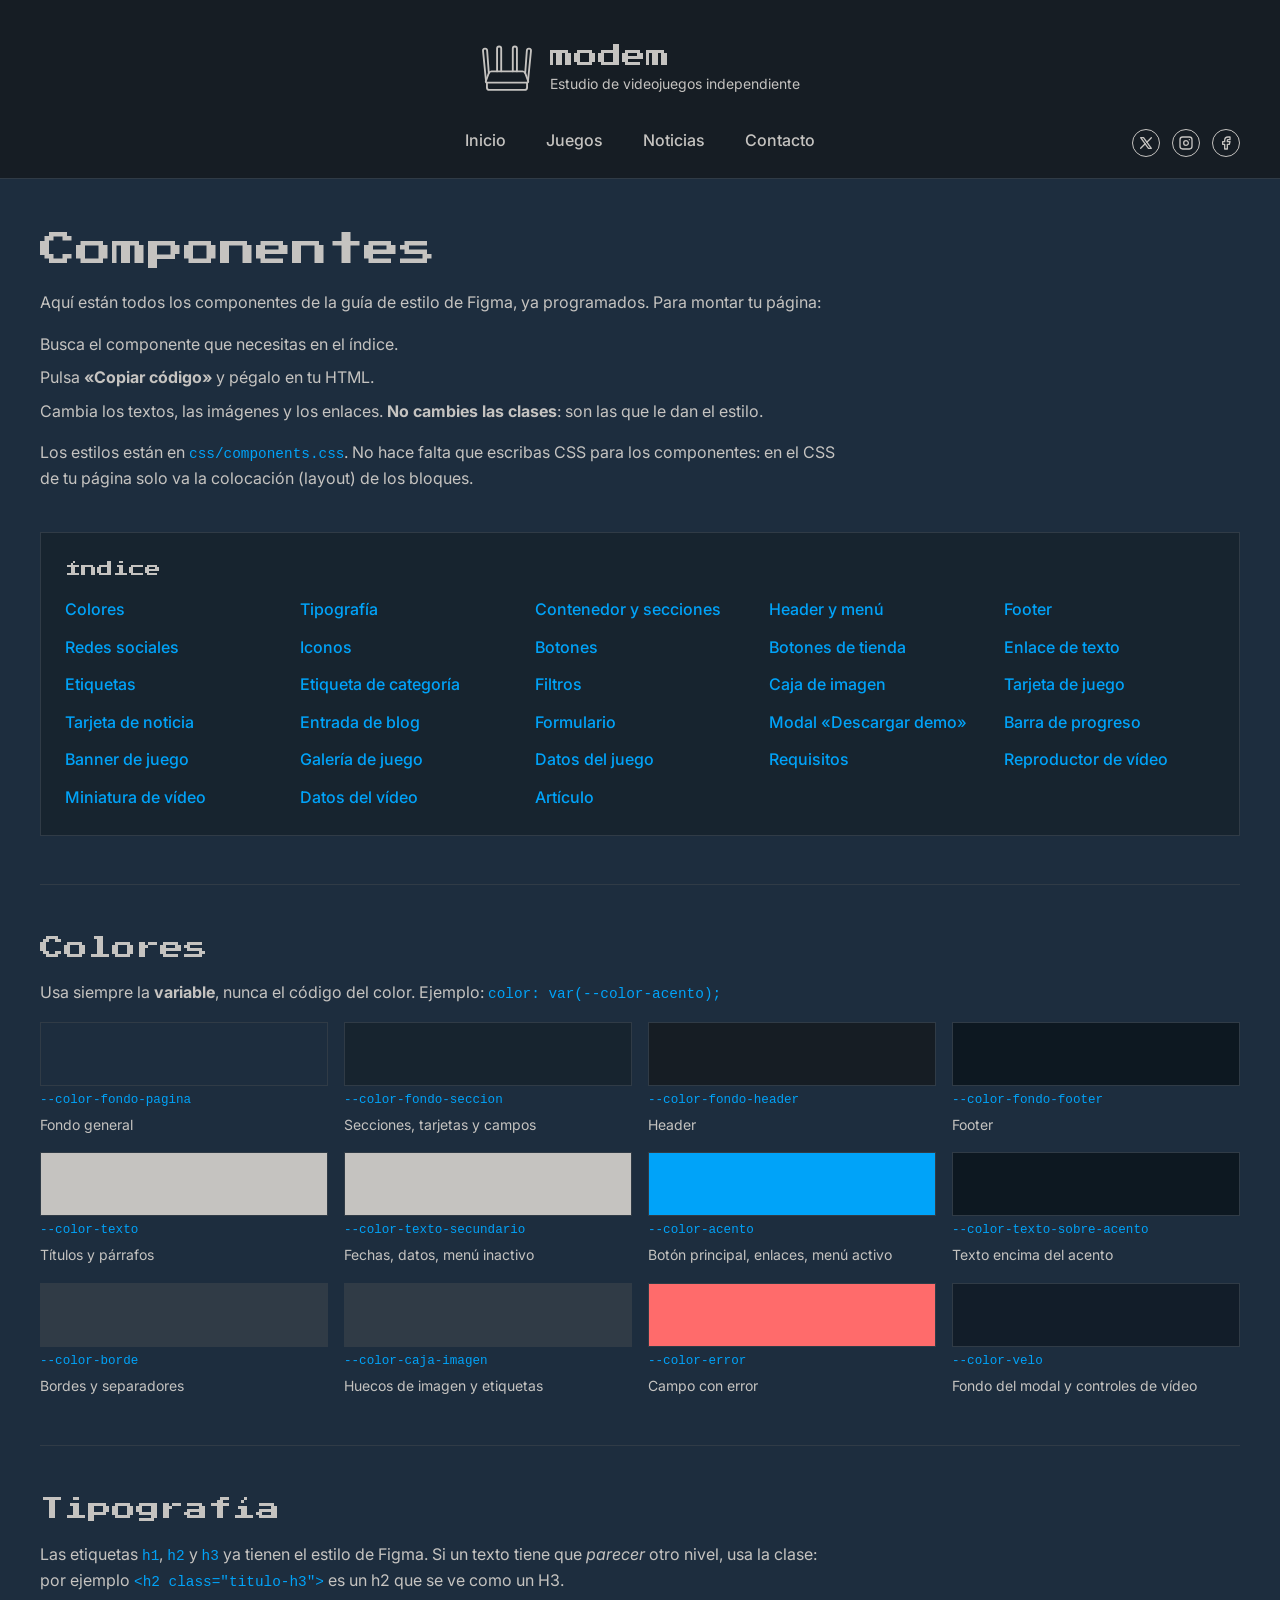
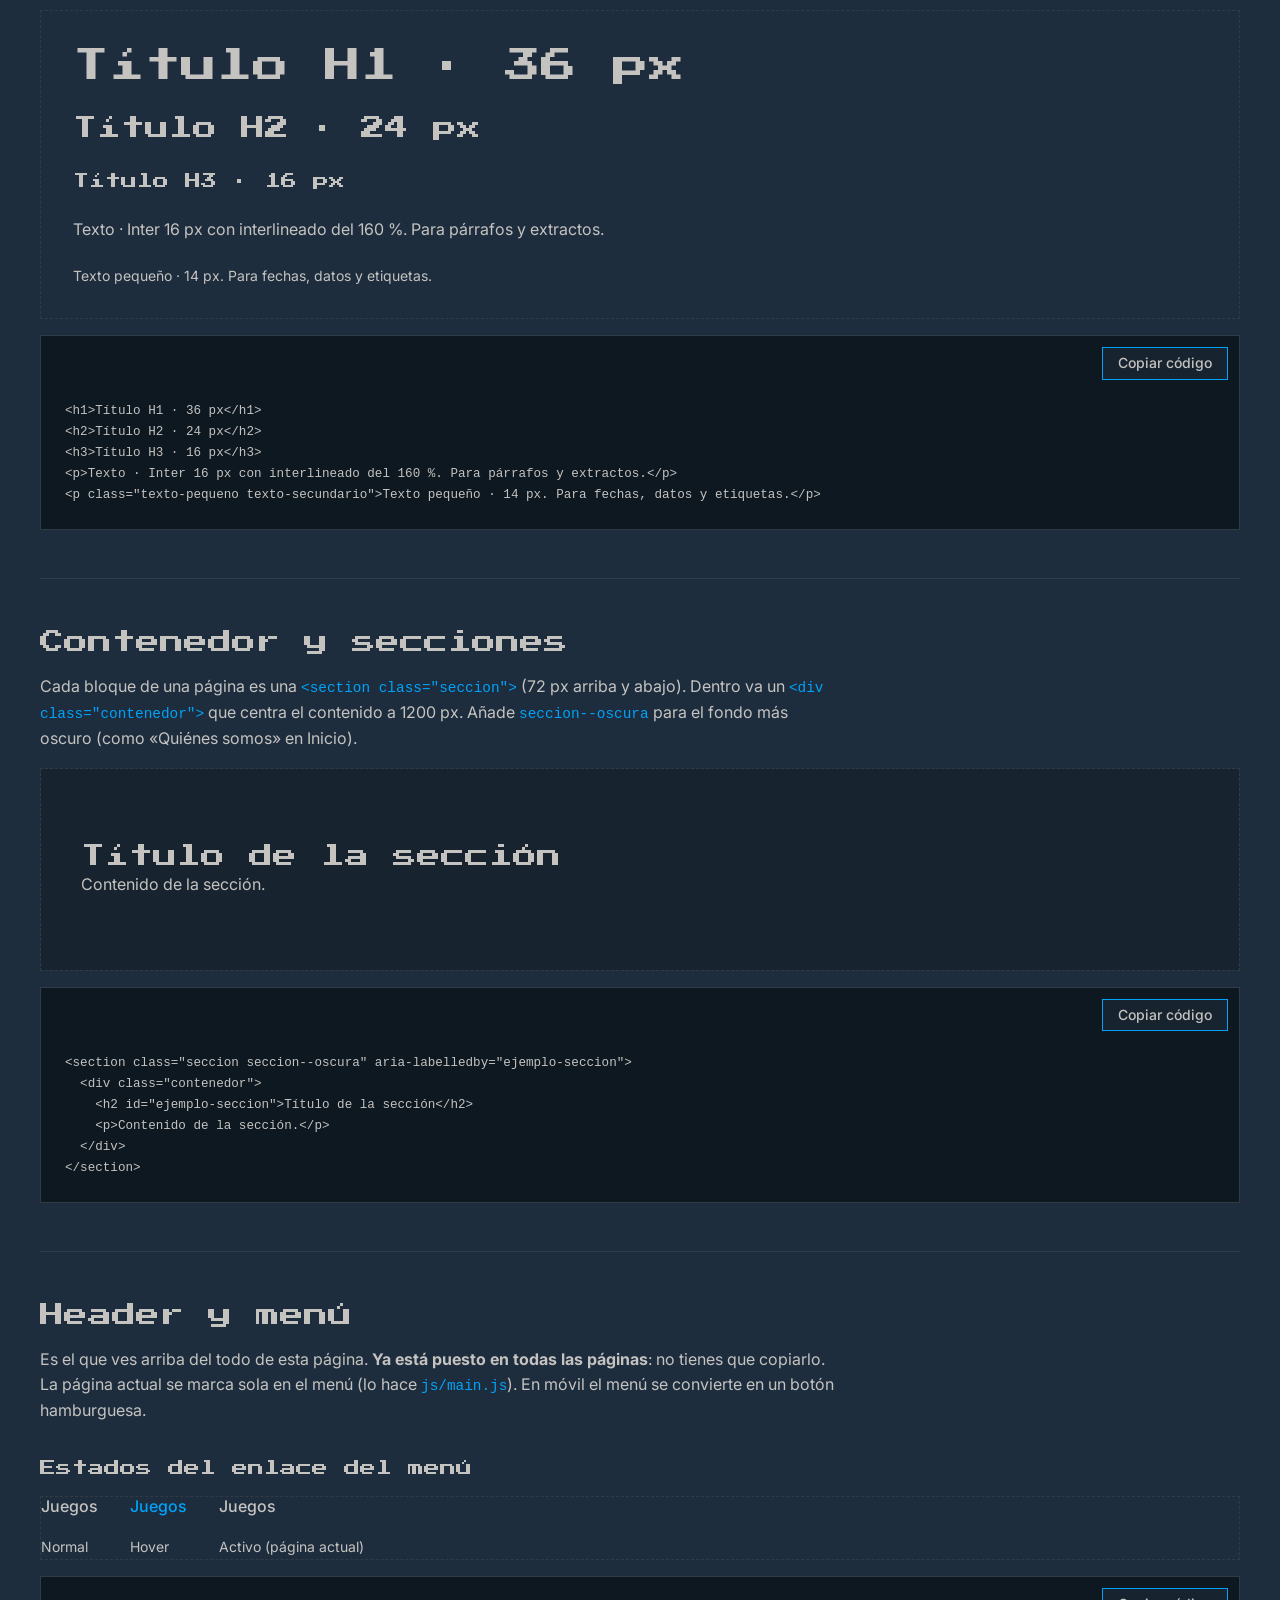
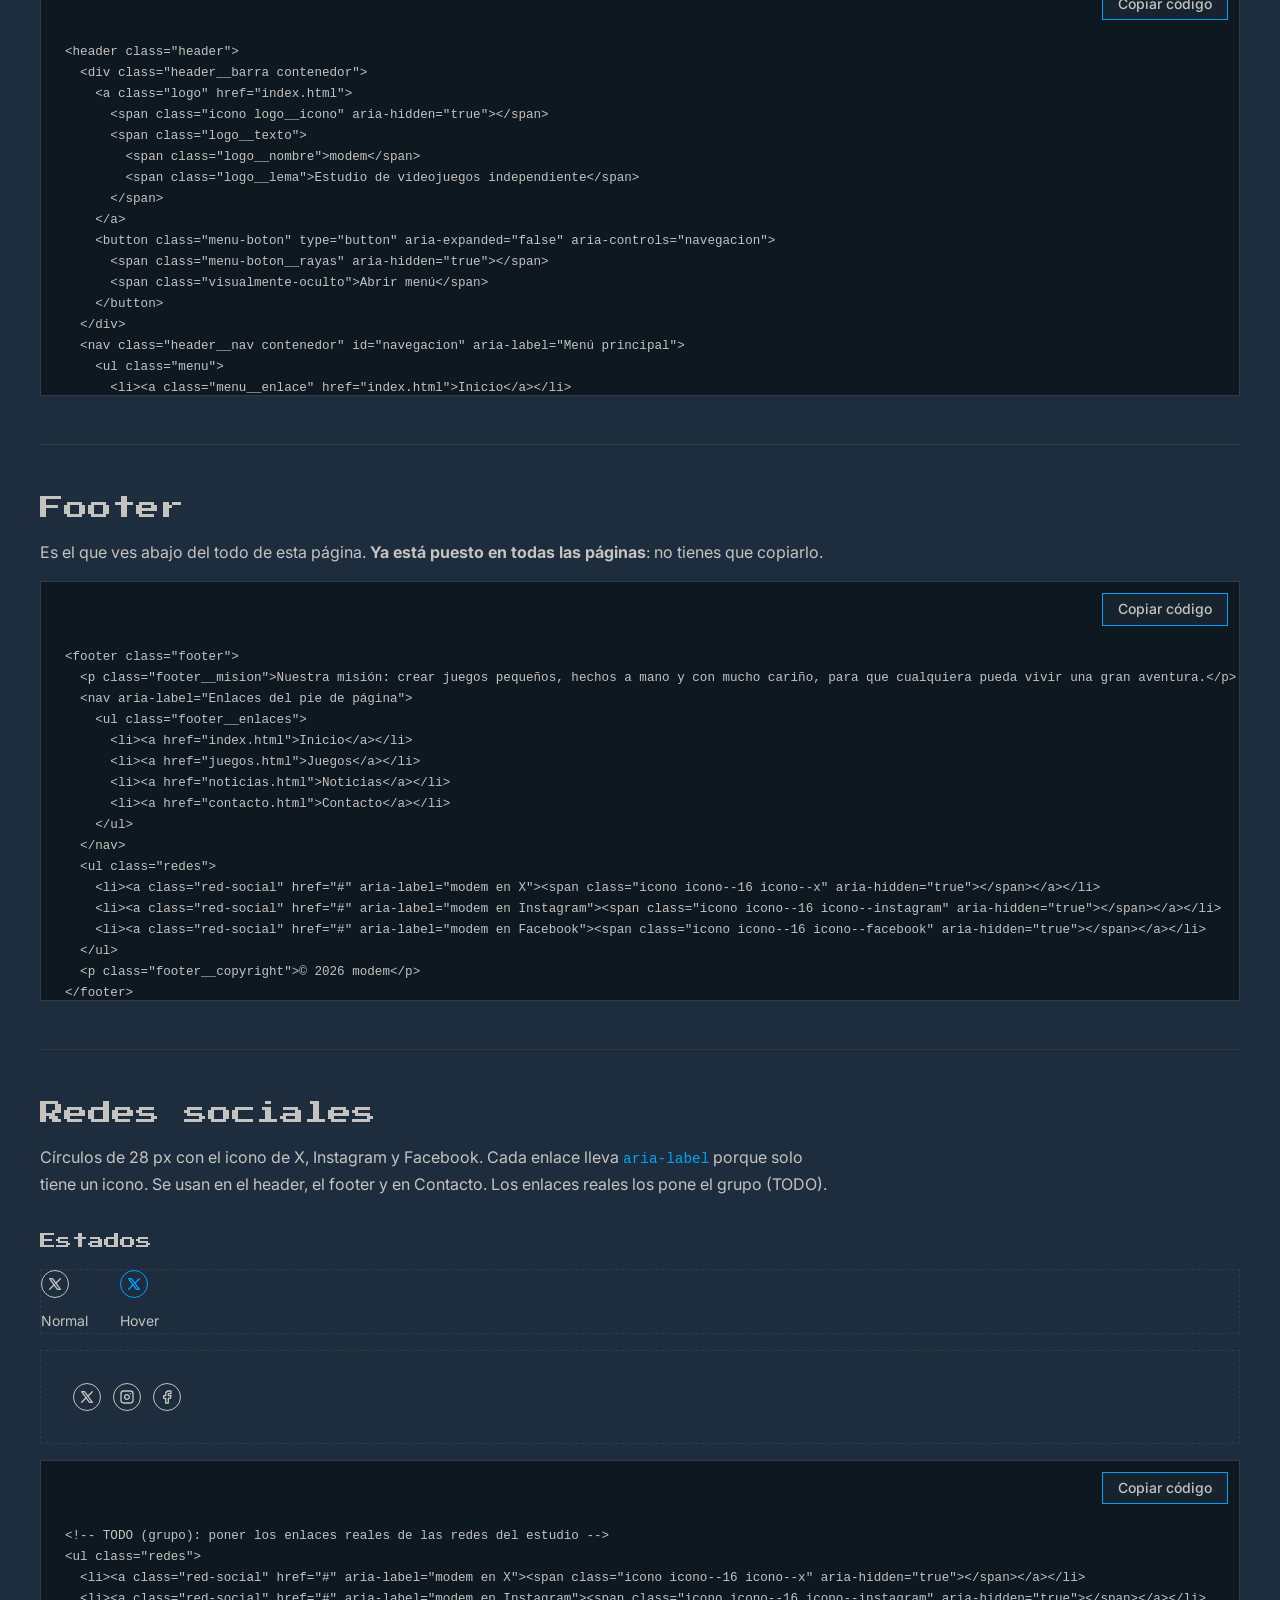
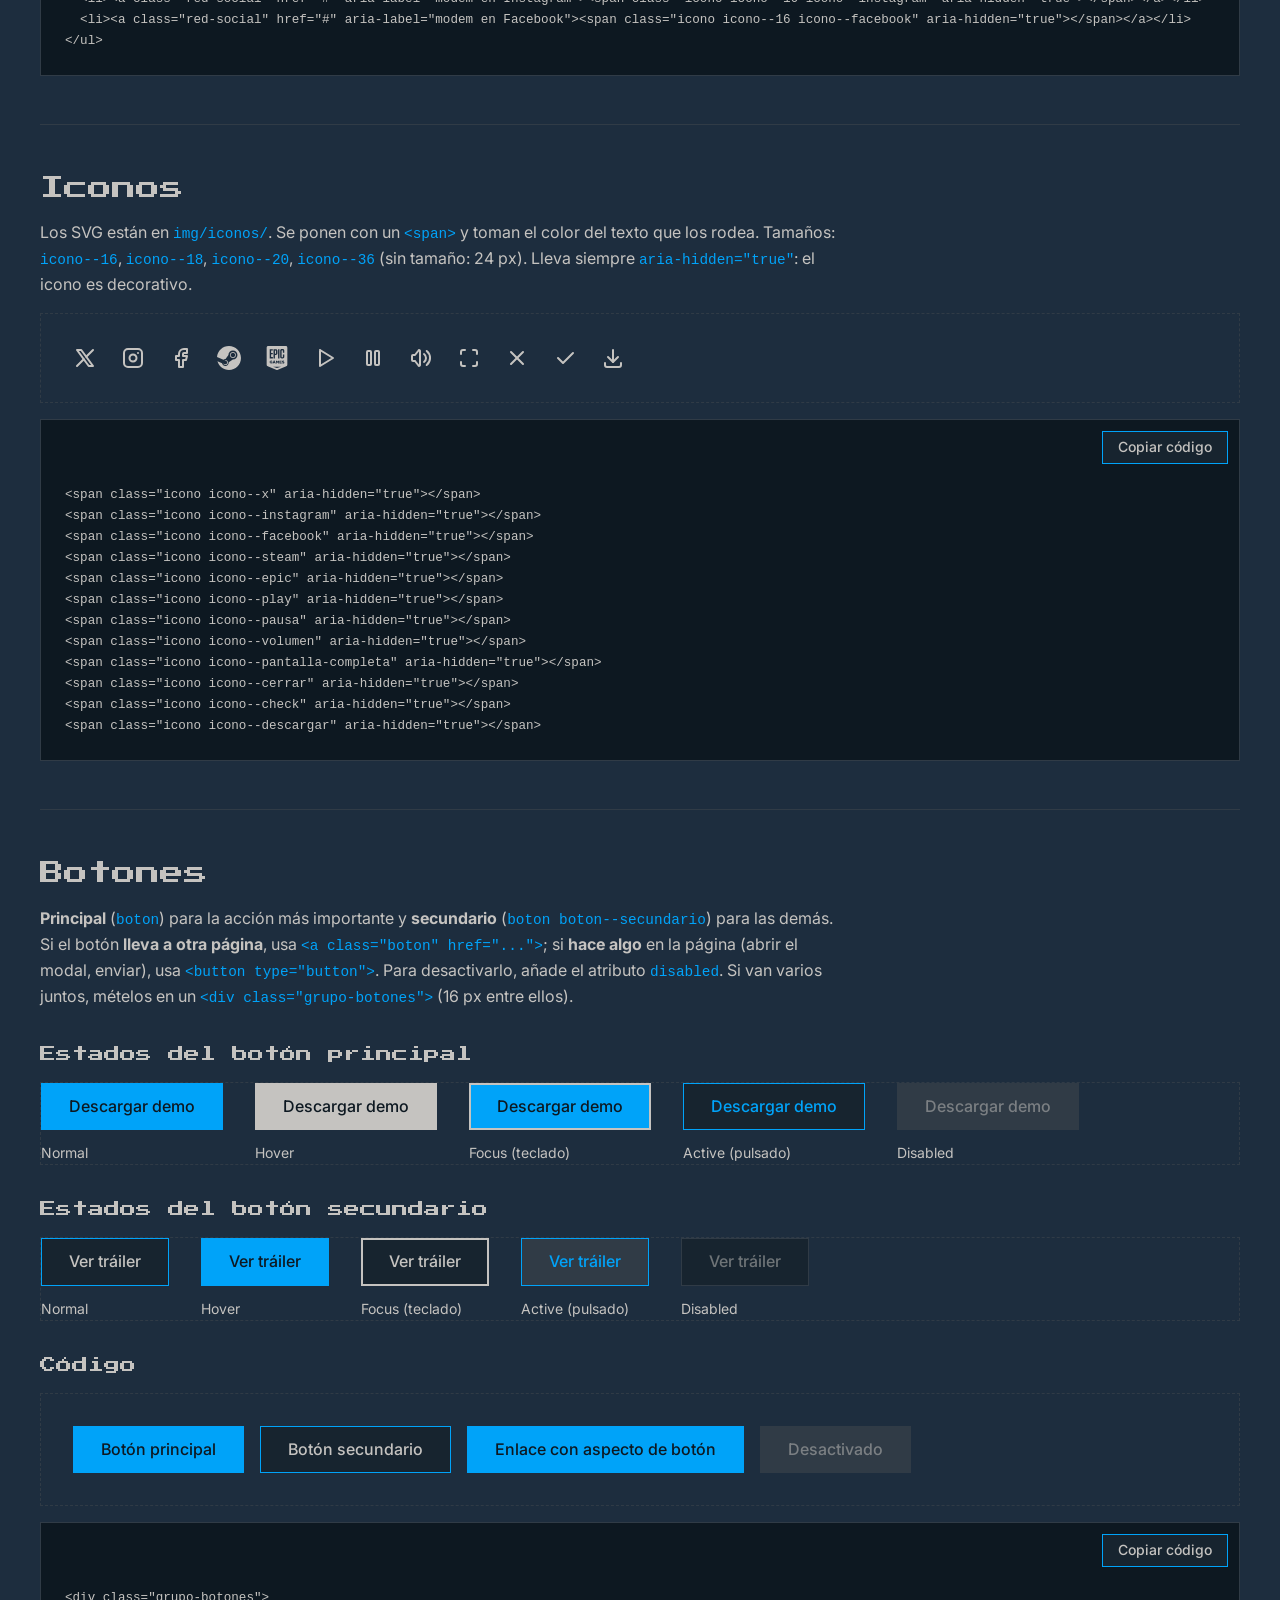
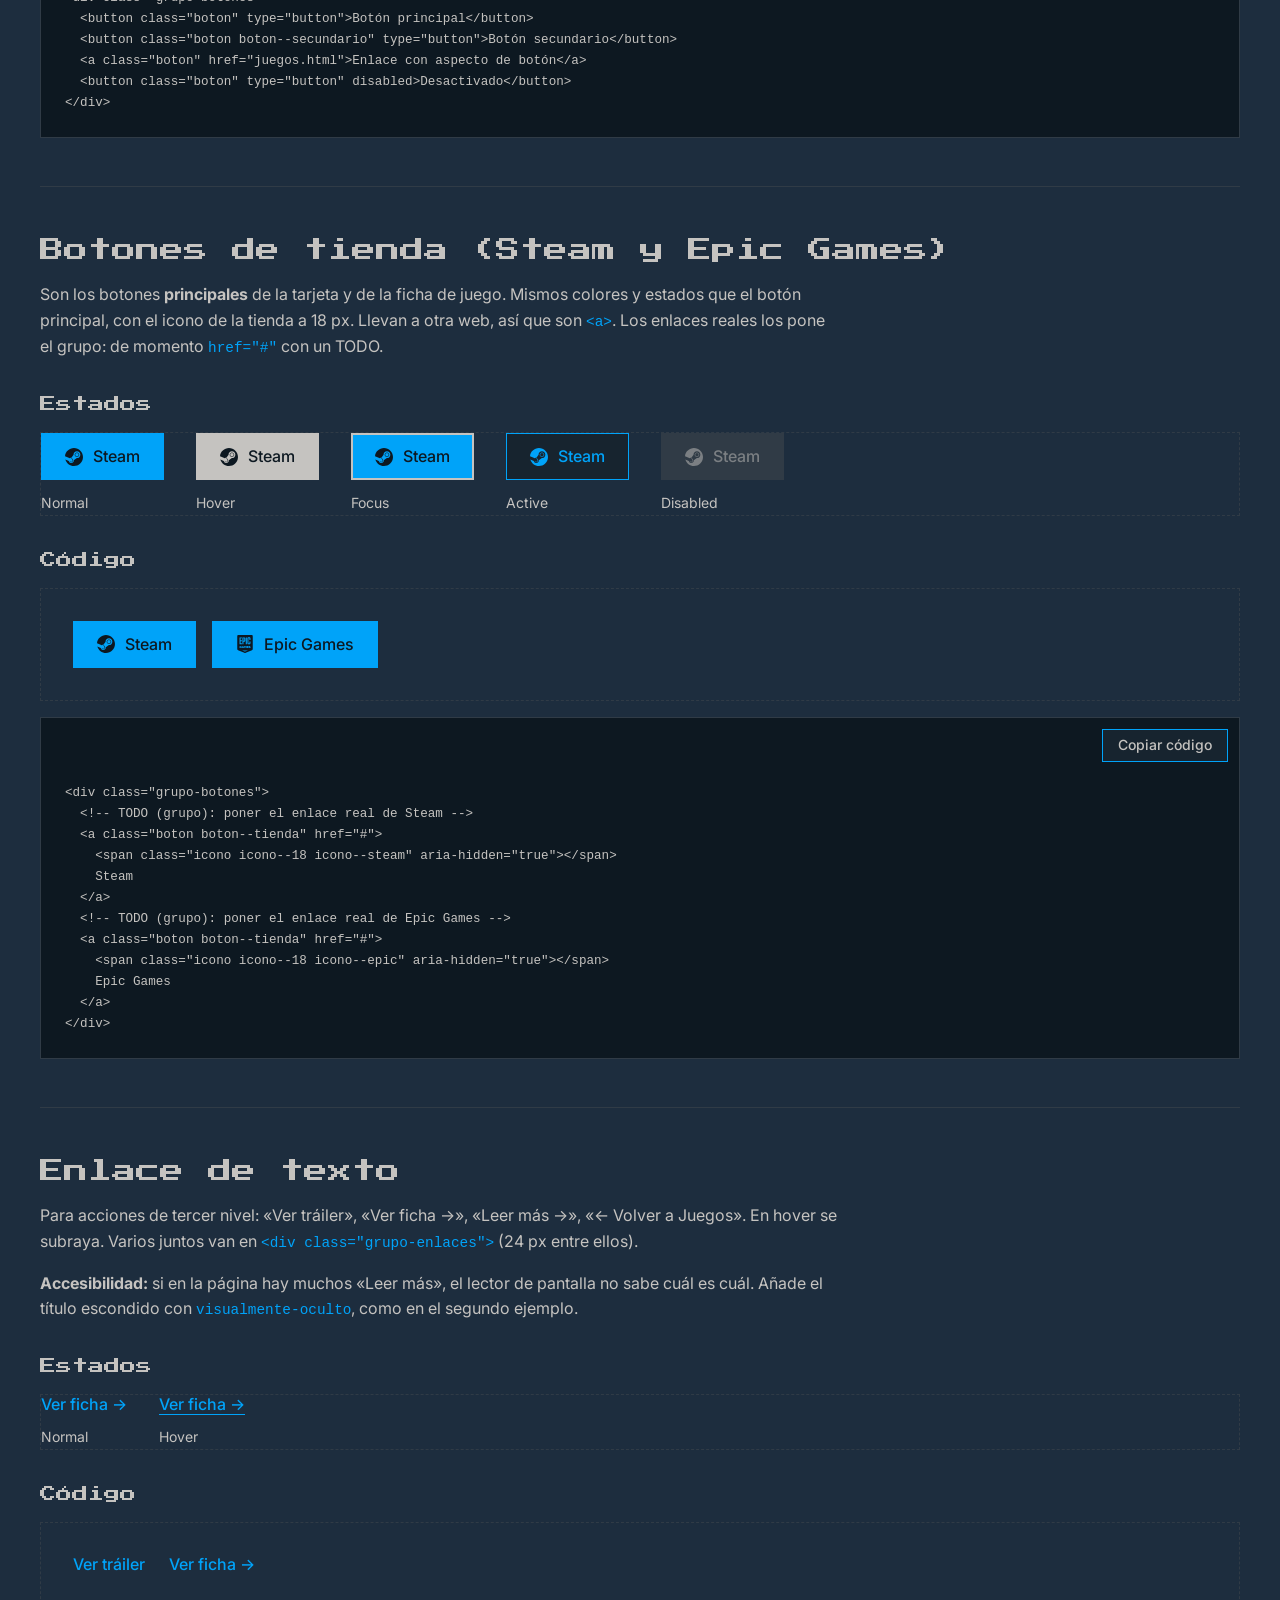
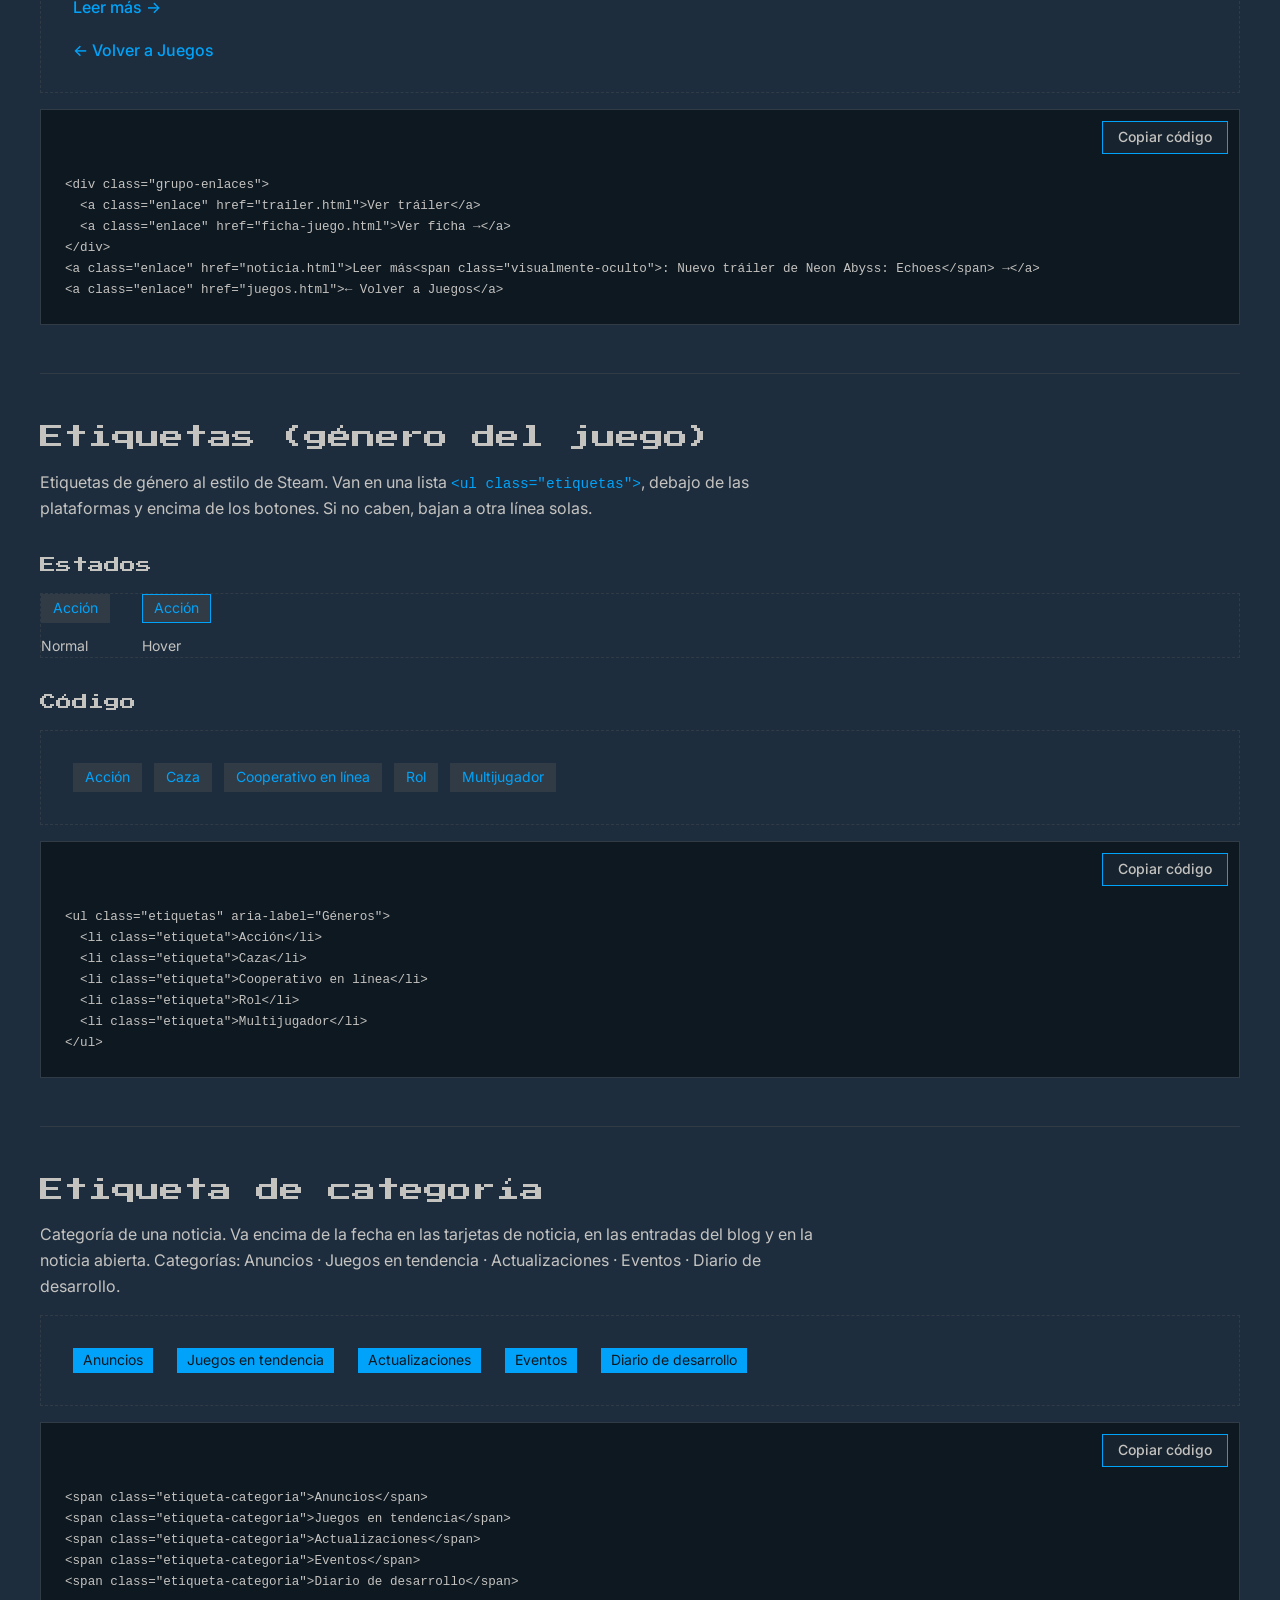
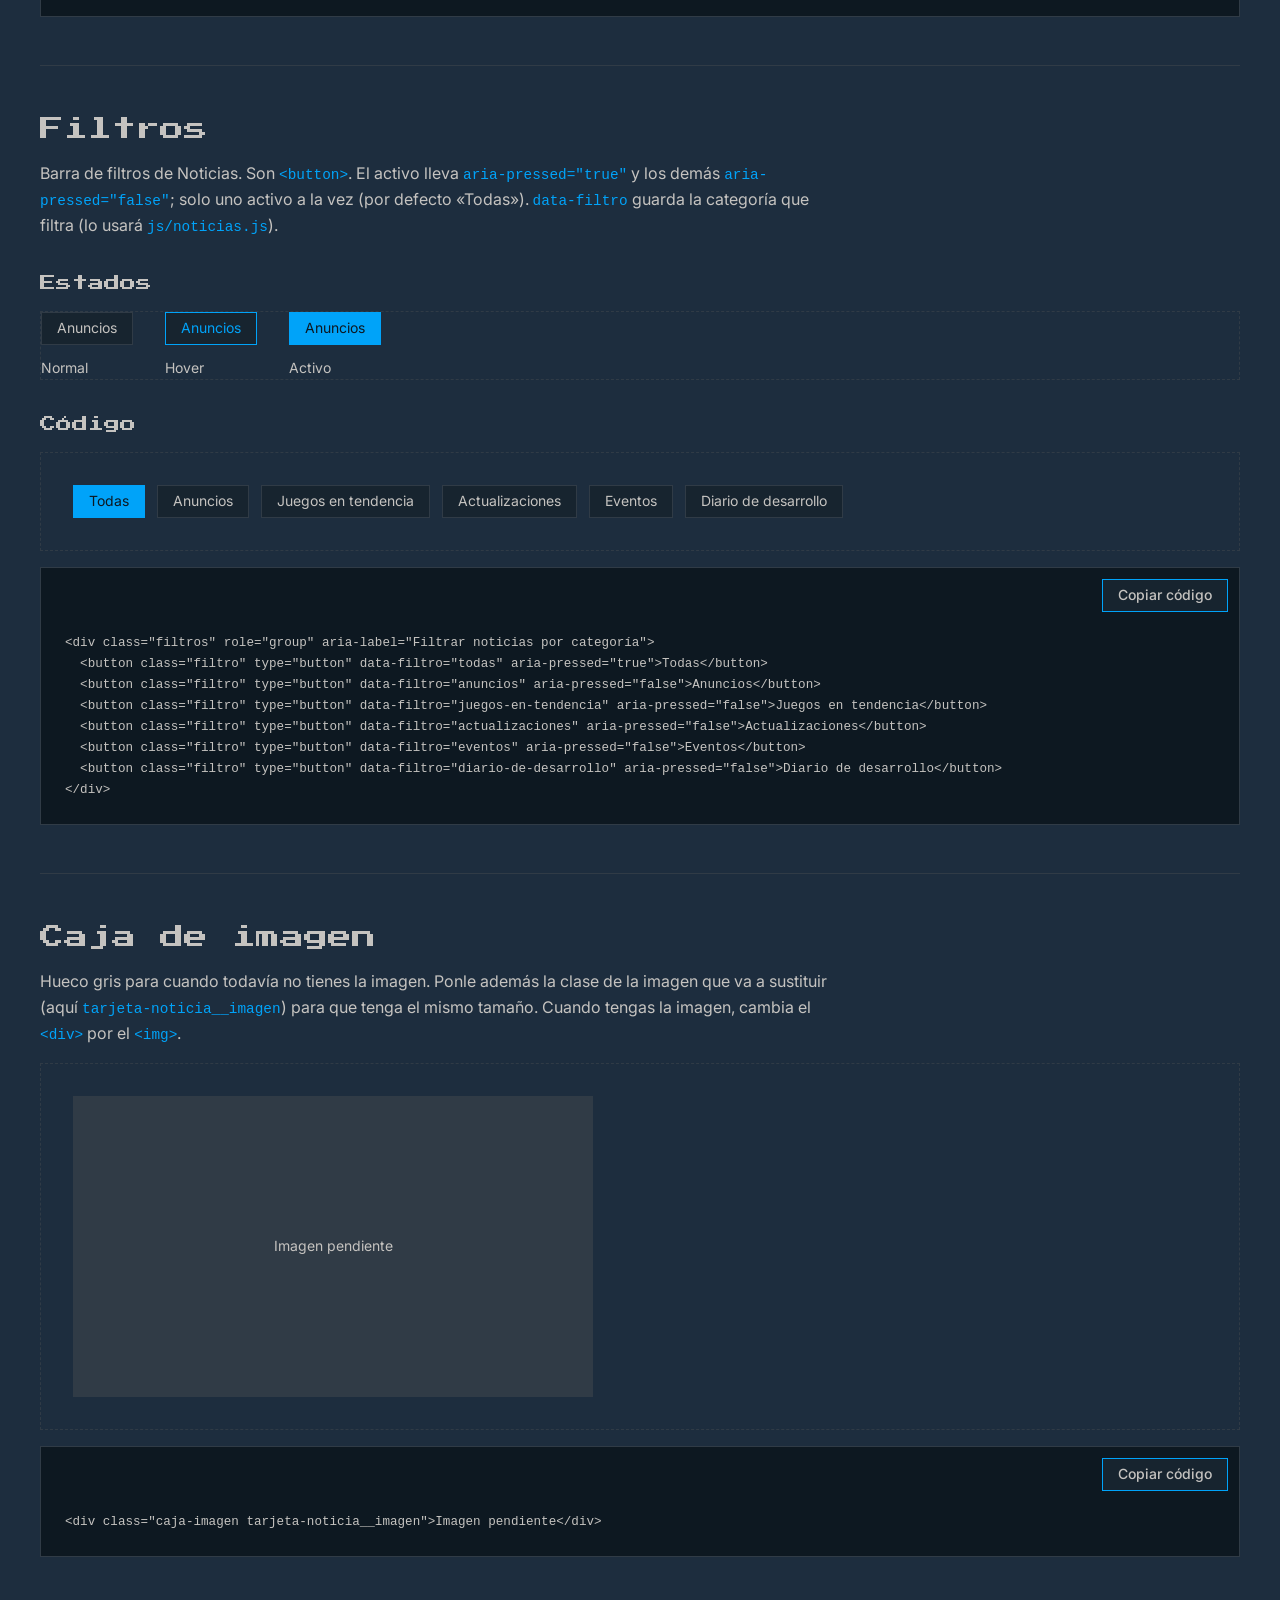
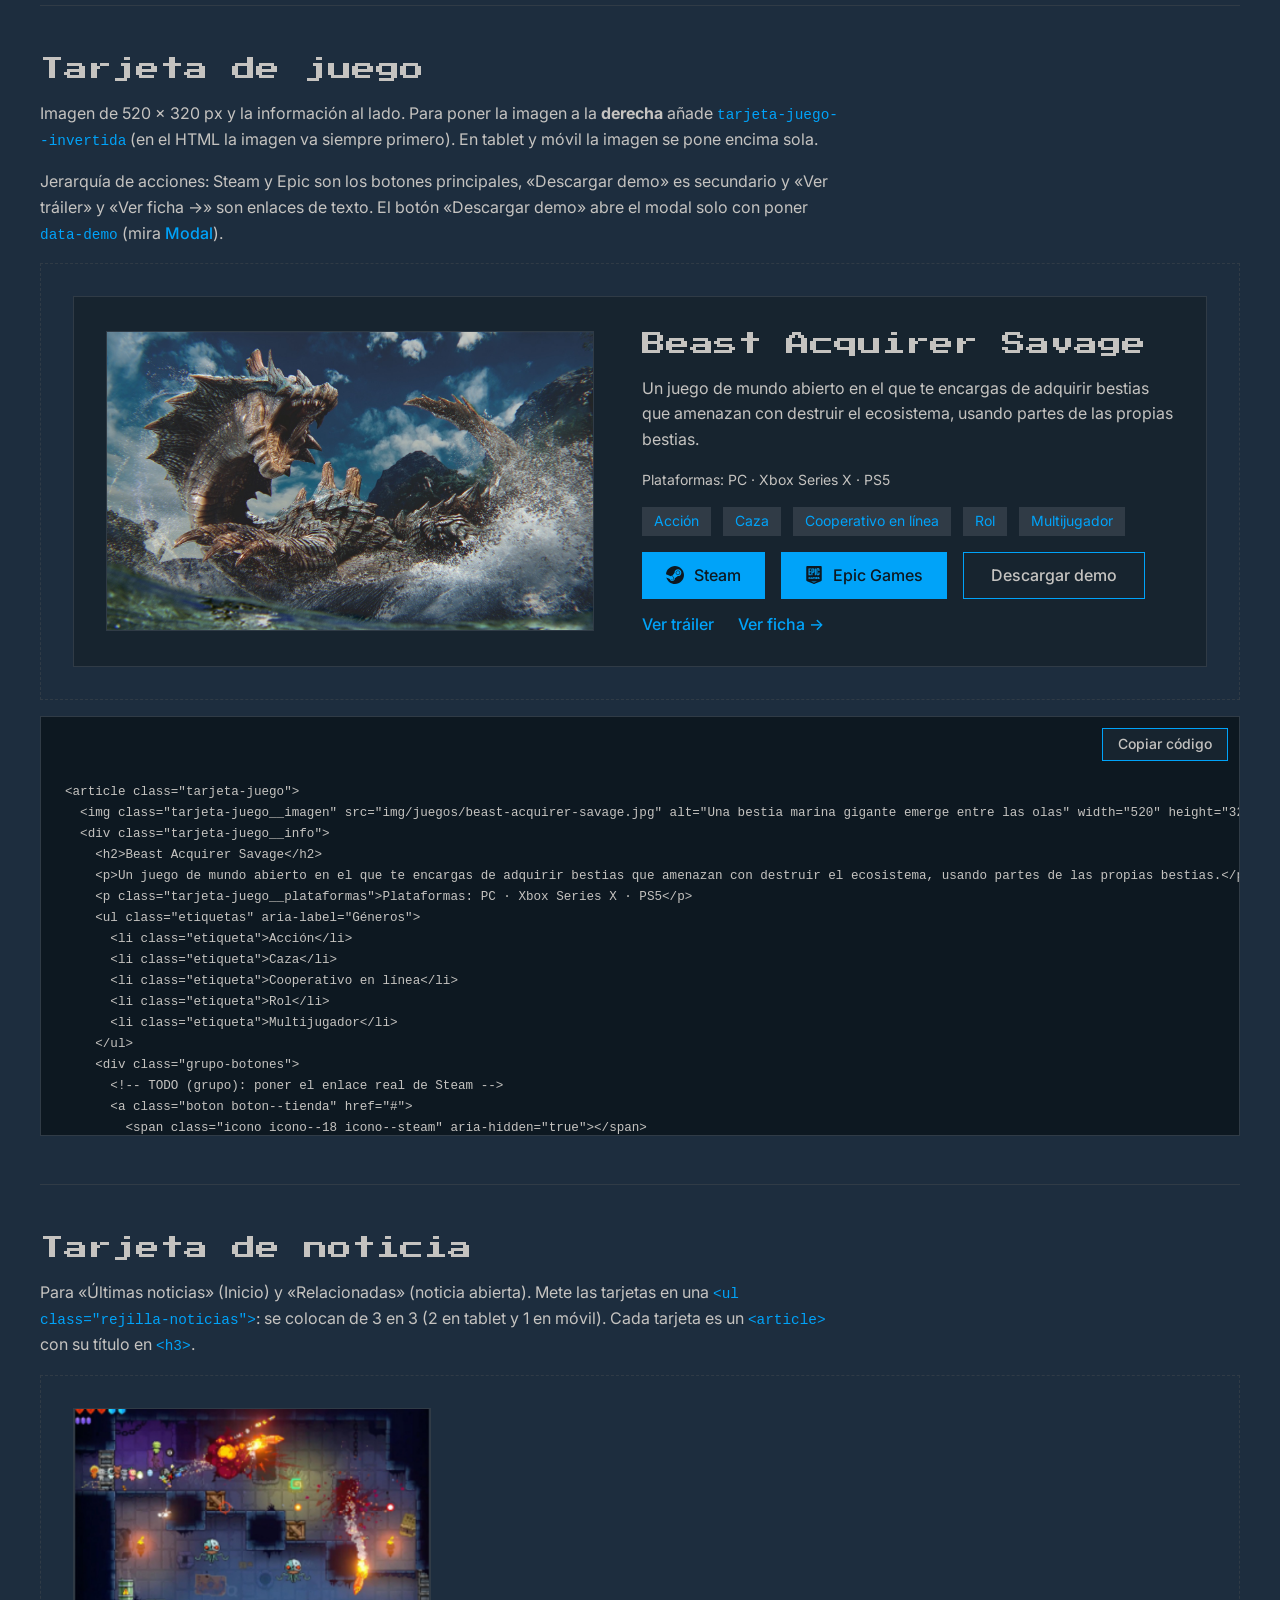
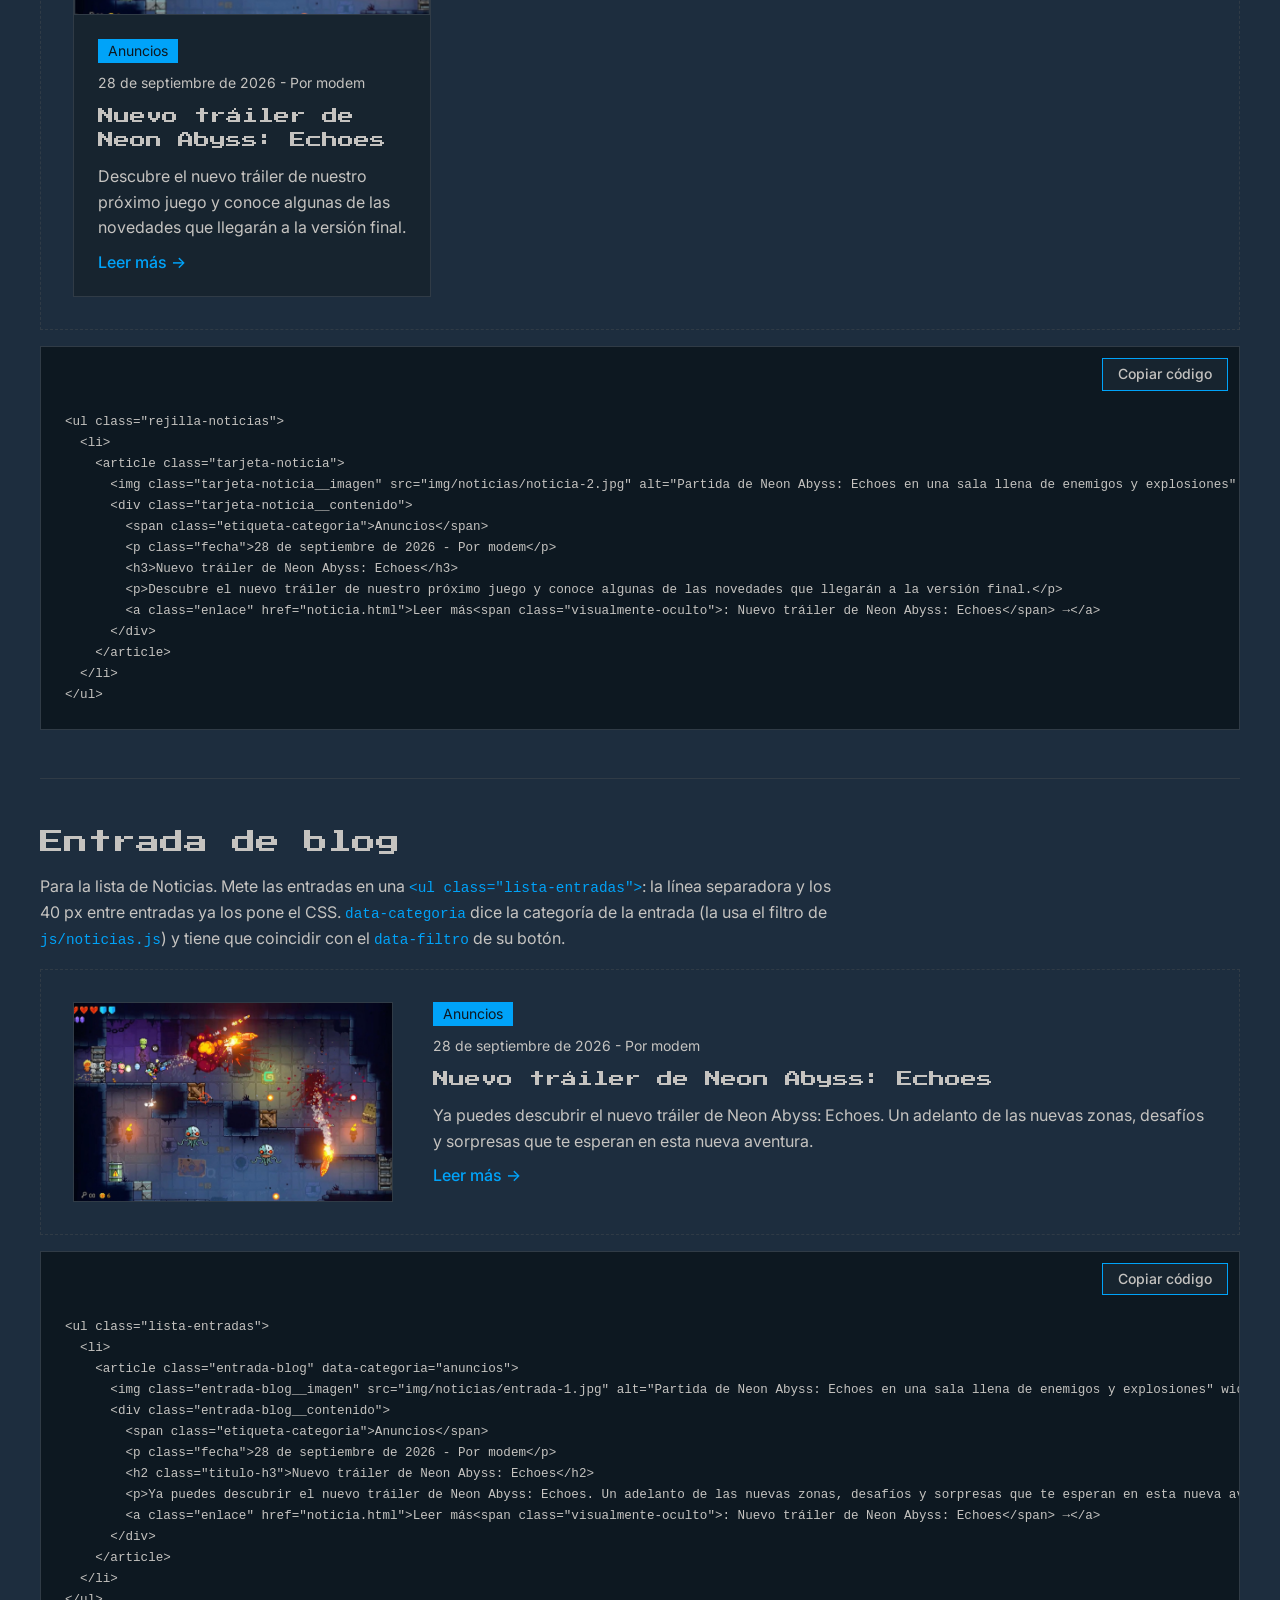
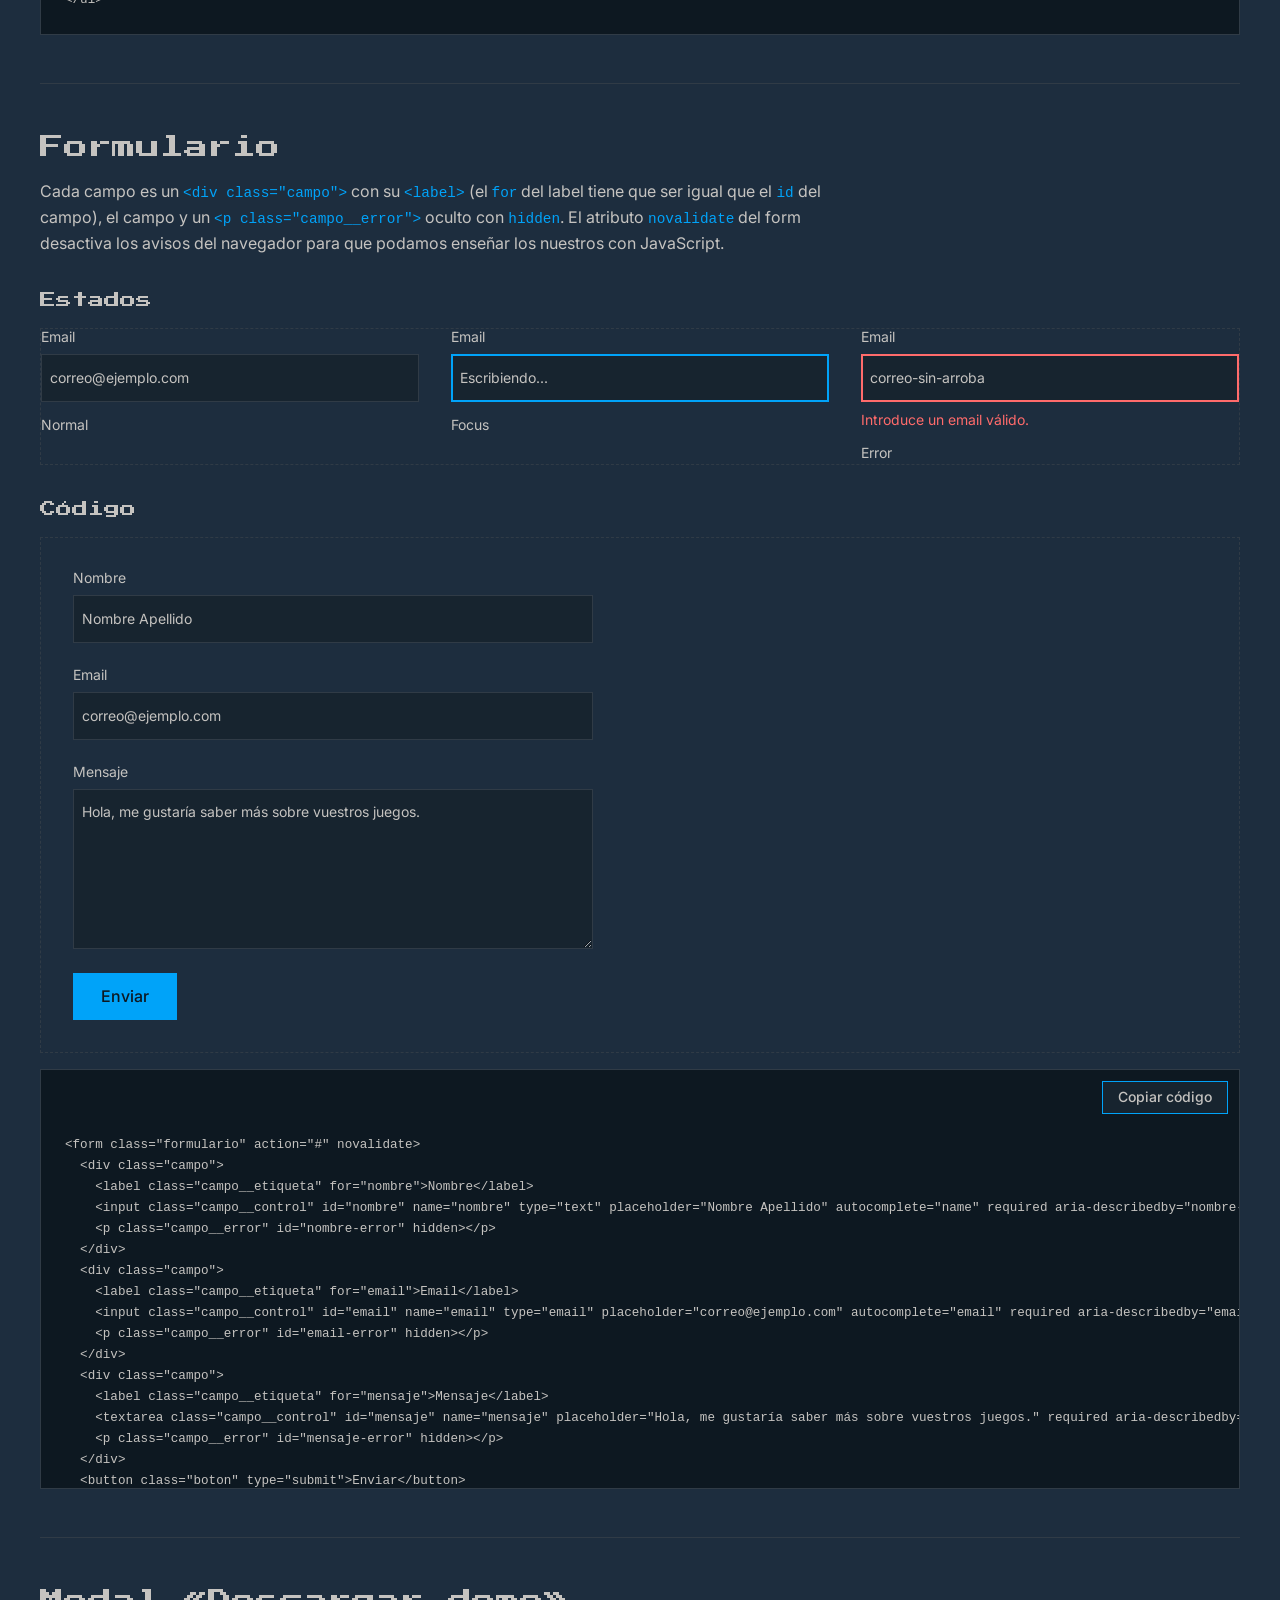
==== componentes.html @ 81826b0a "Etiquetas: «Cooperativos en línea» → «Cooperativo en línea» (nombre de la etiqueta en Steam)" ====
<!DOCTYPE html>
<html lang="es">
<head>
  <meta charset="UTF-8">
  <meta name="viewport" content="width=device-width, initial-scale=1.0">
  <title>Componentes · modem</title>
  <meta name="description" content="Catálogo de componentes de la web de modem: ejemplo visual y código HTML para copiar.">
  <link rel="icon" href="img/logo/modem-icono-negro.svg" type="image/svg+xml">

  <!-- Fuentes de Google: Press Start 2P (títulos) e Inter (texto) -->
  <link rel="preconnect" href="https://fonts.googleapis.com">
  <link rel="preconnect" href="https://fonts.gstatic.com" crossorigin>
  <link rel="stylesheet" href="https://fonts.googleapis.com/css2?family=Inter:wght@400;500&family=Press+Start+2P&display=swap">

  <!-- Estilos: primero la base, luego los componentes y al final los de esta página -->
  <link rel="stylesheet" href="css/base.css">
  <link rel="stylesheet" href="css/components.css">
  <link rel="stylesheet" href="css/componentes-catalogo.css">

  <!-- JavaScript ("defer" = se ejecuta cuando el HTML ya está cargado) -->
  <script src="js/main.js" defer></script>
  <script src="js/modal-demo.js" defer></script>
  <script src="js/catalogo.js" defer></script>
</head>
<body>
  <!-- Enlace para saltar el menú con el teclado (solo se ve al pulsar Tab) -->
  <a class="saltar-contenido" href="#contenido">Saltar al contenido</a>

  <!-- ============================== HEADER ==============================
       Igual en todas las páginas: NO lo cambies.
       La página actual se marca sola en el menú (lo hace js/main.js). -->
  <header class="header">
    <div class="header__barra contenedor">
      <a class="logo" href="index.html">
        <span class="icono logo__icono" aria-hidden="true"></span>
        <span class="logo__texto">
          <span class="logo__nombre">modem</span>
          <span class="logo__lema">Estudio de videojuegos independiente</span>
        </span>
      </a>

      <!-- Botón hamburguesa: solo se ve en móvil -->
      <button class="menu-boton" type="button" aria-expanded="false" aria-controls="navegacion">
        <span class="menu-boton__rayas" aria-hidden="true"></span>
        <span class="visualmente-oculto">Abrir menú</span>
      </button>
    </div>

    <nav class="header__nav contenedor" id="navegacion" aria-label="Menú principal">
      <ul class="menu">
        <li><a class="menu__enlace" href="index.html">Inicio</a></li>
        <li><a class="menu__enlace" href="juegos.html">Juegos</a></li>
        <li><a class="menu__enlace" href="noticias.html">Noticias</a></li>
        <li><a class="menu__enlace" href="contacto.html">Contacto</a></li>
      </ul>

      <!-- TODO (grupo): poner los enlaces reales de las redes del estudio -->
      <ul class="redes header__redes">
        <li><a class="red-social" href="#" aria-label="modem en X"><span class="icono icono--16 icono--x" aria-hidden="true"></span></a></li>
        <li><a class="red-social" href="#" aria-label="modem en Instagram"><span class="icono icono--16 icono--instagram" aria-hidden="true"></span></a></li>
        <li><a class="red-social" href="#" aria-label="modem en Facebook"><span class="icono icono--16 icono--facebook" aria-hidden="true"></span></a></li>
      </ul>
    </nav>
  </header>

  <!-- ============================== CONTENIDO ==============================
       CATÁLOGO DE COMPONENTES
       Cada componente tiene:
         - un ejemplo visual (dentro de <div class="catalogo__ejemplo">),
         - su código HTML, que js/catalogo.js copia AUTOMÁTICAMENTE del
           ejemplo. Así el código siempre coincide con lo que se ve.
       Si añades un componente nuevo, copia la estructura de una sección. -->
  <main id="contenido" class="catalogo">
    <div class="contenedor">

      <header class="catalogo__intro">
        <h1>Componentes</h1>
        <p>Aquí están todos los componentes de la guía de estilo de Figma, ya programados. Para montar tu página:</p>
        <ol class="catalogo__pasos">
          <li>Busca el componente que necesitas en el índice.</li>
          <li>Pulsa <strong>«Copiar código»</strong> y pégalo en tu HTML.</li>
          <li>Cambia los textos, las imágenes y los enlaces. <strong>No cambies las clases</strong>: son las que le dan el estilo.</li>
        </ol>
        <p>Los estilos están en <code>css/components.css</code>. No hace falta que escribas CSS para los componentes: en el CSS de tu página solo va la colocación (layout) de los bloques.</p>
      </header>

      <nav class="catalogo__indice" aria-label="Índice de componentes">
        <h2 class="titulo-h3">Índice</h2>
        <ul>
          <li><a class="enlace" href="#colores">Colores</a></li>
          <li><a class="enlace" href="#tipografia">Tipografía</a></li>
          <li><a class="enlace" href="#maquetacion">Contenedor y secciones</a></li>
          <li><a class="enlace" href="#header">Header y menú</a></li>
          <li><a class="enlace" href="#footer">Footer</a></li>
          <li><a class="enlace" href="#redes">Redes sociales</a></li>
          <li><a class="enlace" href="#iconos">Iconos</a></li>
          <li><a class="enlace" href="#botones">Botones</a></li>
          <li><a class="enlace" href="#botones-tienda">Botones de tienda</a></li>
          <li><a class="enlace" href="#enlaces">Enlace de texto</a></li>
          <li><a class="enlace" href="#etiquetas">Etiquetas</a></li>
          <li><a class="enlace" href="#etiqueta-categoria">Etiqueta de categoría</a></li>
          <li><a class="enlace" href="#filtros">Filtros</a></li>
          <li><a class="enlace" href="#caja-imagen">Caja de imagen</a></li>
          <li><a class="enlace" href="#tarjeta-juego">Tarjeta de juego</a></li>
          <li><a class="enlace" href="#tarjeta-noticia">Tarjeta de noticia</a></li>
          <li><a class="enlace" href="#entrada-blog">Entrada de blog</a></li>
          <li><a class="enlace" href="#formulario">Formulario</a></li>
          <li><a class="enlace" href="#modal">Modal «Descargar demo»</a></li>
          <li><a class="enlace" href="#barra-progreso">Barra de progreso</a></li>
          <li><a class="enlace" href="#banner-juego">Banner de juego</a></li>
          <li><a class="enlace" href="#galeria">Galería de juego</a></li>
          <li><a class="enlace" href="#datos-juego">Datos del juego</a></li>
          <li><a class="enlace" href="#requisitos">Requisitos</a></li>
          <li><a class="enlace" href="#reproductor">Reproductor de vídeo</a></li>
          <li><a class="enlace" href="#miniatura-video">Miniatura de vídeo</a></li>
          <li><a class="enlace" href="#datos-video">Datos del vídeo</a></li>
          <li><a class="enlace" href="#articulo">Artículo</a></li>
        </ul>
      </nav>


      <!-- ============================== COLORES ============================== -->
      <section class="catalogo__componente" id="colores" aria-labelledby="titulo-colores">
        <h2 id="titulo-colores">Colores</h2>
        <p>Usa siempre la <strong>variable</strong>, nunca el código del color. Ejemplo: <code>color: var(--color-acento);</code></p>
        <ul class="catalogo__colores">
          <li><span class="catalogo__color catalogo__color--fondo-pagina"></span><code>--color-fondo-pagina</code> Fondo general</li>
          <li><span class="catalogo__color catalogo__color--fondo-seccion"></span><code>--color-fondo-seccion</code> Secciones, tarjetas y campos</li>
          <li><span class="catalogo__color catalogo__color--fondo-header"></span><code>--color-fondo-header</code> Header</li>
          <li><span class="catalogo__color catalogo__color--fondo-footer"></span><code>--color-fondo-footer</code> Footer</li>
          <li><span class="catalogo__color catalogo__color--texto"></span><code>--color-texto</code> Títulos y párrafos</li>
          <li><span class="catalogo__color catalogo__color--texto-secundario"></span><code>--color-texto-secundario</code> Fechas, datos, menú inactivo</li>
          <li><span class="catalogo__color catalogo__color--acento"></span><code>--color-acento</code> Botón principal, enlaces, menú activo</li>
          <li><span class="catalogo__color catalogo__color--texto-sobre-acento"></span><code>--color-texto-sobre-acento</code> Texto encima del acento</li>
          <li><span class="catalogo__color catalogo__color--borde"></span><code>--color-borde</code> Bordes y separadores</li>
          <li><span class="catalogo__color catalogo__color--caja-imagen"></span><code>--color-caja-imagen</code> Huecos de imagen y etiquetas</li>
          <li><span class="catalogo__color catalogo__color--error"></span><code>--color-error</code> Campo con error</li>
          <li><span class="catalogo__color catalogo__color--velo"></span><code>--color-velo</code> Fondo del modal y controles de vídeo</li>
        </ul>
      </section>


      <!-- ============================== TIPOGRAFÍA ============================== -->
      <section class="catalogo__componente" id="tipografia" aria-labelledby="titulo-tipografia">
        <h2 id="titulo-tipografia">Tipografía</h2>
        <p>Las etiquetas <code>h1</code>, <code>h2</code> y <code>h3</code> ya tienen el estilo de Figma. Si un texto tiene que <em>parecer</em> otro nivel, usa la clase: por ejemplo <code>&lt;h2 class="titulo-h3"&gt;</code> es un h2 que se ve como un H3.</p>
        <div class="catalogo__ejemplo">
          <h1>Título H1 · 36 px</h1>
          <h2>Título H2 · 24 px</h2>
          <h3>Título H3 · 16 px</h3>
          <p>Texto · Inter 16 px con interlineado del 160 %. Para párrafos y extractos.</p>
          <p class="texto-pequeno texto-secundario">Texto pequeño · 14 px. Para fechas, datos y etiquetas.</p>
        </div>
        <div class="catalogo__codigo"><pre><code></code></pre></div>
      </section>


      <!-- ============================== CONTENEDOR Y SECCIONES ============================== -->
      <section class="catalogo__componente" id="maquetacion" aria-labelledby="titulo-maquetacion">
        <h2 id="titulo-maquetacion">Contenedor y secciones</h2>
        <p>Cada bloque de una página es una <code>&lt;section class="seccion"&gt;</code> (72 px arriba y abajo). Dentro va un <code>&lt;div class="contenedor"&gt;</code> que centra el contenido a 1200 px. Añade <code>seccion--oscura</code> para el fondo más oscuro (como «Quiénes somos» en Inicio).</p>
        <div class="catalogo__ejemplo catalogo__ejemplo--sin-relleno">
          <section class="seccion seccion--oscura" aria-labelledby="ejemplo-seccion">
            <div class="contenedor">
              <h2 id="ejemplo-seccion">Título de la sección</h2>
              <p>Contenido de la sección.</p>
            </div>
          </section>
        </div>
        <div class="catalogo__codigo"><pre><code></code></pre></div>
      </section>


      <!-- ============================== HEADER ============================== -->
      <section class="catalogo__componente" id="header" aria-labelledby="titulo-header">
        <h2 id="titulo-header">Header y menú</h2>
        <p>Es el que ves arriba del todo de esta página. <strong>Ya está puesto en todas las páginas</strong>: no tienes que copiarlo. La página actual se marca sola en el menú (lo hace <code>js/main.js</code>). En móvil el menú se convierte en un botón hamburguesa.</p>
        <h3>Estados del enlace del menú</h3>
        <ul class="catalogo__estados">
          <li><a class="menu__enlace" href="#header">Juegos</a><span>Normal</span></li>
          <li><a class="menu__enlace demo-hover" href="#header">Juegos</a><span>Hover</span></li>
          <li><a class="menu__enlace" href="#header" aria-current="page">Juegos</a><span>Activo (página actual)</span></li>
        </ul>
        <div class="catalogo__ejemplo" data-plantilla="plantilla-header" hidden></div>
        <div class="catalogo__codigo"><pre><code></code></pre></div>
        <template id="plantilla-header">
          <header class="header">
            <div class="header__barra contenedor">
              <a class="logo" href="index.html">
                <span class="icono logo__icono" aria-hidden="true"></span>
                <span class="logo__texto">
                  <span class="logo__nombre">modem</span>
                  <span class="logo__lema">Estudio de videojuegos independiente</span>
                </span>
              </a>
              <button class="menu-boton" type="button" aria-expanded="false" aria-controls="navegacion">
                <span class="menu-boton__rayas" aria-hidden="true"></span>
                <span class="visualmente-oculto">Abrir menú</span>
              </button>
            </div>
            <nav class="header__nav contenedor" id="navegacion" aria-label="Menú principal">
              <ul class="menu">
                <li><a class="menu__enlace" href="index.html">Inicio</a></li>
                <li><a class="menu__enlace" href="juegos.html">Juegos</a></li>
                <li><a class="menu__enlace" href="noticias.html">Noticias</a></li>
                <li><a class="menu__enlace" href="contacto.html">Contacto</a></li>
              </ul>
              <ul class="redes header__redes">
                <li><a class="red-social" href="#" aria-label="modem en X"><span class="icono icono--16 icono--x" aria-hidden="true"></span></a></li>
                <li><a class="red-social" href="#" aria-label="modem en Instagram"><span class="icono icono--16 icono--instagram" aria-hidden="true"></span></a></li>
                <li><a class="red-social" href="#" aria-label="modem en Facebook"><span class="icono icono--16 icono--facebook" aria-hidden="true"></span></a></li>
              </ul>
            </nav>
          </header>
        </template>
      </section>


      <!-- ============================== FOOTER ============================== -->
      <section class="catalogo__componente" id="footer" aria-labelledby="titulo-footer">
        <h2 id="titulo-footer">Footer</h2>
        <p>Es el que ves abajo del todo de esta página. <strong>Ya está puesto en todas las páginas</strong>: no tienes que copiarlo.</p>
        <div class="catalogo__ejemplo" data-plantilla="plantilla-footer" hidden></div>
        <div class="catalogo__codigo"><pre><code></code></pre></div>
        <template id="plantilla-footer">
          <footer class="footer">
            <p class="footer__mision">Nuestra misión: crear juegos pequeños, hechos a mano y con mucho cariño, para que cualquiera pueda vivir una gran aventura.</p>
            <nav aria-label="Enlaces del pie de página">
              <ul class="footer__enlaces">
                <li><a href="index.html">Inicio</a></li>
                <li><a href="juegos.html">Juegos</a></li>
                <li><a href="noticias.html">Noticias</a></li>
                <li><a href="contacto.html">Contacto</a></li>
              </ul>
            </nav>
            <ul class="redes">
              <li><a class="red-social" href="#" aria-label="modem en X"><span class="icono icono--16 icono--x" aria-hidden="true"></span></a></li>
              <li><a class="red-social" href="#" aria-label="modem en Instagram"><span class="icono icono--16 icono--instagram" aria-hidden="true"></span></a></li>
              <li><a class="red-social" href="#" aria-label="modem en Facebook"><span class="icono icono--16 icono--facebook" aria-hidden="true"></span></a></li>
            </ul>
            <p class="footer__copyright">© 2026 modem</p>
          </footer>
        </template>
      </section>


      <!-- ============================== REDES SOCIALES ============================== -->
      <section class="catalogo__componente" id="redes" aria-labelledby="titulo-redes">
        <h2 id="titulo-redes">Redes sociales</h2>
        <p>Círculos de 28 px con el icono de X, Instagram y Facebook. Cada enlace lleva <code>aria-label</code> porque solo tiene un icono. Se usan en el header, el footer y en Contacto. Los enlaces reales los pone el grupo (TODO).</p>
        <h3>Estados</h3>
        <ul class="catalogo__estados">
          <li><a class="red-social" href="#redes" aria-label="Ejemplo normal"><span class="icono icono--16 icono--x" aria-hidden="true"></span></a><span>Normal</span></li>
          <li><a class="red-social demo-hover" href="#redes" aria-label="Ejemplo hover"><span class="icono icono--16 icono--x" aria-hidden="true"></span></a><span>Hover</span></li>
        </ul>
        <div class="catalogo__ejemplo">
          <!-- TODO (grupo): poner los enlaces reales de las redes del estudio -->
          <ul class="redes">
            <li><a class="red-social" href="#" aria-label="modem en X"><span class="icono icono--16 icono--x" aria-hidden="true"></span></a></li>
            <li><a class="red-social" href="#" aria-label="modem en Instagram"><span class="icono icono--16 icono--instagram" aria-hidden="true"></span></a></li>
            <li><a class="red-social" href="#" aria-label="modem en Facebook"><span class="icono icono--16 icono--facebook" aria-hidden="true"></span></a></li>
          </ul>
        </div>
        <div class="catalogo__codigo"><pre><code></code></pre></div>
      </section>


      <!-- ============================== ICONOS ============================== -->
      <section class="catalogo__componente" id="iconos" aria-labelledby="titulo-iconos">
        <h2 id="titulo-iconos">Iconos</h2>
        <p>Los SVG están en <code>img/iconos/</code>. Se ponen con un <code>&lt;span&gt;</code> y toman el color del texto que los rodea. Tamaños: <code>icono--16</code>, <code>icono--18</code>, <code>icono--20</code>, <code>icono--36</code> (sin tamaño: 24 px). Lleva siempre <code>aria-hidden="true"</code>: el icono es decorativo.</p>
        <div class="catalogo__ejemplo catalogo__ejemplo--fila">
          <span class="icono icono--x" aria-hidden="true"></span>
          <span class="icono icono--instagram" aria-hidden="true"></span>
          <span class="icono icono--facebook" aria-hidden="true"></span>
          <span class="icono icono--steam" aria-hidden="true"></span>
          <span class="icono icono--epic" aria-hidden="true"></span>
          <span class="icono icono--play" aria-hidden="true"></span>
          <span class="icono icono--pausa" aria-hidden="true"></span>
          <span class="icono icono--volumen" aria-hidden="true"></span>
          <span class="icono icono--pantalla-completa" aria-hidden="true"></span>
          <span class="icono icono--cerrar" aria-hidden="true"></span>
          <span class="icono icono--check" aria-hidden="true"></span>
          <span class="icono icono--descargar" aria-hidden="true"></span>
        </div>
        <div class="catalogo__codigo"><pre><code></code></pre></div>
      </section>


      <!-- ============================== BOTONES ============================== -->
      <section class="catalogo__componente" id="botones" aria-labelledby="titulo-botones">
        <h2 id="titulo-botones">Botones</h2>
        <p><strong>Principal</strong> (<code>boton</code>) para la acción más importante y <strong>secundario</strong> (<code>boton boton--secundario</code>) para las demás. Si el botón <strong>lleva a otra página</strong>, usa <code>&lt;a class="boton" href="..."&gt;</code>; si <strong>hace algo</strong> en la página (abrir el modal, enviar), usa <code>&lt;button type="button"&gt;</code>. Para desactivarlo, añade el atributo <code>disabled</code>. Si van varios juntos, mételos en un <code>&lt;div class="grupo-botones"&gt;</code> (16 px entre ellos).</p>

        <h3>Estados del botón principal</h3>
        <ul class="catalogo__estados">
          <li><button class="boton" type="button">Descargar demo</button><span>Normal</span></li>
          <li><button class="boton demo-hover" type="button">Descargar demo</button><span>Hover</span></li>
          <li><button class="boton demo-foco" type="button">Descargar demo</button><span>Focus (teclado)</span></li>
          <li><button class="boton demo-pulsado" type="button">Descargar demo</button><span>Active (pulsado)</span></li>
          <li><button class="boton" type="button" disabled>Descargar demo</button><span>Disabled</span></li>
        </ul>

        <h3>Estados del botón secundario</h3>
        <ul class="catalogo__estados">
          <li><button class="boton boton--secundario" type="button">Ver tráiler</button><span>Normal</span></li>
          <li><button class="boton boton--secundario demo-hover" type="button">Ver tráiler</button><span>Hover</span></li>
          <li><button class="boton boton--secundario demo-foco" type="button">Ver tráiler</button><span>Focus (teclado)</span></li>
          <li><button class="boton boton--secundario demo-pulsado" type="button">Ver tráiler</button><span>Active (pulsado)</span></li>
          <li><button class="boton boton--secundario" type="button" disabled>Ver tráiler</button><span>Disabled</span></li>
        </ul>

        <h3>Código</h3>
        <div class="catalogo__ejemplo">
          <div class="grupo-botones">
            <button class="boton" type="button">Botón principal</button>
            <button class="boton boton--secundario" type="button">Botón secundario</button>
            <a class="boton" href="juegos.html">Enlace con aspecto de botón</a>
            <button class="boton" type="button" disabled>Desactivado</button>
          </div>
        </div>
        <div class="catalogo__codigo"><pre><code></code></pre></div>
      </section>


      <!-- ============================== BOTONES DE TIENDA ============================== -->
      <section class="catalogo__componente" id="botones-tienda" aria-labelledby="titulo-botones-tienda">
        <h2 id="titulo-botones-tienda">Botones de tienda (Steam y Epic Games)</h2>
        <p>Son los botones <strong>principales</strong> de la tarjeta y de la ficha de juego. Mismos colores y estados que el botón principal, con el icono de la tienda a 18 px. Llevan a otra web, así que son <code>&lt;a&gt;</code>. Los enlaces reales los pone el grupo: de momento <code>href="#"</code> con un TODO.</p>
        <h3>Estados</h3>
        <ul class="catalogo__estados">
          <li><a class="boton boton--tienda" href="#botones-tienda"><span class="icono icono--18 icono--steam" aria-hidden="true"></span>Steam</a><span>Normal</span></li>
          <li><a class="boton boton--tienda demo-hover" href="#botones-tienda"><span class="icono icono--18 icono--steam" aria-hidden="true"></span>Steam</a><span>Hover</span></li>
          <li><a class="boton boton--tienda demo-foco" href="#botones-tienda"><span class="icono icono--18 icono--steam" aria-hidden="true"></span>Steam</a><span>Focus</span></li>
          <li><a class="boton boton--tienda demo-pulsado" href="#botones-tienda"><span class="icono icono--18 icono--steam" aria-hidden="true"></span>Steam</a><span>Active</span></li>
          <li><a class="boton boton--tienda" aria-disabled="true"><span class="icono icono--18 icono--steam" aria-hidden="true"></span>Steam</a><span>Disabled</span></li>
        </ul>
        <h3>Código</h3>
        <div class="catalogo__ejemplo">
          <div class="grupo-botones">
            <!-- TODO (grupo): poner el enlace real de Steam -->
            <a class="boton boton--tienda" href="#">
              <span class="icono icono--18 icono--steam" aria-hidden="true"></span>
              Steam
            </a>
            <!-- TODO (grupo): poner el enlace real de Epic Games -->
            <a class="boton boton--tienda" href="#">
              <span class="icono icono--18 icono--epic" aria-hidden="true"></span>
              Epic Games
            </a>
          </div>
        </div>
        <div class="catalogo__codigo"><pre><code></code></pre></div>
      </section>


      <!-- ============================== ENLACE DE TEXTO ============================== -->
      <section class="catalogo__componente" id="enlaces" aria-labelledby="titulo-enlaces">
        <h2 id="titulo-enlaces">Enlace de texto</h2>
        <p>Para acciones de tercer nivel: «Ver tráiler», «Ver ficha →», «Leer más →», «← Volver a Juegos». En hover se subraya. Varios juntos van en <code>&lt;div class="grupo-enlaces"&gt;</code> (24 px entre ellos).</p>
        <p><strong>Accesibilidad:</strong> si en la página hay muchos «Leer más», el lector de pantalla no sabe cuál es cuál. Añade el título escondido con <code>visualmente-oculto</code>, como en el segundo ejemplo.</p>
        <h3>Estados</h3>
        <ul class="catalogo__estados">
          <li><a class="enlace" href="#enlaces">Ver ficha →</a><span>Normal</span></li>
          <li><a class="enlace demo-hover" href="#enlaces">Ver ficha →</a><span>Hover</span></li>
        </ul>
        <h3>Código</h3>
        <div class="catalogo__ejemplo">
          <div class="grupo-enlaces">
            <a class="enlace" href="trailer.html">Ver tráiler</a>
            <a class="enlace" href="ficha-juego.html">Ver ficha →</a>
          </div>
          <a class="enlace" href="noticia.html">Leer más<span class="visualmente-oculto">: Nuevo tráiler de Neon Abyss: Echoes</span> →</a>
          <a class="enlace" href="juegos.html">← Volver a Juegos</a>
        </div>
        <div class="catalogo__codigo"><pre><code></code></pre></div>
      </section>


      <!-- ============================== ETIQUETAS ============================== -->
      <section class="catalogo__componente" id="etiquetas" aria-labelledby="titulo-etiquetas">
        <h2 id="titulo-etiquetas">Etiquetas (género del juego)</h2>
        <p>Etiquetas de género al estilo de Steam. Van en una lista <code>&lt;ul class="etiquetas"&gt;</code>, debajo de las plataformas y encima de los botones. Si no caben, bajan a otra línea solas.</p>
        <h3>Estados</h3>
        <ul class="catalogo__estados">
          <li><span class="etiqueta">Acción</span><span>Normal</span></li>
          <li><span class="etiqueta demo-hover">Acción</span><span>Hover</span></li>
        </ul>
        <h3>Código</h3>
        <div class="catalogo__ejemplo">
          <ul class="etiquetas" aria-label="Géneros">
            <li class="etiqueta">Acción</li>
            <li class="etiqueta">Caza</li>
            <li class="etiqueta">Cooperativo en línea</li>
            <li class="etiqueta">Rol</li>
            <li class="etiqueta">Multijugador</li>
          </ul>
        </div>
        <div class="catalogo__codigo"><pre><code></code></pre></div>
      </section>


      <!-- ============================== ETIQUETA DE CATEGORÍA ============================== -->
      <section class="catalogo__componente" id="etiqueta-categoria" aria-labelledby="titulo-etiqueta-categoria">
        <h2 id="titulo-etiqueta-categoria">Etiqueta de categoría</h2>
        <p>Categoría de una noticia. Va encima de la fecha en las tarjetas de noticia, en las entradas del blog y en la noticia abierta. Categorías: Anuncios · Juegos en tendencia · Actualizaciones · Eventos · Diario de desarrollo.</p>
        <div class="catalogo__ejemplo catalogo__ejemplo--fila">
          <span class="etiqueta-categoria">Anuncios</span>
          <span class="etiqueta-categoria">Juegos en tendencia</span>
          <span class="etiqueta-categoria">Actualizaciones</span>
          <span class="etiqueta-categoria">Eventos</span>
          <span class="etiqueta-categoria">Diario de desarrollo</span>
        </div>
        <div class="catalogo__codigo"><pre><code></code></pre></div>
      </section>


      <!-- ============================== FILTROS ============================== -->
      <section class="catalogo__componente" id="filtros" aria-labelledby="titulo-filtros">
        <h2 id="titulo-filtros">Filtros</h2>
        <p>Barra de filtros de Noticias. Son <code>&lt;button&gt;</code>. El activo lleva <code>aria-pressed="true"</code> y los demás <code>aria-pressed="false"</code>; solo uno activo a la vez (por defecto «Todas»). <code>data-filtro</code> guarda la categoría que filtra (lo usará <code>js/noticias.js</code>).</p>
        <h3>Estados</h3>
        <ul class="catalogo__estados">
          <li><button class="filtro" type="button" aria-pressed="false">Anuncios</button><span>Normal</span></li>
          <li><button class="filtro demo-hover" type="button" aria-pressed="false">Anuncios</button><span>Hover</span></li>
          <li><button class="filtro" type="button" aria-pressed="true">Anuncios</button><span>Activo</span></li>
        </ul>
        <h3>Código</h3>
        <div class="catalogo__ejemplo">
          <div class="filtros" role="group" aria-label="Filtrar noticias por categoría">
            <button class="filtro" type="button" data-filtro="todas" aria-pressed="true">Todas</button>
            <button class="filtro" type="button" data-filtro="anuncios" aria-pressed="false">Anuncios</button>
            <button class="filtro" type="button" data-filtro="juegos-en-tendencia" aria-pressed="false">Juegos en tendencia</button>
            <button class="filtro" type="button" data-filtro="actualizaciones" aria-pressed="false">Actualizaciones</button>
            <button class="filtro" type="button" data-filtro="eventos" aria-pressed="false">Eventos</button>
            <button class="filtro" type="button" data-filtro="diario-de-desarrollo" aria-pressed="false">Diario de desarrollo</button>
          </div>
        </div>
        <div class="catalogo__codigo"><pre><code></code></pre></div>
      </section>


      <!-- ============================== CAJA DE IMAGEN ============================== -->
      <section class="catalogo__componente" id="caja-imagen" aria-labelledby="titulo-caja-imagen">
        <h2 id="titulo-caja-imagen">Caja de imagen</h2>
        <p>Hueco gris para cuando todavía no tienes la imagen. Ponle además la clase de la imagen que va a sustituir (aquí <code>tarjeta-noticia__imagen</code>) para que tenga el mismo tamaño. Cuando tengas la imagen, cambia el <code>&lt;div&gt;</code> por el <code>&lt;img&gt;</code>.</p>
        <div class="catalogo__ejemplo catalogo__ejemplo--estrecho">
          <div class="caja-imagen tarjeta-noticia__imagen">Imagen pendiente</div>
        </div>
        <div class="catalogo__codigo"><pre><code></code></pre></div>
      </section>


      <!-- ============================== TARJETA DE JUEGO ============================== -->
      <section class="catalogo__componente" id="tarjeta-juego" aria-labelledby="titulo-tarjeta-juego">
        <h2 id="titulo-tarjeta-juego">Tarjeta de juego</h2>
        <p>Imagen de 520 × 320 px y la información al lado. Para poner la imagen a la <strong>derecha</strong> añade <code>tarjeta-juego--invertida</code> (en el HTML la imagen va siempre primero). En tablet y móvil la imagen se pone encima sola.</p>
        <p>Jerarquía de acciones: Steam y Epic son los botones principales, «Descargar demo» es secundario y «Ver tráiler» y «Ver ficha →» son enlaces de texto. El botón «Descargar demo» abre el modal solo con poner <code>data-demo</code> (mira <a class="enlace" href="#modal">Modal</a>).</p>
        <div class="catalogo__ejemplo">
          <article class="tarjeta-juego">
            <img class="tarjeta-juego__imagen" src="img/juegos/beast-acquirer-savage.jpg" alt="Una bestia marina gigante emerge entre las olas" width="520" height="320">
            <div class="tarjeta-juego__info">
              <h2>Beast Acquirer Savage</h2>
              <p>Un juego de mundo abierto en el que te encargas de adquirir bestias que amenazan con destruir el ecosistema, usando partes de las propias bestias.</p>
              <p class="tarjeta-juego__plataformas">Plataformas: PC · Xbox Series X · PS5</p>
              <ul class="etiquetas" aria-label="Géneros">
                <li class="etiqueta">Acción</li>
                <li class="etiqueta">Caza</li>
                <li class="etiqueta">Cooperativo en línea</li>
                <li class="etiqueta">Rol</li>
                <li class="etiqueta">Multijugador</li>
              </ul>
              <div class="grupo-botones">
                <!-- TODO (grupo): poner el enlace real de Steam -->
                <a class="boton boton--tienda" href="#">
                  <span class="icono icono--18 icono--steam" aria-hidden="true"></span>
                  Steam
                </a>
                <!-- TODO (grupo): poner el enlace real de Epic Games -->
                <a class="boton boton--tienda" href="#">
                  <span class="icono icono--18 icono--epic" aria-hidden="true"></span>
                  Epic Games
                </a>
                <button class="boton boton--secundario" type="button" data-demo="Beast Acquirer Savage" data-plataformas="PC, Xbox Series X, PS5">Descargar demo</button>
              </div>
              <div class="grupo-enlaces">
                <a class="enlace" href="trailer.html">Ver tráiler</a>
                <a class="enlace" href="ficha-juego.html">Ver ficha →</a>
              </div>
            </div>
          </article>
        </div>
        <div class="catalogo__codigo"><pre><code></code></pre></div>
      </section>


      <!-- ============================== TARJETA DE NOTICIA ============================== -->
      <section class="catalogo__componente" id="tarjeta-noticia" aria-labelledby="titulo-tarjeta-noticia">
        <h2 id="titulo-tarjeta-noticia">Tarjeta de noticia</h2>
        <p>Para «Últimas noticias» (Inicio) y «Relacionadas» (noticia abierta). Mete las tarjetas en una <code>&lt;ul class="rejilla-noticias"&gt;</code>: se colocan de 3 en 3 (2 en tablet y 1 en móvil). Cada tarjeta es un <code>&lt;article&gt;</code> con su título en <code>&lt;h3&gt;</code>.</p>
        <div class="catalogo__ejemplo">
          <ul class="rejilla-noticias">
            <li>
              <article class="tarjeta-noticia">
                <img class="tarjeta-noticia__imagen" src="img/noticias/noticia-2.jpg" alt="Partida de Neon Abyss: Echoes en una sala llena de enemigos y explosiones" width="380" height="220">
                <div class="tarjeta-noticia__contenido">
                  <span class="etiqueta-categoria">Anuncios</span>
                  <p class="fecha">28 de septiembre de 2026 - Por modem</p>
                  <h3>Nuevo tráiler de Neon Abyss: Echoes</h3>
                  <p>Descubre el nuevo tráiler de nuestro próximo juego y conoce algunas de las novedades que llegarán a la versión final.</p>
                  <a class="enlace" href="noticia.html">Leer más<span class="visualmente-oculto">: Nuevo tráiler de Neon Abyss: Echoes</span> →</a>
                </div>
              </article>
            </li>
          </ul>
        </div>
        <div class="catalogo__codigo"><pre><code></code></pre></div>
      </section>


      <!-- ============================== ENTRADA DE BLOG ============================== -->
      <section class="catalogo__componente" id="entrada-blog" aria-labelledby="titulo-entrada-blog">
        <h2 id="titulo-entrada-blog">Entrada de blog</h2>
        <p>Para la lista de Noticias. Mete las entradas en una <code>&lt;ul class="lista-entradas"&gt;</code>: la línea separadora y los 40 px entre entradas ya los pone el CSS. <code>data-categoria</code> dice la categoría de la entrada (la usa el filtro de <code>js/noticias.js</code>) y tiene que coincidir con el <code>data-filtro</code> de su botón.</p>
        <div class="catalogo__ejemplo">
          <ul class="lista-entradas">
            <li>
              <article class="entrada-blog" data-categoria="anuncios">
                <img class="entrada-blog__imagen" src="img/noticias/entrada-1.jpg" alt="Partida de Neon Abyss: Echoes en una sala llena de enemigos y explosiones" width="320" height="200">
                <div class="entrada-blog__contenido">
                  <span class="etiqueta-categoria">Anuncios</span>
                  <p class="fecha">28 de septiembre de 2026 - Por modem</p>
                  <h2 class="titulo-h3">Nuevo tráiler de Neon Abyss: Echoes</h2>
                  <p>Ya puedes descubrir el nuevo tráiler de Neon Abyss: Echoes. Un adelanto de las nuevas zonas, desafíos y sorpresas que te esperan en esta nueva aventura.</p>
                  <a class="enlace" href="noticia.html">Leer más<span class="visualmente-oculto">: Nuevo tráiler de Neon Abyss: Echoes</span> →</a>
                </div>
              </article>
            </li>
          </ul>
        </div>
        <div class="catalogo__codigo"><pre><code></code></pre></div>
      </section>


      <!-- ============================== FORMULARIO ============================== -->
      <section class="catalogo__componente" id="formulario" aria-labelledby="titulo-formulario">
        <h2 id="titulo-formulario">Formulario</h2>
        <p>Cada campo es un <code>&lt;div class="campo"&gt;</code> con su <code>&lt;label&gt;</code> (el <code>for</code> del label tiene que ser igual que el <code>id</code> del campo), el campo y un <code>&lt;p class="campo__error"&gt;</code> oculto con <code>hidden</code>. El atributo <code>novalidate</code> del form desactiva los avisos del navegador para que podamos enseñar los nuestros con JavaScript.</p>
        <h3>Estados</h3>
        <ul class="catalogo__estados catalogo__estados--anchos">
          <li>
            <div class="campo">
              <label class="campo__etiqueta" for="demo-normal">Email</label>
              <input class="campo__control" id="demo-normal" type="email" placeholder="correo@ejemplo.com">
            </div>
            <span>Normal</span>
          </li>
          <li>
            <div class="campo">
              <label class="campo__etiqueta" for="demo-foco">Email</label>
              <input class="campo__control demo-foco" id="demo-foco" type="email" value="Escribiendo...">
            </div>
            <span>Focus</span>
          </li>
          <li>
            <div class="campo campo--error">
              <label class="campo__etiqueta" for="demo-error">Email</label>
              <input class="campo__control" id="demo-error" type="email" value="correo-sin-arroba" aria-invalid="true" aria-describedby="demo-error-mensaje">
              <p class="campo__error" id="demo-error-mensaje">Introduce un email válido.</p>
            </div>
            <span>Error</span>
          </li>
        </ul>
        <h3>Código</h3>
        <div class="catalogo__ejemplo catalogo__ejemplo--estrecho">
          <form class="formulario" action="#" novalidate>
            <div class="campo">
              <label class="campo__etiqueta" for="nombre">Nombre</label>
              <input class="campo__control" id="nombre" name="nombre" type="text" placeholder="Nombre Apellido" autocomplete="name" required aria-describedby="nombre-error">
              <p class="campo__error" id="nombre-error" hidden></p>
            </div>
            <div class="campo">
              <label class="campo__etiqueta" for="email">Email</label>
              <input class="campo__control" id="email" name="email" type="email" placeholder="correo@ejemplo.com" autocomplete="email" required aria-describedby="email-error">
              <p class="campo__error" id="email-error" hidden></p>
            </div>
            <div class="campo">
              <label class="campo__etiqueta" for="mensaje">Mensaje</label>
              <textarea class="campo__control" id="mensaje" name="mensaje" placeholder="Hola, me gustaría saber más sobre vuestros juegos." required aria-describedby="mensaje-error"></textarea>
              <p class="campo__error" id="mensaje-error" hidden></p>
            </div>
            <button class="boton" type="submit">Enviar</button>
          </form>
        </div>
        <div class="catalogo__codigo"><pre><code></code></pre></div>
      </section>


      <!-- ============================== MODAL ============================== -->
      <section class="catalogo__componente" id="modal" aria-labelledby="titulo-modal">
        <h2 id="titulo-modal">Modal «Descargar demo»</h2>
        <p><strong>No tienes que escribir el HTML del modal</strong>: lo crea <code>js/modal-demo.js</code>. Solo necesitas:</p>
        <ol class="catalogo__pasos">
          <li>Enlazar el script en el <code>&lt;head&gt;</code>: <code>&lt;script src="js/modal-demo.js" defer&gt;&lt;/script&gt;</code></li>
          <li>Poner en el botón <code>data-demo="Nombre del juego"</code>.</li>
          <li>Opcional: <code>data-plataformas="PC, Xbox Series X, PS5"</code> (separadas por comas; si no lo pones, sale solo «PC») y <code>data-tamano="850"</code> (megas de la descarga; si no lo pones, sale «[000 MB]» como en Figma).</li>
        </ol>
        <p>Pruébalo con este botón: elige plataforma, mira la barra, cancela, o deja que termine y se descargará un <code>.txt</code>. Se cierra con la X, con «Cerrar», con Escape o pulsando fuera.</p>
        <div class="catalogo__ejemplo">
          <button class="boton boton--secundario" type="button" data-demo="Beast Acquirer Savage" data-plataformas="PC, Xbox Series X, PS5">Descargar demo</button>
        </div>
        <div class="catalogo__codigo"><pre><code></code></pre></div>

        <h3>Los 3 pasos (solo para verlos; no copies este HTML)</h3>
        <div class="catalogo__modales" aria-hidden="true">
          <div class="modal">
            <div class="modal__paso">
              <div class="modal__cabecera">
                <p class="titulo-h3">Descargar demo</p>
                <span class="modal__cerrar"><span class="icono icono--20 icono--cerrar"></span></span>
              </div>
              <p>Beast Acquirer Savage · Demo</p>
              <div class="modal__opciones">
                <p class="modal__nota">Elige tu plataforma</p>
                <div class="modal__lista-opciones">
                  <label class="opcion-plataforma"><input class="opcion-plataforma__radio" type="radio" name="demo-estatico" tabindex="-1" checked> PC</label>
                  <label class="opcion-plataforma"><input class="opcion-plataforma__radio" type="radio" name="demo-estatico" tabindex="-1"> Xbox Series X</label>
                  <label class="opcion-plataforma"><input class="opcion-plataforma__radio" type="radio" name="demo-estatico" tabindex="-1"> PS5</label>
                </div>
              </div>
              <p class="modal__nota">Tamaño de la descarga: [000 MB]</p>
              <div class="modal__acciones"><span class="boton">Descargar</span></div>
            </div>
          </div>
          <div class="modal">
            <div class="modal__paso">
              <div class="modal__cabecera">
                <p class="titulo-h3">Descargando</p>
                <span class="modal__cerrar"><span class="icono icono--20 icono--cerrar"></span></span>
              </div>
              <p>Beast Acquirer Savage · Demo para PC</p>
              <div class="modal__progreso">
                <div class="barra-progreso"><div class="barra-progreso__relleno" style="width: 60%"></div></div>
                <div class="modal__datos-progreso">
                  <span class="modal__porcentaje">60 %</span>
                  <span class="modal__nota">[000 MB de 000 MB]</span>
                </div>
              </div>
              <div class="modal__acciones"><span class="boton boton--secundario">Cancelar</span></div>
            </div>
          </div>
          <div class="modal">
            <div class="modal__paso">
              <div class="modal__cabecera">
                <p class="titulo-h3">Completada</p>
                <span class="modal__cerrar"><span class="icono icono--20 icono--cerrar"></span></span>
              </div>
              <div class="modal__mensaje">
                <span class="modal__icono-ok"><span class="icono icono--20 icono--check"></span></span>
                <p>La demo de Beast Acquirer Savage se ha descargado correctamente.</p>
              </div>
              <div class="barra-progreso"><div class="barra-progreso__relleno" style="width: 100%"></div></div>
              <div class="modal__acciones"><span class="boton">Cerrar</span></div>
            </div>
          </div>
        </div>
      </section>


      <!-- ============================== BARRA DE PROGRESO ============================== -->
      <section class="catalogo__componente" id="barra-progreso" aria-labelledby="titulo-barra-progreso">
        <h2 id="titulo-barra-progreso">Barra de progreso</h2>
        <p>Pista gris y relleno de acento. El porcentaje es el ancho del relleno (<code>style="width: 60%"</code>): es el único sitio donde se permite <code>style</code>, porque lo cambia el JavaScript. <code>role="progressbar"</code> y los <code>aria-value…</code> hacen que el lector de pantalla diga el porcentaje.</p>
        <div class="catalogo__ejemplo catalogo__ejemplo--estrecho">
          <div class="barra-progreso" role="progressbar" aria-label="Progreso de la descarga" aria-valuemin="0" aria-valuemax="100" aria-valuenow="60">
            <div class="barra-progreso__relleno" style="width: 60%"></div>
          </div>
        </div>
        <div class="catalogo__codigo"><pre><code></code></pre></div>
      </section>


      <!-- ============================== BANNER DE JUEGO ============================== -->
      <section class="catalogo__componente" id="banner-juego" aria-labelledby="titulo-banner-juego">
        <h2 id="titulo-banner-juego">Banner de juego</h2>
        <p>Cabecera de la ficha de juego: imagen oscurecida con el velo y el nombre del juego encima. La imagen lleva <code>alt=""</code> porque es decorativa (el nombre ya está en el título).</p>
        <div class="catalogo__ejemplo">
          <div class="banner-juego">
            <img class="banner-juego__imagen" src="img/juegos/beast-acquirer-savage.jpg" alt="" width="1200" height="280">
            <h1 class="banner-juego__titulo">Beast Acquirer Savage</h1>
          </div>
        </div>
        <div class="catalogo__codigo"><pre><code></code></pre></div>
      </section>


      <!-- ============================== GALERÍA ============================== -->
      <section class="catalogo__componente" id="galeria" aria-labelledby="titulo-galeria">
        <h2 id="titulo-galeria">Galería de juego</h2>
        <p>Imagen principal y 4 miniaturas. Cada miniatura es un <code>&lt;button&gt;</code> con <code>data-imagen</code> (la imagen grande que enseña) y la elegida lleva <code>aria-pressed="true"</code>. El cambio de imagen lo hace <code>js/ficha-juego.js</code> (en esta página de catálogo no funciona).</p>
        <div class="catalogo__ejemplo catalogo__ejemplo--estrecho">
          <div class="galeria">
            <img class="galeria__principal" src="img/juegos/beast-acquirer-savage.jpg" alt="Una bestia marina gigante emerge entre las olas" width="720" height="405">
            <ul class="galeria__miniaturas">
              <li><button class="galeria__miniatura" type="button" data-imagen="img/juegos/beast-acquirer-savage.jpg" aria-pressed="true"><img src="img/juegos/beast-acquirer-savage.jpg" alt="Una bestia marina gigante emerge entre las olas" width="171" height="96"></button></li>
              <li><button class="galeria__miniatura" type="button" data-imagen="img/juegos/beast-galeria-2.jpg" aria-pressed="false"><img src="img/juegos/beast-galeria-2.jpg" alt="Una tienda con forma de criatura en un campamento del desierto" width="171" height="96"></button></li>
            </ul>
          </div>
        </div>
        <div class="catalogo__codigo"><pre><code></code></pre></div>
      </section>


      <!-- ============================== DATOS DEL JUEGO ============================== -->
      <section class="catalogo__componente" id="datos-juego" aria-labelledby="titulo-datos-juego">
        <h2 id="titulo-datos-juego">Datos del juego</h2>
        <p>Columna lateral de la ficha: descripción corta, etiquetas, datos (en una lista de definición <code>&lt;dl&gt;</code>), precio y botones de compra y demo.</p>
        <div class="catalogo__ejemplo catalogo__ejemplo--estrecho">
          <aside class="datos-juego" aria-label="Datos del juego">
            <p>Un juego de mundo abierto en el que te encargas de adquirir bestias que amenazan con destruir el ecosistema, usando partes de las propias bestias.</p>
            <ul class="etiquetas" aria-label="Géneros">
              <li class="etiqueta">Acción</li>
              <li class="etiqueta">Caza</li>
            </ul>
            <dl class="datos-juego__lista">
              <div class="dato">
                <dt>Plataformas</dt>
                <dd>PC · Xbox Series X · PS5</dd>
              </div>
              <div class="dato">
                <dt>Precio</dt>
                <dd class="datos-juego__precio">[39,99 €]</dd>
              </div>
            </dl>
            <div class="datos-juego__comprar">
              <!-- TODO (grupo): poner los enlaces reales de las tiendas -->
              <a class="boton boton--tienda" href="#"><span class="icono icono--18 icono--steam" aria-hidden="true"></span>Steam</a>
              <a class="boton boton--tienda" href="#"><span class="icono icono--18 icono--epic" aria-hidden="true"></span>Epic Games</a>
            </div>
            <button class="boton boton--secundario boton--ancho-completo" type="button" data-demo="Beast Acquirer Savage" data-plataformas="PC, Xbox Series X, PS5">Descargar demo</button>
          </aside>
        </div>
        <div class="catalogo__codigo"><pre><code></code></pre></div>
      </section>


      <!-- ============================== REQUISITOS ============================== -->
      <section class="catalogo__componente" id="requisitos" aria-labelledby="titulo-requisitos">
        <h2 id="titulo-requisitos">Requisitos</h2>
        <p>Caja de requisitos del sistema. En la ficha se usa dos veces: «Mínimos» y «Recomendados».</p>
        <div class="catalogo__ejemplo catalogo__ejemplo--estrecho">
          <div class="requisitos">
            <h3>Mínimos</h3>
            <ul>
              <li>SO: Windows 10 (requiere 64 bits) o Linux kernel 7.0</li>
              <li>Memoria: 16 GB</li>
            </ul>
          </div>
        </div>
        <div class="catalogo__codigo"><pre><code></code></pre></div>
      </section>


      <!-- ============================== REPRODUCTOR ============================== -->
      <section class="catalogo__componente" id="reproductor" aria-labelledby="titulo-reproductor">
        <h2 id="titulo-reproductor">Reproductor de vídeo</h2>
        <p>Portada 16:9 con el botón de play y la barra de controles. En <code>trailer.html</code>, al pulsar play, <code>js/trailer.js</code> cambia la portada por el vídeo de YouTube. Aquí el play es un enlace que lleva a la página del tráiler (como en la ficha de juego).</p>
        <div class="catalogo__ejemplo catalogo__ejemplo--estrecho">
          <div class="reproductor">
            <img class="reproductor__portada" src="img/juegos/beast-acquirer-savage.jpg" alt="" width="1200" height="675">
            <a class="reproductor__play" href="trailer.html">
              <span class="reproductor__circulo"><span class="icono icono--36 icono--play" aria-hidden="true"></span></span>
              <span class="visualmente-oculto">Ver el tráiler de Beast Acquirer Savage</span>
            </a>
            <div class="reproductor__controles" aria-hidden="true">
              <span class="icono icono--20 icono--play"></span>
              <span>0:00 / 0:00</span>
              <div class="barra-progreso"><div class="barra-progreso__relleno"></div></div>
              <span class="icono icono--20 icono--volumen"></span>
              <span class="icono icono--20 icono--pantalla-completa"></span>
            </div>
          </div>
        </div>
        <div class="catalogo__codigo"><pre><code></code></pre></div>
      </section>


      <!-- ============================== MINIATURA DE VÍDEO ============================== -->
      <section class="catalogo__componente" id="miniatura-video" aria-labelledby="titulo-miniatura-video">
        <h2 id="titulo-miniatura-video">Miniatura de vídeo</h2>
        <p>Miniatura de la fila «Más vídeos» de la página del tráiler. Es un <code>&lt;button&gt;</code>: al pulsarlo, <code>js/trailer.js</code> pone ese vídeo en el reproductor.</p>
        <div class="catalogo__ejemplo catalogo__ejemplo--estrecho">
          <button class="miniatura-video" type="button" data-video="1">
            <span class="miniatura-video__imagen">
              <img src="img/juegos/beast-video-1.jpg" alt="" width="384" height="216">
              <span class="miniatura-video__play"><span class="icono icono--20 icono--play" aria-hidden="true"></span></span>
            </span>
            <span class="miniatura-video__titulo">¡NUEVA BESTIA! ¡Enfrentaos a Kezu!</span>
            <span class="miniatura-video__duracion">[2:12]</span>
          </button>
        </div>
        <div class="catalogo__codigo"><pre><code></code></pre></div>
      </section>


      <!-- ============================== DATOS DEL VÍDEO ============================== -->
      <section class="catalogo__componente" id="datos-video" aria-labelledby="titulo-datos-video">
        <h2 id="titulo-datos-video">Datos del vídeo</h2>
        <p>Debajo del reproductor: nombre del juego, título del tráiler, descripción y botones.</p>
        <div class="catalogo__ejemplo">
          <div class="datos-video">
            <h1 class="titulo-h2">Beast Acquirer Savage</h1>
            <h2 class="titulo-h3">¡Echa un vistazo a la acción de Beast Acquirer Savage!</h2>
            <p class="datos-video__descripcion">Beast Acquirer Savage es la última entrega hasta la fecha de la saga Beast Acquirer.</p>
            <div class="grupo-botones">
              <!-- TODO (grupo): poner los enlaces reales de las tiendas -->
              <a class="boton boton--tienda" href="#"><span class="icono icono--18 icono--steam" aria-hidden="true"></span>Steam</a>
              <a class="boton boton--tienda" href="#"><span class="icono icono--18 icono--epic" aria-hidden="true"></span>Epic Games</a>
              <button class="boton boton--secundario" type="button" data-demo="Beast Acquirer Savage" data-plataformas="PC, Xbox Series X, PS5">Descargar demo</button>
            </div>
          </div>
        </div>
        <div class="catalogo__codigo"><pre><code></code></pre></div>
      </section>


      <!-- ============================== ARTÍCULO ============================== -->
      <section class="catalogo__componente" id="articulo" aria-labelledby="titulo-articulo">
        <h2 id="titulo-articulo">Artículo (noticia abierta)</h2>
        <p>Columna de 800 px con la cabecera (categoría, título y fecha), la imagen principal, el cuerpo (entradilla, subtítulos <code>h2.titulo-h3</code>, párrafos e imagen intermedia), un separador y «Compartir».</p>
        <div class="catalogo__ejemplo">
          <article class="articulo">
            <header class="articulo__cabecera">
              <span class="etiqueta-categoria">Anuncios</span>
              <h1 class="titulo-h2">Nuevo tráiler de Neon Abyss: Echoes</h1>
              <p class="fecha">28 de septiembre de 2026 - Por modem</p>
            </header>
            <div class="articulo__cuerpo">
              <p>Ya puedes descubrir el nuevo tráiler de Neon Abyss: Echoes.</p>
              <h2 class="titulo-h3">Presentamos el nuevo tráiler</h2>
              <p>Después de varias semanas de trabajo, nos alegra compartir por fin el primer tráiler.</p>
            </div>
            <hr class="separador">
            <div class="compartir">
              <span class="compartir__texto">Compartir:</span>
              <!-- TODO (grupo): poner los enlaces para compartir -->
              <ul class="redes">
                <li><a class="red-social" href="#" aria-label="Compartir en X"><span class="icono icono--16 icono--x" aria-hidden="true"></span></a></li>
                <li><a class="red-social" href="#" aria-label="Compartir en Instagram"><span class="icono icono--16 icono--instagram" aria-hidden="true"></span></a></li>
                <li><a class="red-social" href="#" aria-label="Compartir en Facebook"><span class="icono icono--16 icono--facebook" aria-hidden="true"></span></a></li>
              </ul>
            </div>
          </article>
        </div>
        <div class="catalogo__codigo"><pre><code></code></pre></div>
      </section>

    </div>
  </main>

  <!-- ============================== FOOTER ==============================
       Igual en todas las páginas: NO lo cambies. -->
  <footer class="footer">
    <p class="footer__mision">Nuestra misión: crear juegos pequeños, hechos a mano y con mucho cariño, para que cualquiera pueda vivir una gran aventura.</p>

    <nav aria-label="Enlaces del pie de página">
      <ul class="footer__enlaces">
        <li><a href="index.html">Inicio</a></li>
        <li><a href="juegos.html">Juegos</a></li>
        <li><a href="noticias.html">Noticias</a></li>
        <li><a href="contacto.html">Contacto</a></li>
      </ul>
    </nav>

    <!-- TODO (grupo): poner los enlaces reales de las redes del estudio -->
    <ul class="redes">
      <li><a class="red-social" href="#" aria-label="modem en X"><span class="icono icono--16 icono--x" aria-hidden="true"></span></a></li>
      <li><a class="red-social" href="#" aria-label="modem en Instagram"><span class="icono icono--16 icono--instagram" aria-hidden="true"></span></a></li>
      <li><a class="red-social" href="#" aria-label="modem en Facebook"><span class="icono icono--16 icono--facebook" aria-hidden="true"></span></a></li>
    </ul>

    <p class="footer__copyright">© 2026 modem</p>
  </footer>
</body>
</html>
---- css/base.css ----
/* ==========================================================================
   BASE.CSS — modem
   --------------------------------------------------------------------------
   Este archivo es la base de TODA la web. Contiene:
     1. Variables CSS (colores, fuentes, tamaños, espaciados...) sacadas
        de la "Guía de estilo" de Figma.
     2. Reset: quita los estilos raros que trae el navegador por defecto.
     3. Tipografía: los estilos de texto de la guía (H1, H2, H3, Texto...).
     4. Utilidades: el contenedor de 1200 px, las secciones y alguna ayuda
        de accesibilidad.

   ⚠️ NO TOQUES ESTE ARCHIVO sin hablarlo con el jefe de grupo.
      Si cambias algo aquí, cambia en TODAS las páginas.
   ========================================================================== */


/* ==========================================================================
   1. VARIABLES
   --------------------------------------------------------------------------
   Una variable CSS se declara así:   --nombre: valor;
   y se usa así:                      color: var(--nombre);

   Usad SIEMPRE estas variables en vuestro CSS. Nunca pongáis un color
   "suelto" (#00a3f9): si mañana cambia el color de acento, solo hay que
   cambiarlo aquí y se actualiza toda la web.
   ========================================================================== */

:root {
  /* ---------- Colores (página "Guía de estilo" → Colores) ---------- */
  --color-fondo-pagina: #1d2d3e;        /* Fondo página: fondo general */
  --color-fondo-seccion: #17242f;       /* Fondo secciones y tarjetas */
  --color-fondo-header: #161d24;        /* Fondo header */
  --color-fondo-footer: #0d1821;        /* Fondo footer */
  --color-texto: #c5c3c0;               /* Texto principal: títulos y párrafos */
  --color-texto-secundario: #c5c3c0;    /* Texto secundario: fechas, etiquetas, menú inactivo */
  --color-acento: #00a3f9;              /* Acento: botón principal, enlaces, menú activo */
  --color-texto-sobre-acento: #0d1821;  /* Texto encima de un fondo de acento */
  --color-borde: #303b46;               /* Bordes y separadores */
  --color-caja-imagen: #303b46;         /* Caja de imagen: huecos sin imagen */
  --color-error: #ff6b6b;               /* Error: borde y mensaje de un campo con error */
  --color-velo: rgb(13 24 33 / 70%);    /* Velo del modal: "Fondo footer" al 70 % */

  /* Texto de los botones deshabilitados: "Texto secundario" al 50 %
     (así lo indica la guía en el estado Disabled). */
  --color-texto-deshabilitado: rgb(197 195 192 / 50%);

  /* ---------- Fuentes ---------- */
  /* Press Start 2P: SOLO para títulos cortos (es poco legible en textos largos).
     Inter: para todo lo demás. */
  --fuente-titulos: "Press Start 2P", "Courier New", monospace;
  --fuente-texto: "Inter", system-ui, -apple-system, "Segoe UI", sans-serif;

  /* ---------- Tamaños de letra (estilos de texto de Figma) ----------
     Usamos rem (1rem = 16px) para que el texto crezca si el usuario
     aumenta el tamaño de letra del navegador. */
  --tamano-h1: 2.25rem;     /* 36px · Título H1: títulos de página y banner */
  --tamano-h2: 1.5rem;      /* 24px · Título H2: títulos de sección y de juego */
  --tamano-h3: 1rem;        /* 16px · Título H3: títulos de tarjeta y logo */
  --tamano-texto: 1rem;     /* 16px · Texto: párrafos y extractos */
  --tamano-pequeno: 0.875rem; /* 14px · Texto pequeño: fechas, etiquetas, footer */

  --interlineado-texto: 1.6;  /* Texto: interlineado del 160 % */
  --peso-normal: 400;
  --peso-medio: 500;          /* Inter Medium: botones, menú y enlaces */

  /* ---------- Espaciados (Guía → Espaciado y retícula → Separaciones) ---------- */
  --espacio-4: 4px;      /* Detalles pequeños (etiqueta y su texto) */
  --espacio-8: 8px;      /* Entre etiqueta de un campo y la caja */
  --espacio-12: 12px;    /* Entre iconos de redes; entre líneas de una tarjeta */
  --espacio-16: 16px;    /* Entre dos botones; entre textos de una tarjeta de juego */
  --espacio-24: 24px;    /* Título y párrafo; interior de la tarjeta de noticia; entre campos */
  --espacio-32: 32px;    /* Interior de la tarjeta de juego; enlaces del footer */
  --espacio-40: 40px;    /* Entre enlaces del menú; entre entradas del blog */
  --espacio-48: 48px;    /* Título de página y contenido; imagen y texto de un juego */
  --espacio-72: 72px;    /* Arriba y abajo de cada sección */
  --espacio-120: 120px;  /* Margen lateral de la página en escritorio (1440 px) */

  /* ---------- Retícula ---------- */
  --ancho-contenido: 1200px;  /* Ancho máximo del contenido */
  --margen-minimo: 40px;      /* Margen lateral mínimo cuando la pantalla es más estrecha */
  --espacio-seccion: var(--espacio-72); /* Relleno arriba y abajo de cada sección */

  /* ---------- Bordes y esquinas ---------- */
  --borde-fino: 1px;      /* Tarjetas, campos, cajas de imagen, línea del header */
  --borde-grueso: 2px;    /* Foco y error de los campos, foco de botones, subrayado del menú */
  --radio: 0;             /* La guía usa esquinas rectas en todo */
  --radio-circulo: 50%;   /* Solo para los iconos redondos (redes, play) */
}

/* En tablet y móvil hay menos espacio: reducimos márgenes, espaciados
   grandes y el tamaño de los títulos (Press Start 2P es muy ancha). */
@media (max-width: 1023px) {
  :root {
    --margen-minimo: 32px;
    --espacio-seccion: var(--espacio-48);
  }
}

@media (max-width: 767px) {
  :root {
    --margen-minimo: 16px;
    --espacio-seccion: var(--espacio-40);
    --tamano-h1: 1.5rem;   /* 24px */
    --tamano-h2: 1.125rem; /* 18px */
  }
}


/* ==========================================================================
   2. RESET
   --------------------------------------------------------------------------
   Cada navegador trae márgenes y estilos distintos. Aquí los igualamos.
   ========================================================================== */

/* Que el ancho de una caja incluya su relleno y su borde. */
*,
*::before,
*::after {
  box-sizing: border-box;
}

/* Quitamos los márgenes por defecto. */
body,
h1,
h2,
h3,
h4,
p,
ul,
ol,
figure,
blockquote {
  margin: 0;
}

/* Las listas que usamos para menús y rejillas no llevan viñetas. */
ul[class],
ol[class] {
  padding: 0;
  list-style: none;
}

/* Las imágenes nunca se salen de su caja. */
img,
svg,
video,
iframe {
  display: block;
  max-width: 100%;
}

/* La altura de las imágenes sale de su ancho y su proporción
   (aspect-ratio), no del atributo height del HTML. Así no se deforman ni
   se quedan con una altura fija al encoger. */
img,
video {
  height: auto;
}

/* Los botones y campos usan la fuente de la web (por defecto no lo hacen). */
button,
input,
textarea,
select {
  font: inherit;
  color: inherit;
}

button {
  cursor: pointer;
}

/* Los enlaces heredan el color; cada componente decide el suyo. */
a {
  color: inherit;
}

/* Un elemento con el atributo hidden se oculta siempre. */
[hidden] {
  display: none !important;
}

html {
  /* Al pulsar un enlace interno (#contenido) se desplaza con suavidad...
     ...salvo que el usuario haya pedido "reducir movimiento". */
  scroll-behavior: smooth;
}

@media (prefers-reduced-motion: reduce) {
  html {
    scroll-behavior: auto;
  }

  *,
  *::before,
  *::after {
    transition-duration: 0.01ms !important;
    animation-duration: 0.01ms !important;
  }
}


/* ==========================================================================
   3. TIPOGRAFÍA (estilos de texto de la guía)
   ========================================================================== */

body {
  min-height: 100vh;
  background-color: var(--color-fondo-pagina);
  color: var(--color-texto);
  font-family: var(--fuente-texto);
  font-size: var(--tamano-texto);
  font-weight: var(--peso-normal);
  line-height: var(--interlineado-texto);
  /* Letras más nítidas en Mac */
  -webkit-font-smoothing: antialiased;
}

/* Los títulos usan Press Start 2P con interlineado automático. */
h1,
h2,
h3,
.titulo-h1,
.titulo-h2,
.titulo-h3 {
  font-family: var(--fuente-titulos);
  font-weight: var(--peso-normal);
  line-height: 1.3;
  color: var(--color-texto);
  /* Las palabras largas bajan de línea en vez de salirse en móvil. */
  overflow-wrap: break-word;
}

/* Título H1 · 36px: títulos de página y banner */
h1,
.titulo-h1 {
  font-size: var(--tamano-h1);
}

/* Título H2 · 24px: títulos de sección y de juego */
h2,
.titulo-h2 {
  font-size: var(--tamano-h2);
}

/* Título H3 · 16px: títulos de tarjeta y logo */
h3,
.titulo-h3 {
  font-size: var(--tamano-h3);
  line-height: 1.5;
}

/* ¿Por qué hay clases además de etiquetas?
   La etiqueta (h1, h2, h3) dice QUÉ ES el texto (importante para Google y
   para los lectores de pantalla). La clase dice CÓMO SE VE.
   Ejemplo: "Datos de contacto" es un h2 (es un apartado de la página),
   pero en Figma se ve como un H3. Se escribe así:
       <h2 class="titulo-h3">Datos de contacto</h2>                        */

/* Texto · Inter 16px · interlineado 160 % */
.texto {
  font-family: var(--fuente-texto);
  font-size: var(--tamano-texto);
  line-height: var(--interlineado-texto);
}

/* Texto pequeño · Inter 14px: fechas, etiquetas, footer */
.texto-pequeno {
  font-family: var(--fuente-texto);
  font-size: var(--tamano-pequeno);
  line-height: 1.4;
}

/* Texto secundario (fechas, datos...). Hoy tiene el mismo color que el
   principal, pero lo separamos por si el grupo decide cambiarlo. */
.texto-secundario {
  color: var(--color-texto-secundario);
}

/* Botón · Inter Medium 16px: botones, menú y enlaces */
.texto-boton {
  font-family: var(--fuente-texto);
  font-size: var(--tamano-texto);
  font-weight: var(--peso-medio);
  line-height: 1.2;
}


/* ==========================================================================
   4. UTILIDADES DE MAQUETACIÓN
   ========================================================================== */

/* CONTENEDOR: centra el contenido y lo limita a 1200 px.
   En una pantalla de 1440 px deja 120 px a cada lado, como en Figma.
   En pantallas más estrechas deja al menos --margen-minimo a cada lado.
   Úsalo dentro de cada sección:
       <section class="seccion">
         <div class="contenedor"> ...contenido... </div>
       </section>                                                          */
.contenedor {
  width: min(var(--ancho-contenido), 100% - 2 * var(--margen-minimo));
  margin-inline: auto;
}

/* SECCIÓN: deja 72 px arriba y abajo (menos en tablet y móvil). */
.seccion {
  padding-block: var(--espacio-seccion);
}

/* Variante con el fondo de "secciones y tarjetas" (más oscuro). */
.seccion--oscura {
  background-color: var(--color-fondo-seccion);
}


/* ==========================================================================
   5. ACCESIBILIDAD
   ========================================================================== */

/* FOCO VISIBLE: cuando navegas con el teclado (tecla Tab), el elemento
   enfocado lleva un contorno claro de 2 px, como indica la guía.
   ⚠️ Nunca pongáis "outline: none" sin poner otro estilo de foco. */
:focus-visible {
  outline: var(--borde-grueso) solid var(--color-texto);
  outline-offset: 2px;
}

/* VISUALMENTE OCULTO: el texto no se ve, pero los lectores de pantalla
   sí lo leen. Útil para dar más contexto a enlaces como "Leer más". */
.visualmente-oculto {
  position: absolute !important;
  width: 1px !important;
  height: 1px !important;
  padding: 0 !important;
  margin: -1px !important;
  overflow: hidden !important;
  clip: rect(0, 0, 0, 0) !important;
  white-space: nowrap !important;
  border: 0 !important;
}

/* SALTAR AL CONTENIDO: primer enlace de cada página. Solo aparece al
   pulsar Tab y permite saltarse el menú e ir directo al <main>. */
.saltar-contenido {
  position: absolute;
  top: var(--espacio-8);
  left: var(--espacio-8);
  z-index: 100;
  padding: var(--espacio-8) var(--espacio-16);
  background-color: var(--color-acento);
  color: var(--color-texto-sobre-acento);
  font-weight: var(--peso-medio);
  text-decoration: none;
  transform: translateY(-200%);
}

.saltar-contenido:focus {
  transform: translateY(0);
}
---- css/components.css ----
/* ==========================================================================
   COMPONENTS.CSS — modem
   --------------------------------------------------------------------------
   Aquí están TODOS los componentes de la guía de estilo de Figma, con todos
   sus estados (normal, hover, foco, pulsado, desactivado, error...).

   ¿Cómo se usan?  NO hace falta leer este archivo entero:
     1. Abre componentes.html en el navegador.
     2. Busca el componente que necesitas.
     3. Copia su código HTML y pégalo en tu página.
   Los estilos ya están aquí, así que se verá igual que en Figma.

   ⚠️ NO TOQUES ESTE ARCHIVO. Si necesitas algo distinto en tu página,
      escríbelo en tu css/pages/<tu-pagina>.css o habla con el jefe de grupo.

   Nombres de clases: usamos BEM en español.
     .bloque              → el componente      (ej: .tarjeta-juego)
     .bloque__elemento    → una parte de él    (ej: .tarjeta-juego__titulo)
     .bloque--modificador → una variante       (ej: .boton--secundario)

   Clases .demo-hover, .demo-foco y .demo-pulsado:
     SOLO sirven para enseñar los estados en componentes.html (ahí no se
     puede pasar el ratón por todos los botones a la vez). No las uséis en
     vuestras páginas: el navegador ya aplica :hover, :focus y :active.

   Índice:
     1.  Iconos
     2.  Logo
     3.  Header y menú (con menú hamburguesa en móvil)
     4.  Footer
     5.  Redes sociales
     6.  Botones (principal, secundario y de tienda: Steam y Epic Games)
     7.  Enlace de texto
     8.  Etiqueta (género de un juego)
     9.  Etiqueta de categoría (noticias)
     10. Filtros
     11. Caja de imagen (hueco sin imagen)
     12. Tarjeta de juego
     13. Tarjeta de noticia + rejilla de noticias
     14. Entrada de blog + lista de entradas
     15. Formulario: campos con estado de error
     16. Barra de progreso
     17. Modal (Descargar demo) + opción de plataforma
     18. Banner de juego
     19. Galería de juego
     20. Datos del juego
     21. Requisitos
     22. Reproductor de vídeo
     23. Miniatura de vídeo
     24. Datos del vídeo
     25. Artículo: cabecera, cuerpo, separador y compartir
   ========================================================================== */


/* ==========================================================================
   1. ICONOS
   --------------------------------------------------------------------------
   Los iconos son los SVG de img/iconos/. Los pintamos con una "máscara":
   el SVG decide la FORMA y el color lo pone "currentColor", que es el color
   del texto del elemento. Así el icono cambia de color solo cuando el botón
   cambia de estado (hover, pulsado...).

   Uso:  <span class="icono icono--steam" aria-hidden="true"></span>
   (aria-hidden="true" porque el icono es decorativo: el texto o el
    aria-label del botón ya dicen lo que hace).
   ========================================================================== */

.icono {
  display: inline-block;
  flex-shrink: 0;
  width: 24px;
  height: 24px;
  background-color: currentColor;
  -webkit-mask-position: center;
  mask-position: center;
  -webkit-mask-size: contain;
  mask-size: contain;
  -webkit-mask-repeat: no-repeat;
  mask-repeat: no-repeat;
}

/* Tamaños de la guía */
.icono--16 { width: 16px; height: 16px; }
.icono--18 { width: 18px; height: 18px; }
.icono--20 { width: 20px; height: 20px; }
.icono--36 { width: 36px; height: 36px; }

/* Un modificador por cada SVG de img/iconos/ */
.icono--x {
  -webkit-mask-image: url("../img/iconos/brand-x.svg");
  mask-image: url("../img/iconos/brand-x.svg");
}
.icono--instagram {
  -webkit-mask-image: url("../img/iconos/brand-instagram.svg");
  mask-image: url("../img/iconos/brand-instagram.svg");
}
.icono--facebook {
  -webkit-mask-image: url("../img/iconos/brand-facebook.svg");
  mask-image: url("../img/iconos/brand-facebook.svg");
}
.icono--steam {
  -webkit-mask-image: url("../img/iconos/tienda-steam.svg");
  mask-image: url("../img/iconos/tienda-steam.svg");
}
.icono--epic {
  -webkit-mask-image: url("../img/iconos/tienda-epicgames.svg");
  mask-image: url("../img/iconos/tienda-epicgames.svg");
}
.icono--play {
  -webkit-mask-image: url("../img/iconos/player-play.svg");
  mask-image: url("../img/iconos/player-play.svg");
}
.icono--pausa {
  -webkit-mask-image: url("../img/iconos/player-pause.svg");
  mask-image: url("../img/iconos/player-pause.svg");
}
.icono--volumen {
  -webkit-mask-image: url("../img/iconos/volume.svg");
  mask-image: url("../img/iconos/volume.svg");
}
.icono--pantalla-completa {
  -webkit-mask-image: url("../img/iconos/maximize.svg");
  mask-image: url("../img/iconos/maximize.svg");
}
.icono--cerrar {
  -webkit-mask-image: url("../img/iconos/x.svg");
  mask-image: url("../img/iconos/x.svg");
}
.icono--check {
  -webkit-mask-image: url("../img/iconos/check.svg");
  mask-image: url("../img/iconos/check.svg");
}
.icono--descargar {
  -webkit-mask-image: url("../img/iconos/download.svg");
  mask-image: url("../img/iconos/download.svg");
}


/* ==========================================================================
   2. LOGO
   --------------------------------------------------------------------------
   Icono del router + "modem" en Press Start 2P + el lema.
   El nombre NO va dentro de la imagen: es texto (así lo pide la guía).
   ========================================================================== */

.logo {
  display: inline-flex;
  align-items: center;
  gap: var(--espacio-16);
  color: var(--color-texto);
  text-decoration: none;
}

.logo__icono {
  width: 54px;
  height: 48px;
  -webkit-mask-image: url("../img/logo/modem-icono-blanco.svg");
  mask-image: url("../img/logo/modem-icono-blanco.svg");
}

.logo__texto {
  display: flex;
  flex-direction: column;
  gap: var(--espacio-8);
}

.logo__nombre {
  font-family: var(--fuente-titulos);
  font-size: var(--tamano-h2);
  line-height: 1;
}

.logo__lema {
  color: var(--color-texto-secundario);
  font-size: var(--tamano-pequeno);
  line-height: 1.2;
}

@media (max-width: 767px) {
  .logo {
    gap: var(--espacio-12);
  }

  .logo__icono {
    width: 40px;
    height: 36px;
  }

  .logo__nombre {
    font-size: 1.125rem; /* 18px */
  }

  .logo__lema {
    font-size: 0.75rem; /* 12px: solo en móvil, para que quepa en una línea */
  }
}


/* ==========================================================================
   3. HEADER Y MENÚ
   --------------------------------------------------------------------------
   Escritorio y tablet: logo centrado arriba; debajo, el menú centrado y las
   redes a la derecha.
   Móvil (< 768 px): logo a la izquierda y botón hamburguesa a la derecha.
   Al pulsarlo, js/main.js añade la clase .esta-abierto al <nav> y el menú
   aparece debajo, en columna.

   La página actual se marca con aria-current="page" en su enlace. Lo hace
   js/main.js automáticamente: no tenéis que ponerlo a mano.
   ========================================================================== */

.header {
  display: flex;
  flex-direction: column;
  align-items: center;
  gap: var(--espacio-24);
  padding-top: var(--espacio-32);
  padding-bottom: 20px;
  background-color: var(--color-fondo-header);
  border-bottom: var(--borde-fino) solid var(--color-borde);
}

.header__barra {
  display: flex;
  justify-content: center;
  align-items: center;
  min-height: 72px;
}

/* Fila de navegación: [hueco] [menú centrado] [redes a la derecha].
   El hueco de la izquierda mide lo mismo que las redes para que el menú
   quede centrado de verdad (en Figma es el "Espaciador" de 108 px). */
.header__nav {
  display: grid;
  grid-template-columns: 1fr auto 1fr;
  align-items: center;
}

.menu {
  grid-column: 2;
  display: flex;
  gap: var(--espacio-40);
}

.header__redes {
  grid-column: 3;
  justify-self: end;
}

/* Enlace del menú. Normal: texto secundario.
   El subrayado de 2 px es un borde inferior transparente que se colorea. */
.menu__enlace {
  display: inline-block;
  padding-bottom: 6px;
  border-bottom: var(--borde-grueso) solid transparent;
  color: var(--color-texto-secundario);
  font-weight: var(--peso-medio);
  line-height: 1.2;
  text-decoration: none;
  transition: color 0.15s;
}

/* Hover: cambia al color de acento */
.menu__enlace:hover,
.menu__enlace.demo-hover {
  color: var(--color-acento);
}

/* Activo (página actual): acento + subrayado de 2 px */
.menu__enlace[aria-current="page"] {
  color: var(--color-acento);
  border-bottom-color: var(--color-acento);
}

/* Botón hamburguesa: oculto en escritorio y tablet */
.menu-boton {
  display: none;
}

@media (max-width: 767px) {
  .header {
    align-items: stretch;
    gap: 0;
    padding-top: var(--espacio-16);
    padding-bottom: var(--espacio-16);
  }

  .header__barra {
    justify-content: space-between;
    min-height: 0;
  }

  /* Botón hamburguesa: 44 × 44 px (tamaño mínimo cómodo para el dedo) */
  .menu-boton {
    display: grid;
    place-items: center;
    width: 44px;
    height: 44px;
    padding: 0;
    background-color: transparent;
    border: var(--borde-fino) solid var(--color-borde);
    color: var(--color-texto);
  }

  .menu-boton:hover {
    border-color: var(--color-acento);
    color: var(--color-acento);
  }

  /* Las tres rayas: una es el span y las otras dos sus ::before y ::after */
  .menu-boton__rayas,
  .menu-boton__rayas::before,
  .menu-boton__rayas::after {
    display: block;
    width: 22px;
    height: 2px;
    background-color: currentColor;
    transition: transform 0.2s;
  }

  .menu-boton__rayas {
    position: relative;
  }

  .menu-boton__rayas::before,
  .menu-boton__rayas::after {
    content: "";
    position: absolute;
    left: 0;
  }

  .menu-boton__rayas::before { top: -7px; }
  .menu-boton__rayas::after  { top: 7px; }

  /* Menú abierto: las rayas forman una X */
  .menu-boton[aria-expanded="true"] .menu-boton__rayas {
    background-color: transparent;
  }
  .menu-boton[aria-expanded="true"] .menu-boton__rayas::before {
    transform: translateY(7px) rotate(45deg);
  }
  .menu-boton[aria-expanded="true"] .menu-boton__rayas::after {
    transform: translateY(-7px) rotate(-45deg);
  }

  /* El menú está oculto hasta que se abre */
  .header__nav {
    display: none;
  }

  .header__nav.esta-abierto {
    display: flex;
    flex-direction: column;
    align-items: flex-start;
    gap: var(--espacio-24);
    padding-top: var(--espacio-16);
  }

  .menu {
    flex-direction: column;
    gap: var(--espacio-8);
    width: 100%;
  }

  .menu__enlace {
    padding-block: var(--espacio-8) 6px;
  }
}


/* ==========================================================================
   4. FOOTER
   --------------------------------------------------------------------------
   Misión del estudio, enlaces, redes y copyright, todo centrado.
   ========================================================================== */

.footer {
  display: flex;
  flex-direction: column;
  align-items: center;
  gap: 28px;
  padding: 56px var(--margen-minimo);
  background-color: var(--color-fondo-footer);
  text-align: center;
}

.footer__mision {
  max-width: 720px;
}

.footer__enlaces {
  display: flex;
  flex-wrap: wrap;
  justify-content: center;
  gap: var(--espacio-12) var(--espacio-32);
  font-size: var(--tamano-pequeno);
}

.footer__enlaces a {
  text-decoration: none;
  transition: color 0.15s;
}

.footer__enlaces a:hover {
  color: var(--color-acento);
}

.footer__copyright {
  color: var(--color-texto-secundario);
  font-size: var(--tamano-pequeno);
}


/* ==========================================================================
   5. REDES SOCIALES
   --------------------------------------------------------------------------
   Círculo de 28 px con borde de 1,5 px e icono de 16 px. Separación 12 px.
   Hover: borde e icono en acento.
   Cada enlace lleva aria-label ("modem en X") porque solo tiene un icono.
   ========================================================================== */

.redes {
  display: flex;
  gap: var(--espacio-12);
}

.red-social {
  display: grid;
  place-items: center;
  width: 28px;
  height: 28px;
  border: 1.5px solid currentColor;
  border-radius: var(--radio-circulo);
  color: var(--color-texto);
  transition: color 0.15s;
}

.red-social:hover,
.red-social.demo-hover {
  color: var(--color-acento);
}


/* ==========================================================================
   6. BOTONES
   --------------------------------------------------------------------------
   Relleno de 14 px arriba/abajo y 28 px a los lados; esquinas rectas.
   Todos los botones tienen un borde de 1 px (a veces del mismo color que el
   fondo) para que no "salten" de tamaño al cambiar de estado.

   ¿<button> o <a>?
     - Si LLEVA A OTRA PÁGINA o web (Steam, Epic) → <a class="boton" href="...">
     - Si HACE ALGO en la página (abrir el modal) → <button type="button" class="boton">

   Estados de la guía:
     Normal · Hover · Focus (contorno claro de 2 px) · Active (pulsado) ·
     Disabled (atributo disabled; texto al 50 %)
   ========================================================================== */

/* ---------- Botón principal ---------- */
.boton {
  display: inline-flex;
  align-items: center;
  justify-content: center;
  gap: 10px;
  padding: 13px 27px; /* 14 y 28 px de la guía menos el borde de 1 px */
  background-color: var(--color-acento);
  border: var(--borde-fino) solid var(--color-acento);
  border-radius: var(--radio);
  color: var(--color-texto-sobre-acento);
  font-family: var(--fuente-texto);
  font-size: var(--tamano-texto);
  font-weight: var(--peso-medio);
  line-height: 1.2;
  text-align: center;
  text-decoration: none;
  cursor: pointer;
  transition: background-color 0.15s, border-color 0.15s, color 0.15s;
}

/* Hover: fondo claro */
.boton:hover,
.boton.demo-hover {
  background-color: var(--color-texto);
  border-color: var(--color-texto);
  color: var(--color-texto-sobre-acento);
}

/* Focus: contorno claro de 2 px por dentro del botón */
.boton:focus-visible,
.boton.demo-foco {
  outline: var(--borde-grueso) solid var(--color-texto);
  outline-offset: calc(-1 * var(--borde-grueso));
}

/* Active: mientras se pulsa → fondo oscuro, borde y texto de acento */
.boton:active,
.boton.demo-pulsado {
  background-color: var(--color-fondo-seccion);
  border-color: var(--color-acento);
  color: var(--color-acento);
}

/* ---------- Botón secundario ---------- */
.boton--secundario {
  background-color: var(--color-fondo-seccion);
  border-color: var(--color-acento);
  color: var(--color-texto);
}

.boton--secundario:hover,
.boton--secundario.demo-hover {
  background-color: var(--color-acento);
  border-color: var(--color-acento);
  color: var(--color-texto-sobre-acento);
}

.boton--secundario:active,
.boton--secundario.demo-pulsado {
  background-color: var(--color-caja-imagen);
  border-color: var(--color-acento);
  color: var(--color-acento);
}

/* ---------- Botón de tienda (Steam / Epic Games) ----------
   Mismos colores que el botón principal, con icono de 18 px.
   Uso: <a class="boton boton--tienda" href="#">
          <span class="icono icono--18 icono--steam" aria-hidden="true"></span>
          Steam
        </a>                                                              */
.boton--tienda {
  padding-inline: 23px; /* 24 px de la guía menos el borde */
}

/* ---------- Disabled (va al final para ganar a hover y active) ---------- */
.boton:disabled,
.boton[aria-disabled="true"] {
  background-color: var(--color-caja-imagen);
  border-color: var(--color-caja-imagen);
  color: var(--color-texto-deshabilitado);
  cursor: not-allowed;
}

.boton--secundario:disabled,
.boton--secundario[aria-disabled="true"] {
  background-color: var(--color-fondo-seccion);
  border-color: var(--color-borde);
}

/* Botón que ocupa todo el ancho de su caja (p. ej. en la ficha de juego) */
.boton--ancho-completo {
  width: 100%;
}

/* Fila de botones separados 16 px (bajan de línea si no caben) */
.grupo-botones {
  display: flex;
  flex-wrap: wrap;
  gap: var(--espacio-16);
}


/* ==========================================================================
   7. ENLACE DE TEXTO
   --------------------------------------------------------------------------
   Para acciones de tercer nivel: "Ver ficha →", "Ver tráiler",
   "Leer más →", "← Volver a Juegos". En hover aparece el subrayado.
   ========================================================================== */

.enlace {
  display: inline-block;
  color: var(--color-acento);
  font-weight: var(--peso-medio);
  line-height: 1.2;
  text-decoration: underline;
  text-decoration-color: transparent;
  text-decoration-thickness: 1px;
  text-underline-offset: 4px;
  transition: text-decoration-color 0.15s;
}

.enlace:hover,
.enlace.demo-hover {
  text-decoration-color: currentColor;
}

/* Fila de enlaces separados 24 px ("Ver tráiler   Ver ficha →") */
.grupo-enlaces {
  display: flex;
  flex-wrap: wrap;
  gap: var(--espacio-12) var(--espacio-24);
}


/* ==========================================================================
   8. ETIQUETA (género de un juego, al estilo de Steam)
   --------------------------------------------------------------------------
   Texto pequeño en acento sobre "Caja de imagen". Hover: borde de acento.
   Van en una lista .etiquetas, separadas 12 px.
   ========================================================================== */

.etiquetas {
  display: flex;
  flex-wrap: wrap;
  gap: var(--espacio-12);
}

.etiqueta {
  display: inline-block;
  padding: 5px 11px; /* 6 y 12 px menos el borde */
  background-color: var(--color-caja-imagen);
  border: var(--borde-fino) solid var(--color-caja-imagen);
  color: var(--color-acento);
  font-size: var(--tamano-pequeno);
  line-height: 1.2;
  transition: border-color 0.15s;
}

.etiqueta:hover,
.etiqueta.demo-hover {
  border-color: var(--color-acento);
}


/* ==========================================================================
   9. ETIQUETA DE CATEGORÍA (noticias)
   --------------------------------------------------------------------------
   Relleno de acento para no confundirla con las etiquetas de género.
   Va encima de la fecha en tarjetas, entradas y en la noticia abierta.
   Categorías: Anuncios · Juegos en tendencia · Actualizaciones · Eventos ·
   Diario de desarrollo.
   ========================================================================== */

.etiqueta-categoria {
  display: inline-block;
  padding: var(--espacio-4) 10px;
  background-color: var(--color-acento);
  color: var(--color-texto-sobre-acento);
  font-size: var(--tamano-pequeno);
  line-height: 1.2;
}


/* ==========================================================================
   10. FILTROS (barra de categorías de Noticias)
   --------------------------------------------------------------------------
   Estados: Normal · Hover · Activo. Solo uno activo a la vez (por defecto
   "Todas"). El activo se marca con aria-pressed="true" (así el lector de
   pantalla también sabe cuál está pulsado).
   ========================================================================== */

.filtros {
  display: flex;
  flex-wrap: wrap;
  gap: var(--espacio-12);
}

.filtro {
  padding: 7px 15px; /* 8 y 16 px menos el borde */
  background-color: var(--color-fondo-seccion);
  border: var(--borde-fino) solid var(--color-borde);
  border-radius: var(--radio);
  color: var(--color-texto);
  font-size: var(--tamano-pequeno);
  line-height: 1.2;
  transition: border-color 0.15s, color 0.15s, background-color 0.15s;
}

.filtro:hover,
.filtro.demo-hover {
  border-color: var(--color-acento);
  color: var(--color-acento);
}

.filtro[aria-pressed="true"] {
  background-color: var(--color-acento);
  border-color: var(--color-acento);
  color: var(--color-texto-sobre-acento);
}


/* ==========================================================================
   11. CAJA DE IMAGEN (hueco gris donde todavía no hay imagen)
   --------------------------------------------------------------------------
   Úsala mientras no tengas la imagen definitiva. Dale el tamaño con la
   clase del sitio donde va (p. ej. .tarjeta-noticia__imagen).
   ========================================================================== */

.caja-imagen {
  display: grid;
  place-items: center;
  background-color: var(--color-caja-imagen);
  border: var(--borde-fino) solid var(--color-borde);
  color: var(--color-texto-secundario);
  font-size: var(--tamano-pequeno);
}


/* ==========================================================================
   12. TARJETA DE JUEGO
   --------------------------------------------------------------------------
   Imagen de 520 × 320 px y la información al lado, separadas 48 px;
   relleno interior de 32 px.
   .tarjeta-juego--invertida pone la imagen a la DERECHA (en Juegos se
   alternan: 1.ª normal, 2.ª invertida, 3.ª normal). En el HTML la imagen
   va SIEMPRE primero; el CSS se encarga de darle la vuelta.
   En tablet y móvil la imagen se pone encima del texto.
   ========================================================================== */

.tarjeta-juego {
  display: flex;
  align-items: center;
  gap: var(--espacio-48);
  padding: var(--espacio-32);
  background-color: var(--color-fondo-seccion);
  border: var(--borde-fino) solid var(--color-borde);
}

.tarjeta-juego--invertida {
  flex-direction: row-reverse;
}

.tarjeta-juego__imagen {
  /* Imagen y texto se reparten el ancho como en Figma (520 : 568).
     En 1440 px la imagen mide 520 px; en pantallas algo más estrechas
     encoge un poco en vez de aplastar el texto. */
  flex: 520 1 520px;
  min-width: 0;
  aspect-ratio: 520 / 320;
  object-fit: cover;
  border: var(--borde-fino) solid var(--color-borde);
}

.tarjeta-juego__info {
  display: flex;
  flex-direction: column;
  align-items: flex-start;
  gap: var(--espacio-16);
  flex: 568 1 568px;
  min-width: 0; /* deja que el texto baje de línea en vez de desbordar */
}

.tarjeta-juego__plataformas {
  color: var(--color-texto-secundario);
  font-size: var(--tamano-pequeno);
}

@media (max-width: 1023px) {
  .tarjeta-juego,
  .tarjeta-juego--invertida {
    flex-direction: column;
    align-items: stretch;
    gap: var(--espacio-24);
  }

  .tarjeta-juego__imagen,
  .tarjeta-juego__info {
    flex-basis: auto;
  }

  .tarjeta-juego__imagen {
    width: 100%;
  }
}

@media (max-width: 767px) {
  .tarjeta-juego {
    padding: var(--espacio-16);
  }
}


/* ==========================================================================
   13. TARJETA DE NOTICIA + REJILLA DE NOTICIAS
   --------------------------------------------------------------------------
   Imagen de 220 px de alto y debajo: categoría, fecha, título, extracto y
   "Leer más →". Relleno interior de 24 px y 12 px entre líneas.
   .rejilla-noticias las coloca de 3 en 3 (2 en tablet, 1 en móvil), con
   30 px de separación como en Figma.
   ========================================================================== */

.rejilla-noticias {
  display: grid;
  grid-template-columns: repeat(3, 1fr);
  align-items: start;
  gap: 30px;
}

.tarjeta-noticia {
  display: flex;
  flex-direction: column;
  height: 100%;
  background-color: var(--color-fondo-seccion);
  border: var(--borde-fino) solid var(--color-borde);
}

.tarjeta-noticia__imagen {
  width: 100%;
  aspect-ratio: 380 / 220;
  object-fit: cover;
  border-bottom: var(--borde-fino) solid var(--color-borde);
}

.tarjeta-noticia__contenido {
  display: flex;
  flex-direction: column;
  align-items: flex-start;
  gap: var(--espacio-12);
  padding: var(--espacio-24);
}

/* Fecha y autor (también se usa en la entrada de blog y en el artículo) */
.fecha {
  color: var(--color-texto-secundario);
  font-size: var(--tamano-pequeno);
  line-height: 1.2;
}

@media (max-width: 1023px) {
  .rejilla-noticias {
    grid-template-columns: repeat(2, 1fr);
    gap: var(--espacio-24);
  }
}

@media (max-width: 767px) {
  .rejilla-noticias {
    grid-template-columns: 1fr;
  }
}


/* ==========================================================================
   14. ENTRADA DE BLOG + LISTA DE ENTRADAS (página Noticias)
   --------------------------------------------------------------------------
   Miniatura de 320 × 200 px a la izquierda y el contenido a la derecha,
   separados 40 px. Entre entradas: 40 px y una línea separadora.
   En móvil la miniatura se pone encima.
   ========================================================================== */

.lista-entradas {
  display: flex;
  flex-direction: column;
  gap: var(--espacio-40);
}

/* Línea separadora entre una entrada y la siguiente.
   Se pone en cada entrada visible que tenga otra entrada visible antes:
   así, si el filtro de Noticias oculta alguna (atributo hidden), no
   quedan líneas sueltas. */
.lista-entradas > li:not([hidden]) ~ li:not([hidden]) {
  padding-top: var(--espacio-40);
  border-top: var(--borde-fino) solid var(--color-borde);
}

.entrada-blog {
  display: flex;
  align-items: flex-start;
  gap: var(--espacio-40);
}

.entrada-blog__imagen {
  flex: 0 0 320px;
  width: 320px;
  aspect-ratio: 320 / 200;
  object-fit: cover;
  border: var(--borde-fino) solid var(--color-borde);
}

.entrada-blog__contenido {
  display: flex;
  flex-direction: column;
  align-items: flex-start;
  gap: var(--espacio-12);
  flex: 1;
  min-width: 0;
}

@media (max-width: 1023px) {
  .entrada-blog {
    gap: var(--espacio-24);
  }

  .entrada-blog__imagen {
    flex-basis: 260px;
    width: 260px;
  }
}

@media (max-width: 767px) {
  .entrada-blog {
    flex-direction: column;
  }

  .entrada-blog__imagen {
    flex-basis: auto;
    width: 100%;
  }
}


/* ==========================================================================
   15. FORMULARIO: CAMPOS CON ESTADO DE ERROR
   --------------------------------------------------------------------------
   Estados de la guía:
     Normal: borde de 1 px.
     Focus:  borde de acento de 2 px.
     Error:  borde de 2 px en "Error" + mensaje debajo en "Error".
   Para marcar un campo con error (lo hará contacto.js):
     - añade la clase .campo--error al <div class="campo">,
     - pon aria-invalid="true" en el <input>,
     - escribe el mensaje en su <p class="campo__error"> y quítale hidden.
   ========================================================================== */

.formulario {
  display: flex;
  flex-direction: column;
  align-items: flex-start;
  gap: var(--espacio-24);
}

.campo {
  display: flex;
  flex-direction: column;
  gap: var(--espacio-8);
  width: 100%;
}

.campo__etiqueta {
  font-size: var(--tamano-pequeno);
  line-height: 1.2;
}

.campo__control {
  width: 100%;
  min-height: 48px;
  padding: 12px var(--espacio-8);
  background-color: var(--color-fondo-seccion);
  border: var(--borde-fino) solid var(--color-borde);
  border-radius: var(--radio);
  color: var(--color-texto);
  font-size: var(--tamano-pequeno);
  line-height: 1.4;
}

/* Área de texto: 160 px de alto; el usuario puede hacerla más alta */
textarea.campo__control {
  min-height: 160px;
  resize: vertical;
}

.campo__control::placeholder {
  color: var(--color-texto-secundario);
}

/* Focus: borde de acento de 2 px (el contorno se dibuja por dentro) */
.campo__control:focus,
.campo__control.demo-foco {
  outline: var(--borde-grueso) solid var(--color-acento);
  outline-offset: calc(-1 * var(--borde-grueso));
}

/* Error: borde de 2 px en rojo, también con el foco dentro */
.campo--error .campo__control,
.campo--error .campo__control:focus {
  outline: var(--borde-grueso) solid var(--color-error);
  outline-offset: calc(-1 * var(--borde-grueso));
}

.campo__error {
  color: var(--color-error);
  font-size: var(--tamano-pequeno);
  line-height: 1.4;
}


/* ==========================================================================
   16. BARRA DE PROGRESO
   --------------------------------------------------------------------------
   Pista en "Bordes y separadores" y relleno en "Acento". Se estira al
   ancho que haga falta. El % se cambia con el ancho del relleno:
       <div class="barra-progreso__relleno" style="width: 60%"></div>
   (es el único caso en que se permite style="": lo cambia el JavaScript)
   ========================================================================== */

.barra-progreso {
  width: 100%;
  height: 8px;
  overflow: hidden;
  background-color: var(--color-borde);
}

.barra-progreso__relleno {
  width: 0;
  height: 100%;
  background-color: var(--color-acento);
}


/* ==========================================================================
   17. MODAL "DESCARGAR DEMO" + OPCIÓN DE PLATAFORMA
   --------------------------------------------------------------------------
   No hace falta escribir el HTML del modal: js/modal-demo.js lo crea solo.
   Basta con poner data-demo="Nombre del juego" en el botón (ver
   componentes.html). Usa la etiqueta <dialog> de HTML, que ya sabe
   ponerse encima de todo, cerrarse con Escape y no dejar el foco salir.
   ========================================================================== */

.modal {
  width: min(520px, 100% - 2 * var(--espacio-16));
  padding: var(--espacio-32);
  background-color: var(--color-fondo-seccion);
  border: var(--borde-fino) solid var(--color-borde);
  border-radius: var(--radio);
  color: var(--color-texto);
}

/* El velo oscuro detrás del modal ("Velo del modal").
   El segundo valor es por si algún navegador antiguo no lee la variable. */
.modal::backdrop {
  background-color: var(--color-velo, rgb(13 24 33 / 70%));
}

/* Cada paso del modal es una columna con 24 px entre bloques */
.modal__paso {
  display: flex;
  flex-direction: column;
  gap: var(--espacio-24);
}

.modal__cabecera {
  display: flex;
  justify-content: space-between;
  align-items: center;
  gap: var(--espacio-16);
}

/* Botón X para cerrar */
.modal__cerrar {
  display: grid;
  place-items: center;
  width: 32px;
  height: 32px;
  margin: -6px;
  padding: 0;
  background-color: transparent;
  border: 0;
  color: var(--color-texto);
  transition: color 0.15s;
}

.modal__cerrar:hover {
  color: var(--color-acento);
}

.modal__nota {
  color: var(--color-texto-secundario);
  font-size: var(--tamano-pequeno);
  line-height: 1.4;
}

.modal__acciones {
  display: flex;
  justify-content: flex-end;
  gap: var(--espacio-16);
}

/* Paso 1: las opciones van dentro de un <fieldset> con su <legend> */
.modal__opciones {
  margin: 0;
  padding: 0;
  border: 0;
}

.modal__opciones legend {
  margin-bottom: var(--espacio-8);
  padding: 0;
  color: var(--color-texto-secundario);
  font-size: var(--tamano-pequeno);
}

.modal__lista-opciones {
  display: flex;
  flex-direction: column;
  gap: var(--espacio-8);
}

/* Paso 2: barra + porcentaje + megas */
.modal__progreso {
  display: flex;
  flex-direction: column;
  gap: var(--espacio-8);
}

.modal__datos-progreso {
  display: flex;
  justify-content: space-between;
  align-items: baseline;
  gap: var(--espacio-16);
}

.modal__porcentaje {
  font-weight: var(--peso-medio);
}

/* Paso 3: icono de check en un círculo + mensaje */
.modal__mensaje {
  display: flex;
  align-items: center;
  gap: var(--espacio-16);
}

.modal__icono-ok {
  display: grid;
  place-items: center;
  flex-shrink: 0;
  width: 40px;
  height: 40px;
  border: 1.5px solid currentColor;
  border-radius: var(--radio-circulo);
  color: var(--color-acento);
}

/* ---------- Opción de plataforma ----------
   Es un radio de verdad (<input type="radio">) dentro de un <label>, así
   funciona con el teclado (flechas) y con lectores de pantalla.
   Seleccionada: borde de acento. */
.opcion-plataforma {
  display: flex;
  align-items: center;
  gap: var(--espacio-12);
  padding: 11px 15px; /* 12 y 16 px menos el borde */
  background-color: var(--color-fondo-pagina);
  border: var(--borde-fino) solid var(--color-borde);
  cursor: pointer;
  transition: border-color 0.15s;
}

.opcion-plataforma:has(:checked) {
  border-color: var(--color-acento);
}

/* El círculo del radio dibujado a mano (18 px, borde de 1,5 px) */
.opcion-plataforma__radio {
  appearance: none;
  flex-shrink: 0;
  width: 18px;
  height: 18px;
  margin: 0;
  border: 1.5px solid var(--color-texto);
  border-radius: var(--radio-circulo);
  cursor: pointer;
}

.opcion-plataforma__radio:checked {
  border-color: var(--color-acento);
  /* Punto interior de acento */
  background: radial-gradient(circle, var(--color-acento) 0 4px, transparent 4.5px);
}


/* ==========================================================================
   18. BANNER DE JUEGO (ficha de juego)
   --------------------------------------------------------------------------
   Imagen del juego oscurecida con el velo y el nombre encima, abajo a la
   izquierda. 280 px de alto.
   ========================================================================== */

.banner-juego {
  position: relative;
  display: flex;
  align-items: flex-end;
  min-height: 280px;
  padding: var(--espacio-32);
  overflow: hidden;
  border: var(--borde-fino) solid var(--color-borde);
}

.banner-juego__imagen {
  position: absolute;
  inset: 0;
  width: 100%;
  height: 100%;
  object-fit: cover;
}

/* Velo encima de la imagen para que el título se lea bien */
.banner-juego::after {
  content: "";
  position: absolute;
  inset: 0;
  background-color: var(--color-velo);
}

.banner-juego__titulo {
  position: relative;
  z-index: 1; /* por encima del velo */
}

@media (max-width: 767px) {
  .banner-juego {
    min-height: 180px;
    padding: var(--espacio-16);
  }
}


/* ==========================================================================
   19. GALERÍA DE JUEGO (ficha de juego)
   --------------------------------------------------------------------------
   Imagen principal 16:9 y una fila de 4 miniaturas. La miniatura elegida
   lleva borde de acento de 2 px (aria-pressed="true").
   El cambio de imagen lo hace js/ficha-juego.js.
   ========================================================================== */

.galeria {
  display: flex;
  flex-direction: column;
  gap: var(--espacio-12);
}

.galeria__principal {
  width: 100%;
  aspect-ratio: 16 / 9;
  object-fit: cover;
  border: var(--borde-fino) solid var(--color-borde);
}

.galeria__miniaturas {
  display: grid;
  grid-template-columns: repeat(4, 1fr);
  gap: var(--espacio-12);
}

.galeria__miniatura {
  display: block;
  width: 100%;
  aspect-ratio: 171 / 96;
  padding: 0;
  overflow: hidden;
  background-color: var(--color-caja-imagen);
  border: var(--borde-fino) solid var(--color-borde);
  transition: border-color 0.15s;
}

.galeria__miniatura:hover {
  border-color: var(--color-acento);
}

.galeria__miniatura[aria-pressed="true"] {
  border: var(--borde-grueso) solid var(--color-acento);
}

.galeria__miniatura img {
  width: 100%;
  height: 100%;
  object-fit: cover;
}


/* ==========================================================================
   20. DATOS DEL JUEGO (columna lateral de la ficha)
   --------------------------------------------------------------------------
   Descripción corta, etiquetas, datos (lista <dl>), precio y botones.
   ========================================================================== */

.datos-juego {
  display: flex;
  flex-direction: column;
  gap: 20px;
  padding: var(--espacio-24);
  background-color: var(--color-fondo-seccion);
  border: var(--borde-fino) solid var(--color-borde);
}

/* Lista de datos: <dl> con parejas <dt> (nombre) y <dd> (valor) */
.datos-juego__lista {
  display: flex;
  flex-direction: column;
  gap: 20px;
}

.dato {
  display: flex;
  flex-direction: column;
  gap: var(--espacio-4);
}

.dato dt {
  color: var(--color-texto-secundario);
  font-size: var(--tamano-pequeno);
  line-height: 1.2;
}

.dato dd {
  margin: 0;
}

/* El precio va en Press Start 2P */
.datos-juego__precio {
  font-family: var(--fuente-titulos);
  font-size: var(--tamano-h3);
}

/* Steam y Epic, a partes iguales */
.datos-juego__comprar {
  display: flex;
  flex-wrap: wrap; /* si no caben (móvil), uno debajo del otro */
  gap: var(--espacio-12);
}

.datos-juego__comprar .boton {
  flex: 1 1 140px;
  padding-inline: var(--espacio-12);
}


/* ==========================================================================
   21. REQUISITOS (ficha de juego)
   --------------------------------------------------------------------------
   Caja con título ("Mínimos" / "Recomendados") y una lista de requisitos.
   ========================================================================== */

.requisitos {
  display: flex;
  flex-direction: column;
  gap: var(--espacio-16);
  padding: var(--espacio-24);
  background-color: var(--color-fondo-seccion);
  border: var(--borde-fino) solid var(--color-borde);
}

/* La lista de requisitos va sin viñetas, como en Figma */
.requisitos ul {
  padding: 0;
  list-style: none;
}


/* ==========================================================================
   22. REPRODUCTOR DE VÍDEO
   --------------------------------------------------------------------------
   Caja 16:9 con la portada, un botón de play grande en el centro y la
   barra de controles abajo (tiempo, barra, volumen, pantalla completa).
   Al pulsar play, js/trailer.js cambia la portada por el vídeo de YouTube.
   ========================================================================== */

.reproductor {
  position: relative;
  width: 100%;
  aspect-ratio: 16 / 9;
  overflow: hidden;
  background-color: var(--color-fondo-footer);
  border: var(--borde-fino) solid var(--color-borde);
}

.reproductor__portada {
  position: absolute;
  inset: 0;
  width: 100%;
  height: 100%;
  object-fit: cover;
}

/* El botón de play ocupa toda la portada: se puede pulsar en cualquier sitio */
.reproductor__play {
  position: absolute;
  inset: 0;
  display: grid;
  place-items: center;
  width: 100%;
  padding: 0;
  background-color: transparent;
  border: 0;
  color: var(--color-texto);
  text-decoration: none;
}

/* Círculo de 88 px con el velo y borde de 2 px */
.reproductor__circulo {
  display: grid;
  place-items: center;
  width: 88px;
  height: 88px;
  background-color: var(--color-velo);
  border: var(--borde-grueso) solid currentColor;
  border-radius: var(--radio-circulo);
  transition: color 0.15s;
}

.reproductor__play:hover .reproductor__circulo {
  color: var(--color-acento);
}

/* El foco se marca en el círculo, que es lo que se ve como "botón" */
.reproductor__play:focus-visible {
  outline: none;
}

.reproductor__play:focus-visible .reproductor__circulo {
  outline: var(--borde-grueso) solid var(--color-texto);
  outline-offset: 4px;
}

/* Barra de controles (decorativa hasta que se carga el vídeo) */
.reproductor__controles {
  position: absolute;
  right: 0;
  bottom: 0;
  left: 0;
  display: flex;
  align-items: center;
  gap: var(--espacio-16);
  padding: 12px 20px;
  background-color: var(--color-velo);
  font-size: var(--tamano-pequeno);
  pointer-events: none; /* el clic pasa al botón de play */
}

.reproductor__controles .barra-progreso {
  flex: 1;
}

/* El vídeo de YouTube ocupa toda la caja */
.reproductor__video {
  position: absolute;
  inset: 0;
  width: 100%;
  height: 100%;
  border: 0;
}

/* Aviso "Vídeo no disponible" */
.reproductor__aviso {
  position: absolute;
  inset: 0;
  display: grid;
  place-items: center;
  padding: var(--espacio-24);
  background-color: var(--color-velo);
  text-align: center;
}

@media (max-width: 767px) {
  .reproductor__circulo {
    width: 56px;
    height: 56px;
  }

  .reproductor__circulo .icono {
    width: 24px;
    height: 24px;
  }

  .reproductor__controles {
    gap: var(--espacio-12);
    padding: var(--espacio-8) var(--espacio-12);
  }
}


/* ==========================================================================
   23. MINIATURA DE VÍDEO (fila "Más vídeos")
   --------------------------------------------------------------------------
   Imagen con un play pequeño (48 px), título y duración debajo.
   Es un <button>: al pulsarlo, trailer.js lo pone en el reproductor.
   ========================================================================== */

.miniatura-video {
  display: flex;
  flex-direction: column;
  align-items: flex-start;
  gap: var(--espacio-12);
  width: 100%;
  padding: 0;
  background-color: transparent;
  border: 0;
  color: var(--color-texto);
  text-align: left;
}

.miniatura-video__imagen {
  position: relative;
  display: grid;
  place-items: center;
  width: 100%;
  aspect-ratio: 16 / 9;
  overflow: hidden;
  border: var(--borde-fino) solid var(--color-borde);
}

.miniatura-video__imagen img {
  position: absolute;
  inset: 0;
  width: 100%;
  height: 100%;
  object-fit: cover;
}

.miniatura-video__play {
  position: relative; /* encima de la imagen */
  display: grid;
  place-items: center;
  width: 48px;
  height: 48px;
  background-color: var(--color-velo);
  border: 1.5px solid currentColor;
  border-radius: var(--radio-circulo);
  transition: color 0.15s;
}

.miniatura-video:hover .miniatura-video__play {
  color: var(--color-acento);
}

.miniatura-video__titulo {
  font-weight: var(--peso-medio);
  line-height: 1.3;
}

.miniatura-video__duracion {
  color: var(--color-texto-secundario);
  font-size: var(--tamano-pequeno);
}


/* ==========================================================================
   24. DATOS DEL VÍDEO (debajo del reproductor)
   --------------------------------------------------------------------------
   Nombre del juego, título del tráiler, descripción y botones.
   ========================================================================== */

.datos-video {
  display: flex;
  flex-direction: column;
  align-items: flex-start;
  gap: var(--espacio-16);
}

.datos-video__descripcion {
  max-width: 800px;
}


/* ==========================================================================
   25. ARTÍCULO (noticia abierta)
   --------------------------------------------------------------------------
   Columna de 800 px centrada con: cabecera (categoría, título y fecha),
   imagen principal, cuerpo (entradilla, subtítulos, párrafos, imagen
   intermedia), separador y "Compartir".
   ========================================================================== */

.articulo {
  display: flex;
  flex-direction: column;
  gap: var(--espacio-32);
  max-width: 800px;
  margin-inline: auto;
}

.articulo__cabecera {
  display: flex;
  flex-direction: column;
  align-items: flex-start;
  gap: var(--espacio-16);
}

.articulo__imagen {
  width: 100%;
  aspect-ratio: 16 / 9;
  object-fit: cover;
  border: var(--borde-fino) solid var(--color-borde);
}

.articulo__cuerpo {
  display: flex;
  flex-direction: column;
  gap: var(--espacio-24);
}

/* Imagen intermedia: 360 px de alto en la columna de 800 px */
.articulo__imagen-intermedia {
  width: 100%;
  aspect-ratio: 800 / 360;
  object-fit: cover;
  border: var(--borde-fino) solid var(--color-borde);
}

/* Línea separadora de 1 px */
.separador {
  width: 100%;
  margin: 0;
  border: 0;
  border-top: var(--borde-fino) solid var(--color-borde);
}

/* Compartir: "Compartir:" + iconos de redes */
.compartir {
  display: flex;
  align-items: center;
  gap: var(--espacio-16);
}

.compartir__texto {
  color: var(--color-texto-secundario);
  font-size: var(--tamano-pequeno);
}
---- css/componentes-catalogo.css ----
/* ==========================================================================
   COMPONENTES-CATALOGO.CSS — solo para componentes.html
   --------------------------------------------------------------------------
   Estilos del catálogo en sí (los paneles, los bloques de código, el
   índice...). Los componentes NO están aquí: están en components.css.
   ========================================================================== */

.catalogo {
  padding-block: var(--espacio-48) var(--espacio-72);
}

/* ---------- Introducción ---------- */
.catalogo__intro {
  display: flex;
  flex-direction: column;
  gap: var(--espacio-16);
  max-width: 800px;
  margin-bottom: var(--espacio-40);
}

.catalogo__pasos {
  display: flex;
  flex-direction: column;
  gap: var(--espacio-8);
  padding-left: var(--espacio-24);
  list-style: decimal;
}

/* Código dentro de un párrafo */
.catalogo code {
  font-family: "Courier New", monospace;
  font-size: 0.9em;
  color: var(--color-acento);
}

/* ---------- Índice ---------- */
.catalogo__indice {
  margin-bottom: var(--espacio-48);
  padding: var(--espacio-24);
  background-color: var(--color-fondo-seccion);
  border: var(--borde-fino) solid var(--color-borde);
}

.catalogo__indice ul {
  display: grid;
  grid-template-columns: repeat(auto-fill, minmax(200px, 1fr));
  gap: var(--espacio-12) var(--espacio-24);
  margin-top: var(--espacio-16);
  padding: 0;
  list-style: none;
}

/* ---------- Cada componente ---------- */
.catalogo__componente {
  display: flex;
  flex-direction: column;
  gap: var(--espacio-16);
  padding-block: var(--espacio-48);
  border-top: var(--borde-fino) solid var(--color-borde);
  /* Para que al saltar desde el índice el título no quede pegado arriba */
  scroll-margin-top: var(--espacio-24);
}

.catalogo__componente > p {
  max-width: 800px;
}

.catalogo__componente > h3 {
  margin-top: var(--espacio-16);
  color: var(--color-texto-secundario);
}

/* Caja del ejemplo: fondo de página con borde discontinuo (como en Figma) */
.catalogo__ejemplo {
  display: flex;
  flex-direction: column;
  align-items: flex-start;
  gap: var(--espacio-24);
  padding: var(--espacio-32);
  border: var(--borde-fino) dashed var(--color-borde);
}

/* Algunos ejemplos tienen que ocupar todo el ancho */
.catalogo__ejemplo > .rejilla-noticias,
.catalogo__ejemplo > .lista-entradas,
.catalogo__ejemplo > .tarjeta-juego,
.catalogo__ejemplo > .banner-juego,
.catalogo__ejemplo > .articulo,
.catalogo__ejemplo > .formulario,
.catalogo__ejemplo > .galeria,
.catalogo__ejemplo > .datos-juego,
.catalogo__ejemplo > .requisitos,
.catalogo__ejemplo > .reproductor,
.catalogo__ejemplo > .miniatura-video,
.catalogo__ejemplo > .barra-progreso,
.catalogo__ejemplo > .caja-imagen,
.catalogo__ejemplo > .seccion {
  align-self: stretch;
}

.catalogo__ejemplo--fila {
  flex-direction: row;
  flex-wrap: wrap;
  align-items: center;
}

.catalogo__ejemplo--estrecho > * {
  max-width: 520px;
}

.catalogo__ejemplo--sin-relleno {
  padding: 0;
}

/* ---------- Bloque de código ---------- */
.catalogo__codigo {
  position: relative;
}

.catalogo__codigo pre {
  max-height: 420px;
  margin: 0;
  padding: var(--espacio-24);
  padding-top: 64px; /* sitio para el botón de copiar */
  overflow: auto;
  background-color: var(--color-fondo-footer);
  border: var(--borde-fino) solid var(--color-borde);
  font-size: var(--tamano-pequeno);
  line-height: 1.5;
  tab-size: 2;
}

.catalogo__codigo pre code {
  color: var(--color-texto);
}

.catalogo__copiar {
  position: absolute;
  top: var(--espacio-12);
  right: var(--espacio-12);
  padding: 7px 15px;
  font-size: var(--tamano-pequeno);
}

/* ---------- Fila de estados (Normal, Hover, Focus...) ---------- */
.catalogo__estados {
  display: flex;
  flex-wrap: wrap;
  align-items: flex-start;
  gap: var(--espacio-32);
  padding: var(--espacio-24);
  border: var(--borde-fino) dashed var(--color-borde);
  list-style: none;
}

.catalogo__estados li {
  display: flex;
  flex-direction: column;
  align-items: flex-start;
  gap: var(--espacio-12);
}

.catalogo__estados li > span:last-child {
  color: var(--color-texto-secundario);
  font-size: var(--tamano-pequeno);
}

.catalogo__estados--anchos li {
  flex: 1 1 240px;
}

/* ---------- Muestras de color ---------- */
.catalogo__colores {
  display: grid;
  grid-template-columns: repeat(auto-fill, minmax(260px, 1fr));
  gap: var(--espacio-16);
  padding: 0;
  list-style: none;
  font-size: var(--tamano-pequeno);
}

.catalogo__colores li {
  display: flex;
  flex-direction: column;
  gap: var(--espacio-4);
}

.catalogo__color {
  height: 64px;
  border: var(--borde-fino) solid var(--color-borde);
}

.catalogo__color--fondo-pagina { background-color: var(--color-fondo-pagina); }
.catalogo__color--fondo-seccion { background-color: var(--color-fondo-seccion); }
.catalogo__color--fondo-header { background-color: var(--color-fondo-header); }
.catalogo__color--fondo-footer { background-color: var(--color-fondo-footer); }
.catalogo__color--texto { background-color: var(--color-texto); }
.catalogo__color--texto-secundario { background-color: var(--color-texto-secundario); }
.catalogo__color--acento { background-color: var(--color-acento); }
.catalogo__color--texto-sobre-acento { background-color: var(--color-texto-sobre-acento); }
.catalogo__color--borde { background-color: var(--color-borde); }
.catalogo__color--caja-imagen { background-color: var(--color-caja-imagen); }
.catalogo__color--error { background-color: var(--color-error); }
.catalogo__color--velo { background-color: var(--color-velo); }

/* ---------- Los 3 pasos del modal, uno al lado del otro ---------- */
.catalogo__modales {
  display: flex;
  flex-wrap: wrap;
  align-items: flex-start;
  gap: var(--espacio-24);
}

@media (max-width: 767px) {
  .catalogo__ejemplo {
    padding: var(--espacio-16);
  }

  .catalogo__componente {
    padding-block: var(--espacio-32);
  }
}
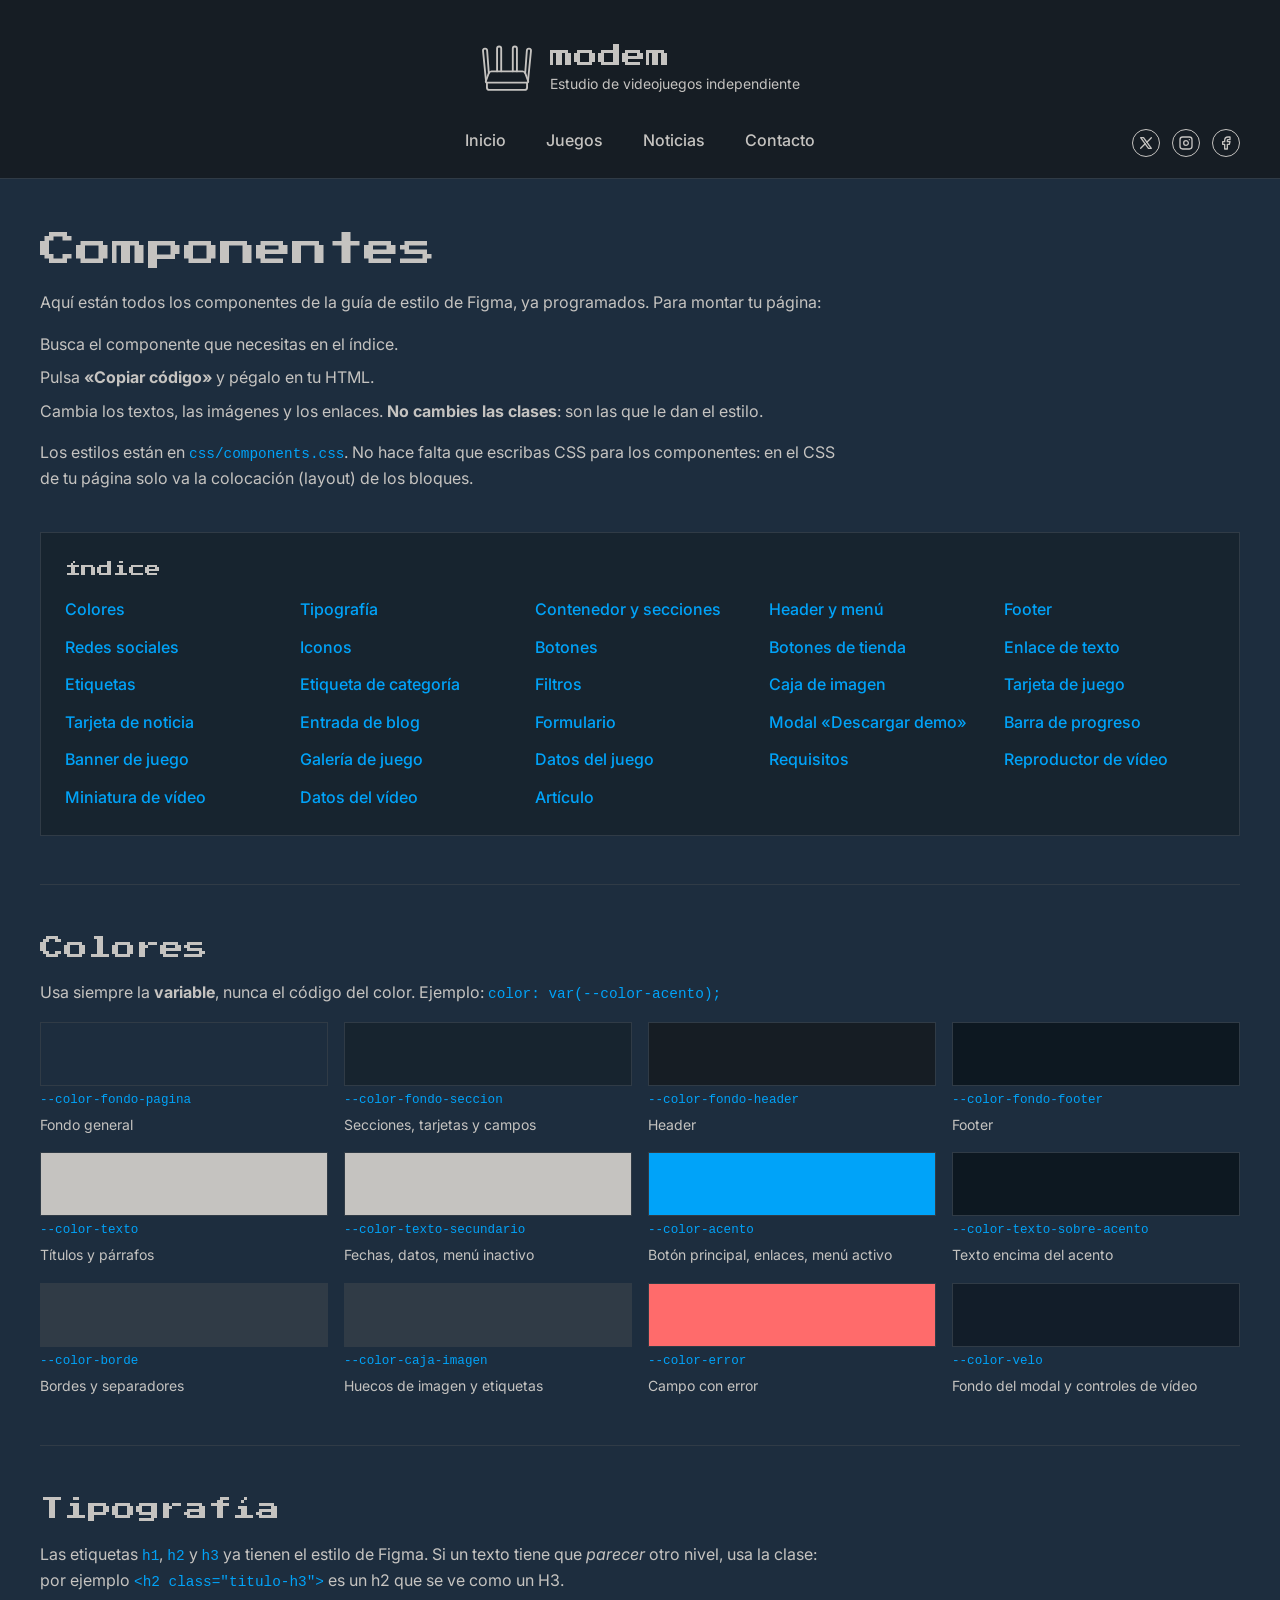
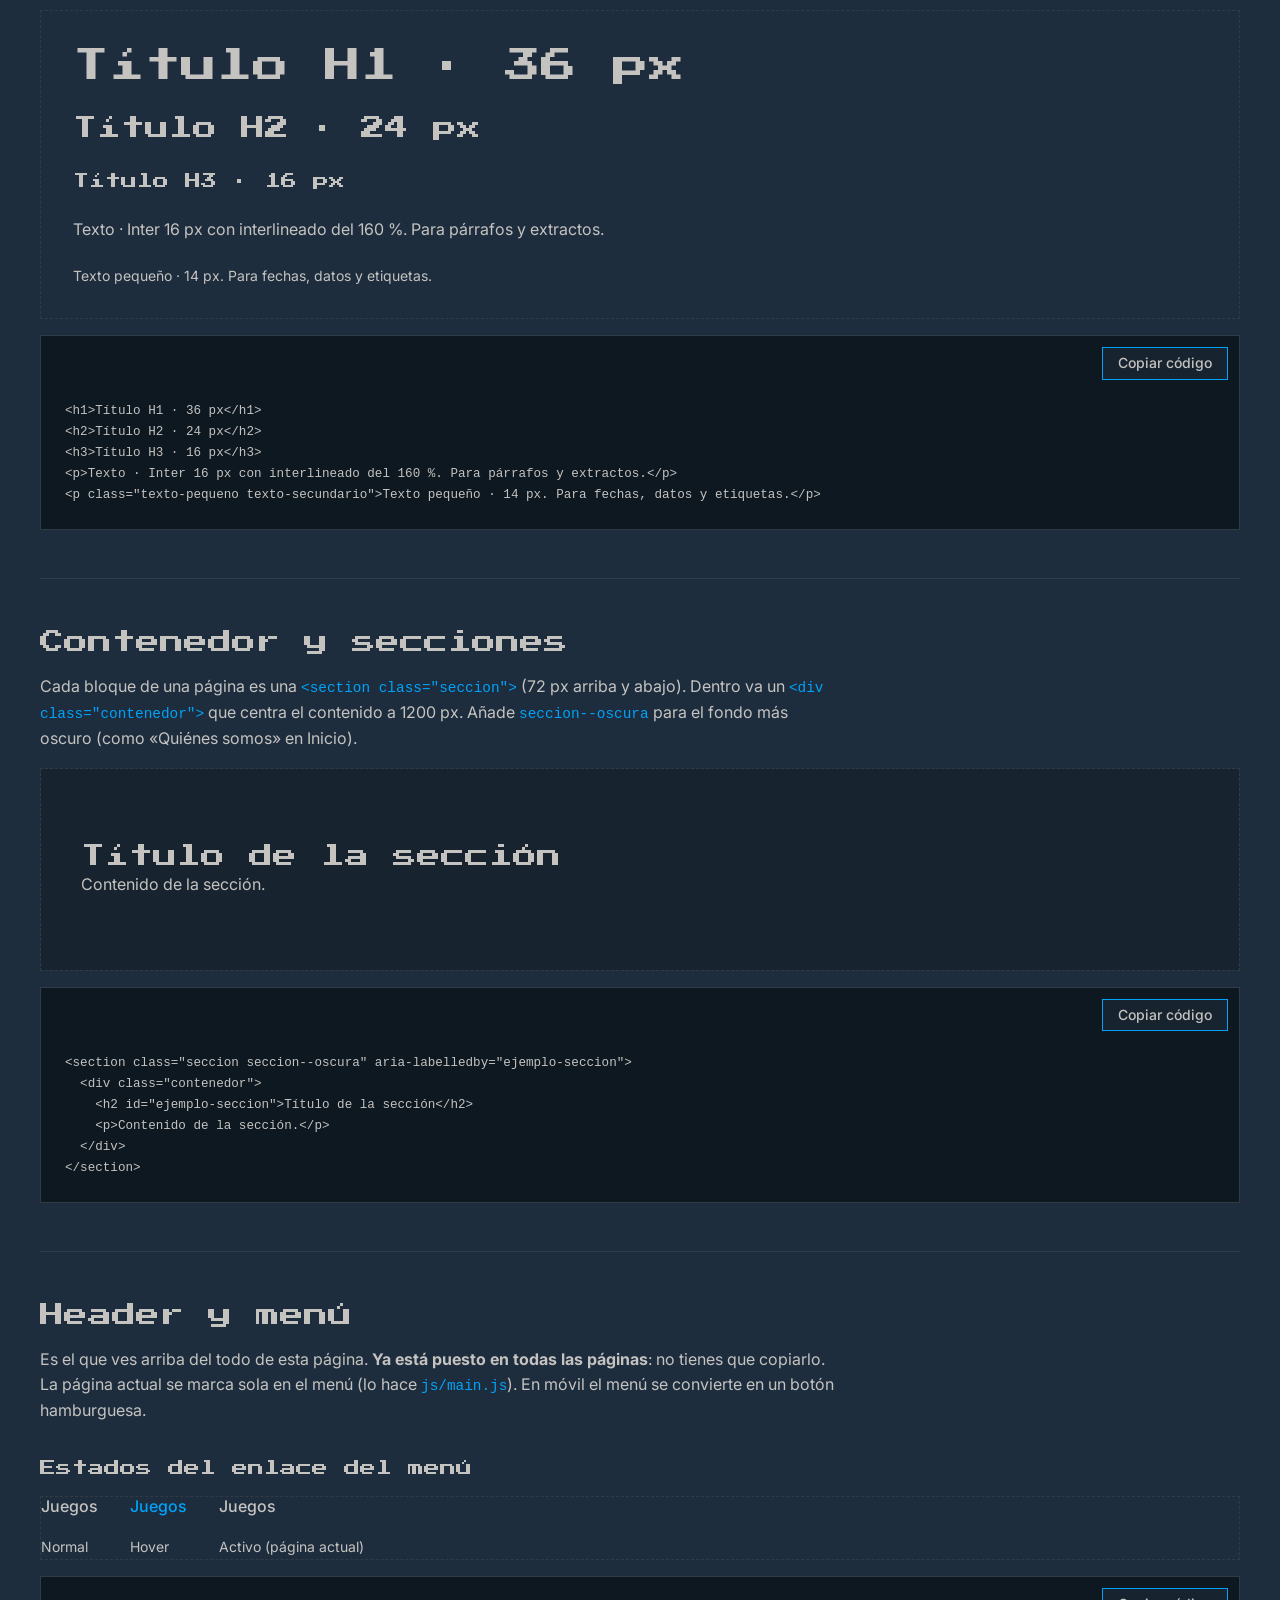
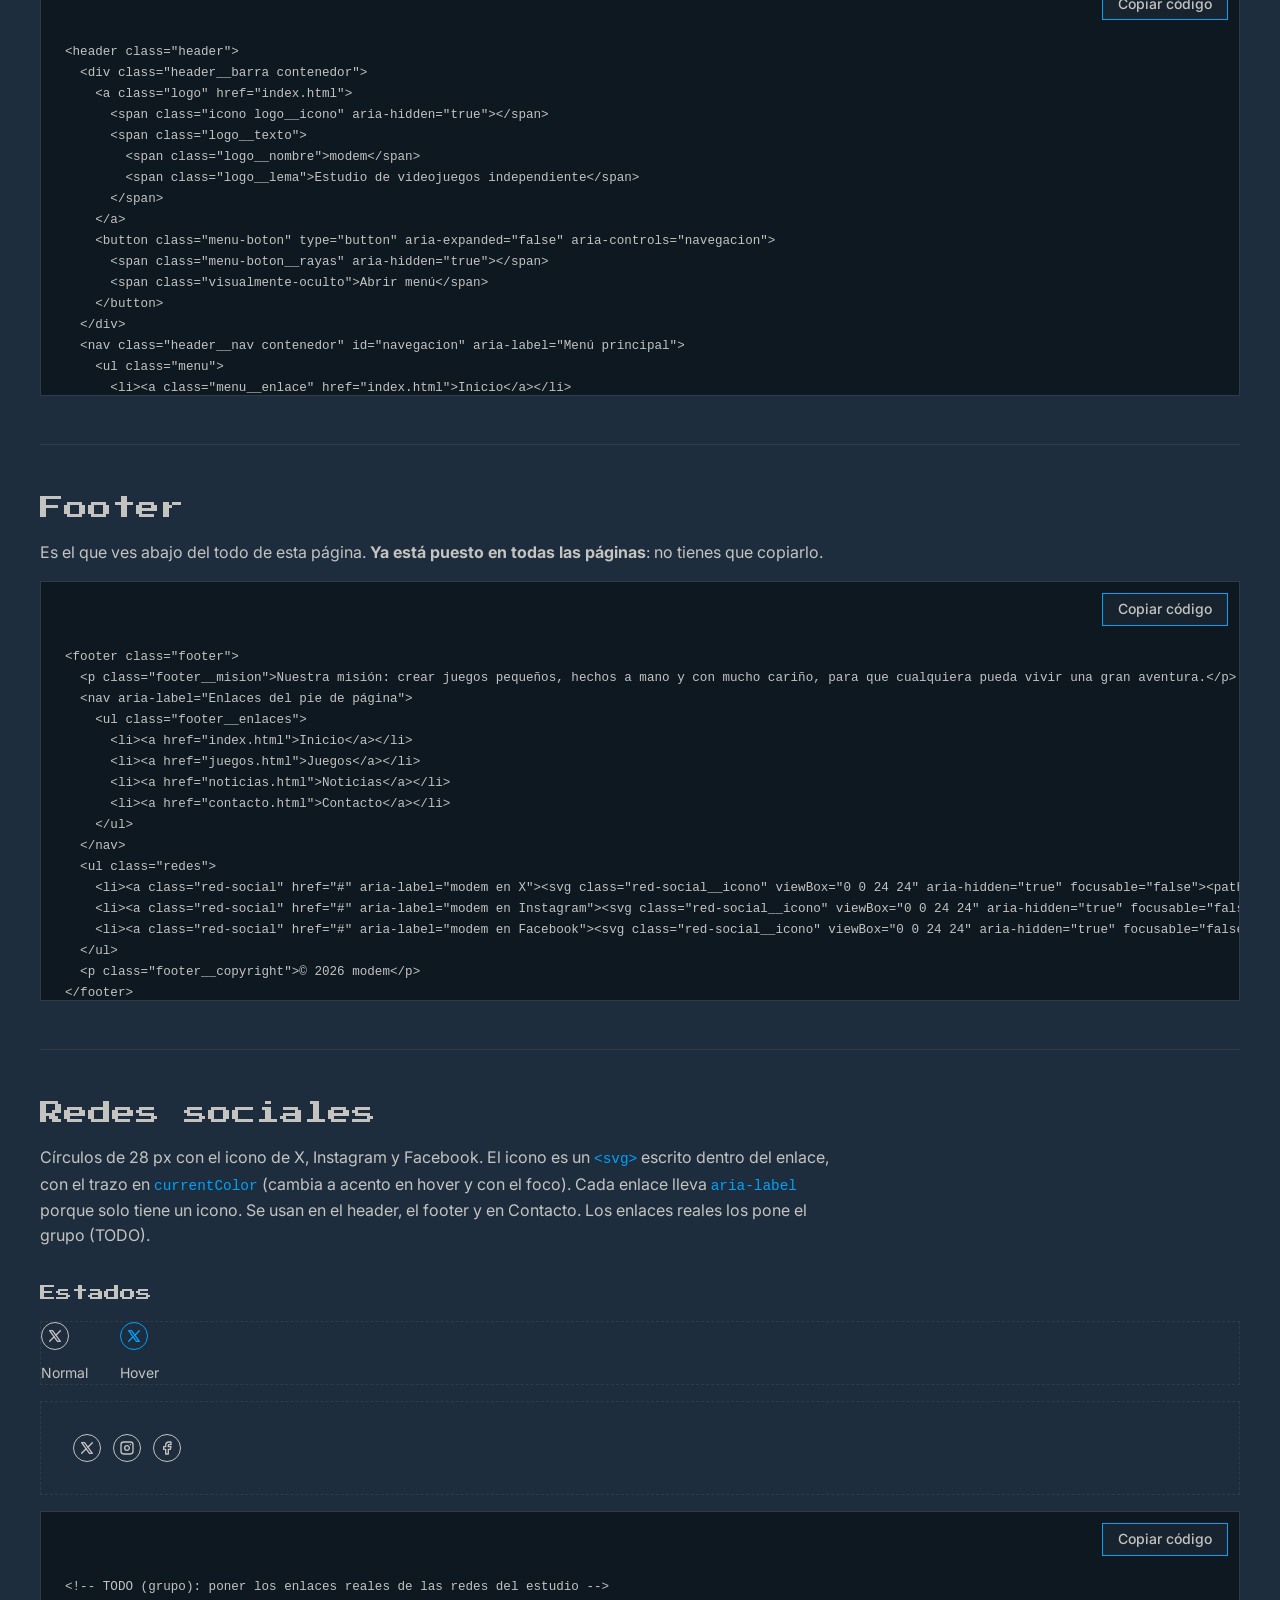
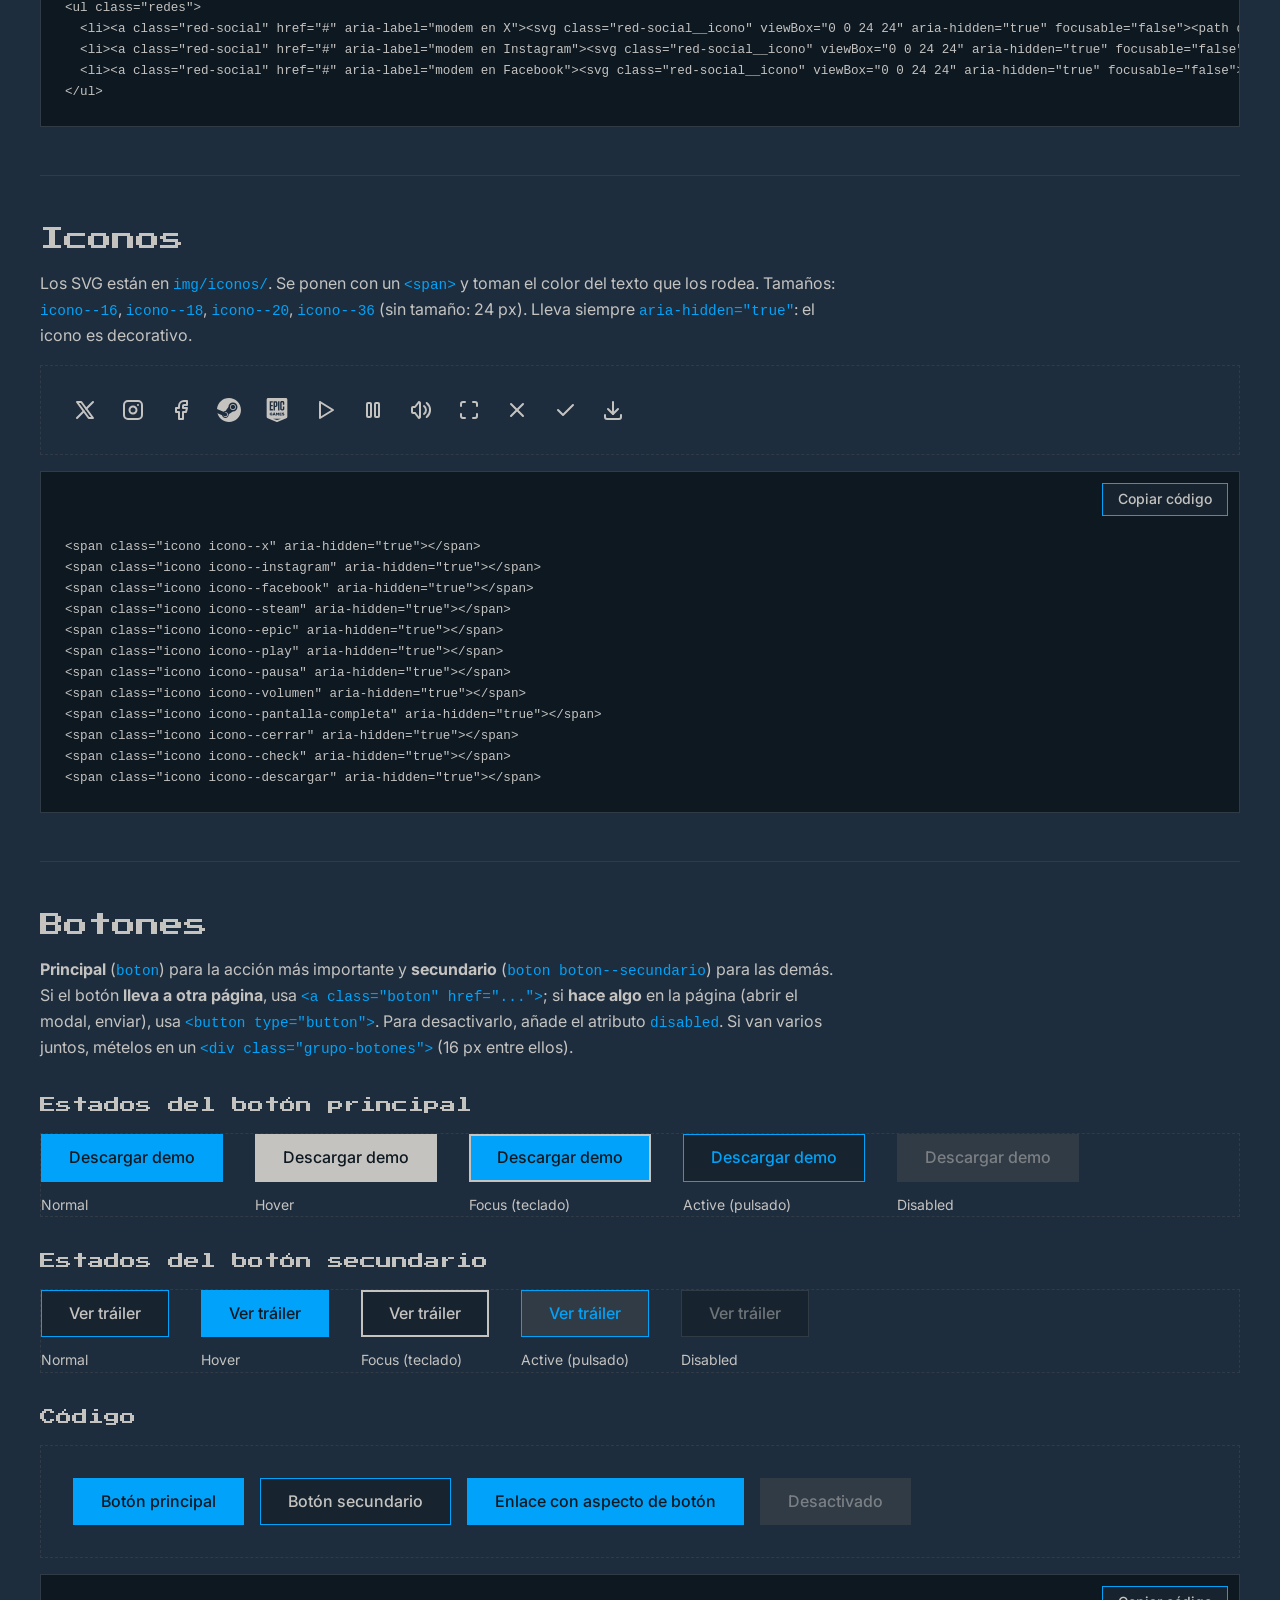
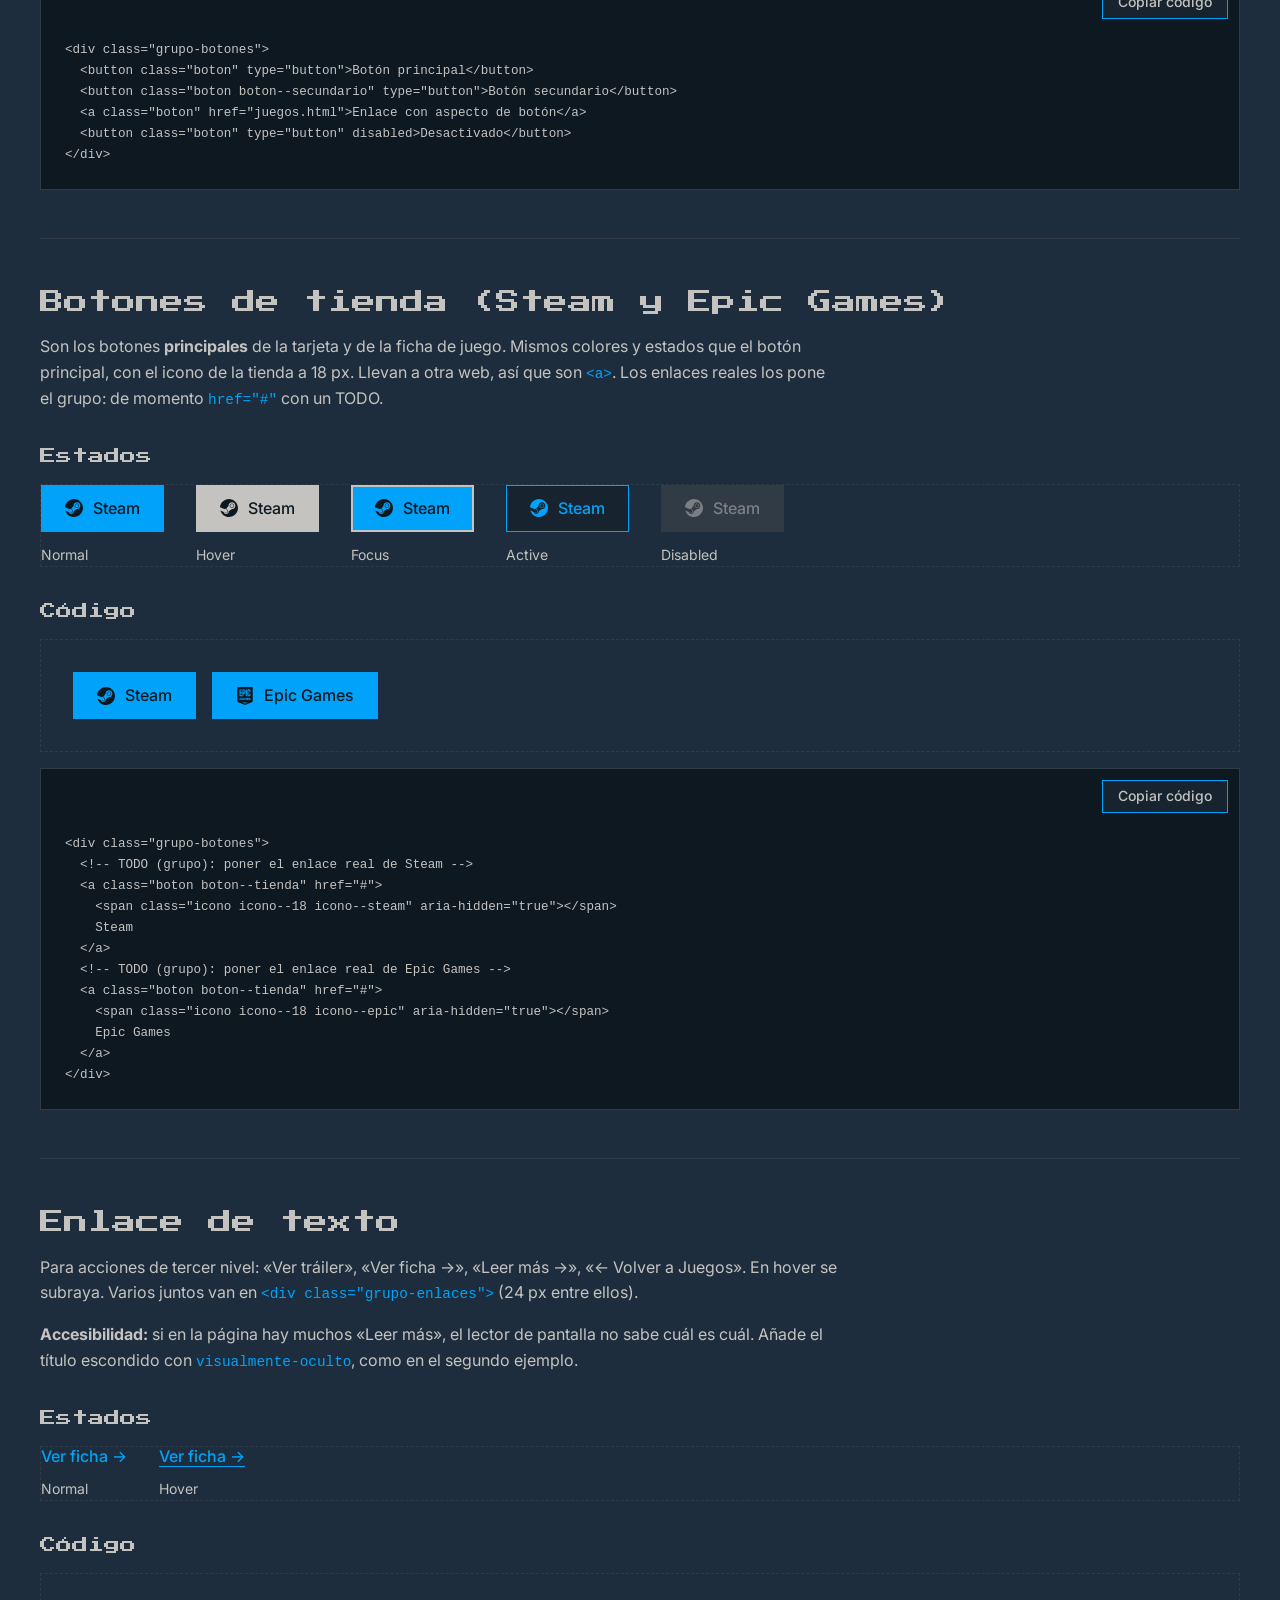
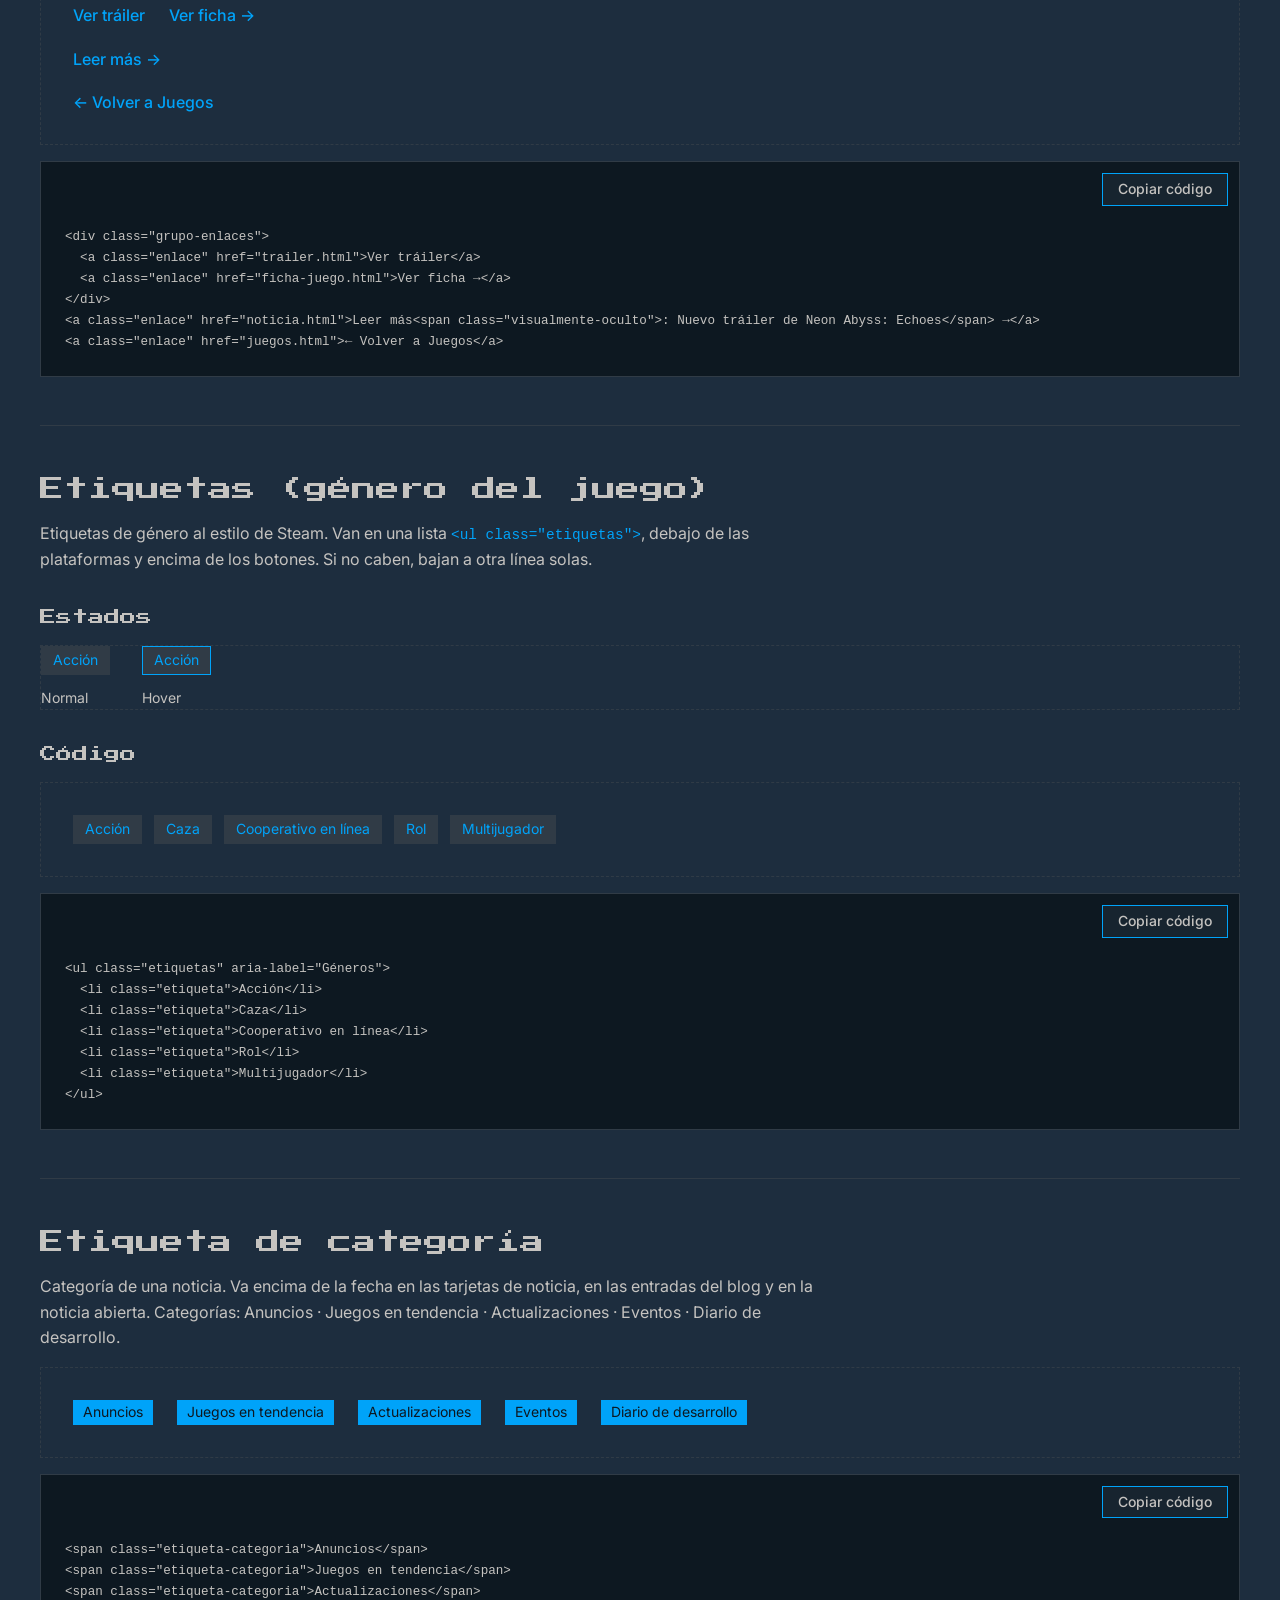
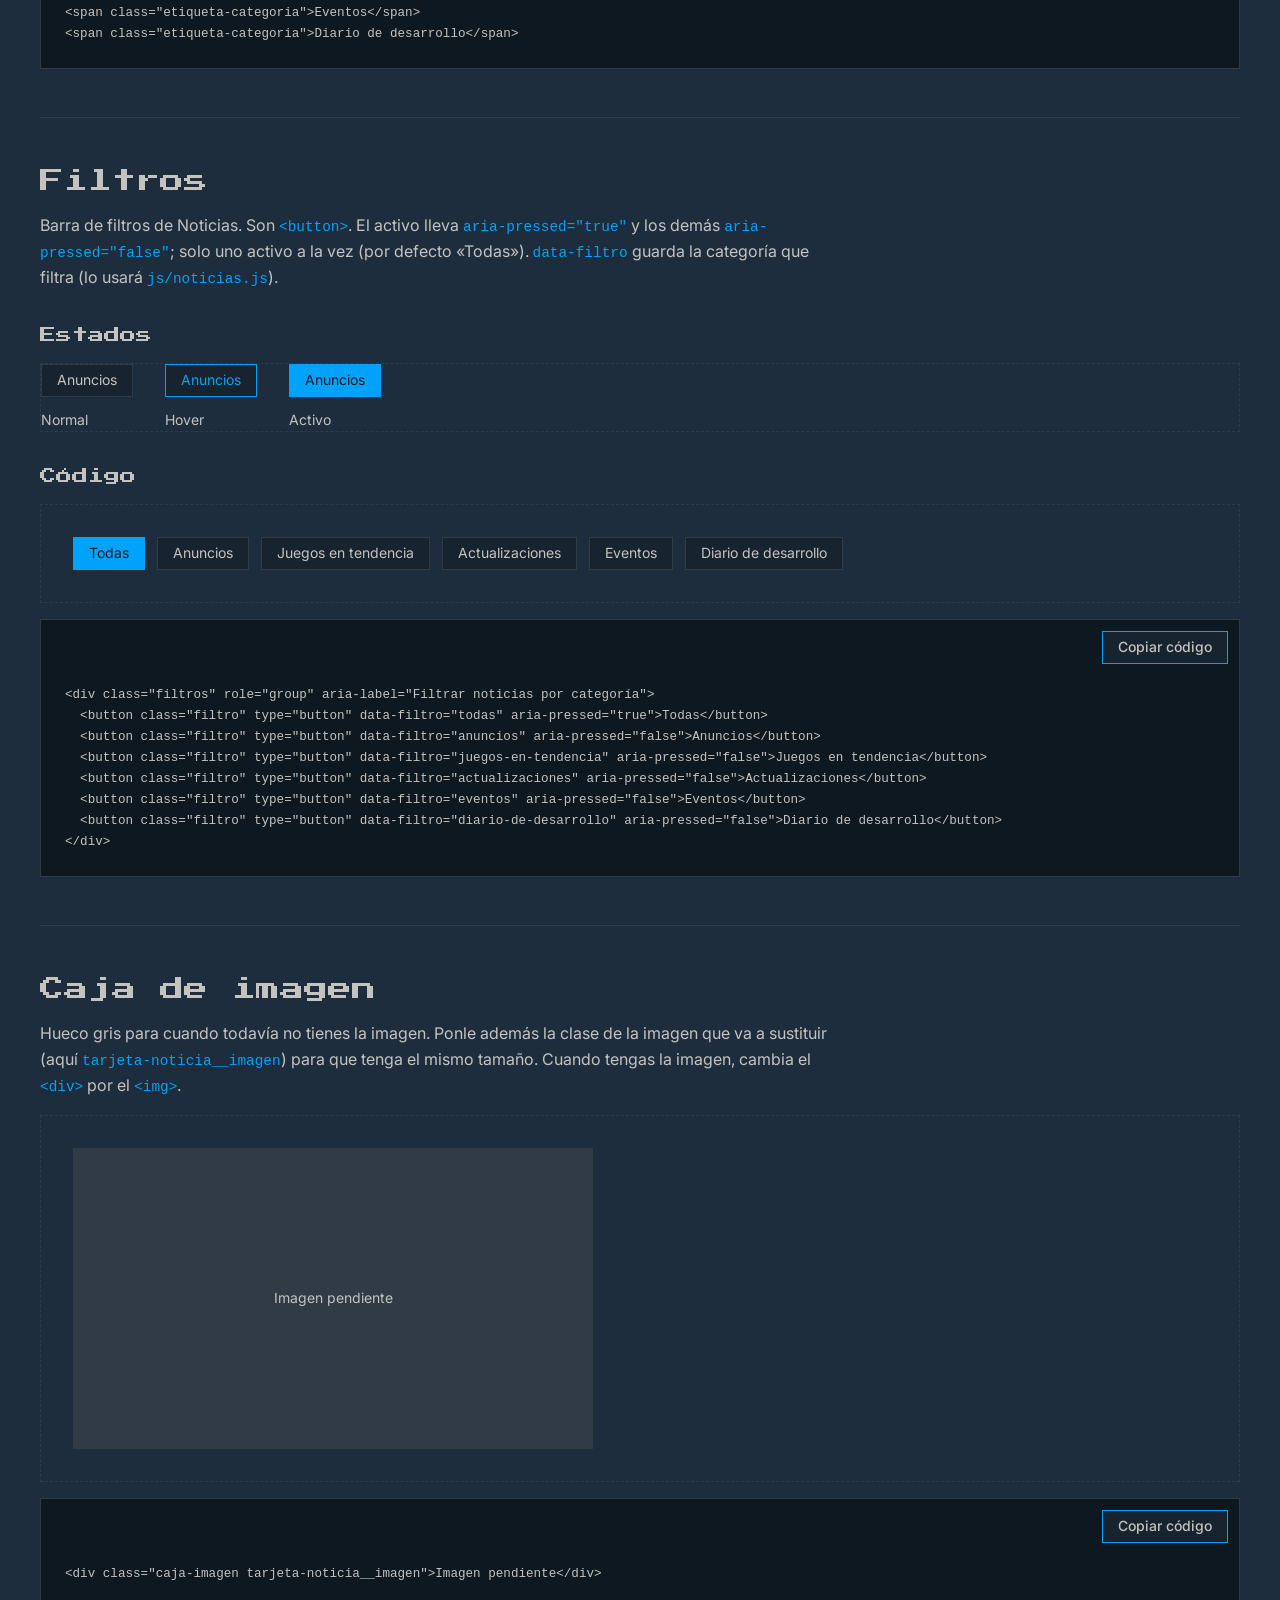
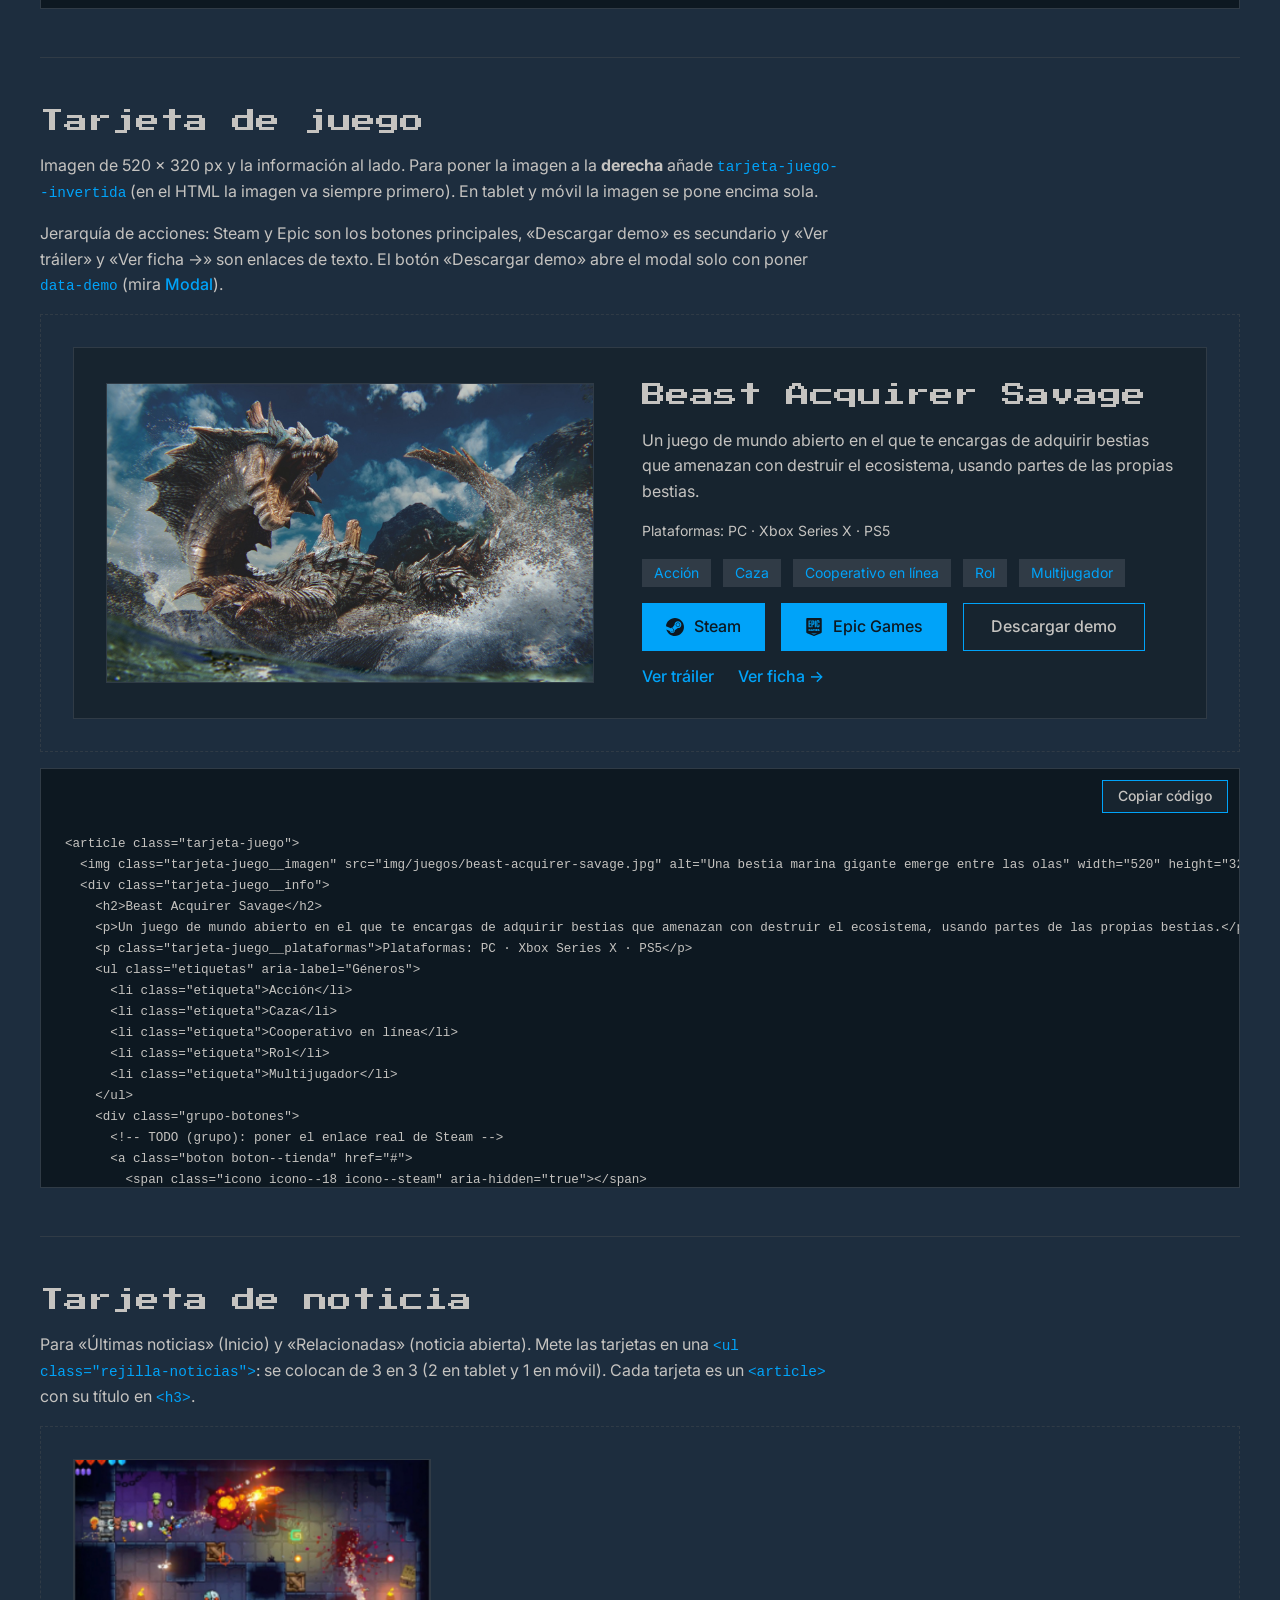
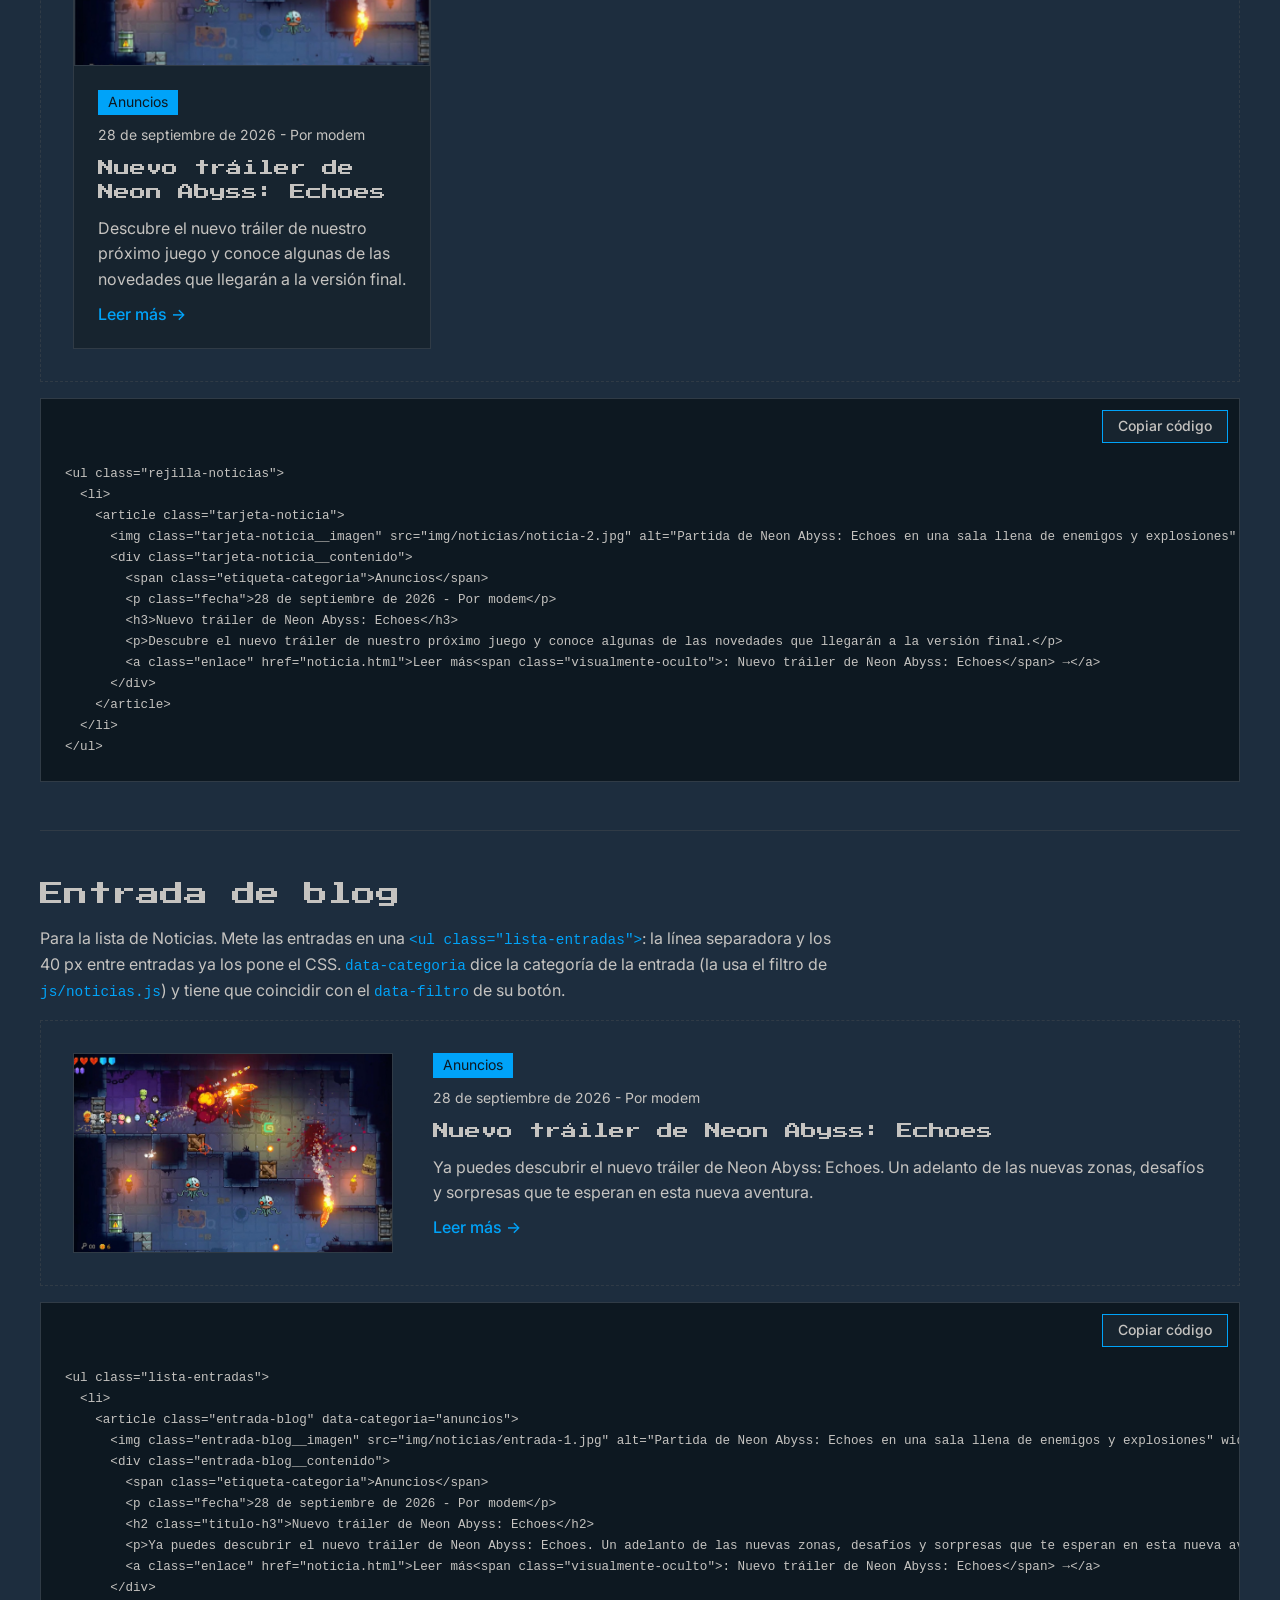
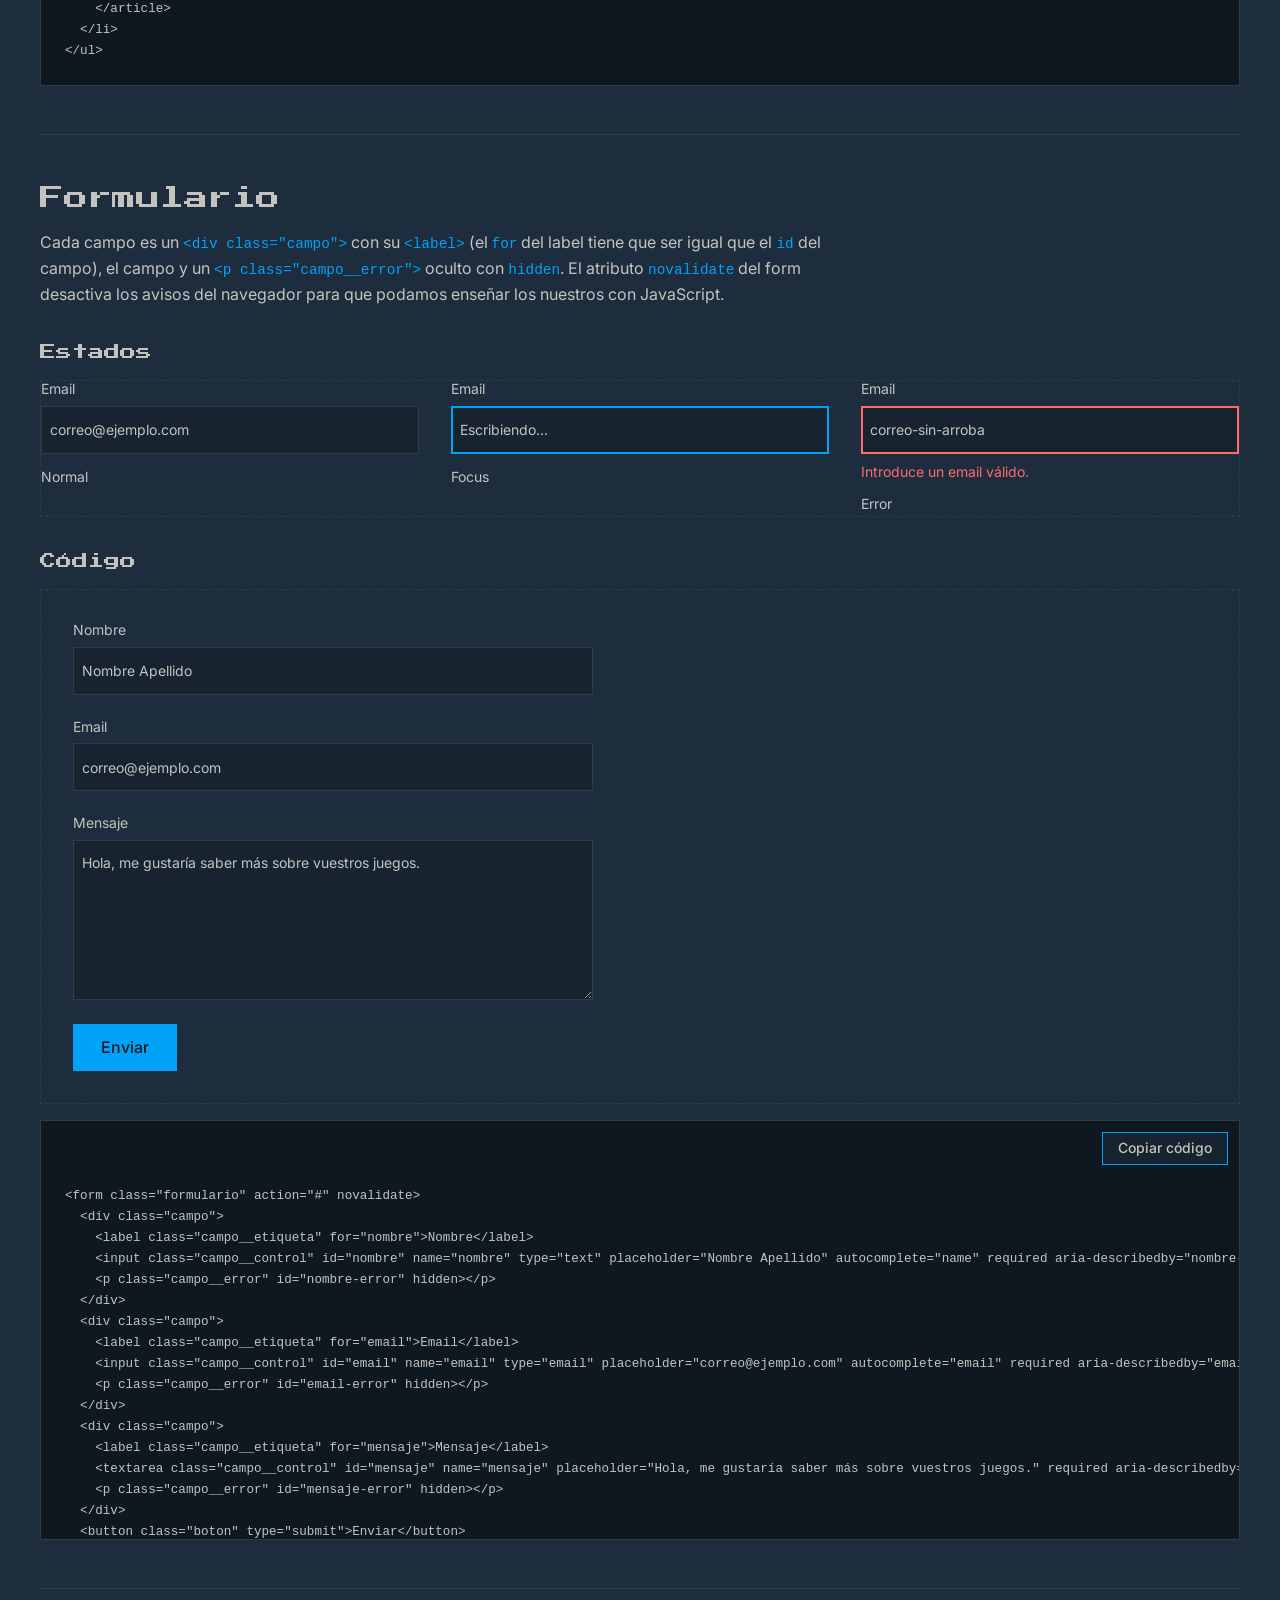
==== commit b0ae7472: "Redes sociales: iconos en SVG inline con currentColor y foco en acento Los iconos de X, Instagram y " ====
--- a/componentes.html
+++ b/componentes.html
@@ -56,9 +56,9 @@
 
       <!-- TODO (grupo): poner los enlaces reales de las redes del estudio -->
       <ul class="redes header__redes">
-        <li><a class="red-social" href="#" aria-label="modem en X"><span class="icono icono--16 icono--x" aria-hidden="true"></span></a></li>
-        <li><a class="red-social" href="#" aria-label="modem en Instagram"><span class="icono icono--16 icono--instagram" aria-hidden="true"></span></a></li>
-        <li><a class="red-social" href="#" aria-label="modem en Facebook"><span class="icono icono--16 icono--facebook" aria-hidden="true"></span></a></li>
+        <li><a class="red-social" href="#" aria-label="modem en X"><svg class="red-social__icono" viewBox="0 0 24 24" aria-hidden="true" focusable="false"><path d="M4 4l11.733 16h4.267l-11.733 -16l-4.267 0"/><path d="M4 20l6.768 -6.768m2.46 -2.46l6.772 -6.772"/></svg></a></li>
+        <li><a class="red-social" href="#" aria-label="modem en Instagram"><svg class="red-social__icono" viewBox="0 0 24 24" aria-hidden="true" focusable="false"><path d="M3 7a4 4 0 0 1 4 -4h10a4 4 0 0 1 4 4v10a4 4 0 0 1 -4 4h-10a4 4 0 0 1 -4 -4l0 -10"/><path d="M8.5 12a3.5 3.5 0 1 0 7 0a3.5 3.5 0 0 0 -7 0"/><path d="M17 7v.01"/></svg></a></li>
+        <li><a class="red-social" href="#" aria-label="modem en Facebook"><svg class="red-social__icono" viewBox="0 0 24 24" aria-hidden="true" focusable="false"><path d="M7 10v4h3v7h4v-7h3l1 -4h-4v-2a1 1 0 0 1 1 -1h3v-4h-3a5 5 0 0 0 -5 5v2h-3"/></svg></a></li>
       </ul>
     </nav>
   </header>
@@ -206,9 +206,9 @@
                 <li><a class="menu__enlace" href="contacto.html">Contacto</a></li>
               </ul>
               <ul class="redes header__redes">
-                <li><a class="red-social" href="#" aria-label="modem en X"><span class="icono icono--16 icono--x" aria-hidden="true"></span></a></li>
-                <li><a class="red-social" href="#" aria-label="modem en Instagram"><span class="icono icono--16 icono--instagram" aria-hidden="true"></span></a></li>
-                <li><a class="red-social" href="#" aria-label="modem en Facebook"><span class="icono icono--16 icono--facebook" aria-hidden="true"></span></a></li>
+                <li><a class="red-social" href="#" aria-label="modem en X"><svg class="red-social__icono" viewBox="0 0 24 24" aria-hidden="true" focusable="false"><path d="M4 4l11.733 16h4.267l-11.733 -16l-4.267 0"/><path d="M4 20l6.768 -6.768m2.46 -2.46l6.772 -6.772"/></svg></a></li>
+                <li><a class="red-social" href="#" aria-label="modem en Instagram"><svg class="red-social__icono" viewBox="0 0 24 24" aria-hidden="true" focusable="false"><path d="M3 7a4 4 0 0 1 4 -4h10a4 4 0 0 1 4 4v10a4 4 0 0 1 -4 4h-10a4 4 0 0 1 -4 -4l0 -10"/><path d="M8.5 12a3.5 3.5 0 1 0 7 0a3.5 3.5 0 0 0 -7 0"/><path d="M17 7v.01"/></svg></a></li>
+                <li><a class="red-social" href="#" aria-label="modem en Facebook"><svg class="red-social__icono" viewBox="0 0 24 24" aria-hidden="true" focusable="false"><path d="M7 10v4h3v7h4v-7h3l1 -4h-4v-2a1 1 0 0 1 1 -1h3v-4h-3a5 5 0 0 0 -5 5v2h-3"/></svg></a></li>
               </ul>
             </nav>
           </header>
@@ -234,9 +234,9 @@
               </ul>
             </nav>
             <ul class="redes">
-              <li><a class="red-social" href="#" aria-label="modem en X"><span class="icono icono--16 icono--x" aria-hidden="true"></span></a></li>
-              <li><a class="red-social" href="#" aria-label="modem en Instagram"><span class="icono icono--16 icono--instagram" aria-hidden="true"></span></a></li>
-              <li><a class="red-social" href="#" aria-label="modem en Facebook"><span class="icono icono--16 icono--facebook" aria-hidden="true"></span></a></li>
+              <li><a class="red-social" href="#" aria-label="modem en X"><svg class="red-social__icono" viewBox="0 0 24 24" aria-hidden="true" focusable="false"><path d="M4 4l11.733 16h4.267l-11.733 -16l-4.267 0"/><path d="M4 20l6.768 -6.768m2.46 -2.46l6.772 -6.772"/></svg></a></li>
+              <li><a class="red-social" href="#" aria-label="modem en Instagram"><svg class="red-social__icono" viewBox="0 0 24 24" aria-hidden="true" focusable="false"><path d="M3 7a4 4 0 0 1 4 -4h10a4 4 0 0 1 4 4v10a4 4 0 0 1 -4 4h-10a4 4 0 0 1 -4 -4l0 -10"/><path d="M8.5 12a3.5 3.5 0 1 0 7 0a3.5 3.5 0 0 0 -7 0"/><path d="M17 7v.01"/></svg></a></li>
+              <li><a class="red-social" href="#" aria-label="modem en Facebook"><svg class="red-social__icono" viewBox="0 0 24 24" aria-hidden="true" focusable="false"><path d="M7 10v4h3v7h4v-7h3l1 -4h-4v-2a1 1 0 0 1 1 -1h3v-4h-3a5 5 0 0 0 -5 5v2h-3"/></svg></a></li>
             </ul>
             <p class="footer__copyright">© 2026 modem</p>
           </footer>
@@ -247,18 +247,18 @@
       <!-- ============================== REDES SOCIALES ============================== -->
       <section class="catalogo__componente" id="redes" aria-labelledby="titulo-redes">
         <h2 id="titulo-redes">Redes sociales</h2>
-        <p>Círculos de 28 px con el icono de X, Instagram y Facebook. Cada enlace lleva <code>aria-label</code> porque solo tiene un icono. Se usan en el header, el footer y en Contacto. Los enlaces reales los pone el grupo (TODO).</p>
+        <p>Círculos de 28 px con el icono de X, Instagram y Facebook. El icono es un <code>&lt;svg&gt;</code> escrito dentro del enlace, con el trazo en <code>currentColor</code> (cambia a acento en hover y con el foco). Cada enlace lleva <code>aria-label</code> porque solo tiene un icono. Se usan en el header, el footer y en Contacto. Los enlaces reales los pone el grupo (TODO).</p>
         <h3>Estados</h3>
         <ul class="catalogo__estados">
-          <li><a class="red-social" href="#redes" aria-label="Ejemplo normal"><span class="icono icono--16 icono--x" aria-hidden="true"></span></a><span>Normal</span></li>
-          <li><a class="red-social demo-hover" href="#redes" aria-label="Ejemplo hover"><span class="icono icono--16 icono--x" aria-hidden="true"></span></a><span>Hover</span></li>
+          <li><a class="red-social" href="#redes" aria-label="Ejemplo normal"><svg class="red-social__icono" viewBox="0 0 24 24" aria-hidden="true" focusable="false"><path d="M4 4l11.733 16h4.267l-11.733 -16l-4.267 0"/><path d="M4 20l6.768 -6.768m2.46 -2.46l6.772 -6.772"/></svg></a><span>Normal</span></li>
+          <li><a class="red-social demo-hover" href="#redes" aria-label="Ejemplo hover"><svg class="red-social__icono" viewBox="0 0 24 24" aria-hidden="true" focusable="false"><path d="M4 4l11.733 16h4.267l-11.733 -16l-4.267 0"/><path d="M4 20l6.768 -6.768m2.46 -2.46l6.772 -6.772"/></svg></a><span>Hover</span></li>
         </ul>
         <div class="catalogo__ejemplo">
           <!-- TODO (grupo): poner los enlaces reales de las redes del estudio -->
           <ul class="redes">
-            <li><a class="red-social" href="#" aria-label="modem en X"><span class="icono icono--16 icono--x" aria-hidden="true"></span></a></li>
-            <li><a class="red-social" href="#" aria-label="modem en Instagram"><span class="icono icono--16 icono--instagram" aria-hidden="true"></span></a></li>
-            <li><a class="red-social" href="#" aria-label="modem en Facebook"><span class="icono icono--16 icono--facebook" aria-hidden="true"></span></a></li>
+            <li><a class="red-social" href="#" aria-label="modem en X"><svg class="red-social__icono" viewBox="0 0 24 24" aria-hidden="true" focusable="false"><path d="M4 4l11.733 16h4.267l-11.733 -16l-4.267 0"/><path d="M4 20l6.768 -6.768m2.46 -2.46l6.772 -6.772"/></svg></a></li>
+            <li><a class="red-social" href="#" aria-label="modem en Instagram"><svg class="red-social__icono" viewBox="0 0 24 24" aria-hidden="true" focusable="false"><path d="M3 7a4 4 0 0 1 4 -4h10a4 4 0 0 1 4 4v10a4 4 0 0 1 -4 4h-10a4 4 0 0 1 -4 -4l0 -10"/><path d="M8.5 12a3.5 3.5 0 1 0 7 0a3.5 3.5 0 0 0 -7 0"/><path d="M17 7v.01"/></svg></a></li>
+            <li><a class="red-social" href="#" aria-label="modem en Facebook"><svg class="red-social__icono" viewBox="0 0 24 24" aria-hidden="true" focusable="false"><path d="M7 10v4h3v7h4v-7h3l1 -4h-4v-2a1 1 0 0 1 1 -1h3v-4h-3a5 5 0 0 0 -5 5v2h-3"/></svg></a></li>
           </ul>
         </div>
         <div class="catalogo__codigo"><pre><code></code></pre></div>
@@ -845,9 +845,9 @@
               <span class="compartir__texto">Compartir:</span>
               <!-- TODO (grupo): poner los enlaces para compartir -->
               <ul class="redes">
-                <li><a class="red-social" href="#" aria-label="Compartir en X"><span class="icono icono--16 icono--x" aria-hidden="true"></span></a></li>
-                <li><a class="red-social" href="#" aria-label="Compartir en Instagram"><span class="icono icono--16 icono--instagram" aria-hidden="true"></span></a></li>
-                <li><a class="red-social" href="#" aria-label="Compartir en Facebook"><span class="icono icono--16 icono--facebook" aria-hidden="true"></span></a></li>
+                <li><a class="red-social" href="#" aria-label="Compartir en X"><svg class="red-social__icono" viewBox="0 0 24 24" aria-hidden="true" focusable="false"><path d="M4 4l11.733 16h4.267l-11.733 -16l-4.267 0"/><path d="M4 20l6.768 -6.768m2.46 -2.46l6.772 -6.772"/></svg></a></li>
+                <li><a class="red-social" href="#" aria-label="Compartir en Instagram"><svg class="red-social__icono" viewBox="0 0 24 24" aria-hidden="true" focusable="false"><path d="M3 7a4 4 0 0 1 4 -4h10a4 4 0 0 1 4 4v10a4 4 0 0 1 -4 4h-10a4 4 0 0 1 -4 -4l0 -10"/><path d="M8.5 12a3.5 3.5 0 1 0 7 0a3.5 3.5 0 0 0 -7 0"/><path d="M17 7v.01"/></svg></a></li>
+                <li><a class="red-social" href="#" aria-label="Compartir en Facebook"><svg class="red-social__icono" viewBox="0 0 24 24" aria-hidden="true" focusable="false"><path d="M7 10v4h3v7h4v-7h3l1 -4h-4v-2a1 1 0 0 1 1 -1h3v-4h-3a5 5 0 0 0 -5 5v2h-3"/></svg></a></li>
               </ul>
             </div>
           </article>
@@ -874,9 +874,9 @@
 
     <!-- TODO (grupo): poner los enlaces reales de las redes del estudio -->
     <ul class="redes">
-      <li><a class="red-social" href="#" aria-label="modem en X"><span class="icono icono--16 icono--x" aria-hidden="true"></span></a></li>
-      <li><a class="red-social" href="#" aria-label="modem en Instagram"><span class="icono icono--16 icono--instagram" aria-hidden="true"></span></a></li>
-      <li><a class="red-social" href="#" aria-label="modem en Facebook"><span class="icono icono--16 icono--facebook" aria-hidden="true"></span></a></li>
+      <li><a class="red-social" href="#" aria-label="modem en X"><svg class="red-social__icono" viewBox="0 0 24 24" aria-hidden="true" focusable="false"><path d="M4 4l11.733 16h4.267l-11.733 -16l-4.267 0"/><path d="M4 20l6.768 -6.768m2.46 -2.46l6.772 -6.772"/></svg></a></li>
+      <li><a class="red-social" href="#" aria-label="modem en Instagram"><svg class="red-social__icono" viewBox="0 0 24 24" aria-hidden="true" focusable="false"><path d="M3 7a4 4 0 0 1 4 -4h10a4 4 0 0 1 4 4v10a4 4 0 0 1 -4 4h-10a4 4 0 0 1 -4 -4l0 -10"/><path d="M8.5 12a3.5 3.5 0 1 0 7 0a3.5 3.5 0 0 0 -7 0"/><path d="M17 7v.01"/></svg></a></li>
+      <li><a class="red-social" href="#" aria-label="modem en Facebook"><svg class="red-social__icono" viewBox="0 0 24 24" aria-hidden="true" focusable="false"><path d="M7 10v4h3v7h4v-7h3l1 -4h-4v-2a1 1 0 0 1 1 -1h3v-4h-3a5 5 0 0 0 -5 5v2h-3"/></svg></a></li>
     </ul>
 
     <p class="footer__copyright">© 2026 modem</p>
--- a/css/components.css
+++ b/css/components.css
@@ -415,8 +415,15 @@
    5. REDES SOCIALES
    --------------------------------------------------------------------------
    Círculo de 28 px con borde de 1,5 px e icono de 16 px. Separación 12 px.
-   Hover: borde e icono en acento.
+   Normal: borde e icono en "Texto principal". Hover y foco: en acento.
    Cada enlace lleva aria-label ("modem en X") porque solo tiene un icono.
+
+   El icono es un <svg> escrito dentro del enlace (Tabler Icons, outline).
+   Su trazo usa currentColor, así que cambia de color junto con el borde:
+     <a class="red-social" href="https://x.com" aria-label="modem en X" ...>
+       <svg class="red-social__icono" viewBox="0 0 24 24" aria-hidden="true"
+            focusable="false"><path d="..."/></svg>
+     </a>
    ========================================================================== */
 
 .redes {
@@ -436,8 +443,20 @@
 }
 
 .red-social:hover,
+.red-social:focus-visible,
 .red-social.demo-hover {
   color: var(--color-acento);
+}
+
+/* Icono de 16 px: solo trazo (outline), del color del enlace */
+.red-social__icono {
+  width: 16px;
+  height: 16px;
+  fill: none;
+  stroke: currentColor;
+  stroke-width: 2;
+  stroke-linecap: round;
+  stroke-linejoin: round;
 }
 
 
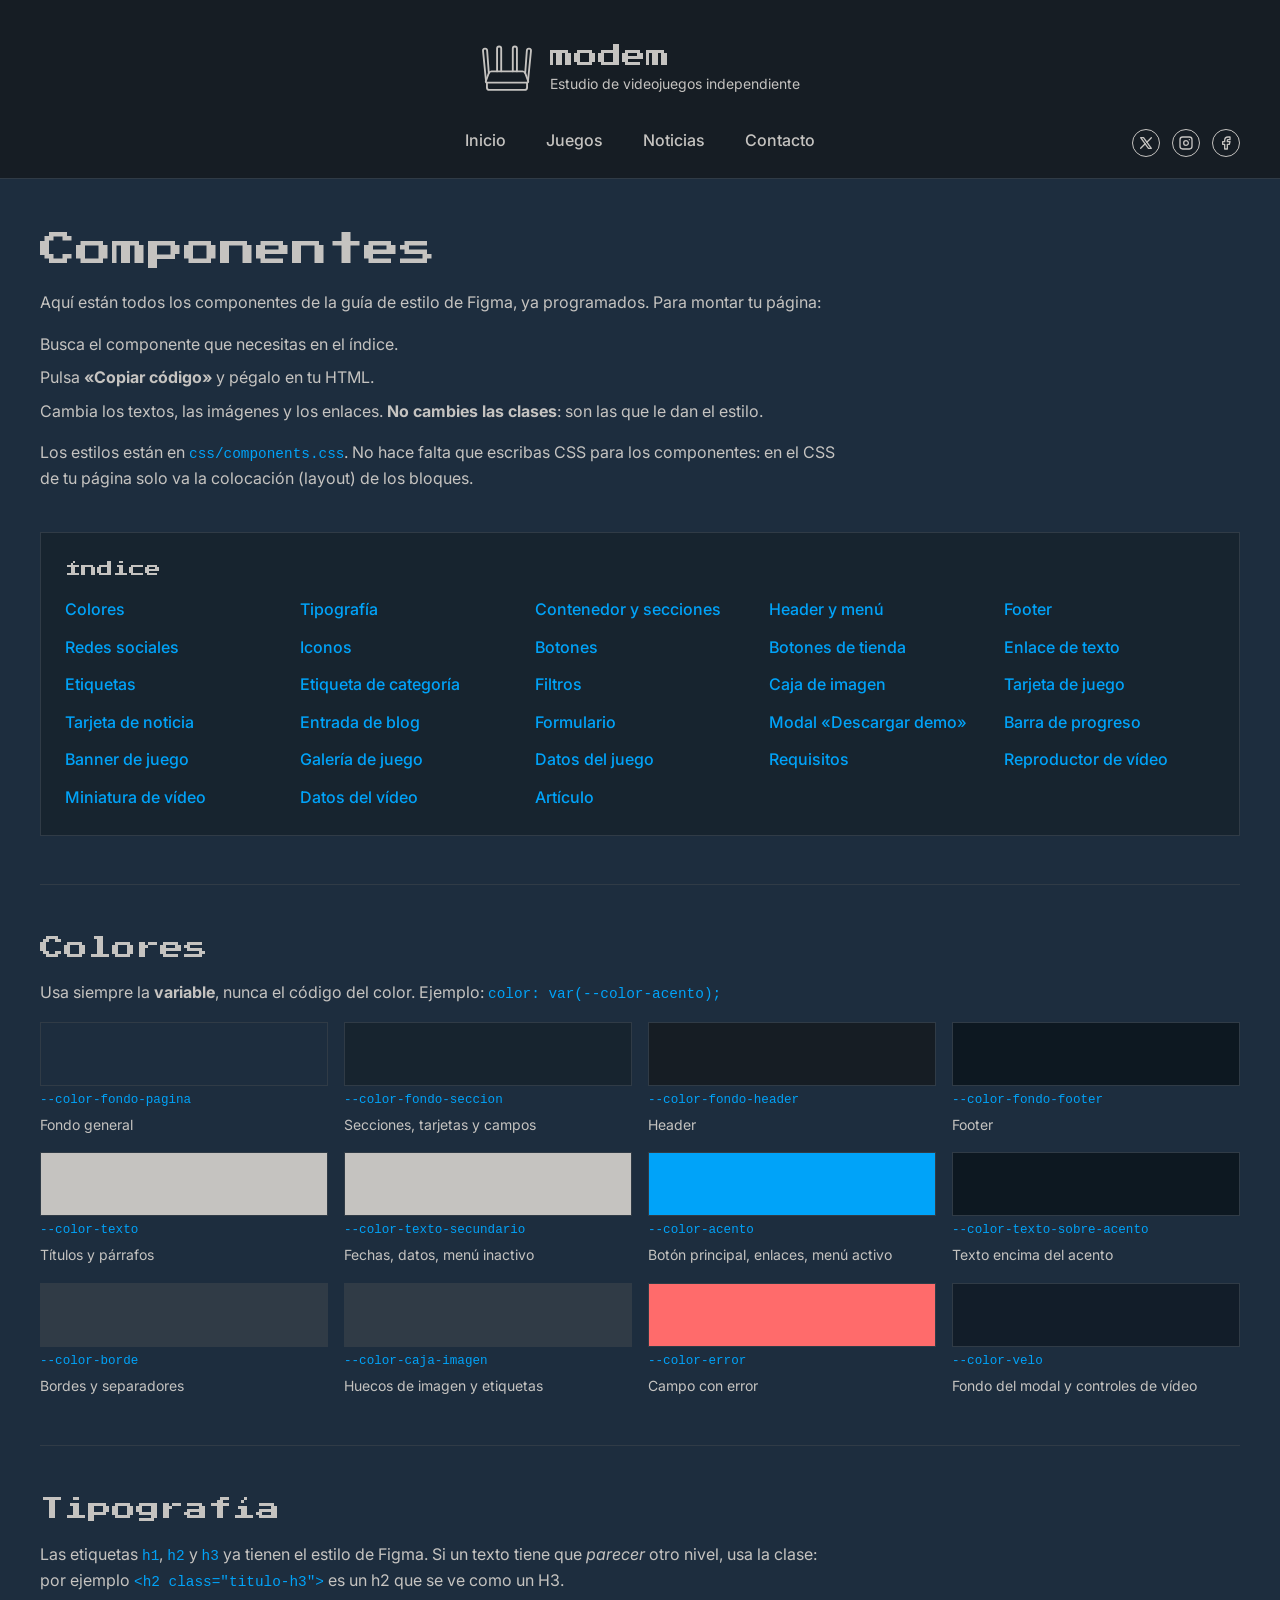
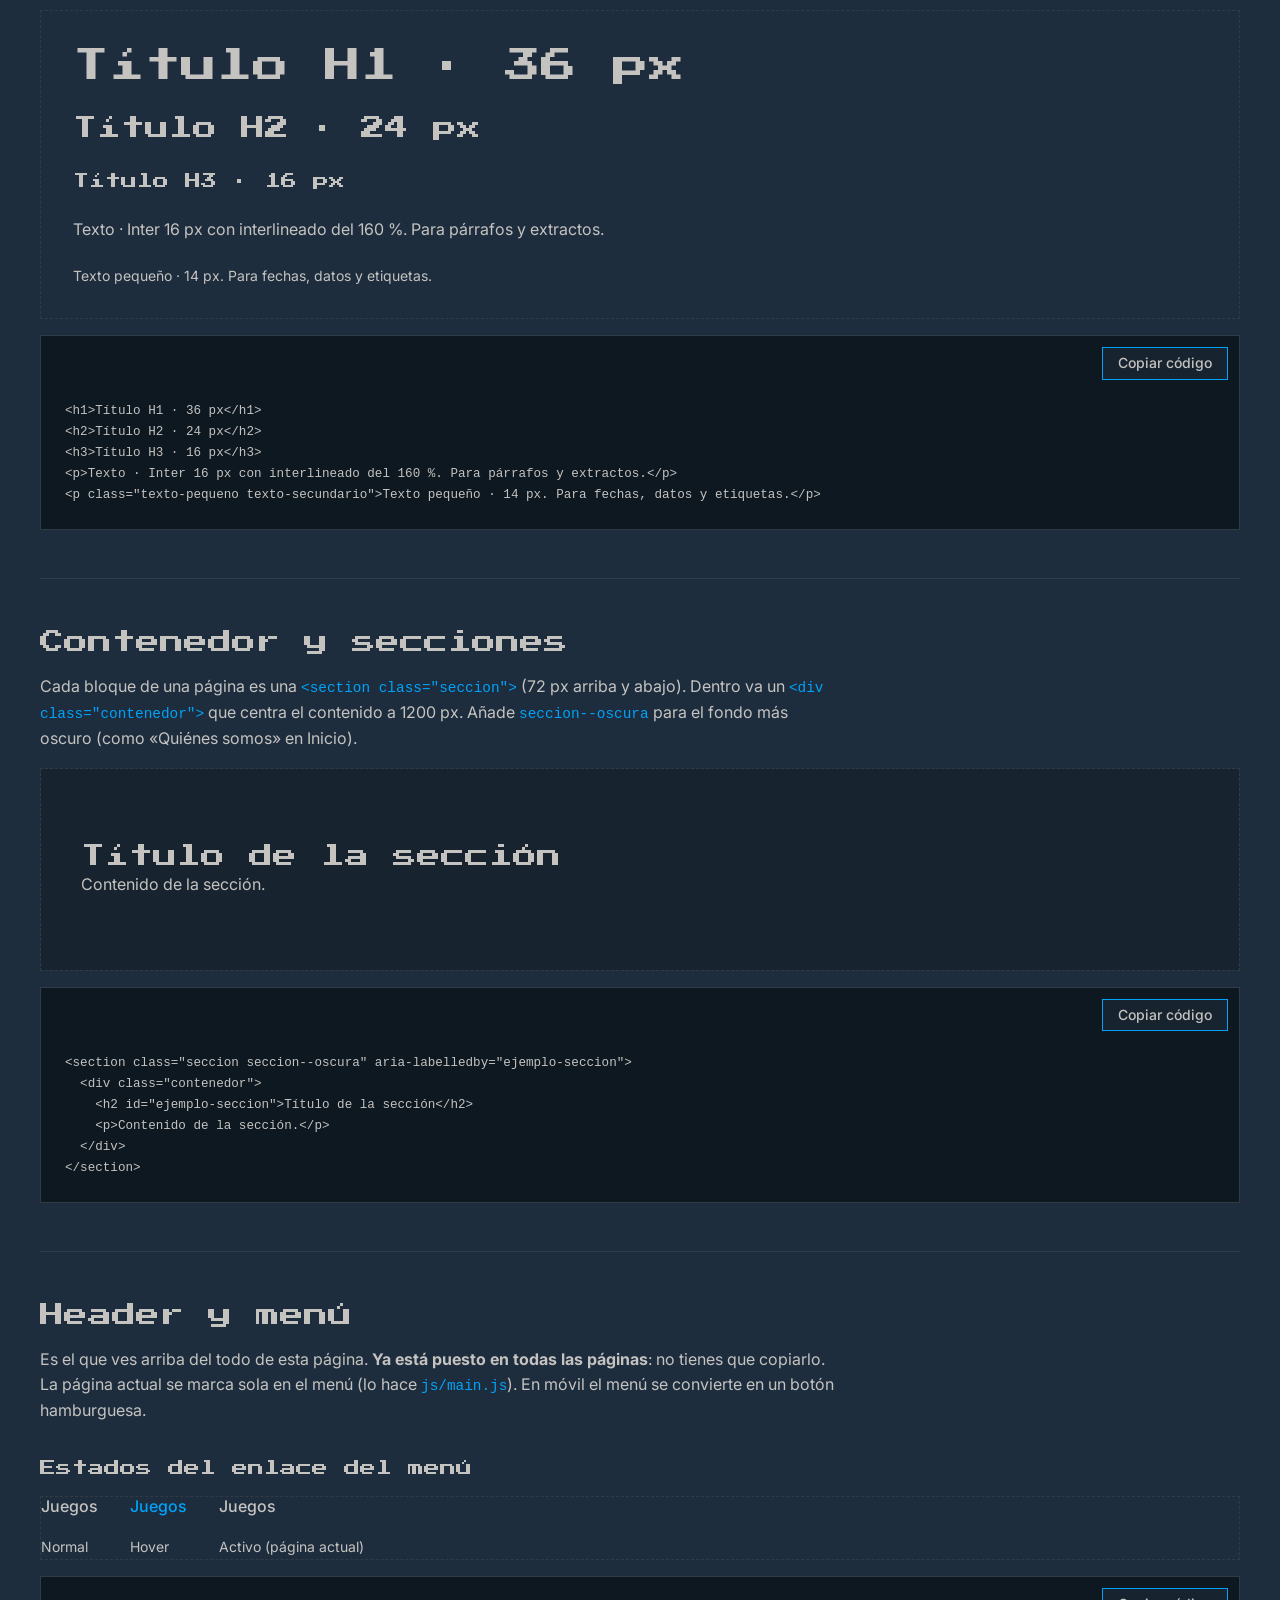
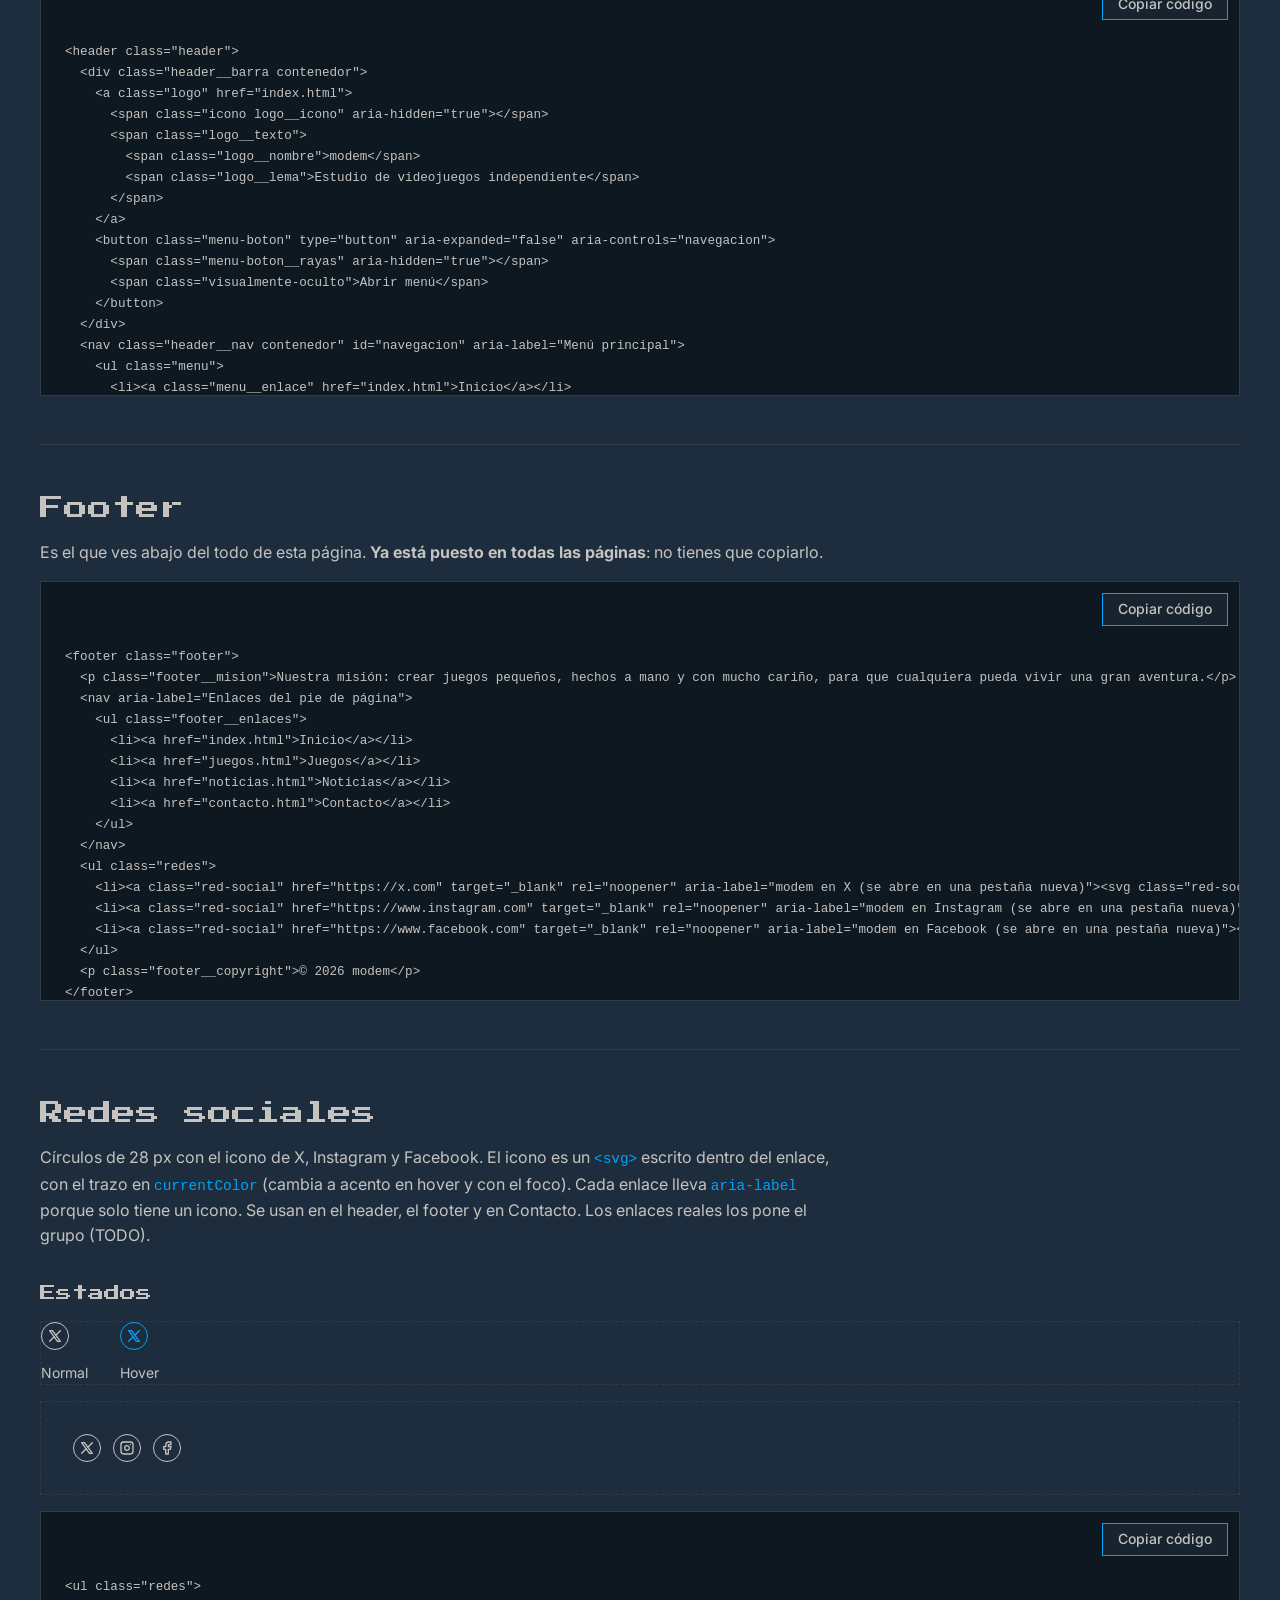
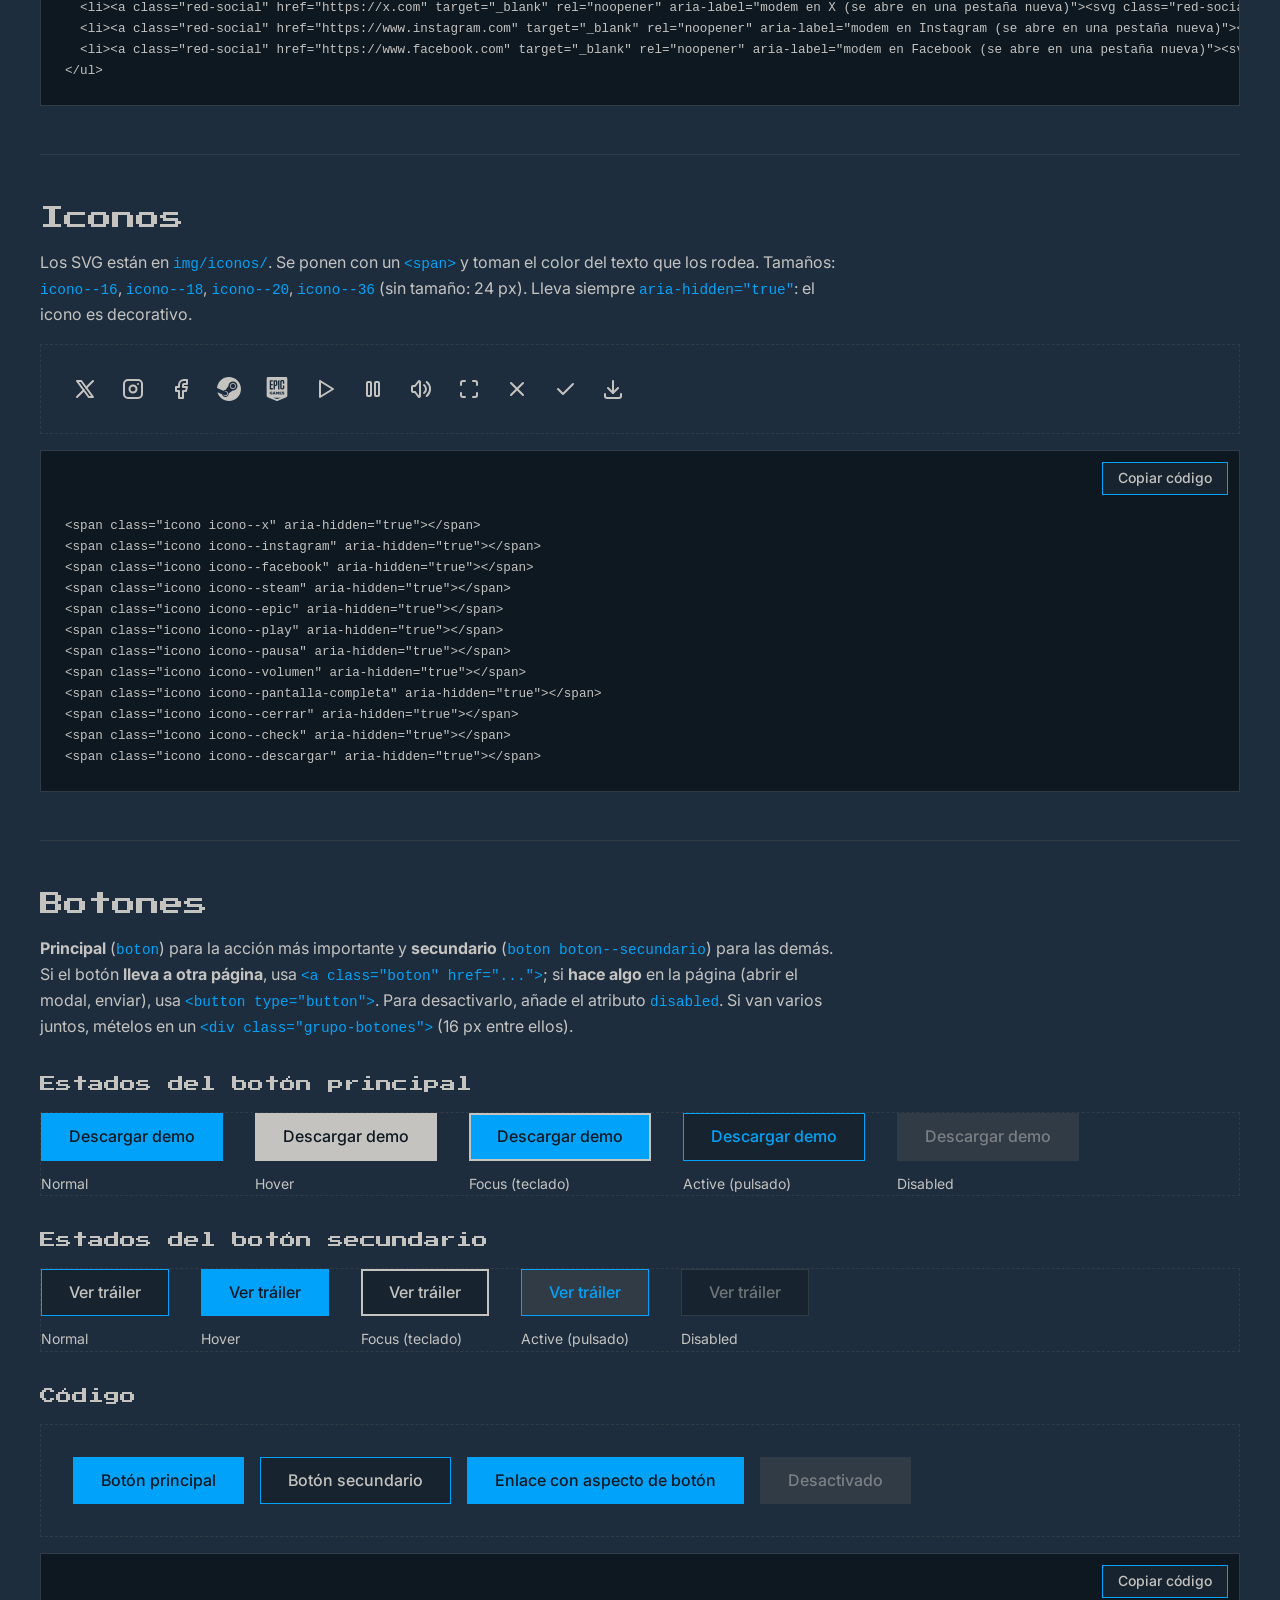
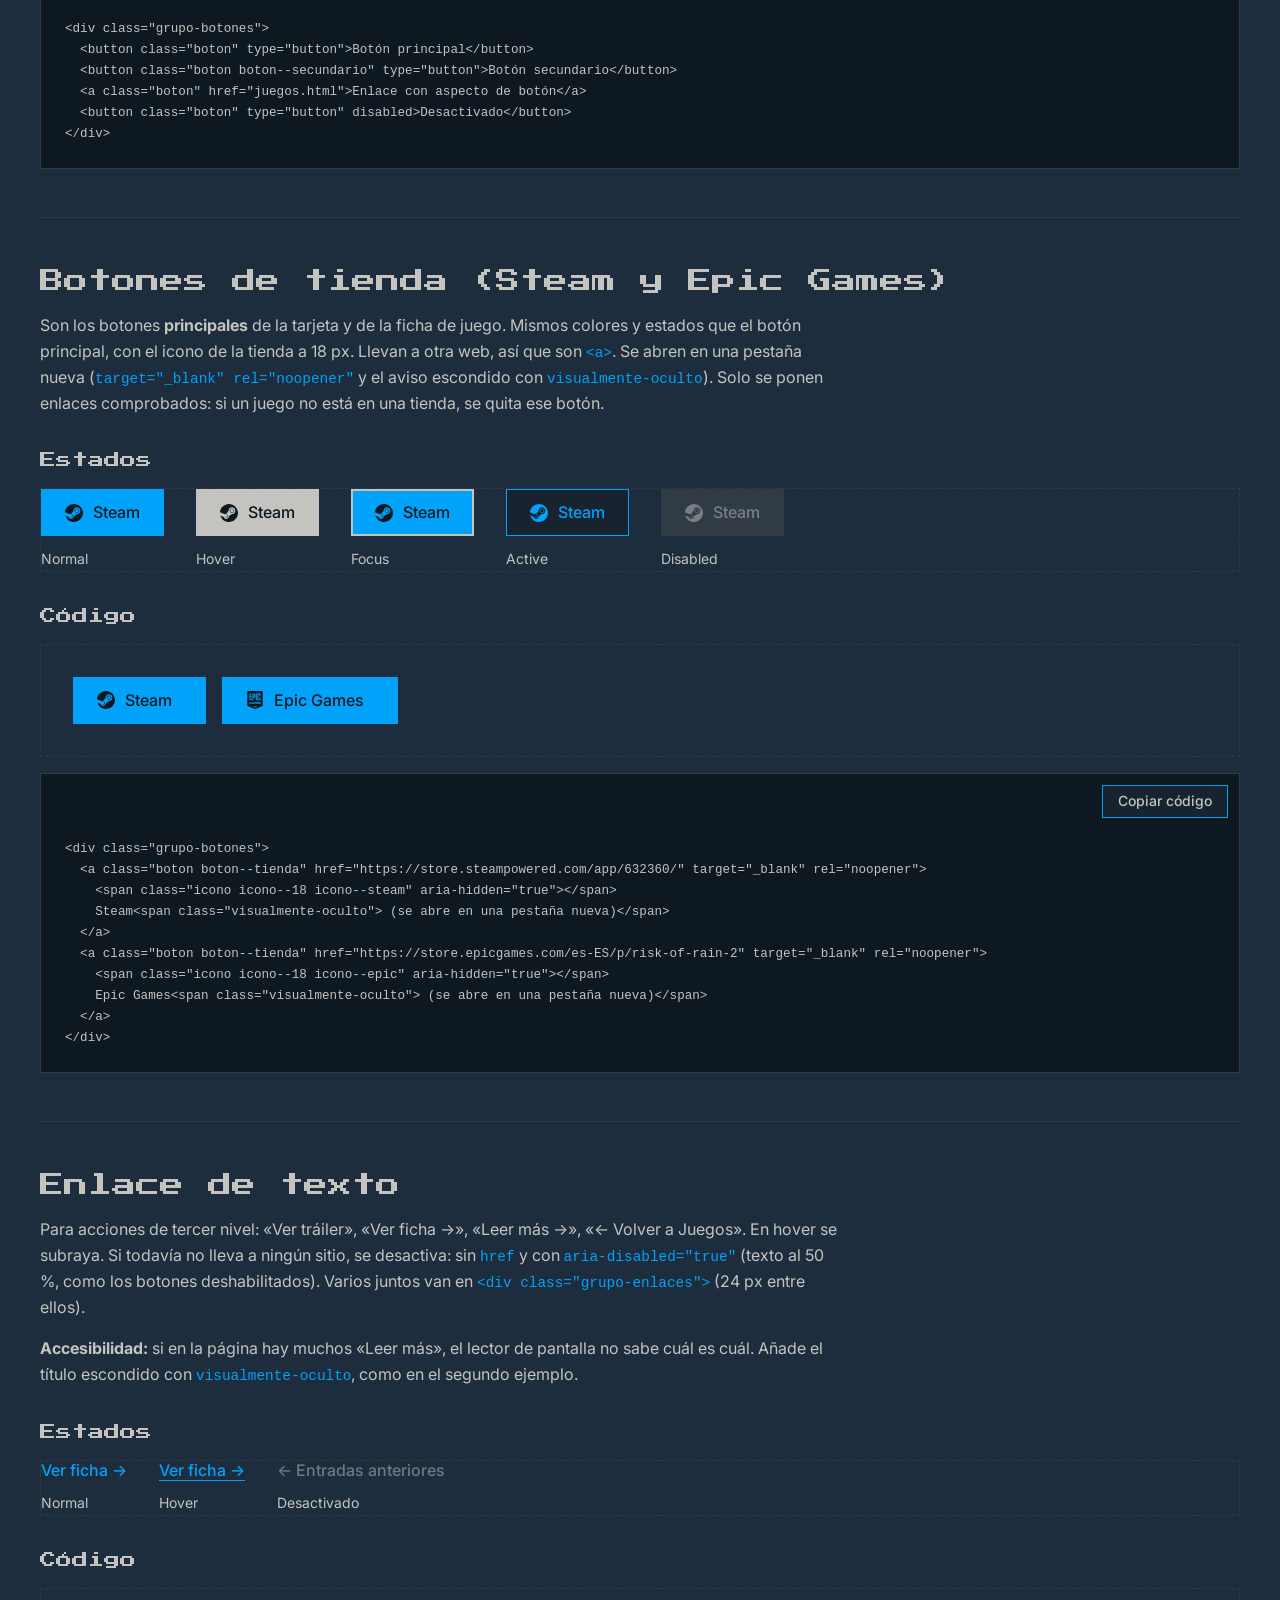
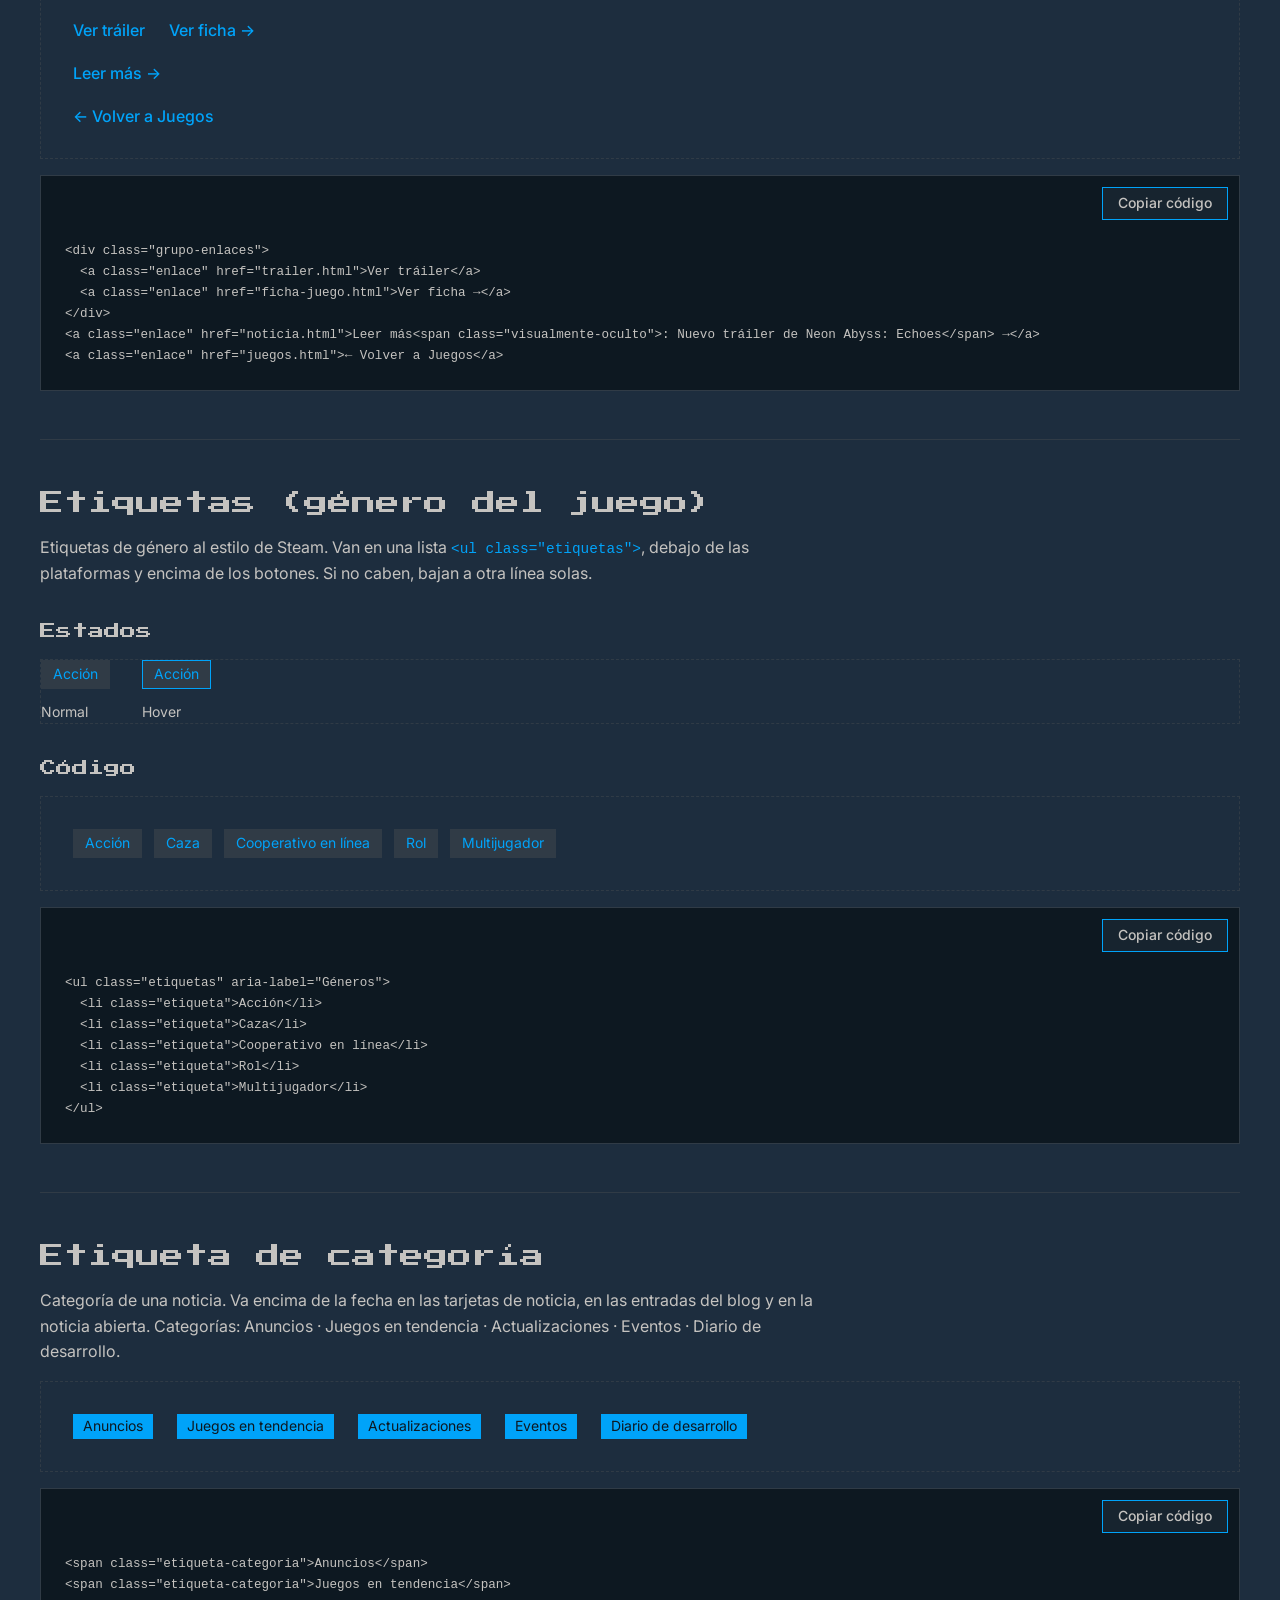
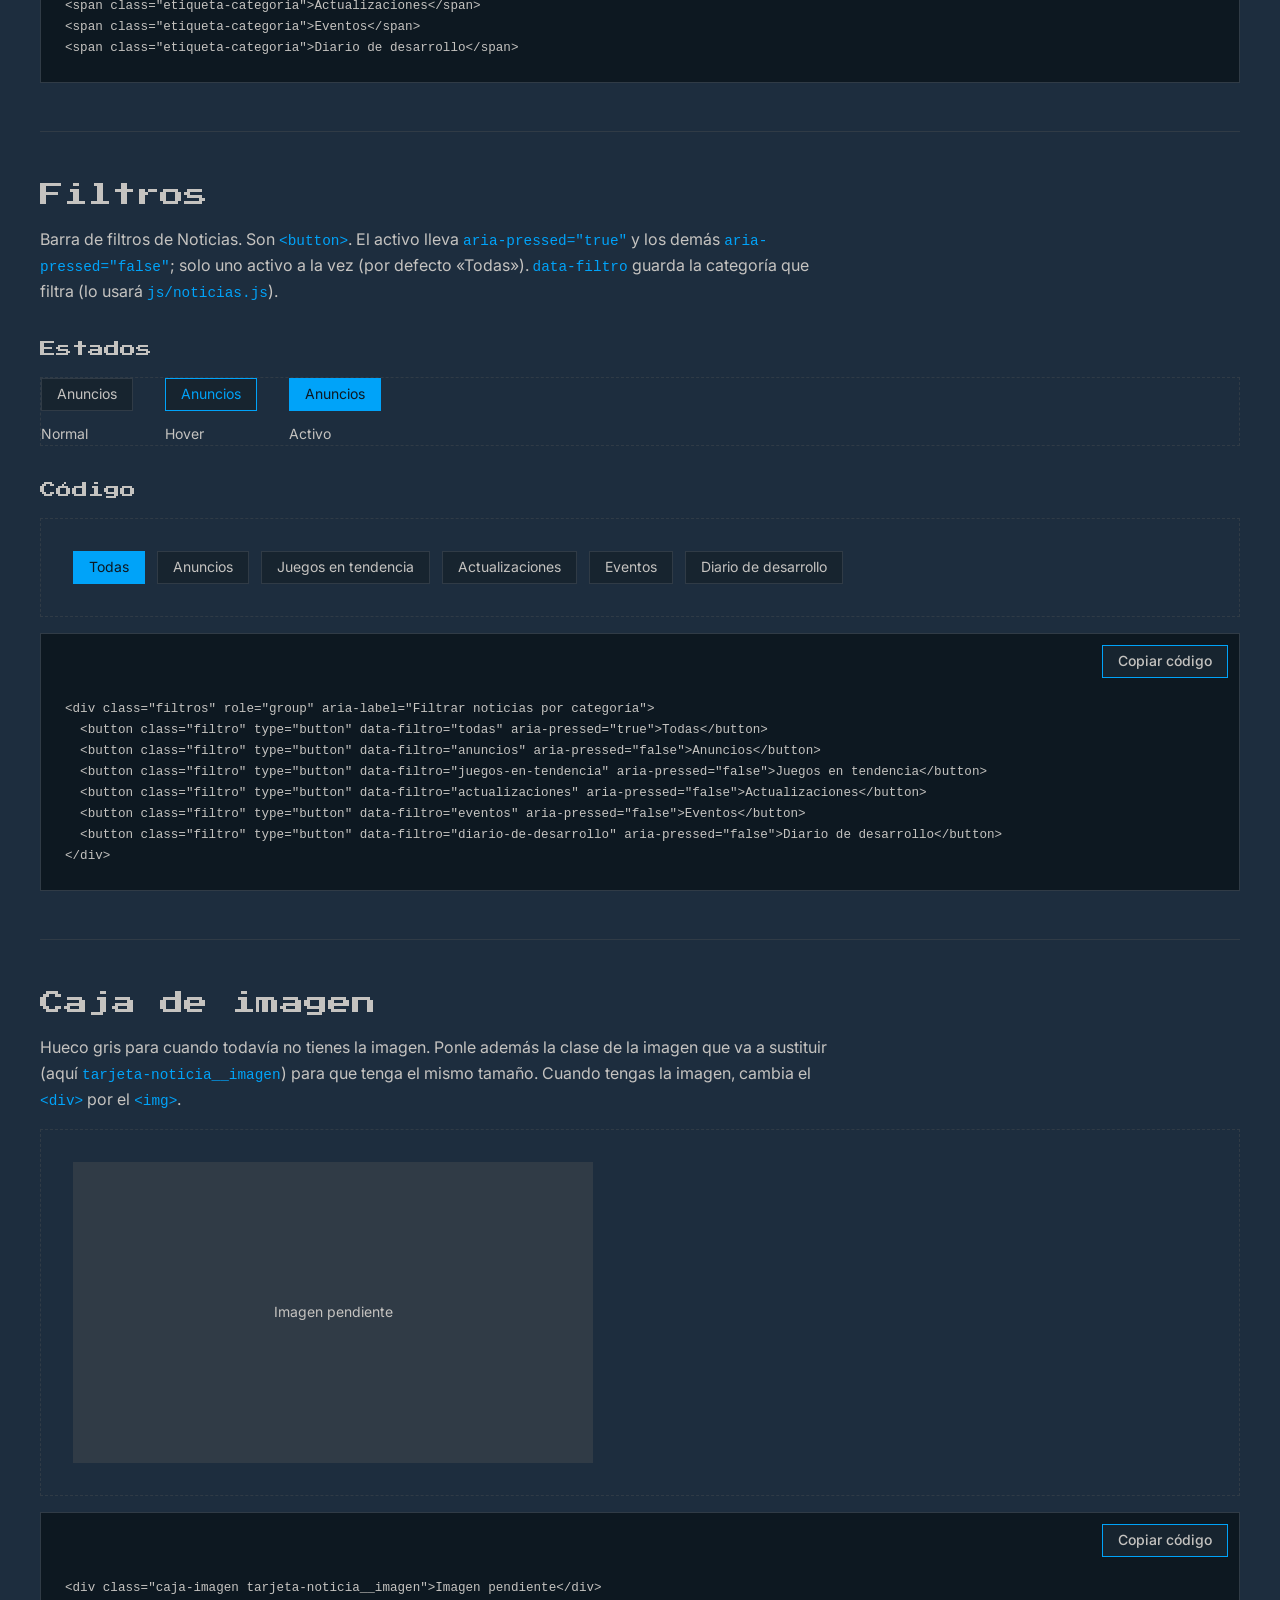
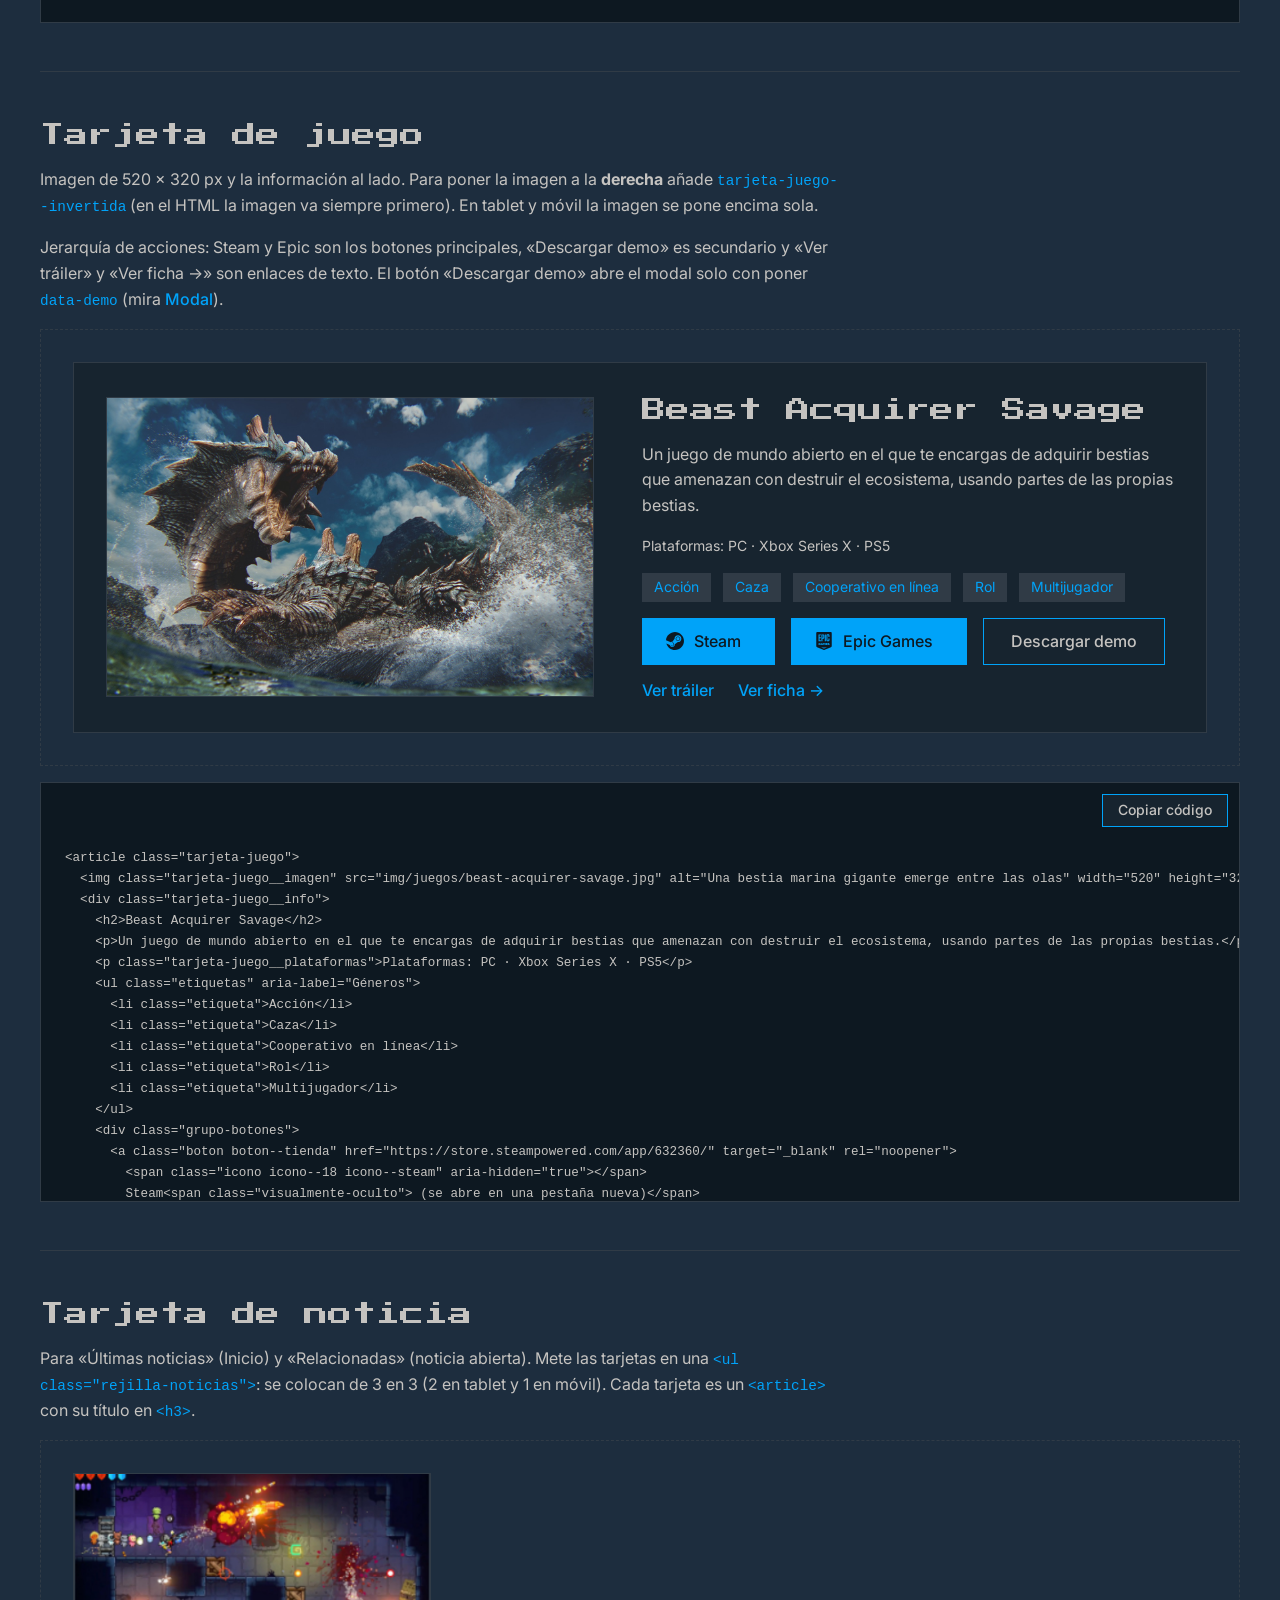
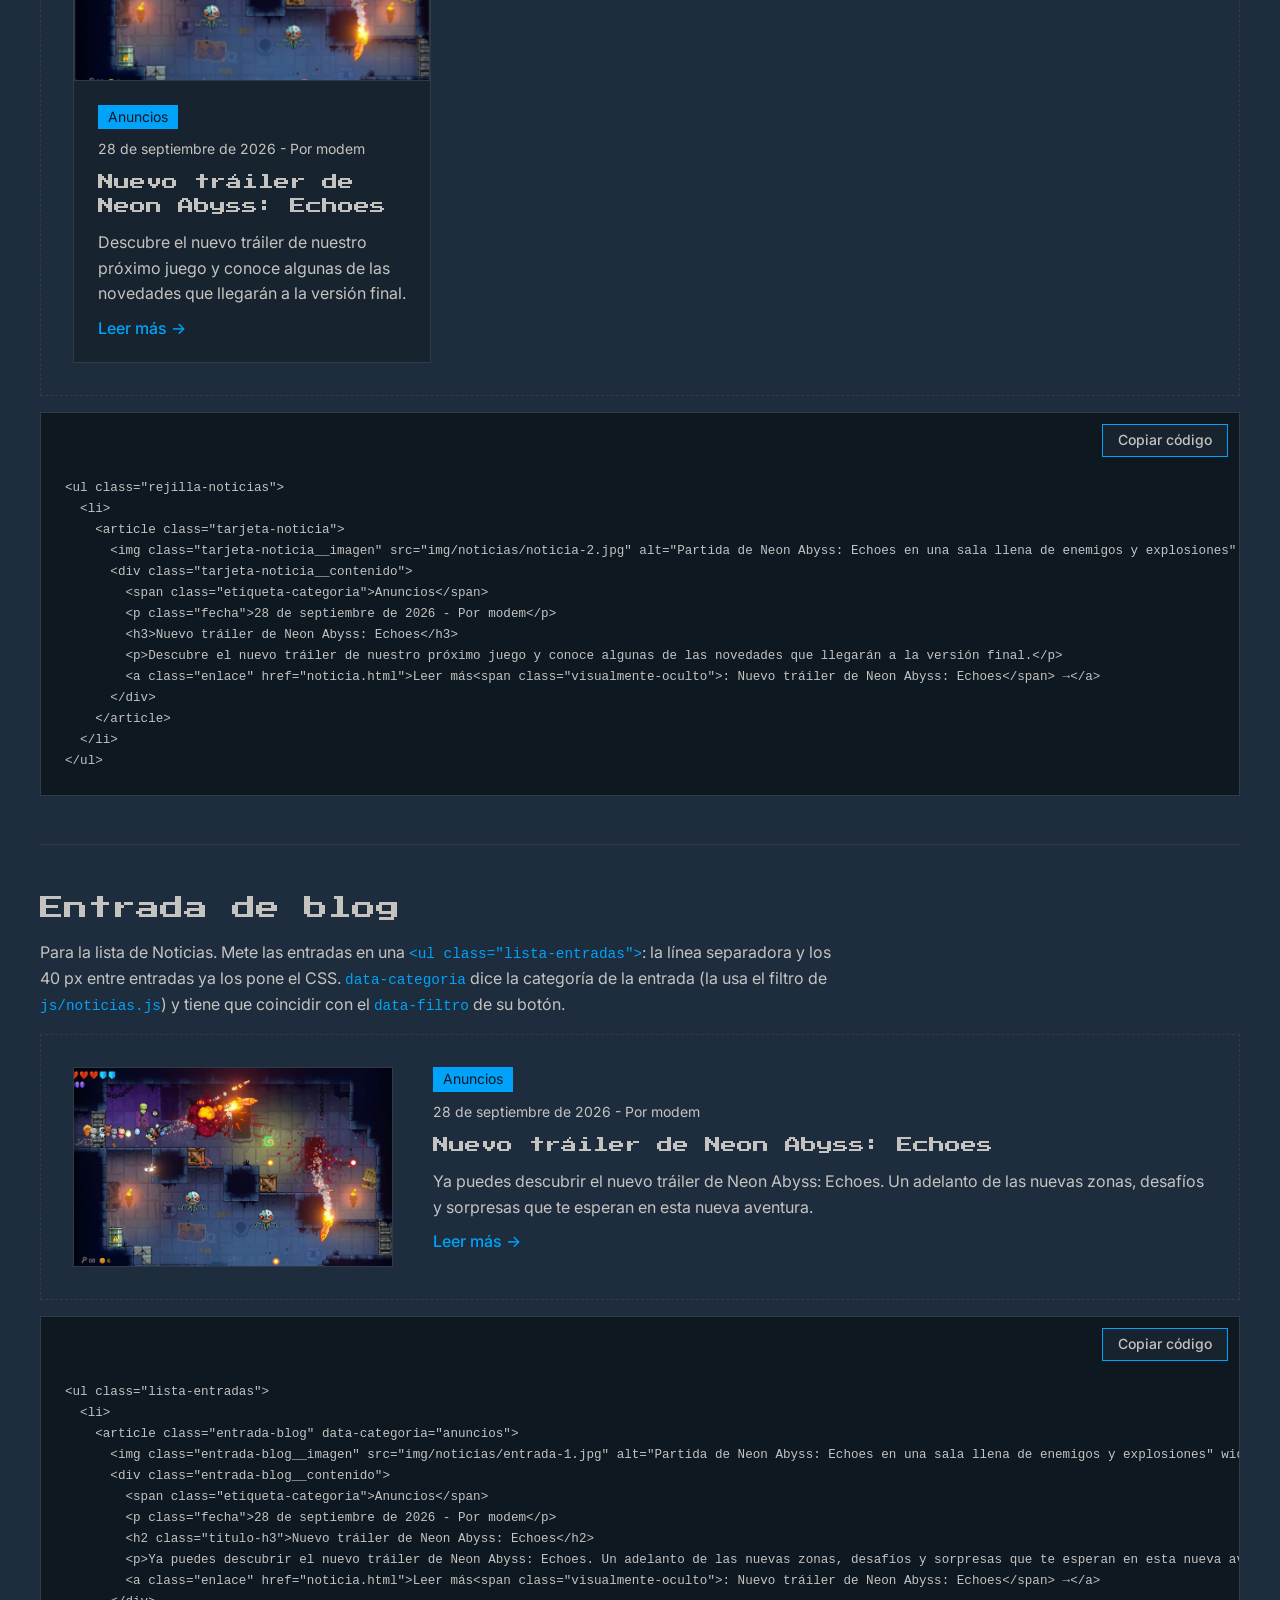
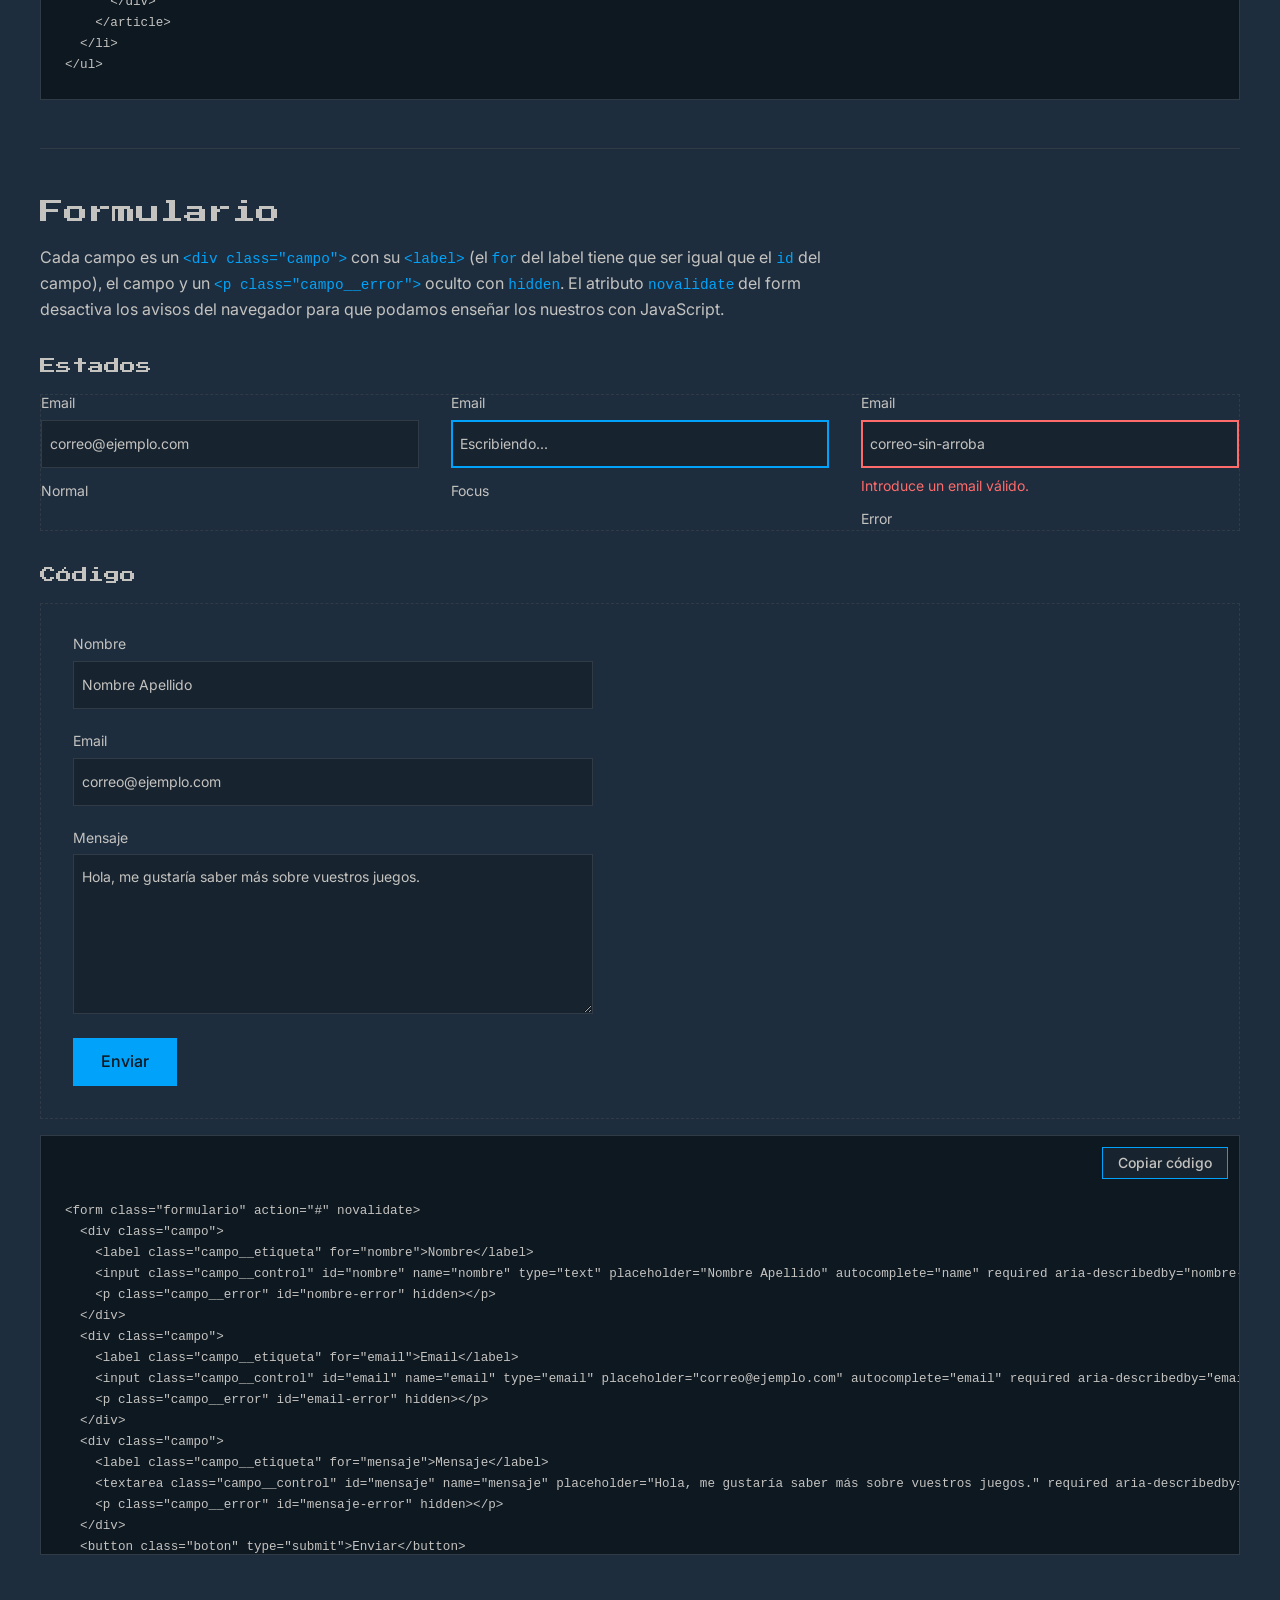
==== commit d1c63429: "Enlaces: redes del estudio, compartir noticia, quitar Epic y desactivar «Entradas anteriores» - Rede" ====
--- a/componentes.html
+++ b/componentes.html
@@ -54,11 +54,10 @@
         <li><a class="menu__enlace" href="contacto.html">Contacto</a></li>
       </ul>
 
-      <!-- TODO (grupo): poner los enlaces reales de las redes del estudio -->
       <ul class="redes header__redes">
-        <li><a class="red-social" href="#" aria-label="modem en X"><svg class="red-social__icono" viewBox="0 0 24 24" aria-hidden="true" focusable="false"><path d="M4 4l11.733 16h4.267l-11.733 -16l-4.267 0"/><path d="M4 20l6.768 -6.768m2.46 -2.46l6.772 -6.772"/></svg></a></li>
-        <li><a class="red-social" href="#" aria-label="modem en Instagram"><svg class="red-social__icono" viewBox="0 0 24 24" aria-hidden="true" focusable="false"><path d="M3 7a4 4 0 0 1 4 -4h10a4 4 0 0 1 4 4v10a4 4 0 0 1 -4 4h-10a4 4 0 0 1 -4 -4l0 -10"/><path d="M8.5 12a3.5 3.5 0 1 0 7 0a3.5 3.5 0 0 0 -7 0"/><path d="M17 7v.01"/></svg></a></li>
-        <li><a class="red-social" href="#" aria-label="modem en Facebook"><svg class="red-social__icono" viewBox="0 0 24 24" aria-hidden="true" focusable="false"><path d="M7 10v4h3v7h4v-7h3l1 -4h-4v-2a1 1 0 0 1 1 -1h3v-4h-3a5 5 0 0 0 -5 5v2h-3"/></svg></a></li>
+        <li><a class="red-social" href="https://x.com" target="_blank" rel="noopener" aria-label="modem en X (se abre en una pestaña nueva)"><svg class="red-social__icono" viewBox="0 0 24 24" aria-hidden="true" focusable="false"><path d="M4 4l11.733 16h4.267l-11.733 -16l-4.267 0"/><path d="M4 20l6.768 -6.768m2.46 -2.46l6.772 -6.772"/></svg></a></li>
+        <li><a class="red-social" href="https://www.instagram.com" target="_blank" rel="noopener" aria-label="modem en Instagram (se abre en una pestaña nueva)"><svg class="red-social__icono" viewBox="0 0 24 24" aria-hidden="true" focusable="false"><path d="M3 7a4 4 0 0 1 4 -4h10a4 4 0 0 1 4 4v10a4 4 0 0 1 -4 4h-10a4 4 0 0 1 -4 -4l0 -10"/><path d="M8.5 12a3.5 3.5 0 1 0 7 0a3.5 3.5 0 0 0 -7 0"/><path d="M17 7v.01"/></svg></a></li>
+        <li><a class="red-social" href="https://www.facebook.com" target="_blank" rel="noopener" aria-label="modem en Facebook (se abre en una pestaña nueva)"><svg class="red-social__icono" viewBox="0 0 24 24" aria-hidden="true" focusable="false"><path d="M7 10v4h3v7h4v-7h3l1 -4h-4v-2a1 1 0 0 1 1 -1h3v-4h-3a5 5 0 0 0 -5 5v2h-3"/></svg></a></li>
       </ul>
     </nav>
   </header>
@@ -206,9 +205,9 @@
                 <li><a class="menu__enlace" href="contacto.html">Contacto</a></li>
               </ul>
               <ul class="redes header__redes">
-                <li><a class="red-social" href="#" aria-label="modem en X"><svg class="red-social__icono" viewBox="0 0 24 24" aria-hidden="true" focusable="false"><path d="M4 4l11.733 16h4.267l-11.733 -16l-4.267 0"/><path d="M4 20l6.768 -6.768m2.46 -2.46l6.772 -6.772"/></svg></a></li>
-                <li><a class="red-social" href="#" aria-label="modem en Instagram"><svg class="red-social__icono" viewBox="0 0 24 24" aria-hidden="true" focusable="false"><path d="M3 7a4 4 0 0 1 4 -4h10a4 4 0 0 1 4 4v10a4 4 0 0 1 -4 4h-10a4 4 0 0 1 -4 -4l0 -10"/><path d="M8.5 12a3.5 3.5 0 1 0 7 0a3.5 3.5 0 0 0 -7 0"/><path d="M17 7v.01"/></svg></a></li>
-                <li><a class="red-social" href="#" aria-label="modem en Facebook"><svg class="red-social__icono" viewBox="0 0 24 24" aria-hidden="true" focusable="false"><path d="M7 10v4h3v7h4v-7h3l1 -4h-4v-2a1 1 0 0 1 1 -1h3v-4h-3a5 5 0 0 0 -5 5v2h-3"/></svg></a></li>
+                <li><a class="red-social" href="https://x.com" target="_blank" rel="noopener" aria-label="modem en X (se abre en una pestaña nueva)"><svg class="red-social__icono" viewBox="0 0 24 24" aria-hidden="true" focusable="false"><path d="M4 4l11.733 16h4.267l-11.733 -16l-4.267 0"/><path d="M4 20l6.768 -6.768m2.46 -2.46l6.772 -6.772"/></svg></a></li>
+                <li><a class="red-social" href="https://www.instagram.com" target="_blank" rel="noopener" aria-label="modem en Instagram (se abre en una pestaña nueva)"><svg class="red-social__icono" viewBox="0 0 24 24" aria-hidden="true" focusable="false"><path d="M3 7a4 4 0 0 1 4 -4h10a4 4 0 0 1 4 4v10a4 4 0 0 1 -4 4h-10a4 4 0 0 1 -4 -4l0 -10"/><path d="M8.5 12a3.5 3.5 0 1 0 7 0a3.5 3.5 0 0 0 -7 0"/><path d="M17 7v.01"/></svg></a></li>
+                <li><a class="red-social" href="https://www.facebook.com" target="_blank" rel="noopener" aria-label="modem en Facebook (se abre en una pestaña nueva)"><svg class="red-social__icono" viewBox="0 0 24 24" aria-hidden="true" focusable="false"><path d="M7 10v4h3v7h4v-7h3l1 -4h-4v-2a1 1 0 0 1 1 -1h3v-4h-3a5 5 0 0 0 -5 5v2h-3"/></svg></a></li>
               </ul>
             </nav>
           </header>
@@ -234,9 +233,9 @@
               </ul>
             </nav>
             <ul class="redes">
-              <li><a class="red-social" href="#" aria-label="modem en X"><svg class="red-social__icono" viewBox="0 0 24 24" aria-hidden="true" focusable="false"><path d="M4 4l11.733 16h4.267l-11.733 -16l-4.267 0"/><path d="M4 20l6.768 -6.768m2.46 -2.46l6.772 -6.772"/></svg></a></li>
-              <li><a class="red-social" href="#" aria-label="modem en Instagram"><svg class="red-social__icono" viewBox="0 0 24 24" aria-hidden="true" focusable="false"><path d="M3 7a4 4 0 0 1 4 -4h10a4 4 0 0 1 4 4v10a4 4 0 0 1 -4 4h-10a4 4 0 0 1 -4 -4l0 -10"/><path d="M8.5 12a3.5 3.5 0 1 0 7 0a3.5 3.5 0 0 0 -7 0"/><path d="M17 7v.01"/></svg></a></li>
-              <li><a class="red-social" href="#" aria-label="modem en Facebook"><svg class="red-social__icono" viewBox="0 0 24 24" aria-hidden="true" focusable="false"><path d="M7 10v4h3v7h4v-7h3l1 -4h-4v-2a1 1 0 0 1 1 -1h3v-4h-3a5 5 0 0 0 -5 5v2h-3"/></svg></a></li>
+              <li><a class="red-social" href="https://x.com" target="_blank" rel="noopener" aria-label="modem en X (se abre en una pestaña nueva)"><svg class="red-social__icono" viewBox="0 0 24 24" aria-hidden="true" focusable="false"><path d="M4 4l11.733 16h4.267l-11.733 -16l-4.267 0"/><path d="M4 20l6.768 -6.768m2.46 -2.46l6.772 -6.772"/></svg></a></li>
+              <li><a class="red-social" href="https://www.instagram.com" target="_blank" rel="noopener" aria-label="modem en Instagram (se abre en una pestaña nueva)"><svg class="red-social__icono" viewBox="0 0 24 24" aria-hidden="true" focusable="false"><path d="M3 7a4 4 0 0 1 4 -4h10a4 4 0 0 1 4 4v10a4 4 0 0 1 -4 4h-10a4 4 0 0 1 -4 -4l0 -10"/><path d="M8.5 12a3.5 3.5 0 1 0 7 0a3.5 3.5 0 0 0 -7 0"/><path d="M17 7v.01"/></svg></a></li>
+              <li><a class="red-social" href="https://www.facebook.com" target="_blank" rel="noopener" aria-label="modem en Facebook (se abre en una pestaña nueva)"><svg class="red-social__icono" viewBox="0 0 24 24" aria-hidden="true" focusable="false"><path d="M7 10v4h3v7h4v-7h3l1 -4h-4v-2a1 1 0 0 1 1 -1h3v-4h-3a5 5 0 0 0 -5 5v2h-3"/></svg></a></li>
             </ul>
             <p class="footer__copyright">© 2026 modem</p>
           </footer>
@@ -254,11 +253,10 @@
           <li><a class="red-social demo-hover" href="#redes" aria-label="Ejemplo hover"><svg class="red-social__icono" viewBox="0 0 24 24" aria-hidden="true" focusable="false"><path d="M4 4l11.733 16h4.267l-11.733 -16l-4.267 0"/><path d="M4 20l6.768 -6.768m2.46 -2.46l6.772 -6.772"/></svg></a><span>Hover</span></li>
         </ul>
         <div class="catalogo__ejemplo">
-          <!-- TODO (grupo): poner los enlaces reales de las redes del estudio -->
           <ul class="redes">
-            <li><a class="red-social" href="#" aria-label="modem en X"><svg class="red-social__icono" viewBox="0 0 24 24" aria-hidden="true" focusable="false"><path d="M4 4l11.733 16h4.267l-11.733 -16l-4.267 0"/><path d="M4 20l6.768 -6.768m2.46 -2.46l6.772 -6.772"/></svg></a></li>
-            <li><a class="red-social" href="#" aria-label="modem en Instagram"><svg class="red-social__icono" viewBox="0 0 24 24" aria-hidden="true" focusable="false"><path d="M3 7a4 4 0 0 1 4 -4h10a4 4 0 0 1 4 4v10a4 4 0 0 1 -4 4h-10a4 4 0 0 1 -4 -4l0 -10"/><path d="M8.5 12a3.5 3.5 0 1 0 7 0a3.5 3.5 0 0 0 -7 0"/><path d="M17 7v.01"/></svg></a></li>
-            <li><a class="red-social" href="#" aria-label="modem en Facebook"><svg class="red-social__icono" viewBox="0 0 24 24" aria-hidden="true" focusable="false"><path d="M7 10v4h3v7h4v-7h3l1 -4h-4v-2a1 1 0 0 1 1 -1h3v-4h-3a5 5 0 0 0 -5 5v2h-3"/></svg></a></li>
+            <li><a class="red-social" href="https://x.com" target="_blank" rel="noopener" aria-label="modem en X (se abre en una pestaña nueva)"><svg class="red-social__icono" viewBox="0 0 24 24" aria-hidden="true" focusable="false"><path d="M4 4l11.733 16h4.267l-11.733 -16l-4.267 0"/><path d="M4 20l6.768 -6.768m2.46 -2.46l6.772 -6.772"/></svg></a></li>
+            <li><a class="red-social" href="https://www.instagram.com" target="_blank" rel="noopener" aria-label="modem en Instagram (se abre en una pestaña nueva)"><svg class="red-social__icono" viewBox="0 0 24 24" aria-hidden="true" focusable="false"><path d="M3 7a4 4 0 0 1 4 -4h10a4 4 0 0 1 4 4v10a4 4 0 0 1 -4 4h-10a4 4 0 0 1 -4 -4l0 -10"/><path d="M8.5 12a3.5 3.5 0 1 0 7 0a3.5 3.5 0 0 0 -7 0"/><path d="M17 7v.01"/></svg></a></li>
+            <li><a class="red-social" href="https://www.facebook.com" target="_blank" rel="noopener" aria-label="modem en Facebook (se abre en una pestaña nueva)"><svg class="red-social__icono" viewBox="0 0 24 24" aria-hidden="true" focusable="false"><path d="M7 10v4h3v7h4v-7h3l1 -4h-4v-2a1 1 0 0 1 1 -1h3v-4h-3a5 5 0 0 0 -5 5v2h-3"/></svg></a></li>
           </ul>
         </div>
         <div class="catalogo__codigo"><pre><code></code></pre></div>
@@ -326,7 +324,7 @@
       <!-- ============================== BOTONES DE TIENDA ============================== -->
       <section class="catalogo__componente" id="botones-tienda" aria-labelledby="titulo-botones-tienda">
         <h2 id="titulo-botones-tienda">Botones de tienda (Steam y Epic Games)</h2>
-        <p>Son los botones <strong>principales</strong> de la tarjeta y de la ficha de juego. Mismos colores y estados que el botón principal, con el icono de la tienda a 18 px. Llevan a otra web, así que son <code>&lt;a&gt;</code>. Los enlaces reales los pone el grupo: de momento <code>href="#"</code> con un TODO.</p>
+        <p>Son los botones <strong>principales</strong> de la tarjeta y de la ficha de juego. Mismos colores y estados que el botón principal, con el icono de la tienda a 18 px. Llevan a otra web, así que son <code>&lt;a&gt;</code>. Se abren en una pestaña nueva (<code>target="_blank" rel="noopener"</code> y el aviso escondido con <code>visualmente-oculto</code>). Solo se ponen enlaces comprobados: si un juego no está en una tienda, se quita ese botón.</p>
         <h3>Estados</h3>
         <ul class="catalogo__estados">
           <li><a class="boton boton--tienda" href="#botones-tienda"><span class="icono icono--18 icono--steam" aria-hidden="true"></span>Steam</a><span>Normal</span></li>
@@ -338,15 +336,13 @@
         <h3>Código</h3>
         <div class="catalogo__ejemplo">
           <div class="grupo-botones">
-            <!-- TODO (grupo): poner el enlace real de Steam -->
-            <a class="boton boton--tienda" href="#">
+            <a class="boton boton--tienda" href="https://store.steampowered.com/app/632360/" target="_blank" rel="noopener">
               <span class="icono icono--18 icono--steam" aria-hidden="true"></span>
-              Steam
+              Steam<span class="visualmente-oculto"> (se abre en una pestaña nueva)</span>
             </a>
-            <!-- TODO (grupo): poner el enlace real de Epic Games -->
-            <a class="boton boton--tienda" href="#">
+            <a class="boton boton--tienda" href="https://store.epicgames.com/es-ES/p/risk-of-rain-2" target="_blank" rel="noopener">
               <span class="icono icono--18 icono--epic" aria-hidden="true"></span>
-              Epic Games
+              Epic Games<span class="visualmente-oculto"> (se abre en una pestaña nueva)</span>
             </a>
           </div>
         </div>
@@ -357,12 +353,13 @@
       <!-- ============================== ENLACE DE TEXTO ============================== -->
       <section class="catalogo__componente" id="enlaces" aria-labelledby="titulo-enlaces">
         <h2 id="titulo-enlaces">Enlace de texto</h2>
-        <p>Para acciones de tercer nivel: «Ver tráiler», «Ver ficha →», «Leer más →», «← Volver a Juegos». En hover se subraya. Varios juntos van en <code>&lt;div class="grupo-enlaces"&gt;</code> (24 px entre ellos).</p>
+        <p>Para acciones de tercer nivel: «Ver tráiler», «Ver ficha →», «Leer más →», «← Volver a Juegos». En hover se subraya. Si todavía no lleva a ningún sitio, se desactiva: sin <code>href</code> y con <code>aria-disabled="true"</code> (texto al 50 %, como los botones deshabilitados). Varios juntos van en <code>&lt;div class="grupo-enlaces"&gt;</code> (24 px entre ellos).</p>
         <p><strong>Accesibilidad:</strong> si en la página hay muchos «Leer más», el lector de pantalla no sabe cuál es cuál. Añade el título escondido con <code>visualmente-oculto</code>, como en el segundo ejemplo.</p>
         <h3>Estados</h3>
         <ul class="catalogo__estados">
           <li><a class="enlace" href="#enlaces">Ver ficha →</a><span>Normal</span></li>
           <li><a class="enlace demo-hover" href="#enlaces">Ver ficha →</a><span>Hover</span></li>
+          <li><a class="enlace" aria-disabled="true">← Entradas anteriores</a><span>Desactivado</span></li>
         </ul>
         <h3>Código</h3>
         <div class="catalogo__ejemplo">
@@ -471,15 +468,13 @@
                 <li class="etiqueta">Multijugador</li>
               </ul>
               <div class="grupo-botones">
-                <!-- TODO (grupo): poner el enlace real de Steam -->
-                <a class="boton boton--tienda" href="#">
+                <a class="boton boton--tienda" href="https://store.steampowered.com/app/632360/" target="_blank" rel="noopener">
                   <span class="icono icono--18 icono--steam" aria-hidden="true"></span>
-                  Steam
+                  Steam<span class="visualmente-oculto"> (se abre en una pestaña nueva)</span>
                 </a>
-                <!-- TODO (grupo): poner el enlace real de Epic Games -->
-                <a class="boton boton--tienda" href="#">
+                <a class="boton boton--tienda" href="https://store.epicgames.com/es-ES/p/risk-of-rain-2" target="_blank" rel="noopener">
                   <span class="icono icono--18 icono--epic" aria-hidden="true"></span>
-                  Epic Games
+                  Epic Games<span class="visualmente-oculto"> (se abre en una pestaña nueva)</span>
                 </a>
                 <button class="boton boton--secundario" type="button" data-demo="Beast Acquirer Savage" data-plataformas="PC, Xbox Series X, PS5">Descargar demo</button>
               </div>
@@ -733,9 +728,8 @@
               </div>
             </dl>
             <div class="datos-juego__comprar">
-              <!-- TODO (grupo): poner los enlaces reales de las tiendas -->
-              <a class="boton boton--tienda" href="#"><span class="icono icono--18 icono--steam" aria-hidden="true"></span>Steam</a>
-              <a class="boton boton--tienda" href="#"><span class="icono icono--18 icono--epic" aria-hidden="true"></span>Epic Games</a>
+              <a class="boton boton--tienda" href="https://store.steampowered.com/app/632360/" target="_blank" rel="noopener"><span class="icono icono--18 icono--steam" aria-hidden="true"></span>Steam<span class="visualmente-oculto"> (se abre en una pestaña nueva)</span></a>
+              <a class="boton boton--tienda" href="https://store.epicgames.com/es-ES/p/risk-of-rain-2" target="_blank" rel="noopener"><span class="icono icono--18 icono--epic" aria-hidden="true"></span>Epic Games<span class="visualmente-oculto"> (se abre en una pestaña nueva)</span></a>
             </div>
             <button class="boton boton--secundario boton--ancho-completo" type="button" data-demo="Beast Acquirer Savage" data-plataformas="PC, Xbox Series X, PS5">Descargar demo</button>
           </aside>
@@ -813,9 +807,8 @@
             <h2 class="titulo-h3">¡Echa un vistazo a la acción de Beast Acquirer Savage!</h2>
             <p class="datos-video__descripcion">Beast Acquirer Savage es la última entrega hasta la fecha de la saga Beast Acquirer.</p>
             <div class="grupo-botones">
-              <!-- TODO (grupo): poner los enlaces reales de las tiendas -->
-              <a class="boton boton--tienda" href="#"><span class="icono icono--18 icono--steam" aria-hidden="true"></span>Steam</a>
-              <a class="boton boton--tienda" href="#"><span class="icono icono--18 icono--epic" aria-hidden="true"></span>Epic Games</a>
+              <a class="boton boton--tienda" href="https://store.steampowered.com/app/632360/" target="_blank" rel="noopener"><span class="icono icono--18 icono--steam" aria-hidden="true"></span>Steam<span class="visualmente-oculto"> (se abre en una pestaña nueva)</span></a>
+              <a class="boton boton--tienda" href="https://store.epicgames.com/es-ES/p/risk-of-rain-2" target="_blank" rel="noopener"><span class="icono icono--18 icono--epic" aria-hidden="true"></span>Epic Games<span class="visualmente-oculto"> (se abre en una pestaña nueva)</span></a>
               <button class="boton boton--secundario" type="button" data-demo="Beast Acquirer Savage" data-plataformas="PC, Xbox Series X, PS5">Descargar demo</button>
             </div>
           </div>
@@ -843,11 +836,11 @@
             <hr class="separador">
             <div class="compartir">
               <span class="compartir__texto">Compartir:</span>
-              <!-- TODO (grupo): poner los enlaces para compartir -->
+              <!-- En noticia.html, js/noticia.js pone la dirección de la página actual -->
               <ul class="redes">
-                <li><a class="red-social" href="#" aria-label="Compartir en X"><svg class="red-social__icono" viewBox="0 0 24 24" aria-hidden="true" focusable="false"><path d="M4 4l11.733 16h4.267l-11.733 -16l-4.267 0"/><path d="M4 20l6.768 -6.768m2.46 -2.46l6.772 -6.772"/></svg></a></li>
-                <li><a class="red-social" href="#" aria-label="Compartir en Instagram"><svg class="red-social__icono" viewBox="0 0 24 24" aria-hidden="true" focusable="false"><path d="M3 7a4 4 0 0 1 4 -4h10a4 4 0 0 1 4 4v10a4 4 0 0 1 -4 4h-10a4 4 0 0 1 -4 -4l0 -10"/><path d="M8.5 12a3.5 3.5 0 1 0 7 0a3.5 3.5 0 0 0 -7 0"/><path d="M17 7v.01"/></svg></a></li>
-                <li><a class="red-social" href="#" aria-label="Compartir en Facebook"><svg class="red-social__icono" viewBox="0 0 24 24" aria-hidden="true" focusable="false"><path d="M7 10v4h3v7h4v-7h3l1 -4h-4v-2a1 1 0 0 1 1 -1h3v-4h-3a5 5 0 0 0 -5 5v2h-3"/></svg></a></li>
+                <li><a class="red-social" href="https://x.com/intent/post?url=https%3A%2F%2Fa26migueltv.github.io%2Fmodem-web%2Fnoticia.html" target="_blank" rel="noopener" data-compartir="x" aria-label="Compartir en X (se abre en una pestaña nueva)"><svg class="red-social__icono" viewBox="0 0 24 24" aria-hidden="true" focusable="false"><path d="M4 4l11.733 16h4.267l-11.733 -16l-4.267 0"/><path d="M4 20l6.768 -6.768m2.46 -2.46l6.772 -6.772"/></svg></a></li>
+                <li><a class="red-social" href="https://www.instagram.com" target="_blank" rel="noopener" data-compartir="instagram" aria-label="Compartir en Instagram (se abre en una pestaña nueva)"><svg class="red-social__icono" viewBox="0 0 24 24" aria-hidden="true" focusable="false"><path d="M3 7a4 4 0 0 1 4 -4h10a4 4 0 0 1 4 4v10a4 4 0 0 1 -4 4h-10a4 4 0 0 1 -4 -4l0 -10"/><path d="M8.5 12a3.5 3.5 0 1 0 7 0a3.5 3.5 0 0 0 -7 0"/><path d="M17 7v.01"/></svg></a></li>
+                <li><a class="red-social" href="https://www.facebook.com/sharer/sharer.php?u=https%3A%2F%2Fa26migueltv.github.io%2Fmodem-web%2Fnoticia.html" target="_blank" rel="noopener" data-compartir="facebook" aria-label="Compartir en Facebook (se abre en una pestaña nueva)"><svg class="red-social__icono" viewBox="0 0 24 24" aria-hidden="true" focusable="false"><path d="M7 10v4h3v7h4v-7h3l1 -4h-4v-2a1 1 0 0 1 1 -1h3v-4h-3a5 5 0 0 0 -5 5v2h-3"/></svg></a></li>
               </ul>
             </div>
           </article>
@@ -872,11 +865,10 @@
       </ul>
     </nav>
 
-    <!-- TODO (grupo): poner los enlaces reales de las redes del estudio -->
     <ul class="redes">
-      <li><a class="red-social" href="#" aria-label="modem en X"><svg class="red-social__icono" viewBox="0 0 24 24" aria-hidden="true" focusable="false"><path d="M4 4l11.733 16h4.267l-11.733 -16l-4.267 0"/><path d="M4 20l6.768 -6.768m2.46 -2.46l6.772 -6.772"/></svg></a></li>
-      <li><a class="red-social" href="#" aria-label="modem en Instagram"><svg class="red-social__icono" viewBox="0 0 24 24" aria-hidden="true" focusable="false"><path d="M3 7a4 4 0 0 1 4 -4h10a4 4 0 0 1 4 4v10a4 4 0 0 1 -4 4h-10a4 4 0 0 1 -4 -4l0 -10"/><path d="M8.5 12a3.5 3.5 0 1 0 7 0a3.5 3.5 0 0 0 -7 0"/><path d="M17 7v.01"/></svg></a></li>
-      <li><a class="red-social" href="#" aria-label="modem en Facebook"><svg class="red-social__icono" viewBox="0 0 24 24" aria-hidden="true" focusable="false"><path d="M7 10v4h3v7h4v-7h3l1 -4h-4v-2a1 1 0 0 1 1 -1h3v-4h-3a5 5 0 0 0 -5 5v2h-3"/></svg></a></li>
+      <li><a class="red-social" href="https://x.com" target="_blank" rel="noopener" aria-label="modem en X (se abre en una pestaña nueva)"><svg class="red-social__icono" viewBox="0 0 24 24" aria-hidden="true" focusable="false"><path d="M4 4l11.733 16h4.267l-11.733 -16l-4.267 0"/><path d="M4 20l6.768 -6.768m2.46 -2.46l6.772 -6.772"/></svg></a></li>
+      <li><a class="red-social" href="https://www.instagram.com" target="_blank" rel="noopener" aria-label="modem en Instagram (se abre en una pestaña nueva)"><svg class="red-social__icono" viewBox="0 0 24 24" aria-hidden="true" focusable="false"><path d="M3 7a4 4 0 0 1 4 -4h10a4 4 0 0 1 4 4v10a4 4 0 0 1 -4 4h-10a4 4 0 0 1 -4 -4l0 -10"/><path d="M8.5 12a3.5 3.5 0 1 0 7 0a3.5 3.5 0 0 0 -7 0"/><path d="M17 7v.01"/></svg></a></li>
+      <li><a class="red-social" href="https://www.facebook.com" target="_blank" rel="noopener" aria-label="modem en Facebook (se abre en una pestaña nueva)"><svg class="red-social__icono" viewBox="0 0 24 24" aria-hidden="true" focusable="false"><path d="M7 10v4h3v7h4v-7h3l1 -4h-4v-2a1 1 0 0 1 1 -1h3v-4h-3a5 5 0 0 0 -5 5v2h-3"/></svg></a></li>
     </ul>
 
     <p class="footer__copyright">© 2026 modem</p>
--- a/css/components.css
+++ b/css/components.css
@@ -603,6 +603,17 @@
   text-decoration-color: currentColor;
 }
 
+/* Desactivado (cuando todavía no lleva a ningún sitio, como "← Entradas
+   anteriores"). La guía no lo define para el enlace: copiamos el estado
+   Disabled de los botones (texto al 50 %), sin subrayado en hover.
+   Se escribe sin href y con aria-disabled="true":
+     <a class="enlace" aria-disabled="true">← Entradas anteriores</a>     */
+.enlace[aria-disabled="true"] {
+  color: var(--color-texto-deshabilitado);
+  text-decoration-color: transparent;
+  cursor: default;
+}
+
 /* Fila de enlaces separados 24 px ("Ver tráiler   Ver ficha →") */
 .grupo-enlaces {
   display: flex;
@@ -1616,6 +1627,7 @@
 /* Compartir: "Compartir:" + iconos de redes */
 .compartir {
   display: flex;
+  flex-wrap: wrap; /* el aviso de "Enlace copiado" baja si no cabe */
   align-items: center;
   gap: var(--espacio-16);
 }
@@ -1624,3 +1636,14 @@
   color: var(--color-texto-secundario);
   font-size: var(--tamano-pequeno);
 }
+
+/* Aviso "Enlace copiado" (lo escribe js/noticia.js). Mismo estilo que
+   "Compartir:"; si está vacío no ocupa sitio. */
+.compartir__aviso {
+  color: var(--color-texto-secundario);
+  font-size: var(--tamano-pequeno);
+}
+
+.compartir__aviso:empty {
+  display: none;
+}
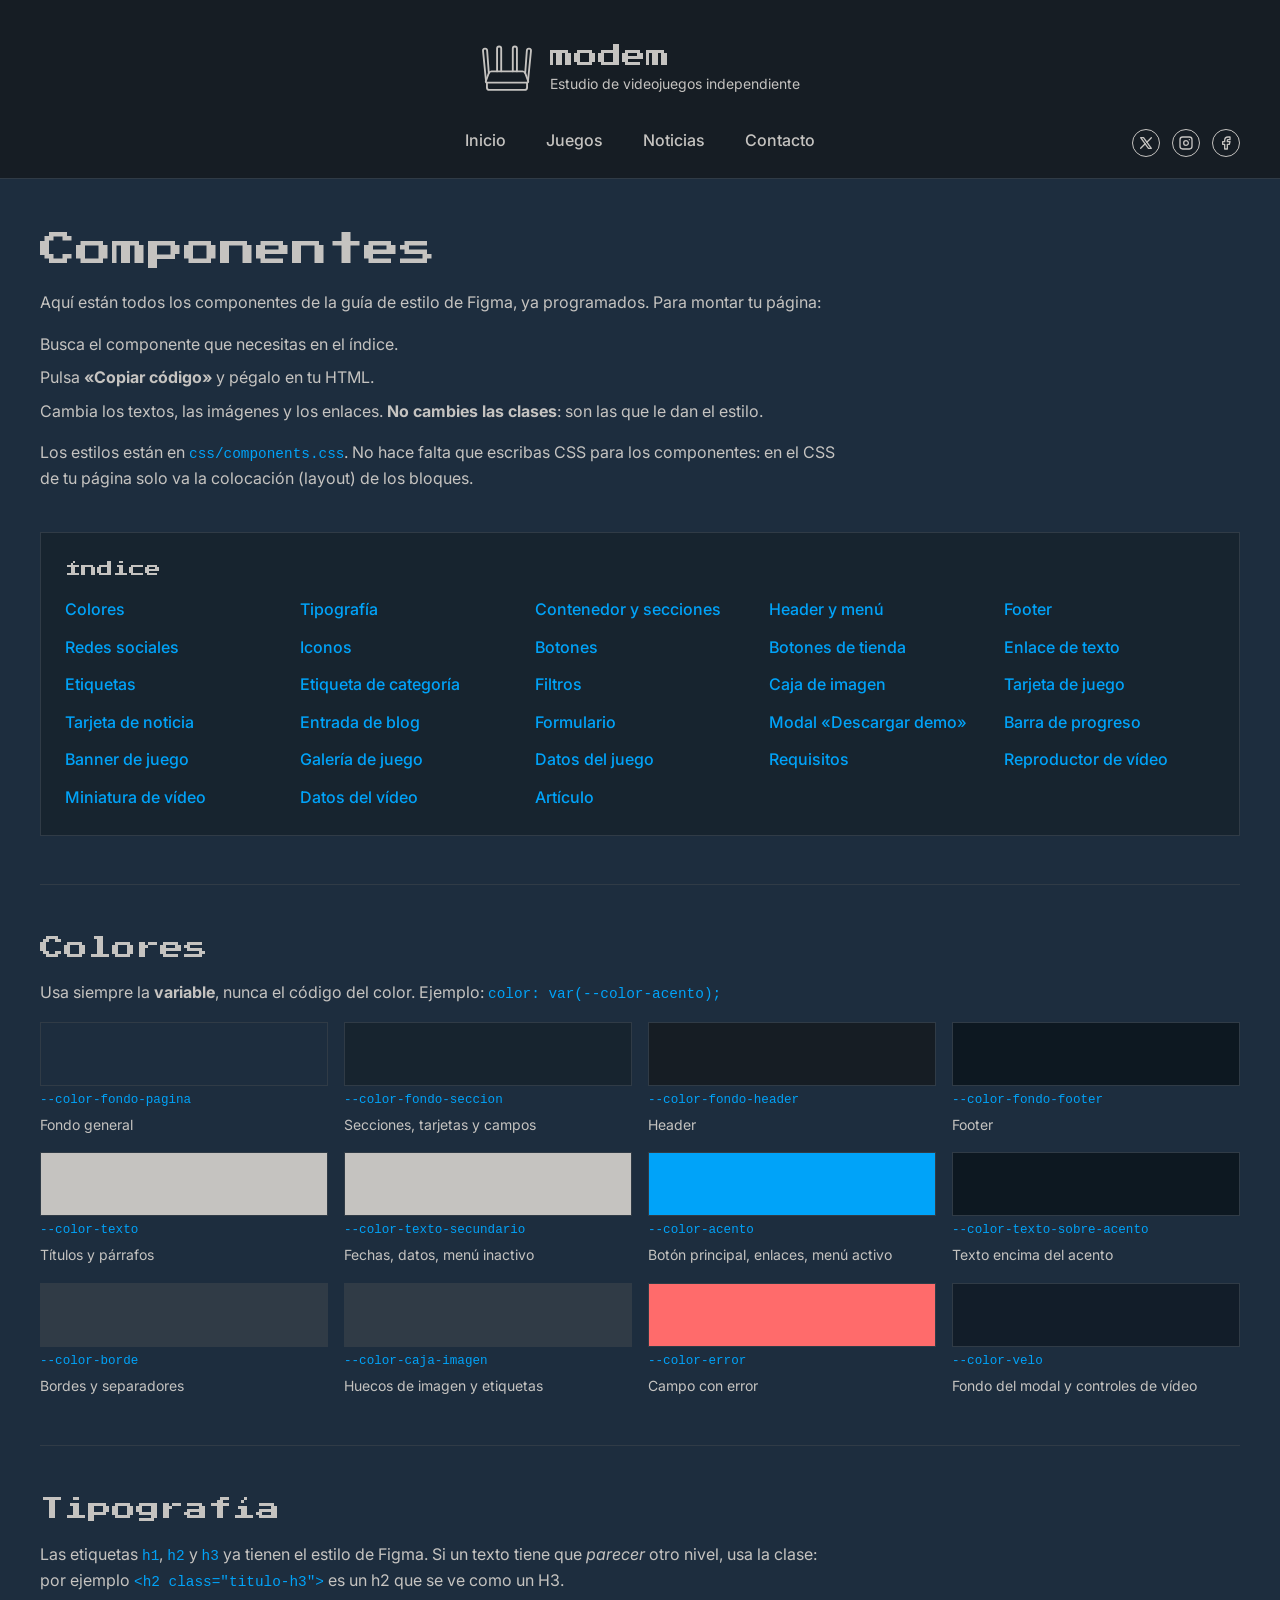
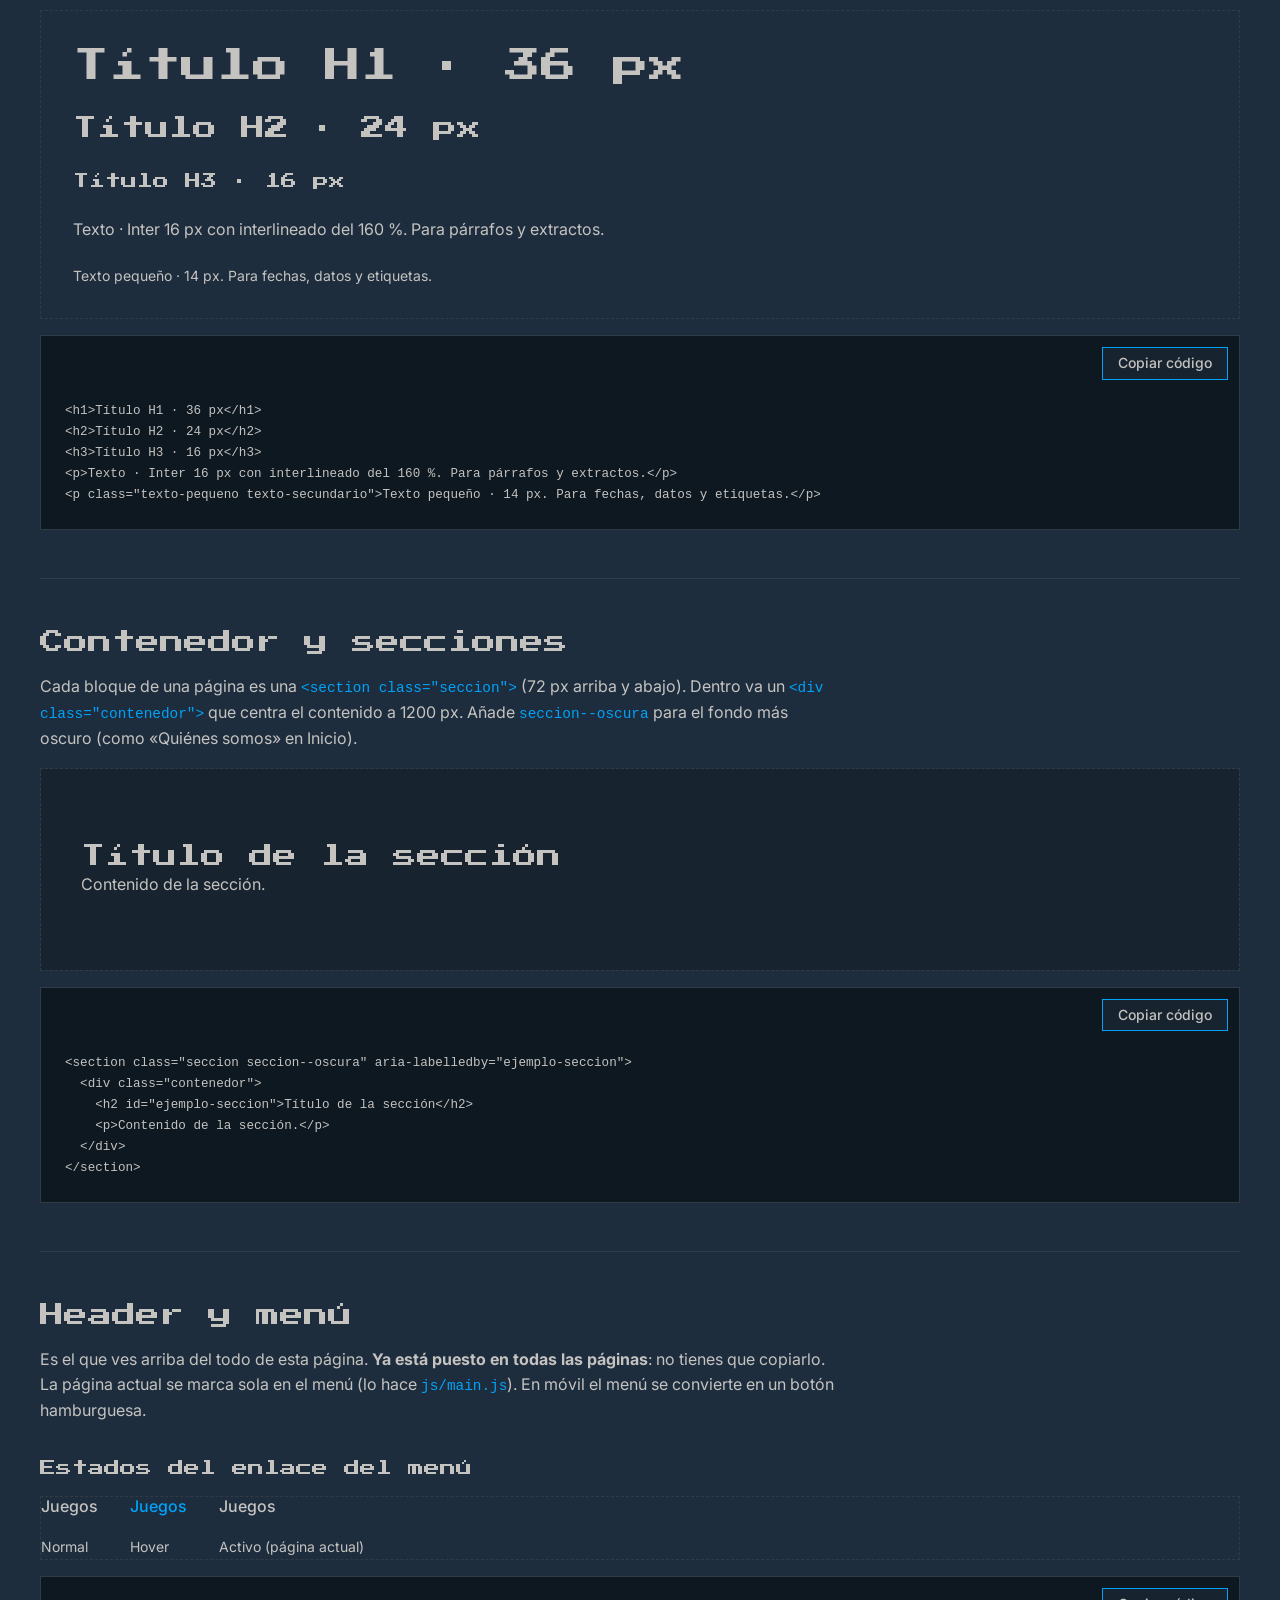
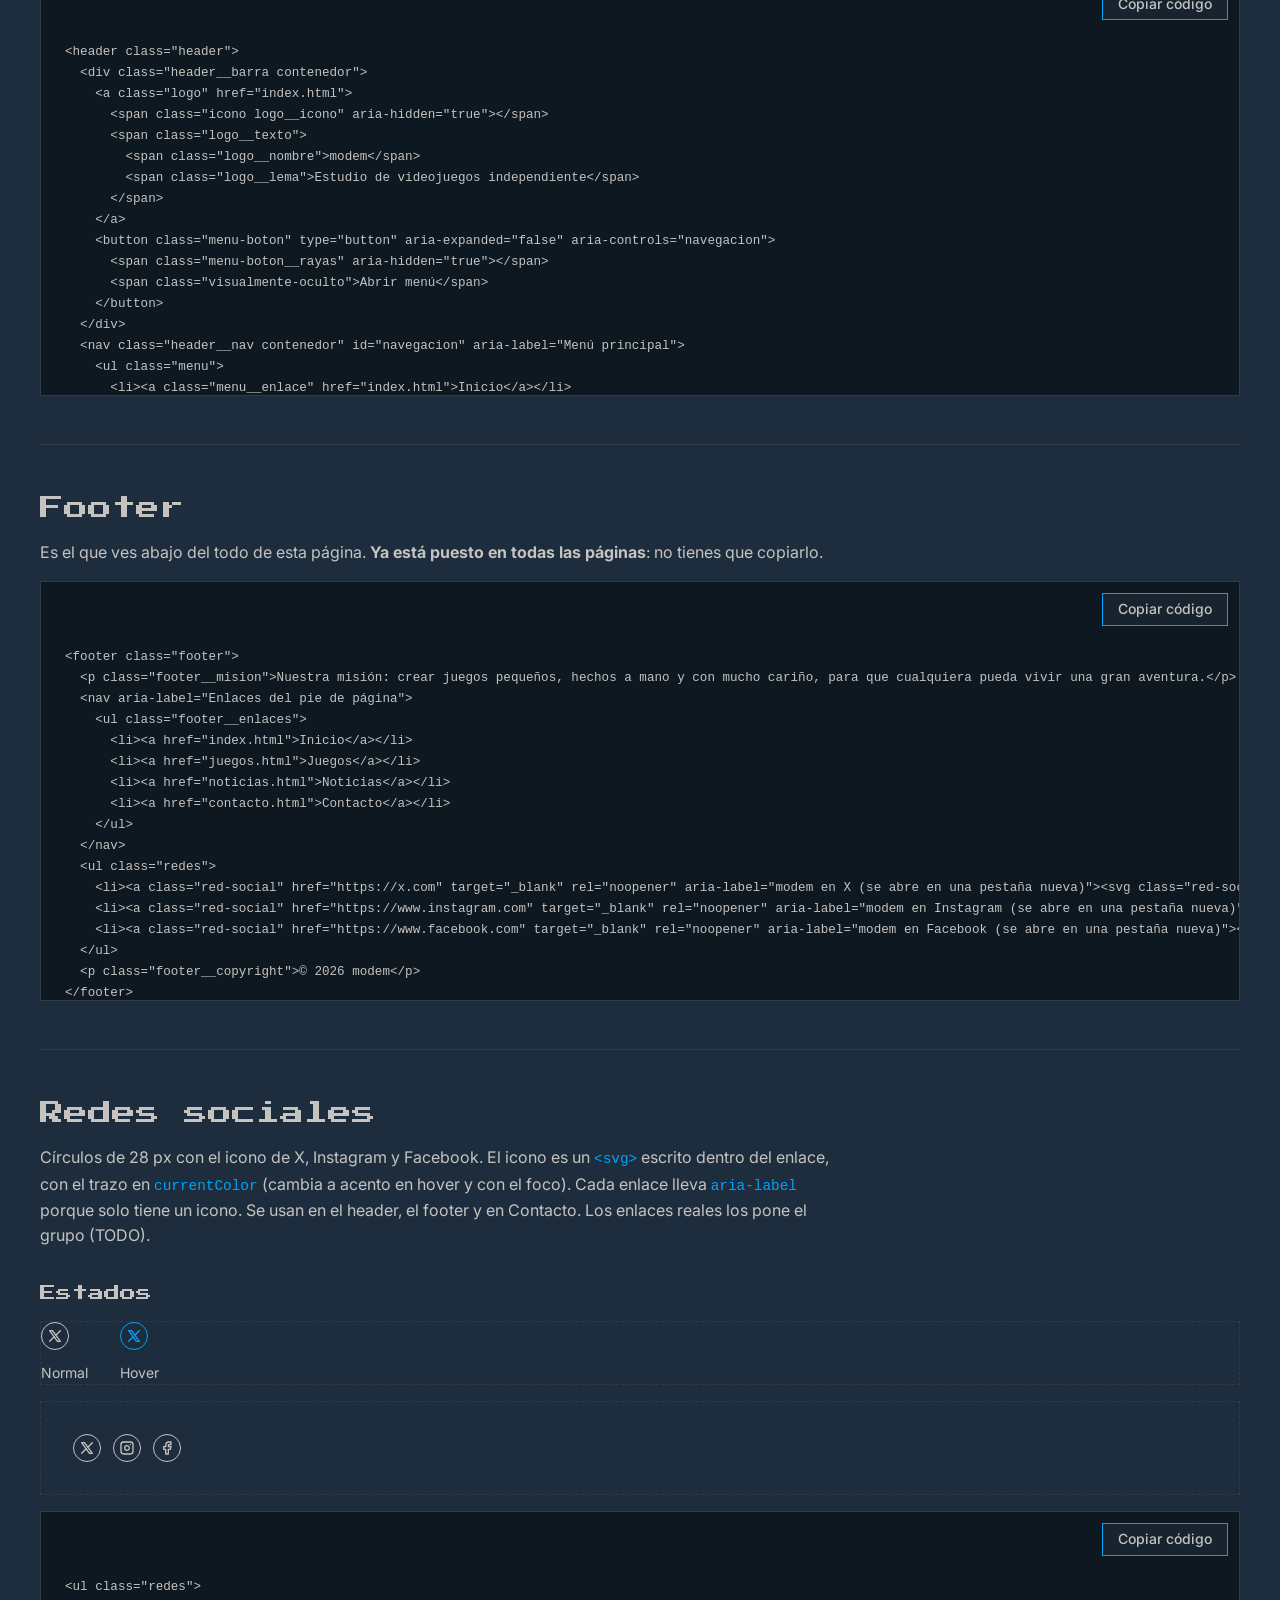
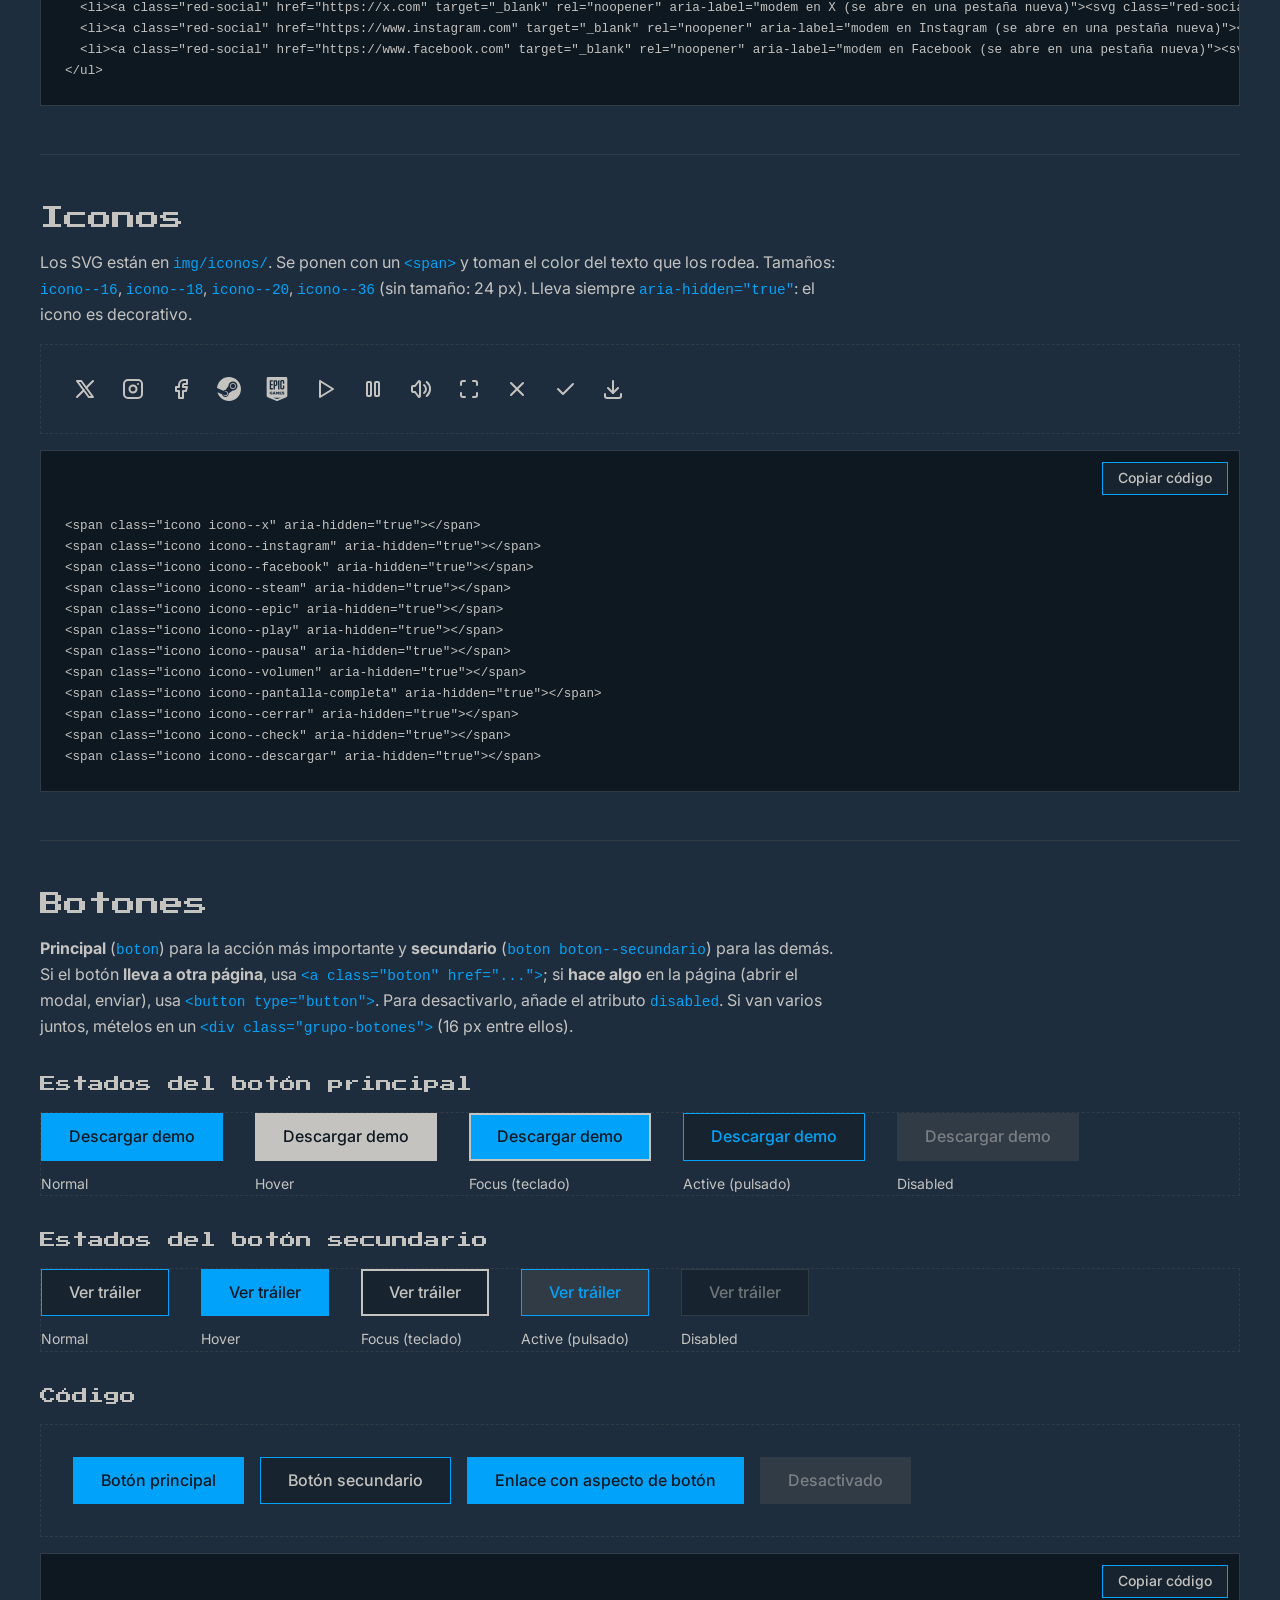
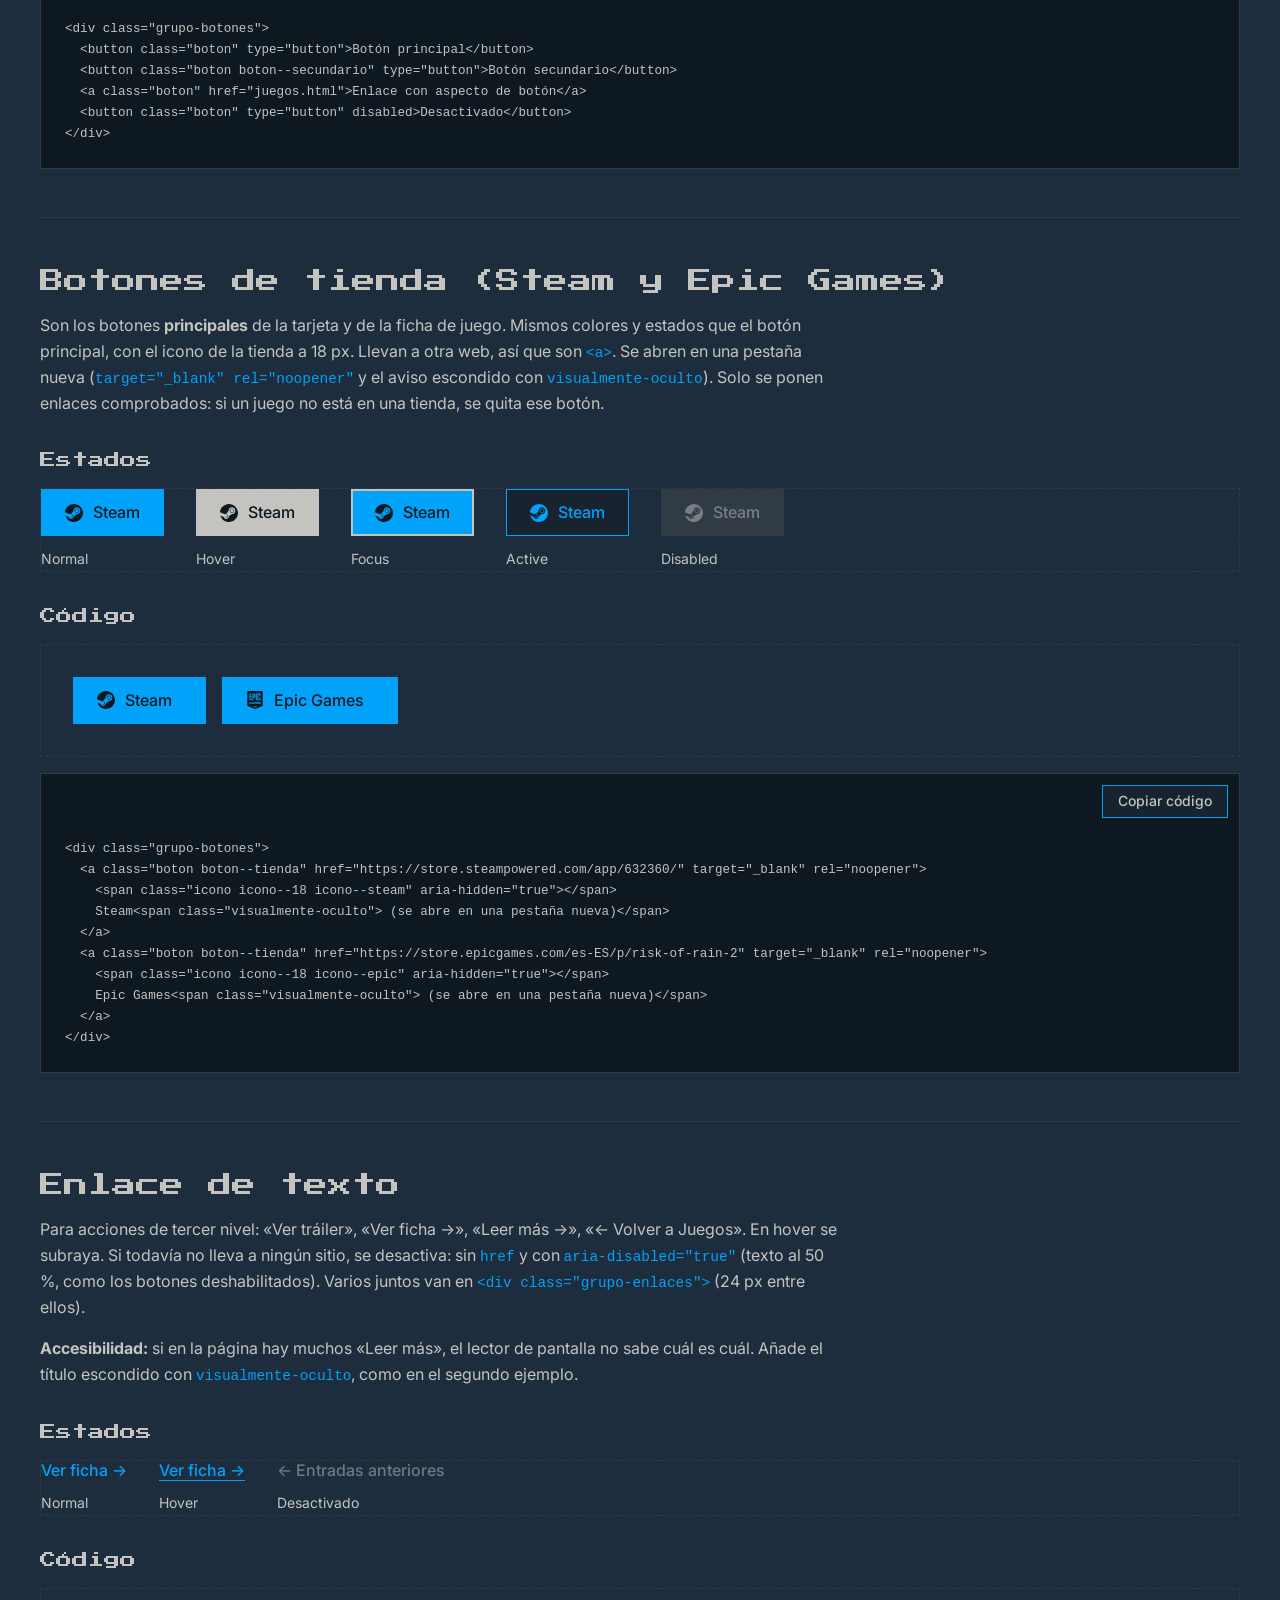
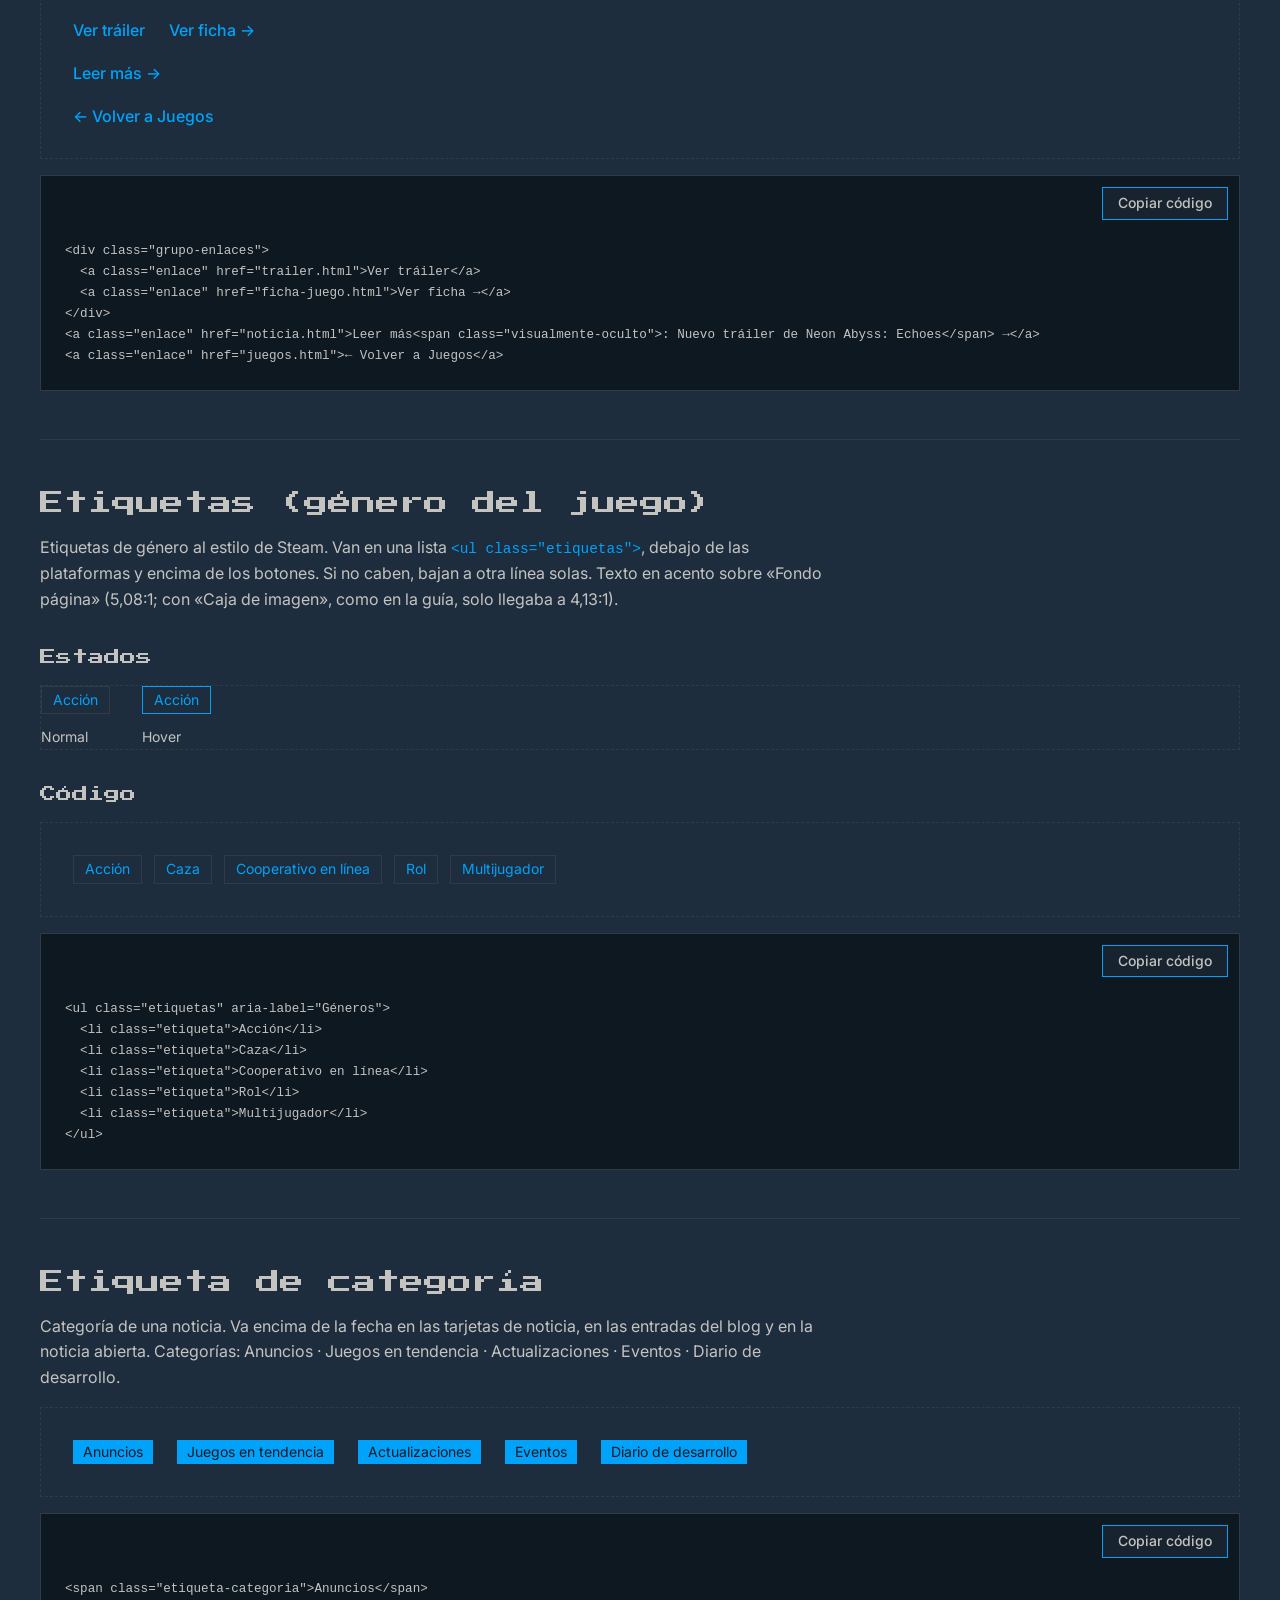
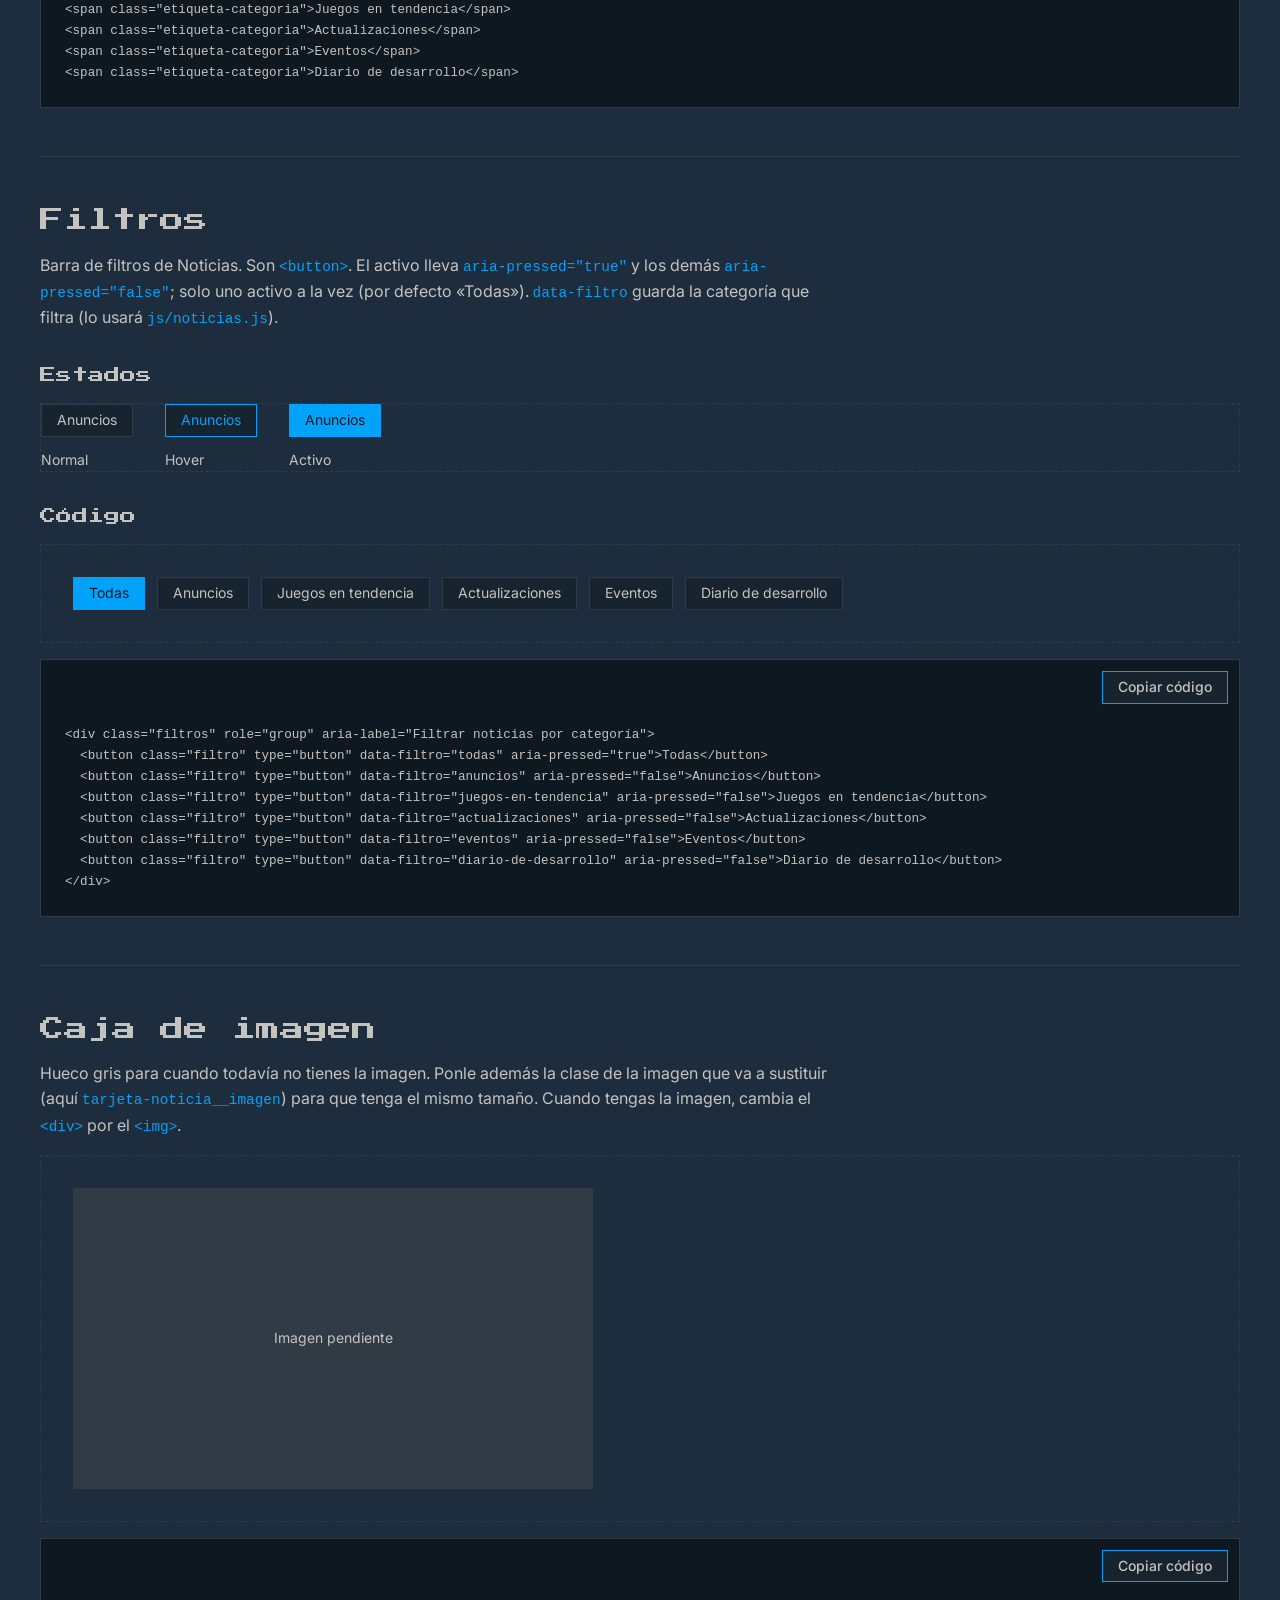
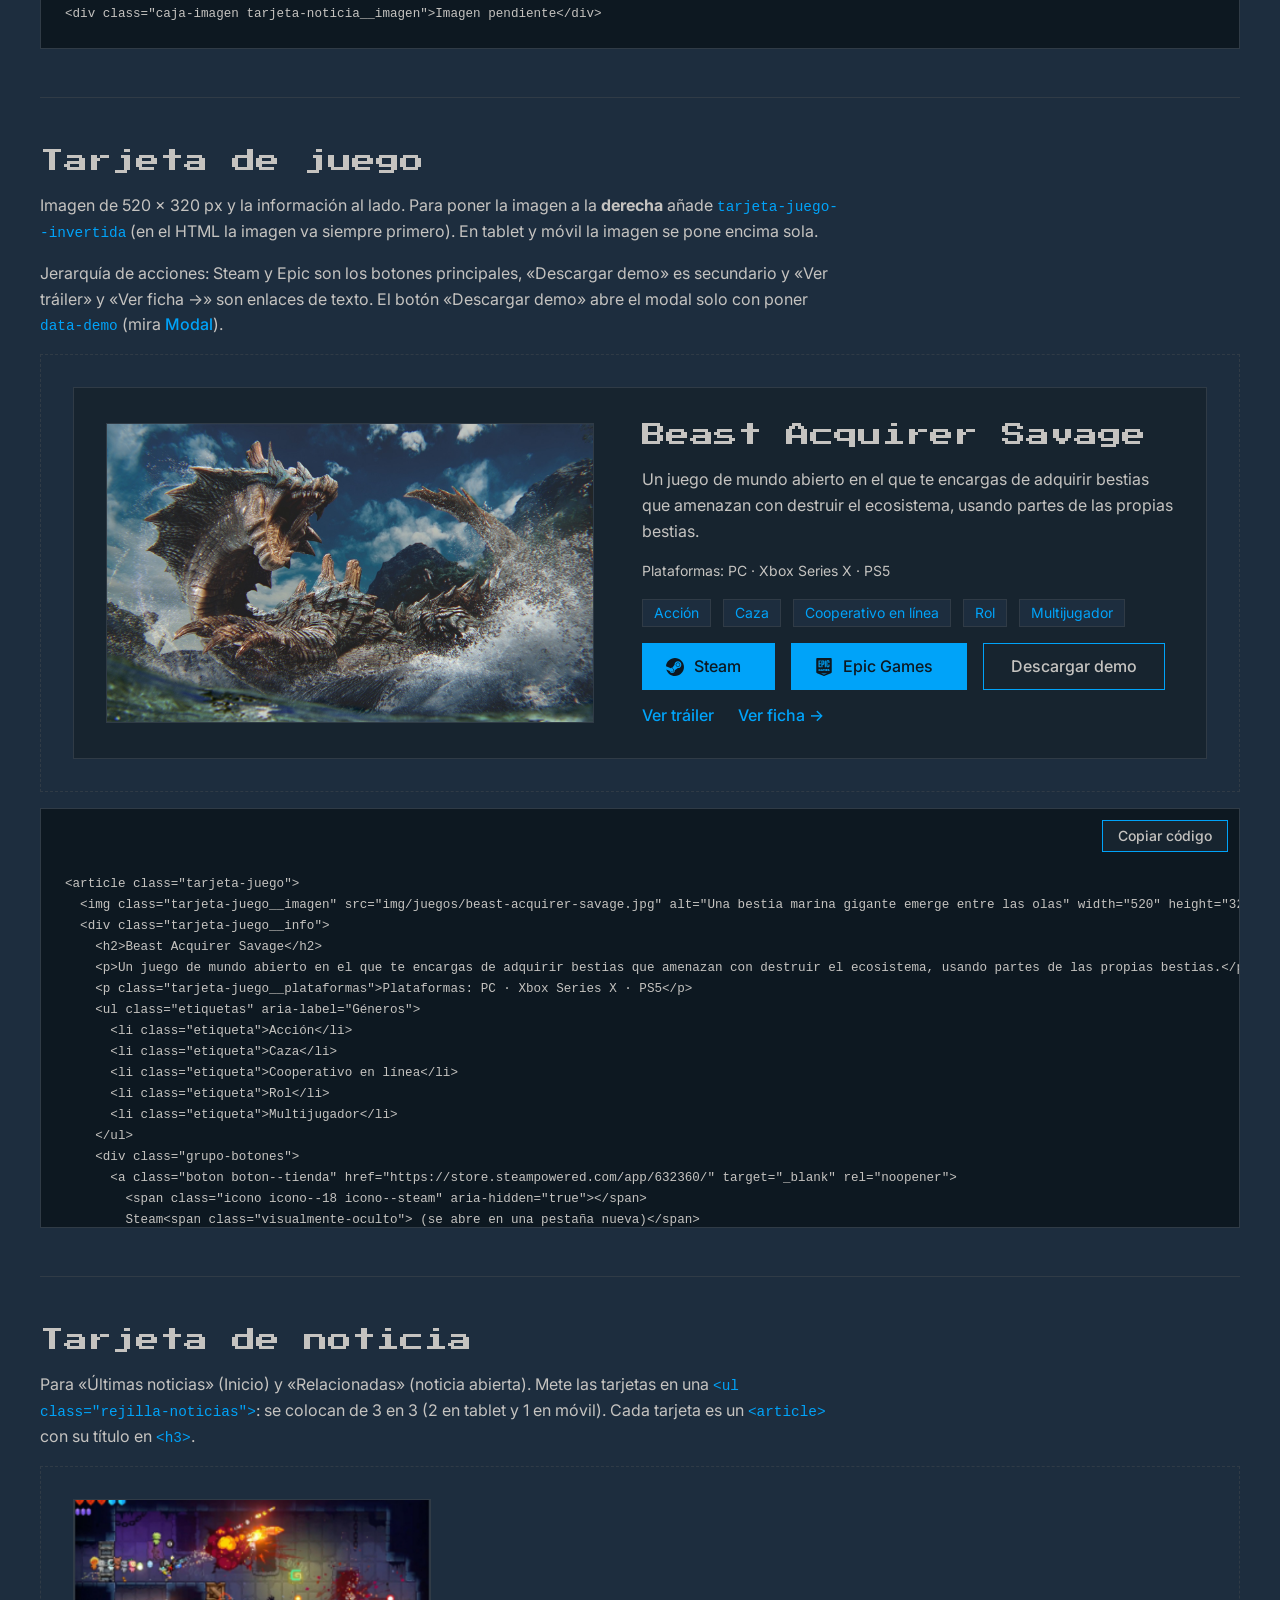
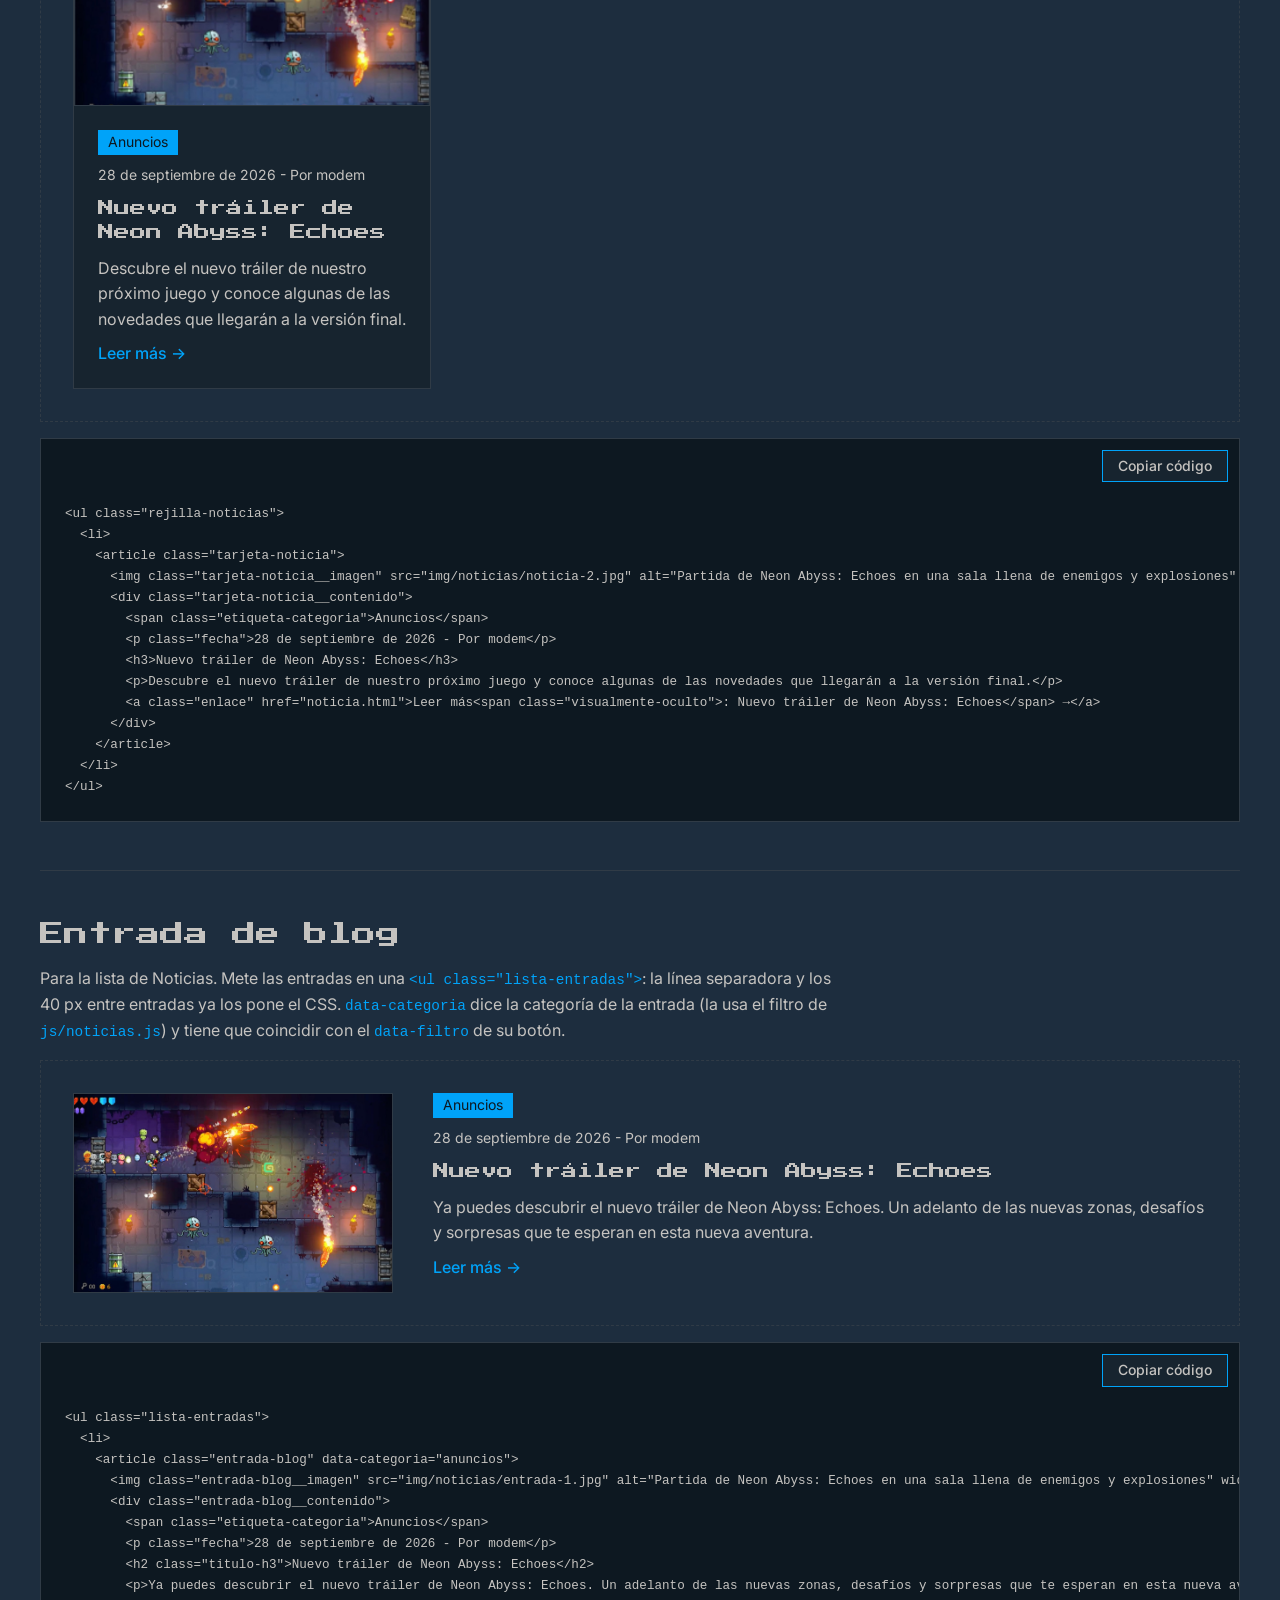
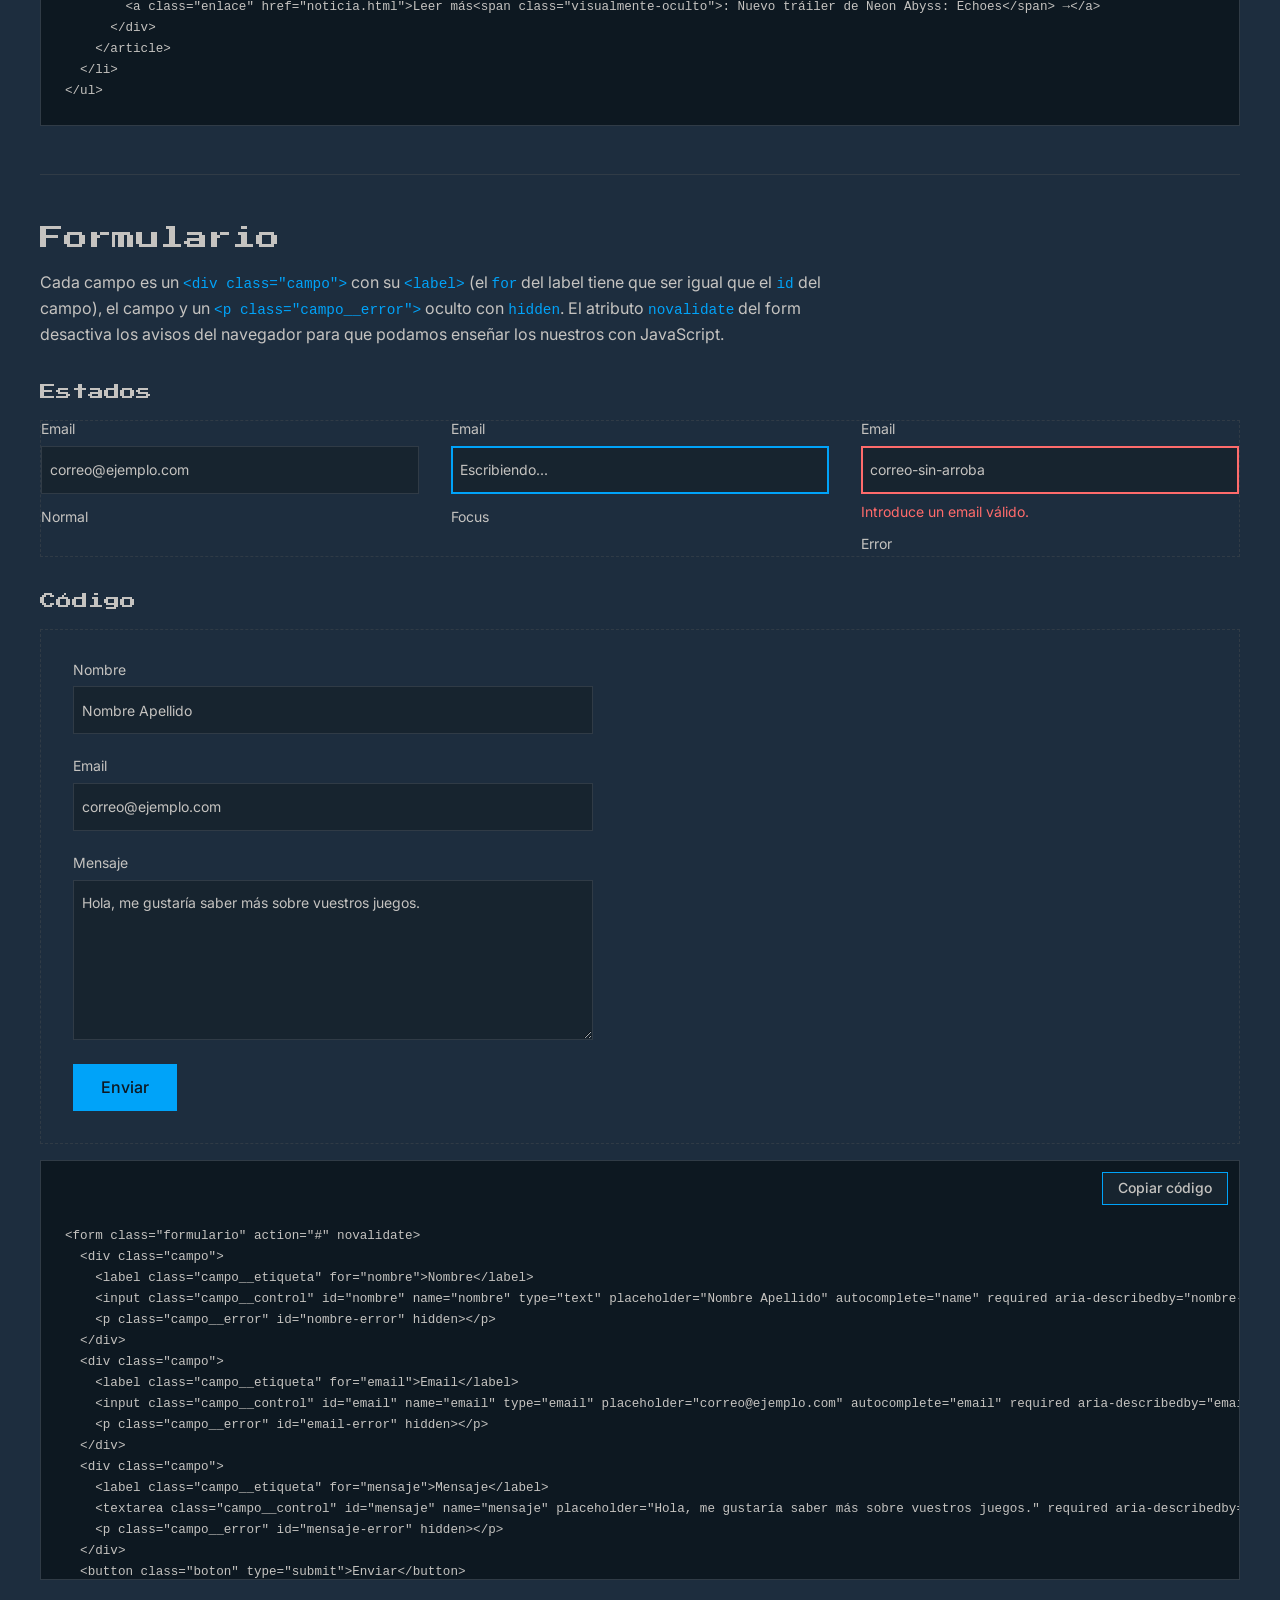
==== commit 252a8d21: "Textos y accesibilidad: rellenar corchetes, contraste de etiquetas y tel: - Fecha de lanzamiento y p" ====
--- a/componentes.html
+++ b/componentes.html
@@ -377,7 +377,7 @@
       <!-- ============================== ETIQUETAS ============================== -->
       <section class="catalogo__componente" id="etiquetas" aria-labelledby="titulo-etiquetas">
         <h2 id="titulo-etiquetas">Etiquetas (género del juego)</h2>
-        <p>Etiquetas de género al estilo de Steam. Van en una lista <code>&lt;ul class="etiquetas"&gt;</code>, debajo de las plataformas y encima de los botones. Si no caben, bajan a otra línea solas.</p>
+        <p>Etiquetas de género al estilo de Steam. Van en una lista <code>&lt;ul class="etiquetas"&gt;</code>, debajo de las plataformas y encima de los botones. Si no caben, bajan a otra línea solas. Texto en acento sobre «Fondo página» (5,08:1; con «Caja de imagen», como en la guía, solo llegaba a 4,13:1).</p>
         <h3>Estados</h3>
         <ul class="catalogo__estados">
           <li><span class="etiqueta">Acción</span><span>Normal</span></li>
@@ -476,7 +476,7 @@
                   <span class="icono icono--18 icono--epic" aria-hidden="true"></span>
                   Epic Games<span class="visualmente-oculto"> (se abre en una pestaña nueva)</span>
                 </a>
-                <button class="boton boton--secundario" type="button" data-demo="Beast Acquirer Savage" data-plataformas="PC, Xbox Series X, PS5">Descargar demo</button>
+                <button class="boton boton--secundario" type="button" data-demo="Beast Acquirer Savage" data-plataformas="PC, Xbox Series X, PS5" data-tamano="1850">Descargar demo</button>
               </div>
               <div class="grupo-enlaces">
                 <a class="enlace" href="trailer.html">Ver tráiler</a>
@@ -598,11 +598,11 @@
         <ol class="catalogo__pasos">
           <li>Enlazar el script en el <code>&lt;head&gt;</code>: <code>&lt;script src="js/modal-demo.js" defer&gt;&lt;/script&gt;</code></li>
           <li>Poner en el botón <code>data-demo="Nombre del juego"</code>.</li>
-          <li>Opcional: <code>data-plataformas="PC, Xbox Series X, PS5"</code> (separadas por comas; si no lo pones, sale solo «PC») y <code>data-tamano="850"</code> (megas de la descarga; si no lo pones, sale «[000 MB]» como en Figma).</li>
+          <li>Opcional: <code>data-plataformas="PC, Xbox Series X, PS5"</code> (separadas por comas; si no lo pones, sale solo «PC») y <code>data-tamano="1850"</code> (megas de la descarga; si no lo pones, no se enseña el tamaño).</li>
         </ol>
         <p>Pruébalo con este botón: elige plataforma, mira la barra, cancela, o deja que termine y se descargará un <code>.txt</code>. Se cierra con la X, con «Cerrar», con Escape o pulsando fuera.</p>
         <div class="catalogo__ejemplo">
-          <button class="boton boton--secundario" type="button" data-demo="Beast Acquirer Savage" data-plataformas="PC, Xbox Series X, PS5">Descargar demo</button>
+          <button class="boton boton--secundario" type="button" data-demo="Beast Acquirer Savage" data-plataformas="PC, Xbox Series X, PS5" data-tamano="1850">Descargar demo</button>
         </div>
         <div class="catalogo__codigo"><pre><code></code></pre></div>
 
@@ -623,7 +623,7 @@
                   <label class="opcion-plataforma"><input class="opcion-plataforma__radio" type="radio" name="demo-estatico" tabindex="-1"> PS5</label>
                 </div>
               </div>
-              <p class="modal__nota">Tamaño de la descarga: [000 MB]</p>
+              <p class="modal__nota">Tamaño de la descarga: 1850 MB</p>
               <div class="modal__acciones"><span class="boton">Descargar</span></div>
             </div>
           </div>
@@ -638,7 +638,7 @@
                 <div class="barra-progreso"><div class="barra-progreso__relleno" style="width: 60%"></div></div>
                 <div class="modal__datos-progreso">
                   <span class="modal__porcentaje">60 %</span>
-                  <span class="modal__nota">[000 MB de 000 MB]</span>
+                  <span class="modal__nota">1110 MB de 1850 MB</span>
                 </div>
               </div>
               <div class="modal__acciones"><span class="boton boton--secundario">Cancelar</span></div>
@@ -724,14 +724,14 @@
               </div>
               <div class="dato">
                 <dt>Precio</dt>
-                <dd class="datos-juego__precio">[39,99 €]</dd>
+                <dd class="datos-juego__precio">39,99 €</dd>
               </div>
             </dl>
             <div class="datos-juego__comprar">
               <a class="boton boton--tienda" href="https://store.steampowered.com/app/632360/" target="_blank" rel="noopener"><span class="icono icono--18 icono--steam" aria-hidden="true"></span>Steam<span class="visualmente-oculto"> (se abre en una pestaña nueva)</span></a>
               <a class="boton boton--tienda" href="https://store.epicgames.com/es-ES/p/risk-of-rain-2" target="_blank" rel="noopener"><span class="icono icono--18 icono--epic" aria-hidden="true"></span>Epic Games<span class="visualmente-oculto"> (se abre en una pestaña nueva)</span></a>
             </div>
-            <button class="boton boton--secundario boton--ancho-completo" type="button" data-demo="Beast Acquirer Savage" data-plataformas="PC, Xbox Series X, PS5">Descargar demo</button>
+            <button class="boton boton--secundario boton--ancho-completo" type="button" data-demo="Beast Acquirer Savage" data-plataformas="PC, Xbox Series X, PS5" data-tamano="1850">Descargar demo</button>
           </aside>
         </div>
         <div class="catalogo__codigo"><pre><code></code></pre></div>
@@ -790,7 +790,7 @@
               <span class="miniatura-video__play"><span class="icono icono--20 icono--play" aria-hidden="true"></span></span>
             </span>
             <span class="miniatura-video__titulo">¡NUEVA BESTIA! ¡Enfrentaos a Kezu!</span>
-            <span class="miniatura-video__duracion">[2:12]</span>
+            <span class="miniatura-video__duracion">2:12</span>
           </button>
         </div>
         <div class="catalogo__codigo"><pre><code></code></pre></div>
@@ -809,7 +809,7 @@
             <div class="grupo-botones">
               <a class="boton boton--tienda" href="https://store.steampowered.com/app/632360/" target="_blank" rel="noopener"><span class="icono icono--18 icono--steam" aria-hidden="true"></span>Steam<span class="visualmente-oculto"> (se abre en una pestaña nueva)</span></a>
               <a class="boton boton--tienda" href="https://store.epicgames.com/es-ES/p/risk-of-rain-2" target="_blank" rel="noopener"><span class="icono icono--18 icono--epic" aria-hidden="true"></span>Epic Games<span class="visualmente-oculto"> (se abre en una pestaña nueva)</span></a>
-              <button class="boton boton--secundario" type="button" data-demo="Beast Acquirer Savage" data-plataformas="PC, Xbox Series X, PS5">Descargar demo</button>
+              <button class="boton boton--secundario" type="button" data-demo="Beast Acquirer Savage" data-plataformas="PC, Xbox Series X, PS5" data-tamano="1850">Descargar demo</button>
             </div>
           </div>
         </div>
--- a/css/components.css
+++ b/css/components.css
@@ -635,11 +635,16 @@
   gap: var(--espacio-12);
 }
 
+/* Contraste: en la guía el fondo era "Caja de imagen" (#303b46) y el texto
+   en acento solo llegaba a 4,13:1. Para pasar del 4,5:1 sin salir de la
+   paleta, el fondo es "Fondo página" (#1d2d3e): 5,08:1. El borde se queda
+   en "Bordes y separadores" para que la caja se siga viendo sobre las
+   tarjetas. */
 .etiqueta {
   display: inline-block;
   padding: 5px 11px; /* 6 y 12 px menos el borde */
-  background-color: var(--color-caja-imagen);
-  border: var(--borde-fino) solid var(--color-caja-imagen);
+  background-color: var(--color-fondo-pagina);
+  border: var(--borde-fino) solid var(--color-borde);
   color: var(--color-acento);
   font-size: var(--tamano-pequeno);
   line-height: 1.2;
@@ -1460,12 +1465,18 @@
   border: 0;
 }
 
-/* Aviso "Vídeo no disponible" */
+/* Aviso "Vídeo no disponible" (cuando el vídeo no tiene ID de YouTube).
+   La guía no tiene este estado; lo decidimos en grupo: la portada sigue
+   detrás con el "Velo del modal", un título H3 y una línea de texto
+   pequeño. No hay botón de play ni controles, así que no se carga nada. */
 .reproductor__aviso {
   position: absolute;
   inset: 0;
-  display: grid;
-  place-items: center;
+  display: flex;
+  flex-direction: column;
+  align-items: center;
+  justify-content: center;
+  gap: var(--espacio-12);
   padding: var(--espacio-24);
   background-color: var(--color-velo);
   text-align: center;
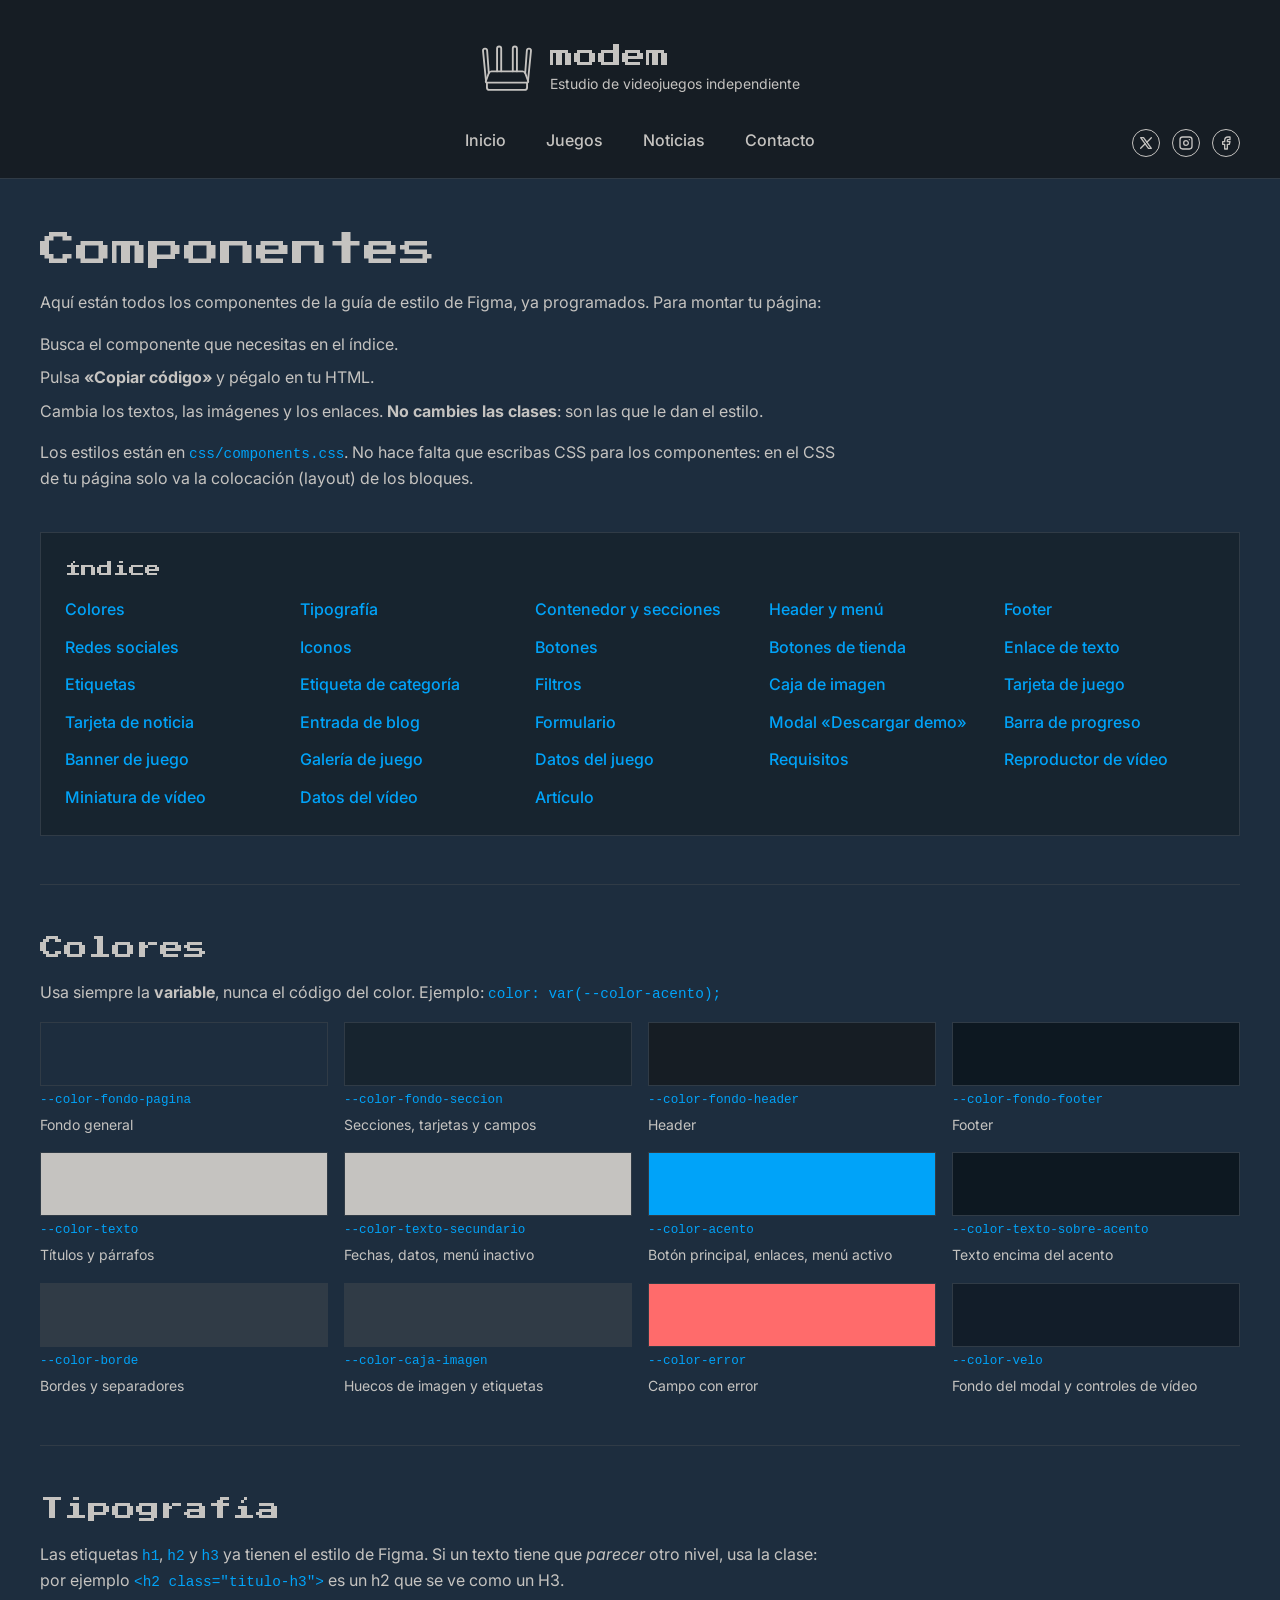
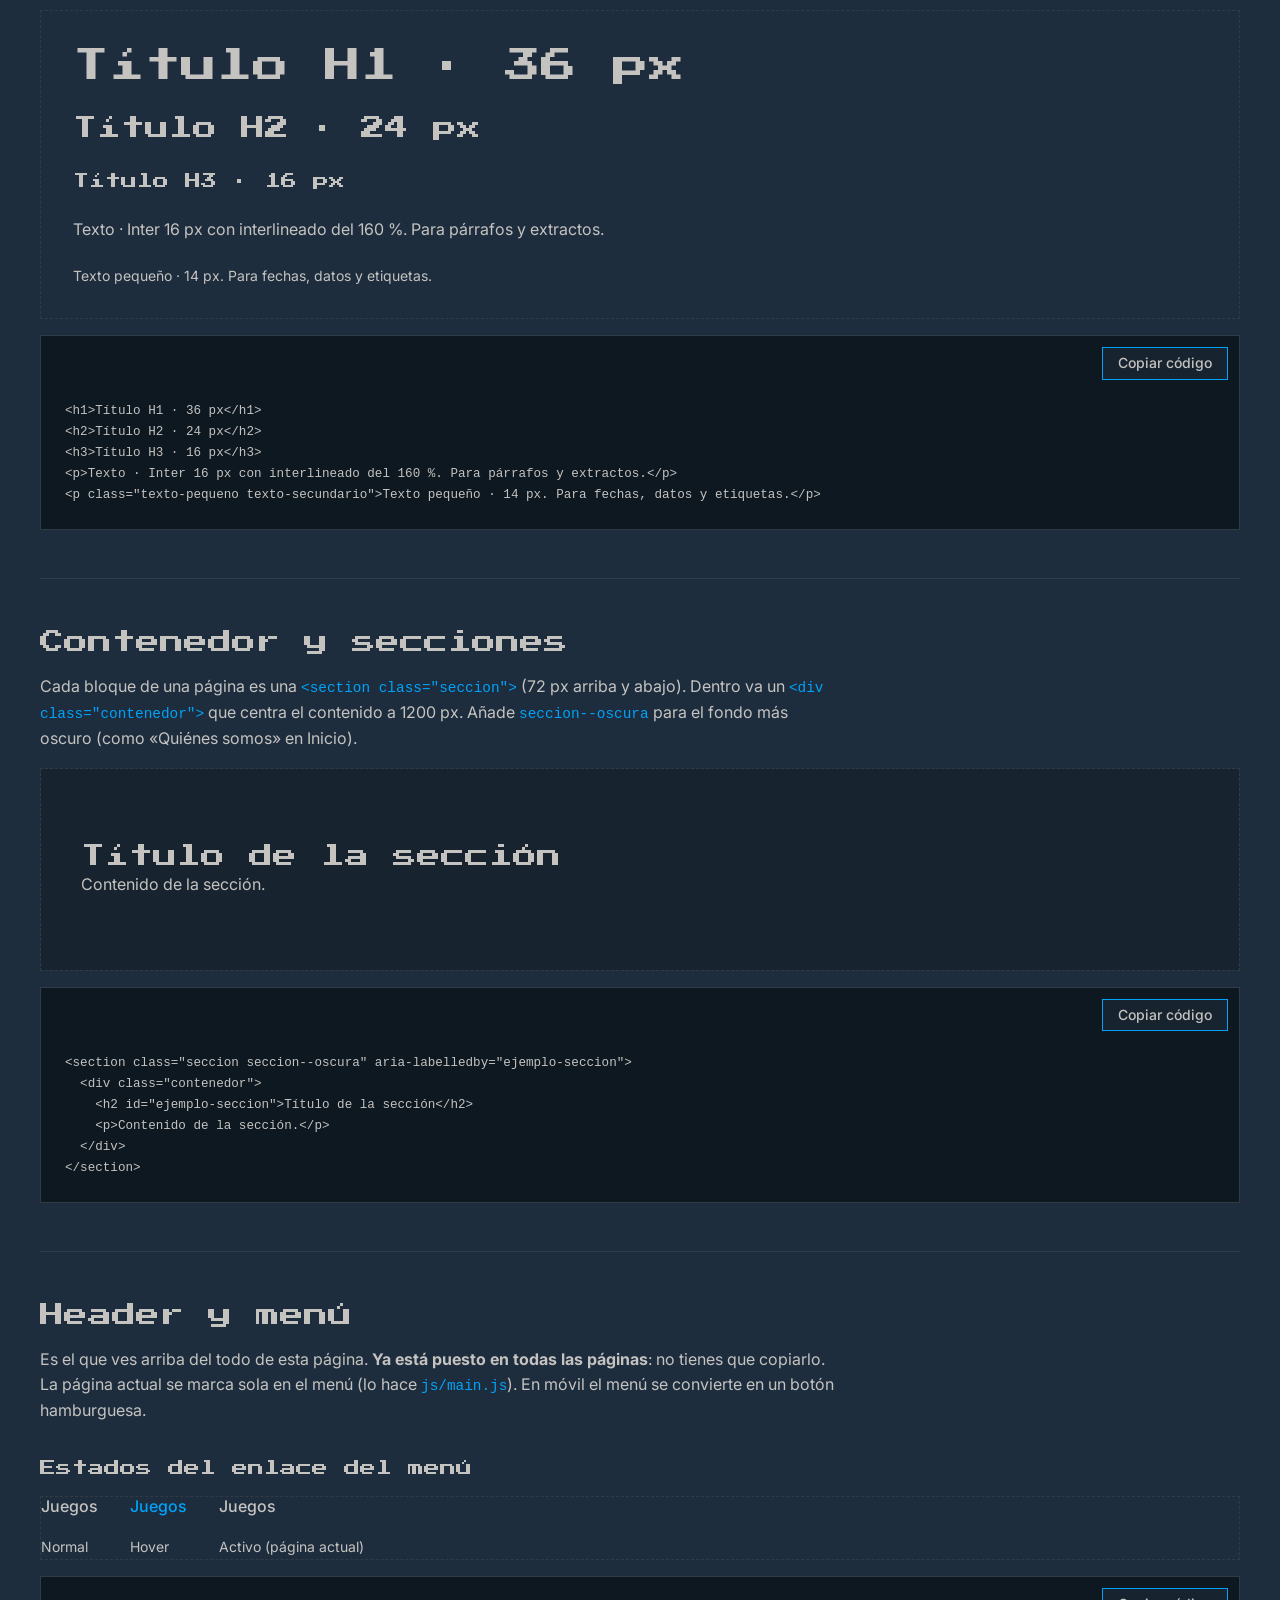
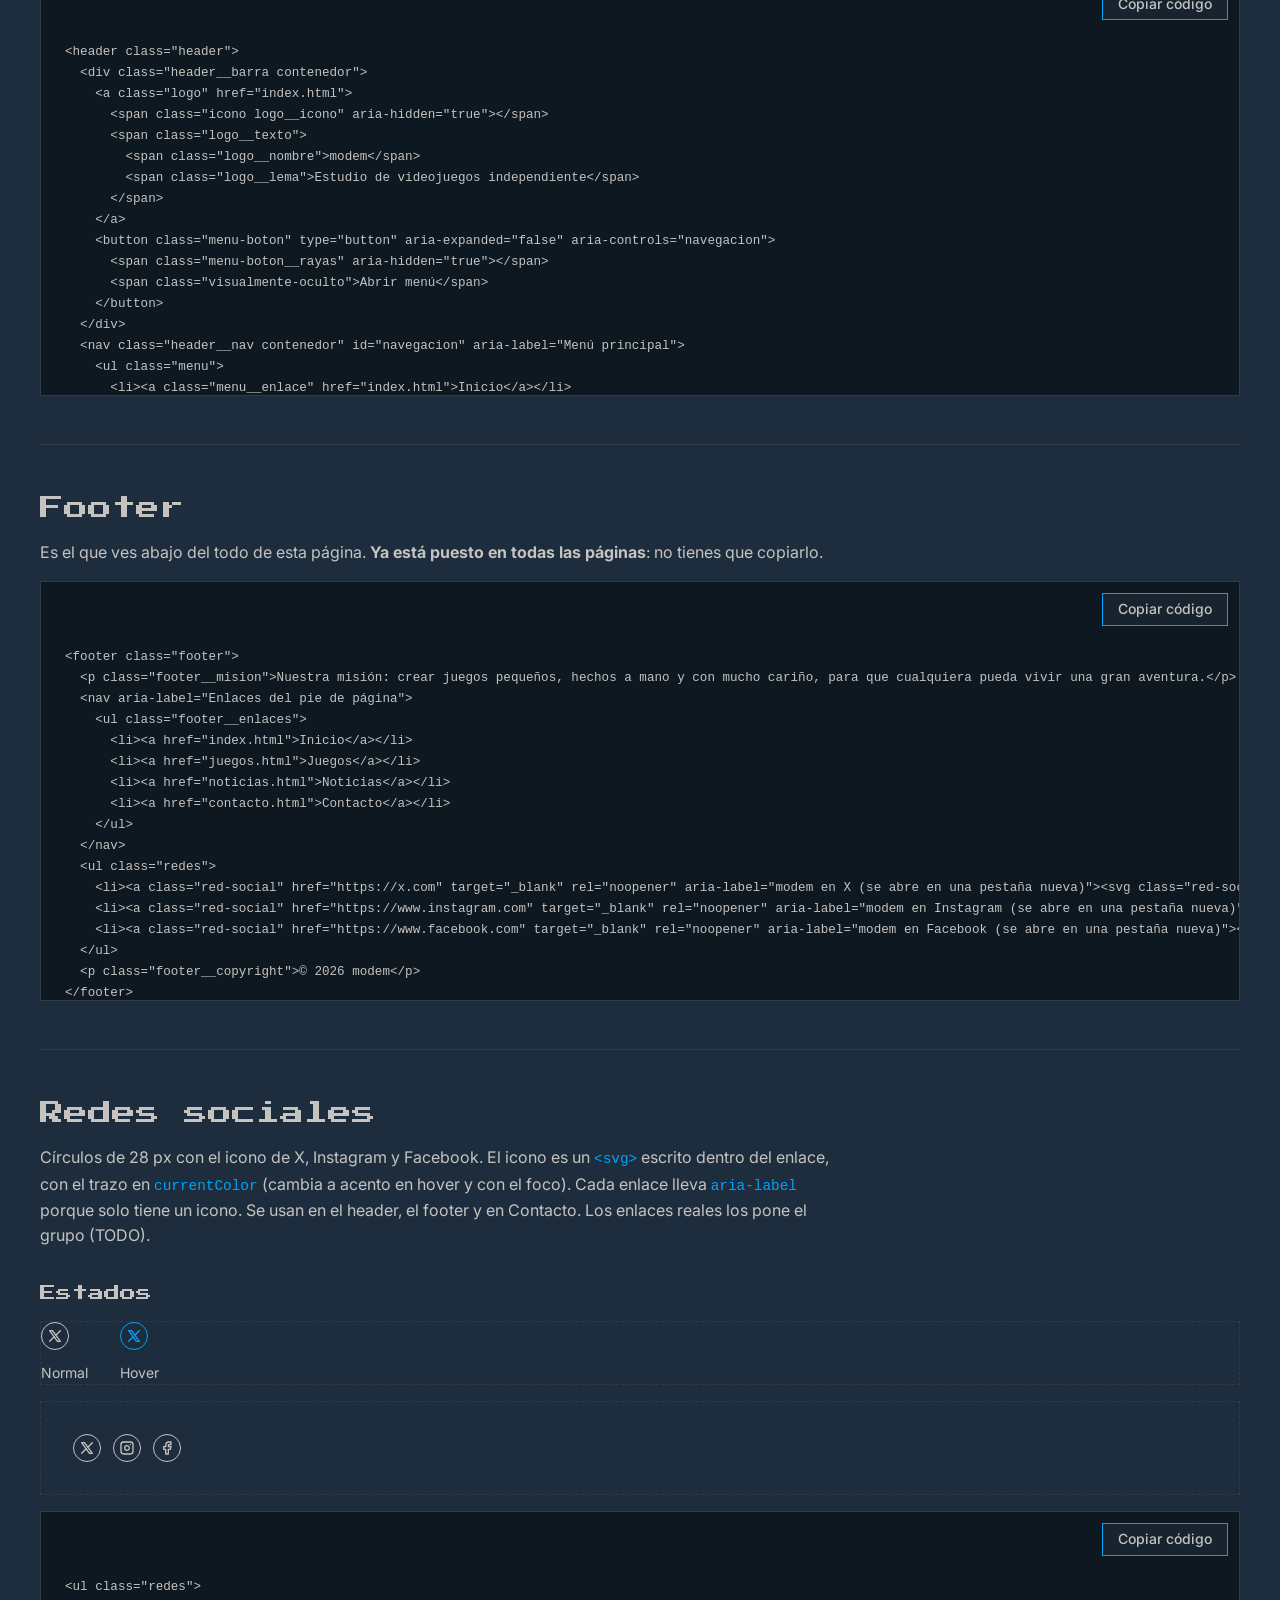
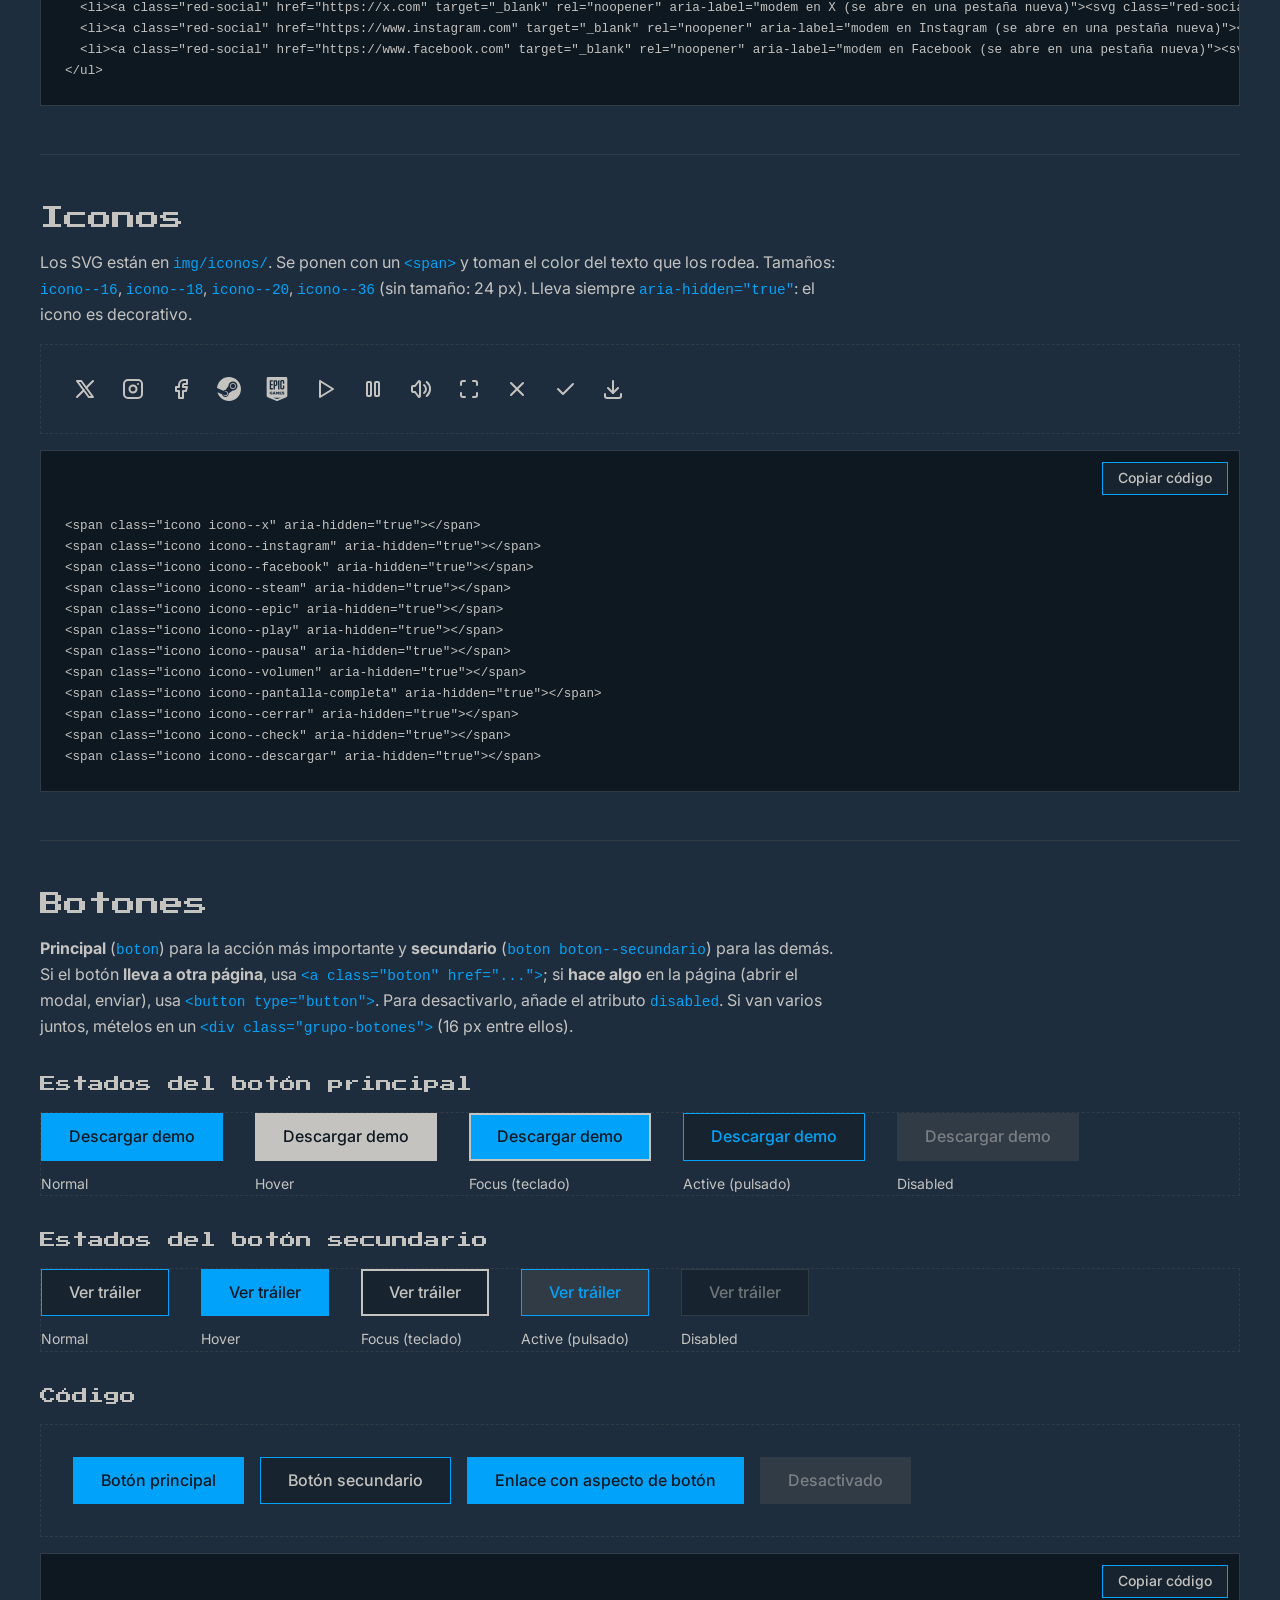
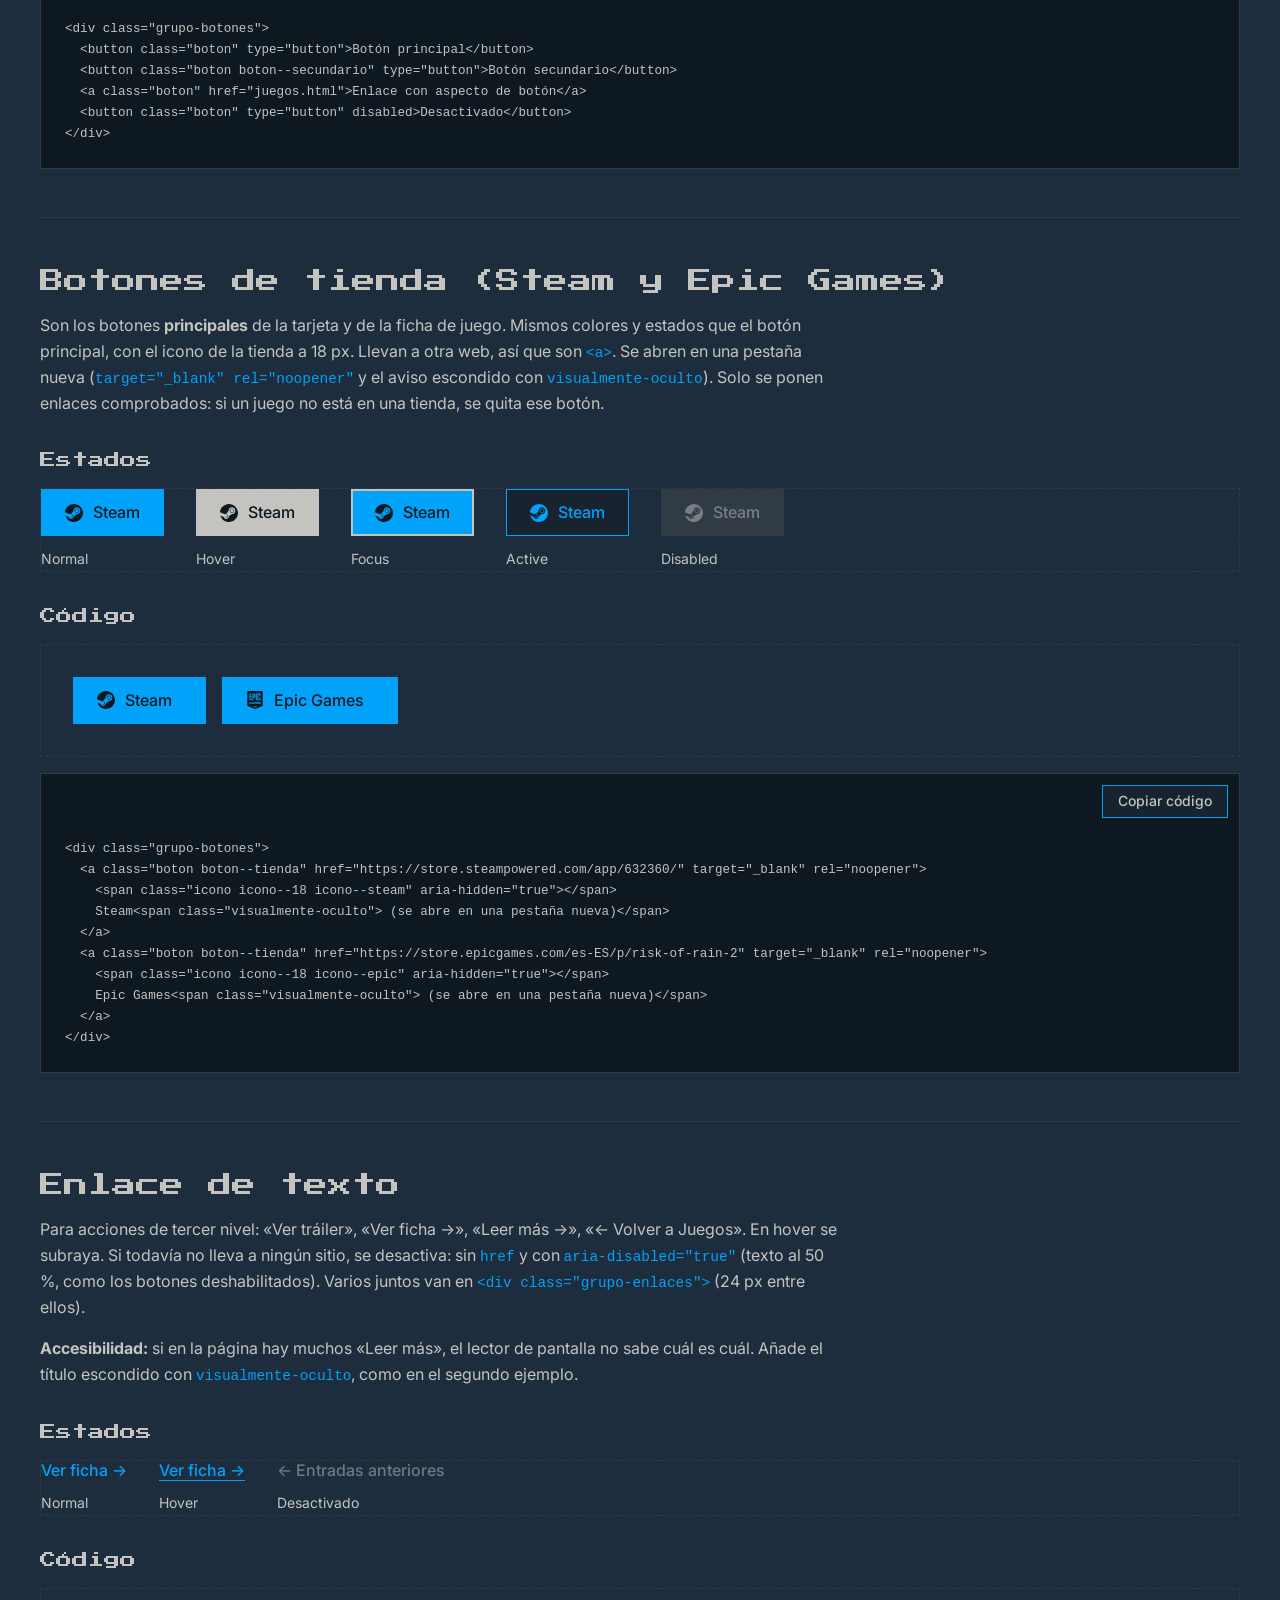
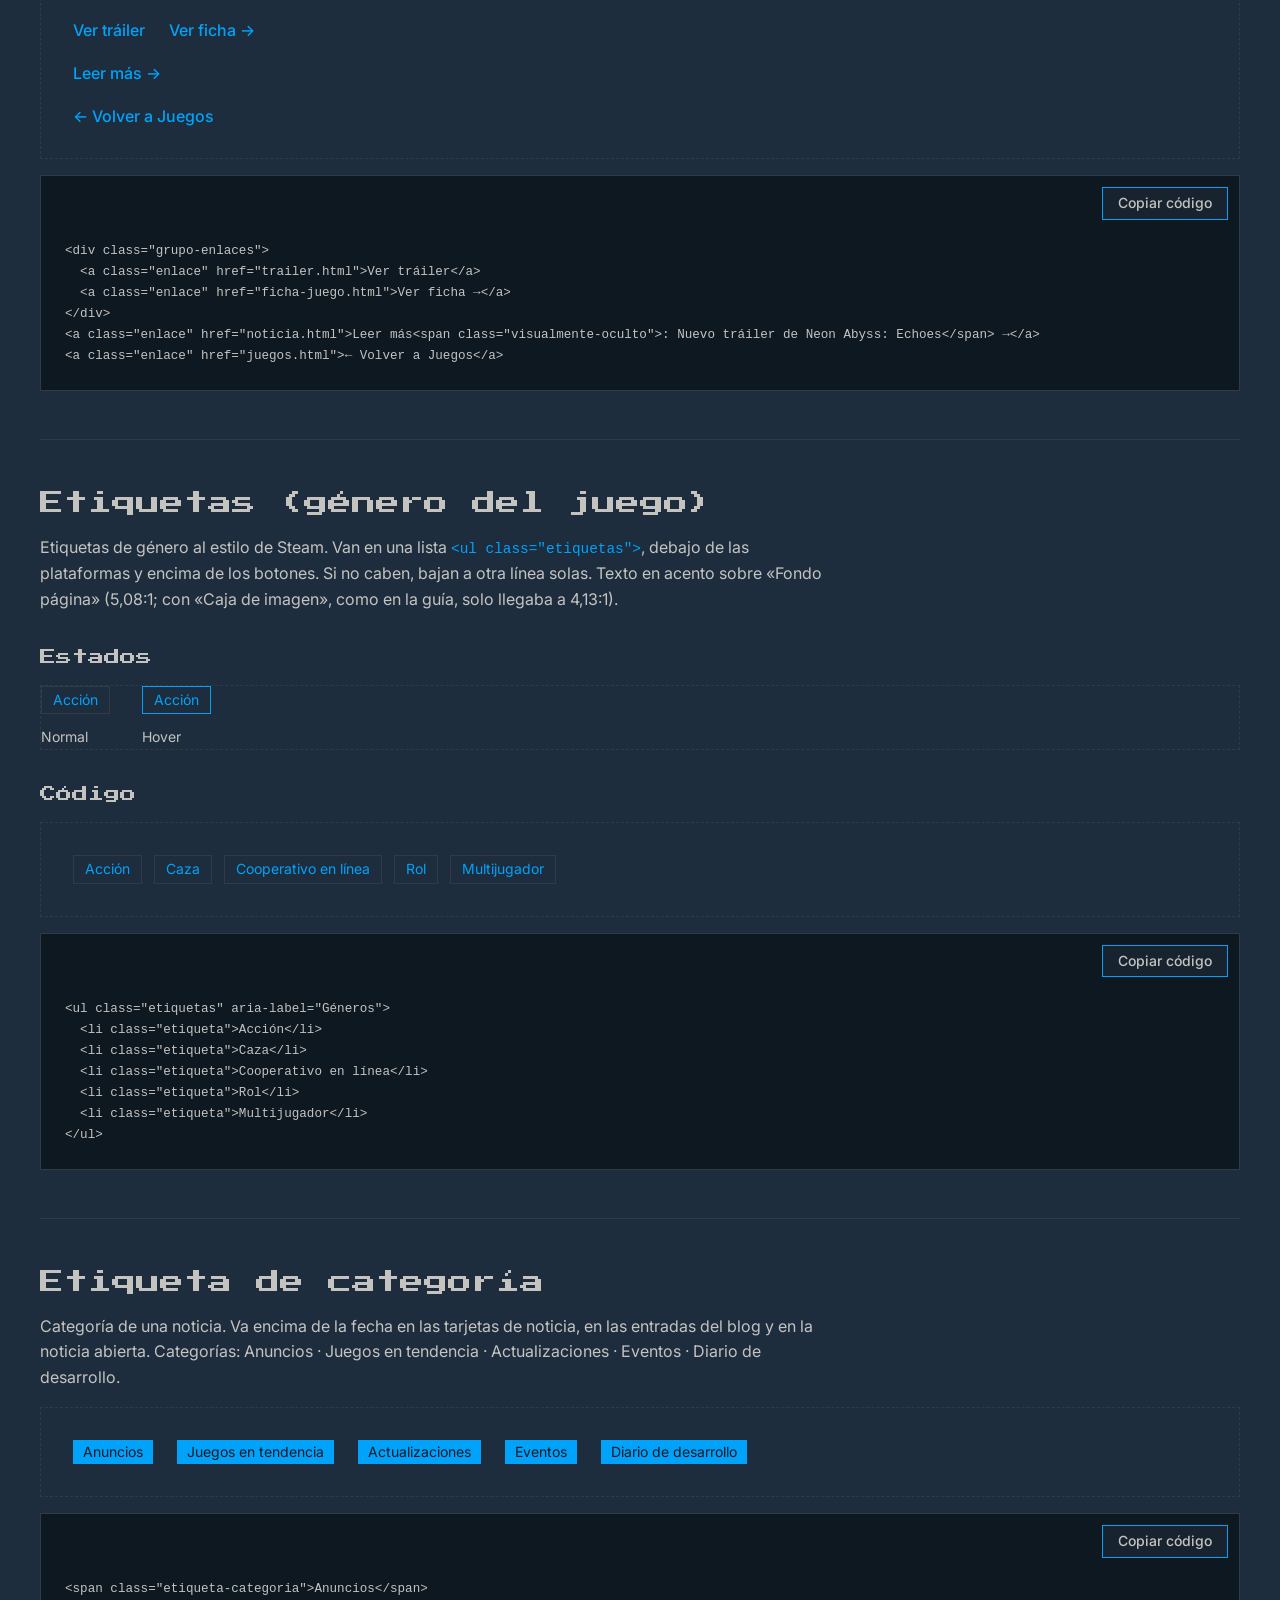
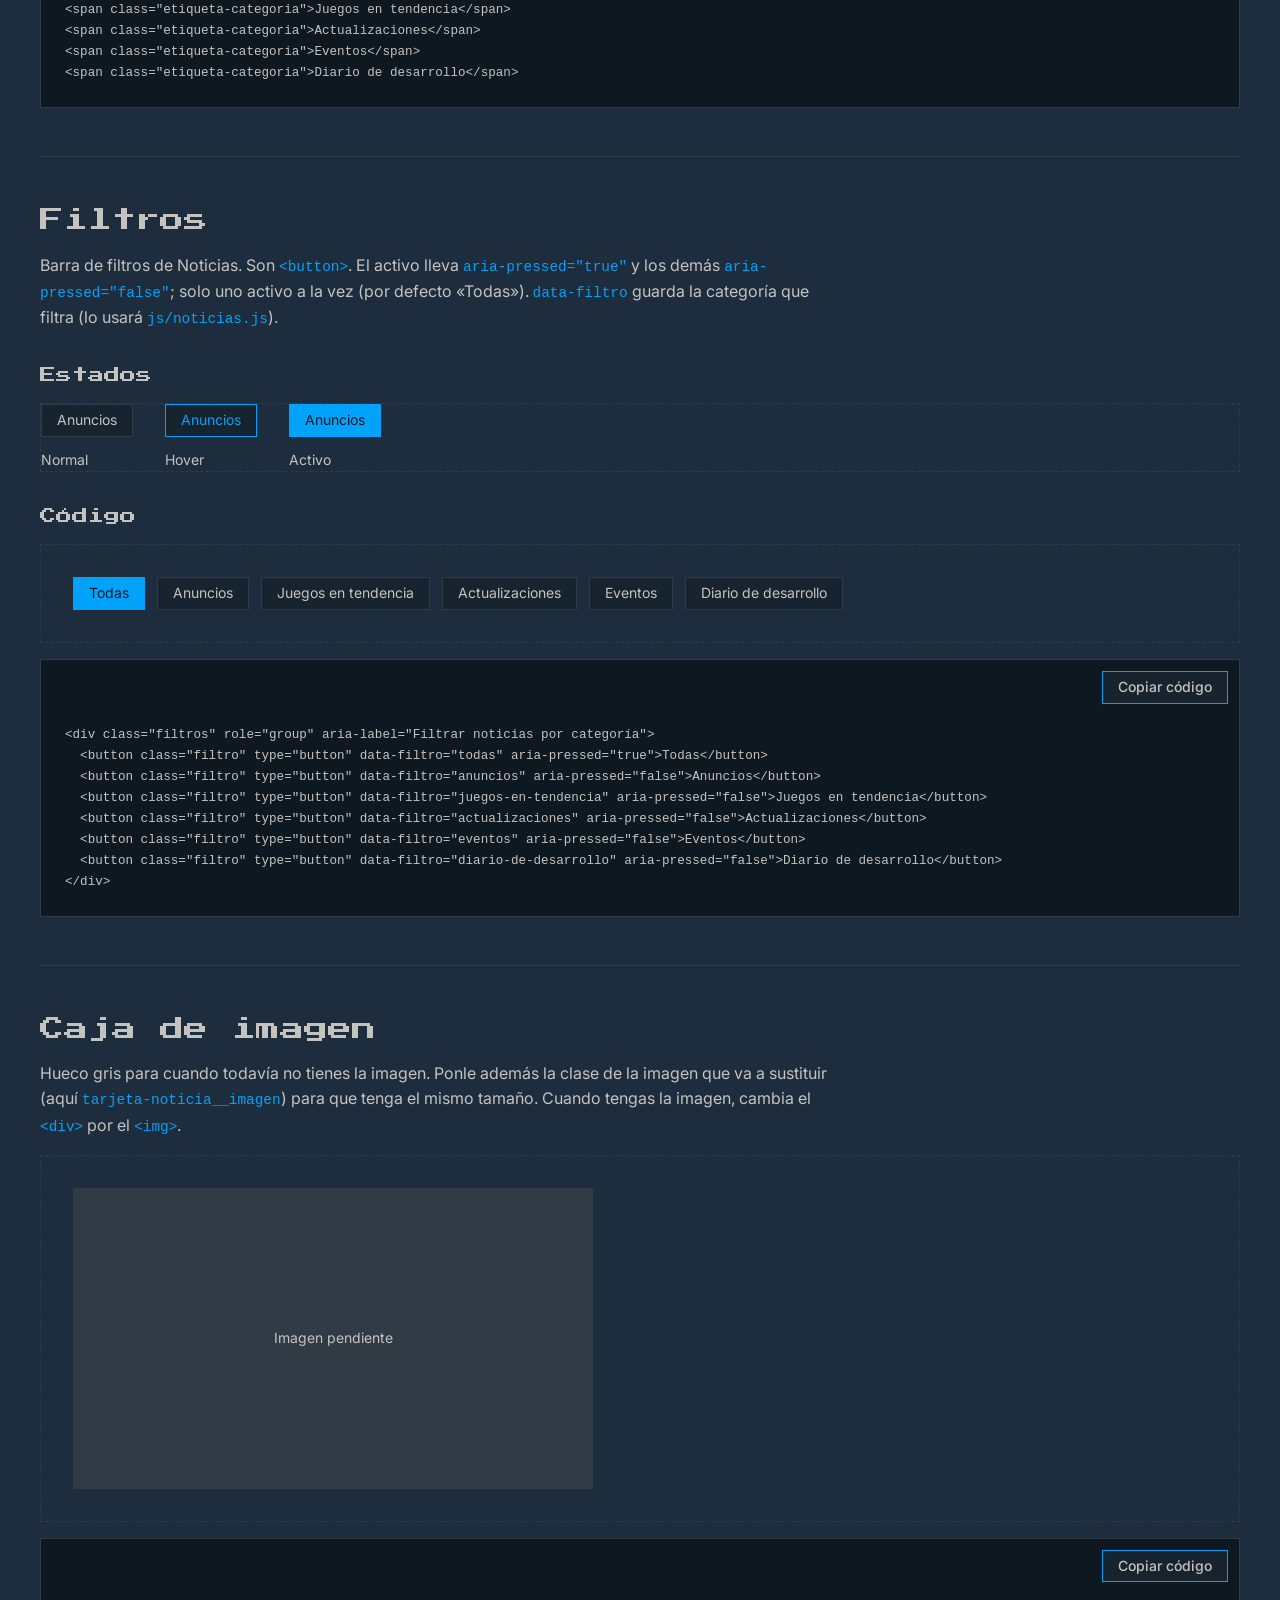
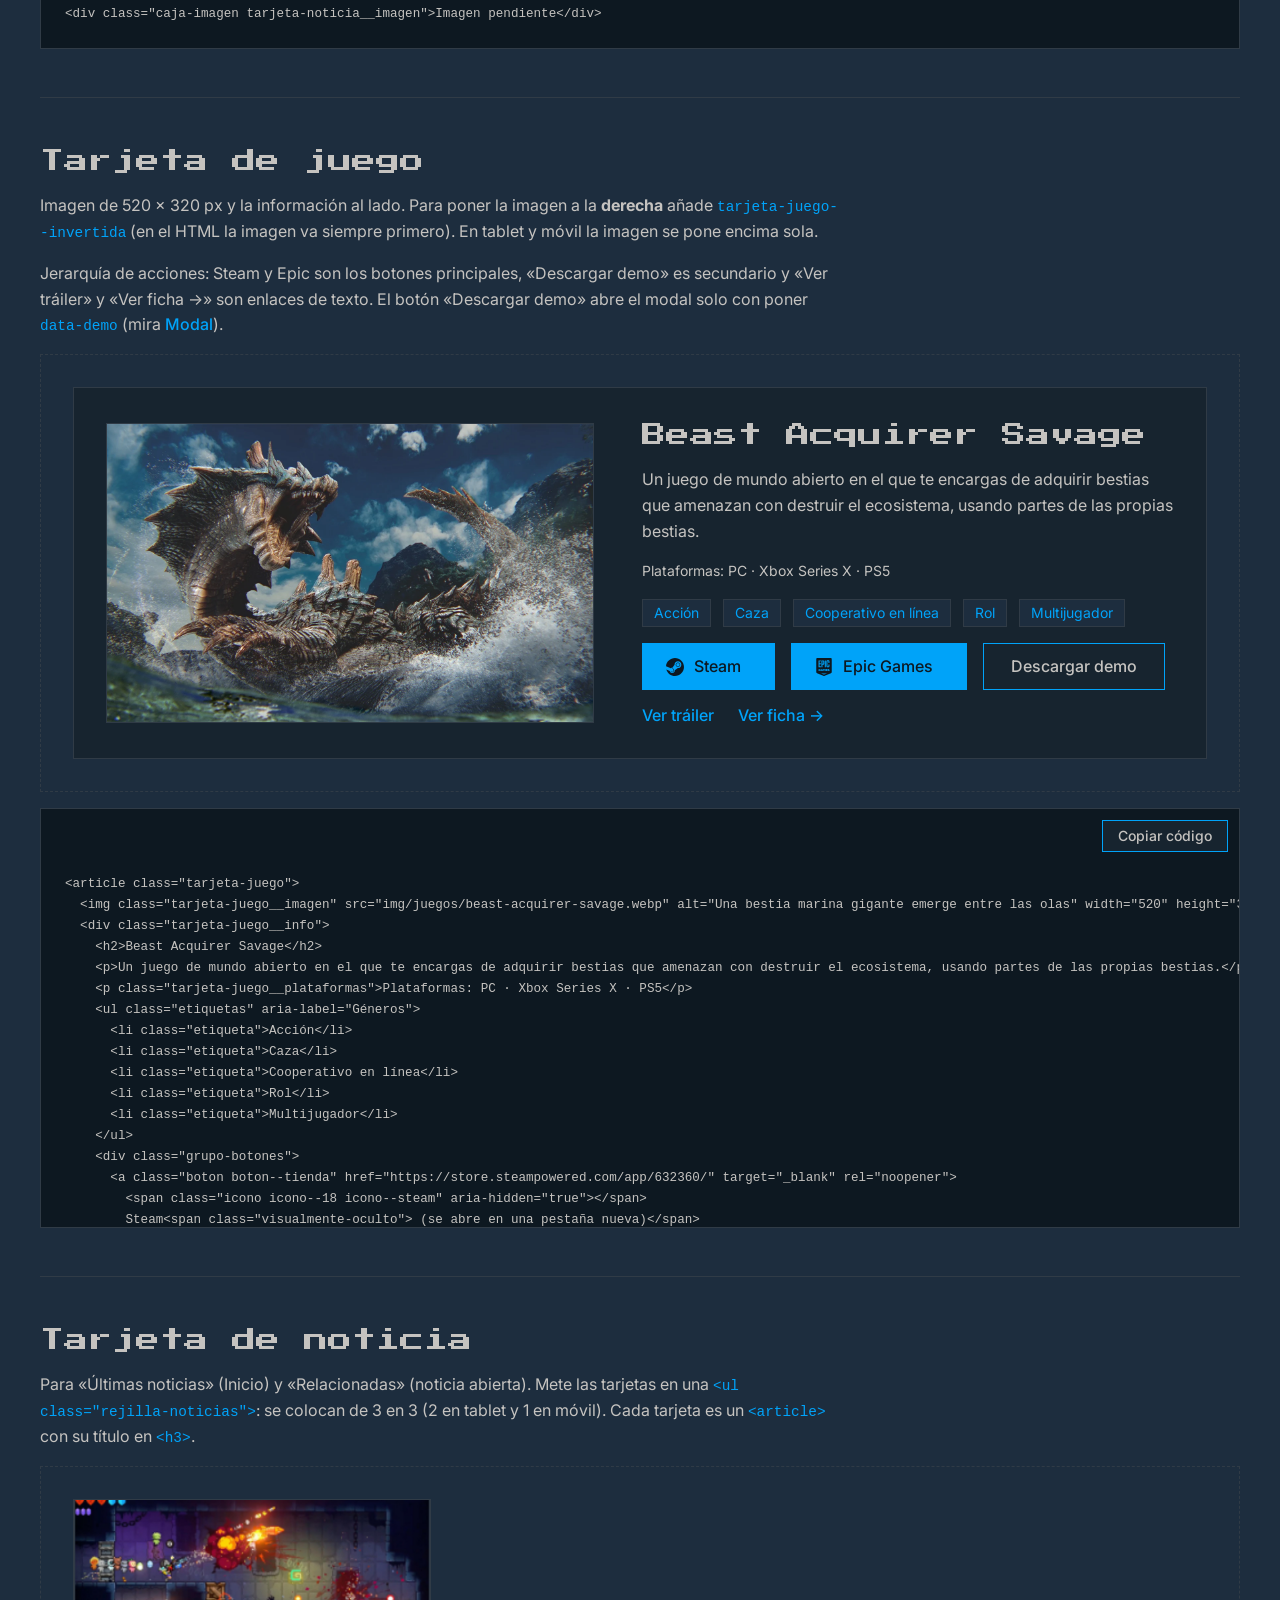
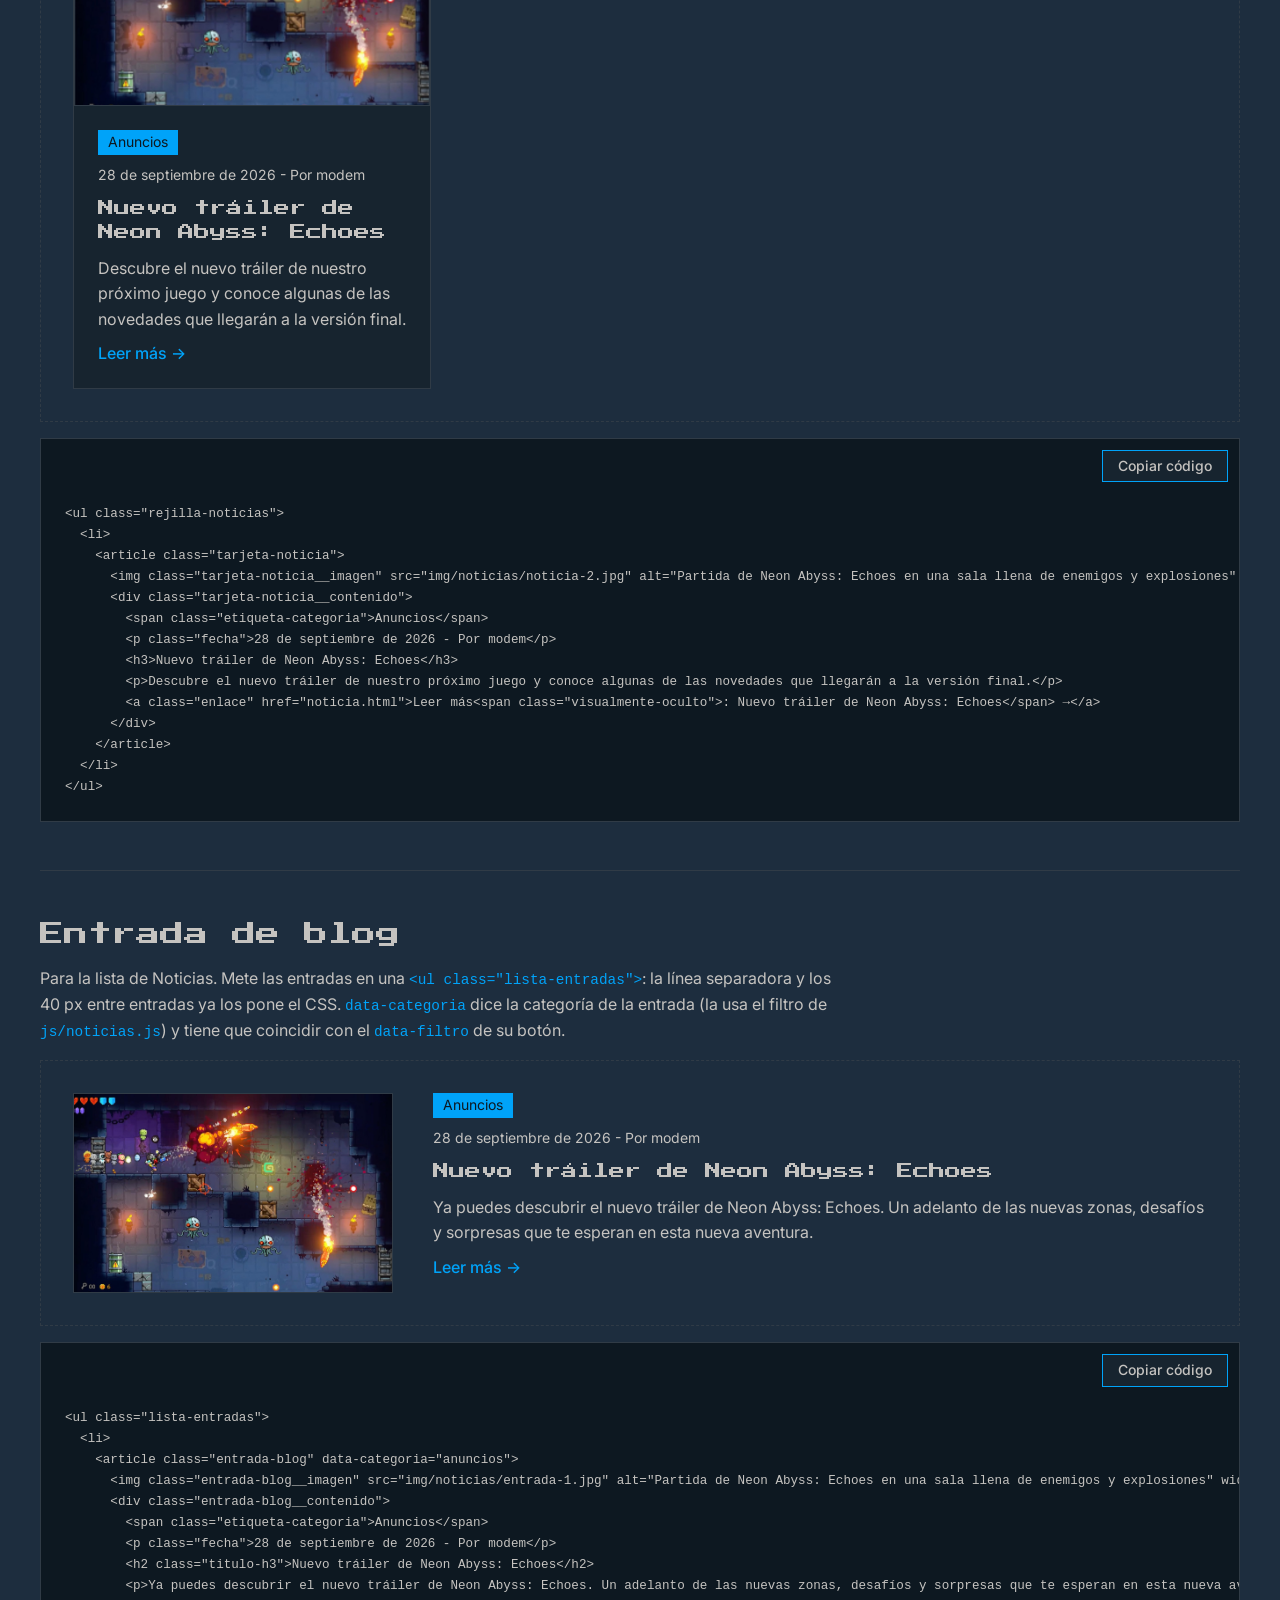
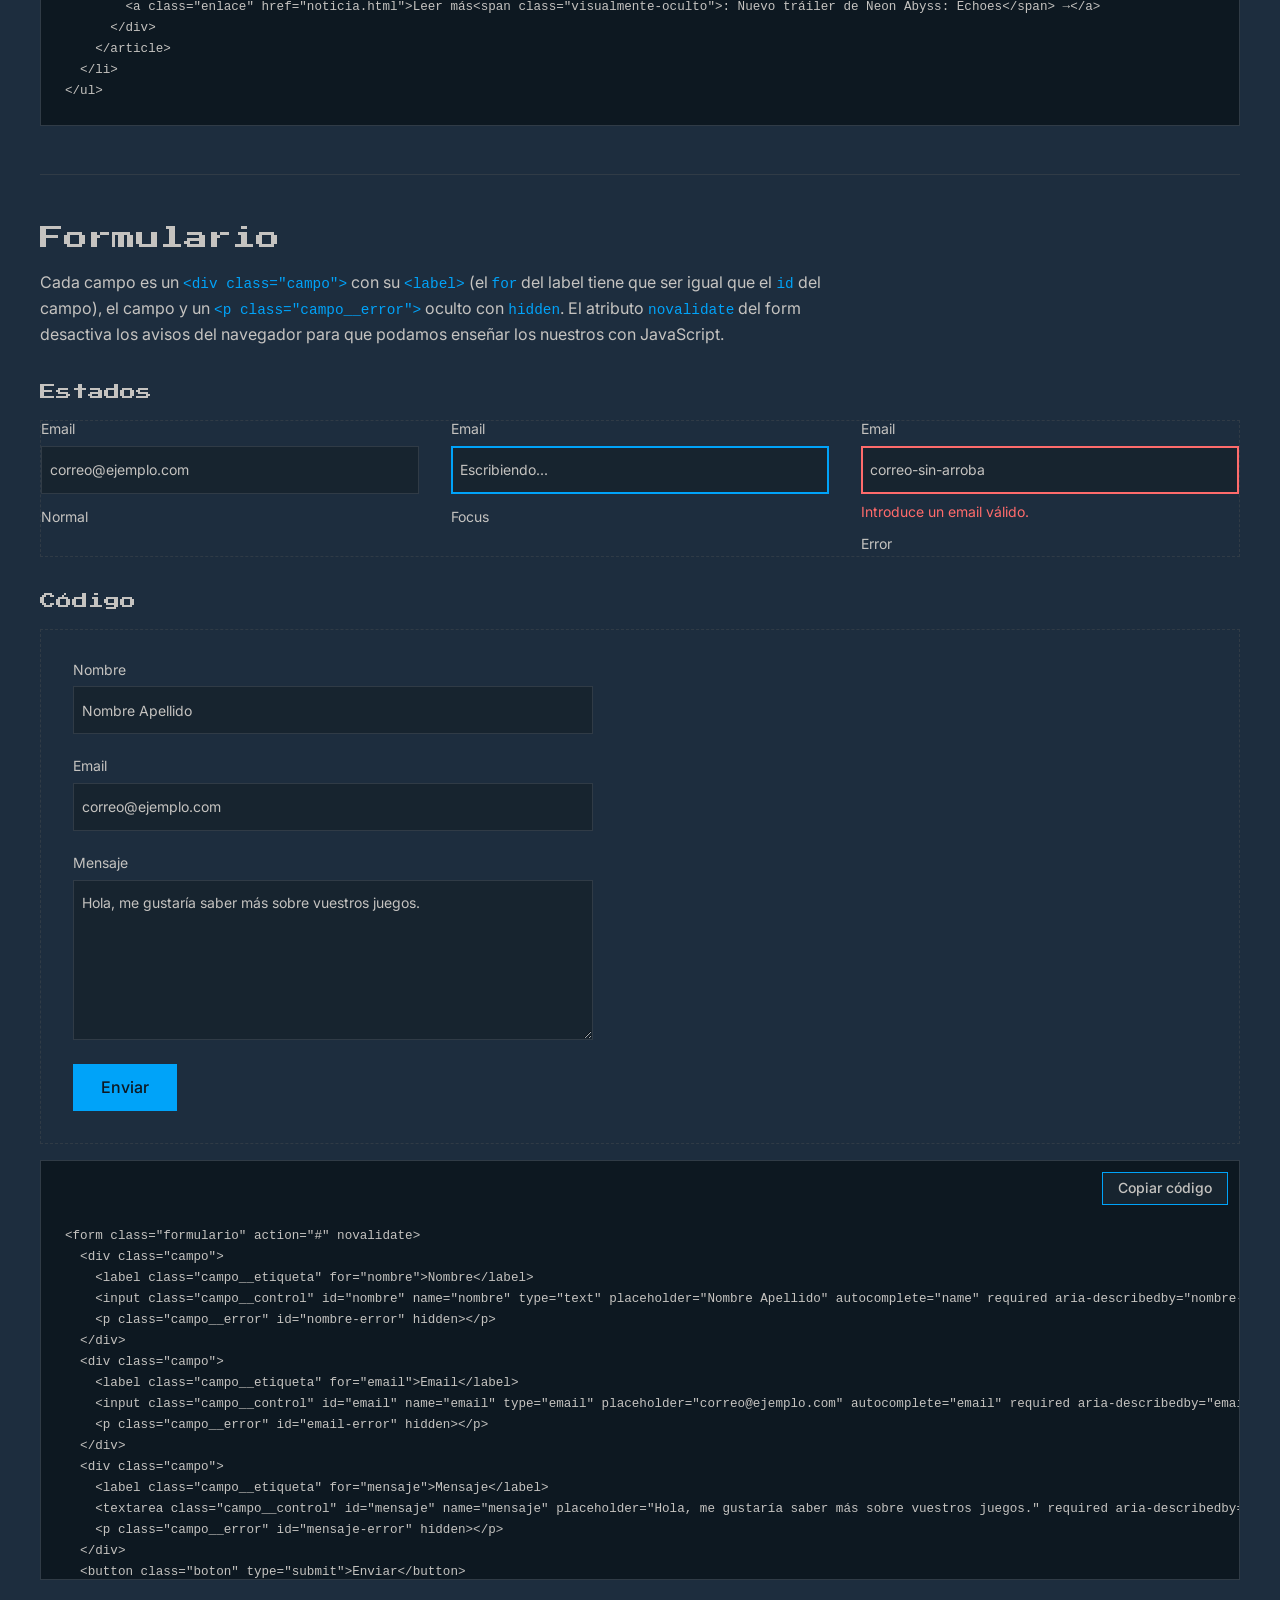
==== commit 88a97916: "Imágenes: WebP para las 3 de más de 500 KB y loading="lazy" - beast-acquirer-savage (532 → 280 KB), " ====
--- a/componentes.html
+++ b/componentes.html
@@ -455,7 +455,7 @@
         <p>Jerarquía de acciones: Steam y Epic son los botones principales, «Descargar demo» es secundario y «Ver tráiler» y «Ver ficha →» son enlaces de texto. El botón «Descargar demo» abre el modal solo con poner <code>data-demo</code> (mira <a class="enlace" href="#modal">Modal</a>).</p>
         <div class="catalogo__ejemplo">
           <article class="tarjeta-juego">
-            <img class="tarjeta-juego__imagen" src="img/juegos/beast-acquirer-savage.jpg" alt="Una bestia marina gigante emerge entre las olas" width="520" height="320">
+            <img class="tarjeta-juego__imagen" src="img/juegos/beast-acquirer-savage.webp" alt="Una bestia marina gigante emerge entre las olas" width="520" height="320" loading="lazy">
             <div class="tarjeta-juego__info">
               <h2>Beast Acquirer Savage</h2>
               <p>Un juego de mundo abierto en el que te encargas de adquirir bestias que amenazan con destruir el ecosistema, usando partes de las propias bestias.</p>
@@ -497,7 +497,7 @@
           <ul class="rejilla-noticias">
             <li>
               <article class="tarjeta-noticia">
-                <img class="tarjeta-noticia__imagen" src="img/noticias/noticia-2.jpg" alt="Partida de Neon Abyss: Echoes en una sala llena de enemigos y explosiones" width="380" height="220">
+                <img class="tarjeta-noticia__imagen" src="img/noticias/noticia-2.jpg" alt="Partida de Neon Abyss: Echoes en una sala llena de enemigos y explosiones" width="380" height="220" loading="lazy">
                 <div class="tarjeta-noticia__contenido">
                   <span class="etiqueta-categoria">Anuncios</span>
                   <p class="fecha">28 de septiembre de 2026 - Por modem</p>
@@ -521,7 +521,7 @@
           <ul class="lista-entradas">
             <li>
               <article class="entrada-blog" data-categoria="anuncios">
-                <img class="entrada-blog__imagen" src="img/noticias/entrada-1.jpg" alt="Partida de Neon Abyss: Echoes en una sala llena de enemigos y explosiones" width="320" height="200">
+                <img class="entrada-blog__imagen" src="img/noticias/entrada-1.jpg" alt="Partida de Neon Abyss: Echoes en una sala llena de enemigos y explosiones" width="320" height="200" loading="lazy">
                 <div class="entrada-blog__contenido">
                   <span class="etiqueta-categoria">Anuncios</span>
                   <p class="fecha">28 de septiembre de 2026 - Por modem</p>
@@ -681,7 +681,7 @@
         <p>Cabecera de la ficha de juego: imagen oscurecida con el velo y el nombre del juego encima. La imagen lleva <code>alt=""</code> porque es decorativa (el nombre ya está en el título).</p>
         <div class="catalogo__ejemplo">
           <div class="banner-juego">
-            <img class="banner-juego__imagen" src="img/juegos/beast-acquirer-savage.jpg" alt="" width="1200" height="280">
+            <img class="banner-juego__imagen" src="img/juegos/beast-acquirer-savage.webp" alt="" width="1200" height="280" loading="lazy">
             <h1 class="banner-juego__titulo">Beast Acquirer Savage</h1>
           </div>
         </div>
@@ -695,10 +695,10 @@
         <p>Imagen principal y 4 miniaturas. Cada miniatura es un <code>&lt;button&gt;</code> con <code>data-imagen</code> (la imagen grande que enseña) y la elegida lleva <code>aria-pressed="true"</code>. El cambio de imagen lo hace <code>js/ficha-juego.js</code> (en esta página de catálogo no funciona).</p>
         <div class="catalogo__ejemplo catalogo__ejemplo--estrecho">
           <div class="galeria">
-            <img class="galeria__principal" src="img/juegos/beast-acquirer-savage.jpg" alt="Una bestia marina gigante emerge entre las olas" width="720" height="405">
+            <img class="galeria__principal" src="img/juegos/beast-acquirer-savage.webp" alt="Una bestia marina gigante emerge entre las olas" width="720" height="405" loading="lazy">
             <ul class="galeria__miniaturas">
-              <li><button class="galeria__miniatura" type="button" data-imagen="img/juegos/beast-acquirer-savage.jpg" aria-pressed="true"><img src="img/juegos/beast-acquirer-savage.jpg" alt="Una bestia marina gigante emerge entre las olas" width="171" height="96"></button></li>
-              <li><button class="galeria__miniatura" type="button" data-imagen="img/juegos/beast-galeria-2.jpg" aria-pressed="false"><img src="img/juegos/beast-galeria-2.jpg" alt="Una tienda con forma de criatura en un campamento del desierto" width="171" height="96"></button></li>
+              <li><button class="galeria__miniatura" type="button" data-imagen="img/juegos/beast-acquirer-savage.webp" aria-pressed="true"><img src="img/juegos/beast-acquirer-savage.webp" alt="Una bestia marina gigante emerge entre las olas" width="171" height="96" loading="lazy"></button></li>
+              <li><button class="galeria__miniatura" type="button" data-imagen="img/juegos/beast-galeria-2.webp" aria-pressed="false"><img src="img/juegos/beast-galeria-2.webp" alt="Una tienda con forma de criatura en un campamento del desierto" width="171" height="96" loading="lazy"></button></li>
             </ul>
           </div>
         </div>
@@ -761,7 +761,7 @@
         <p>Portada 16:9 con el botón de play y la barra de controles. En <code>trailer.html</code>, al pulsar play, <code>js/trailer.js</code> cambia la portada por el vídeo de YouTube. Aquí el play es un enlace que lleva a la página del tráiler (como en la ficha de juego).</p>
         <div class="catalogo__ejemplo catalogo__ejemplo--estrecho">
           <div class="reproductor">
-            <img class="reproductor__portada" src="img/juegos/beast-acquirer-savage.jpg" alt="" width="1200" height="675">
+            <img class="reproductor__portada" src="img/juegos/beast-acquirer-savage.webp" alt="" width="1200" height="675" loading="lazy">
             <a class="reproductor__play" href="trailer.html">
               <span class="reproductor__circulo"><span class="icono icono--36 icono--play" aria-hidden="true"></span></span>
               <span class="visualmente-oculto">Ver el tráiler de Beast Acquirer Savage</span>
@@ -786,7 +786,7 @@
         <div class="catalogo__ejemplo catalogo__ejemplo--estrecho">
           <button class="miniatura-video" type="button" data-video="1">
             <span class="miniatura-video__imagen">
-              <img src="img/juegos/beast-video-1.jpg" alt="" width="384" height="216">
+              <img src="img/juegos/beast-video-1.jpg" alt="" width="384" height="216" loading="lazy">
               <span class="miniatura-video__play"><span class="icono icono--20 icono--play" aria-hidden="true"></span></span>
             </span>
             <span class="miniatura-video__titulo">¡NUEVA BESTIA! ¡Enfrentaos a Kezu!</span>
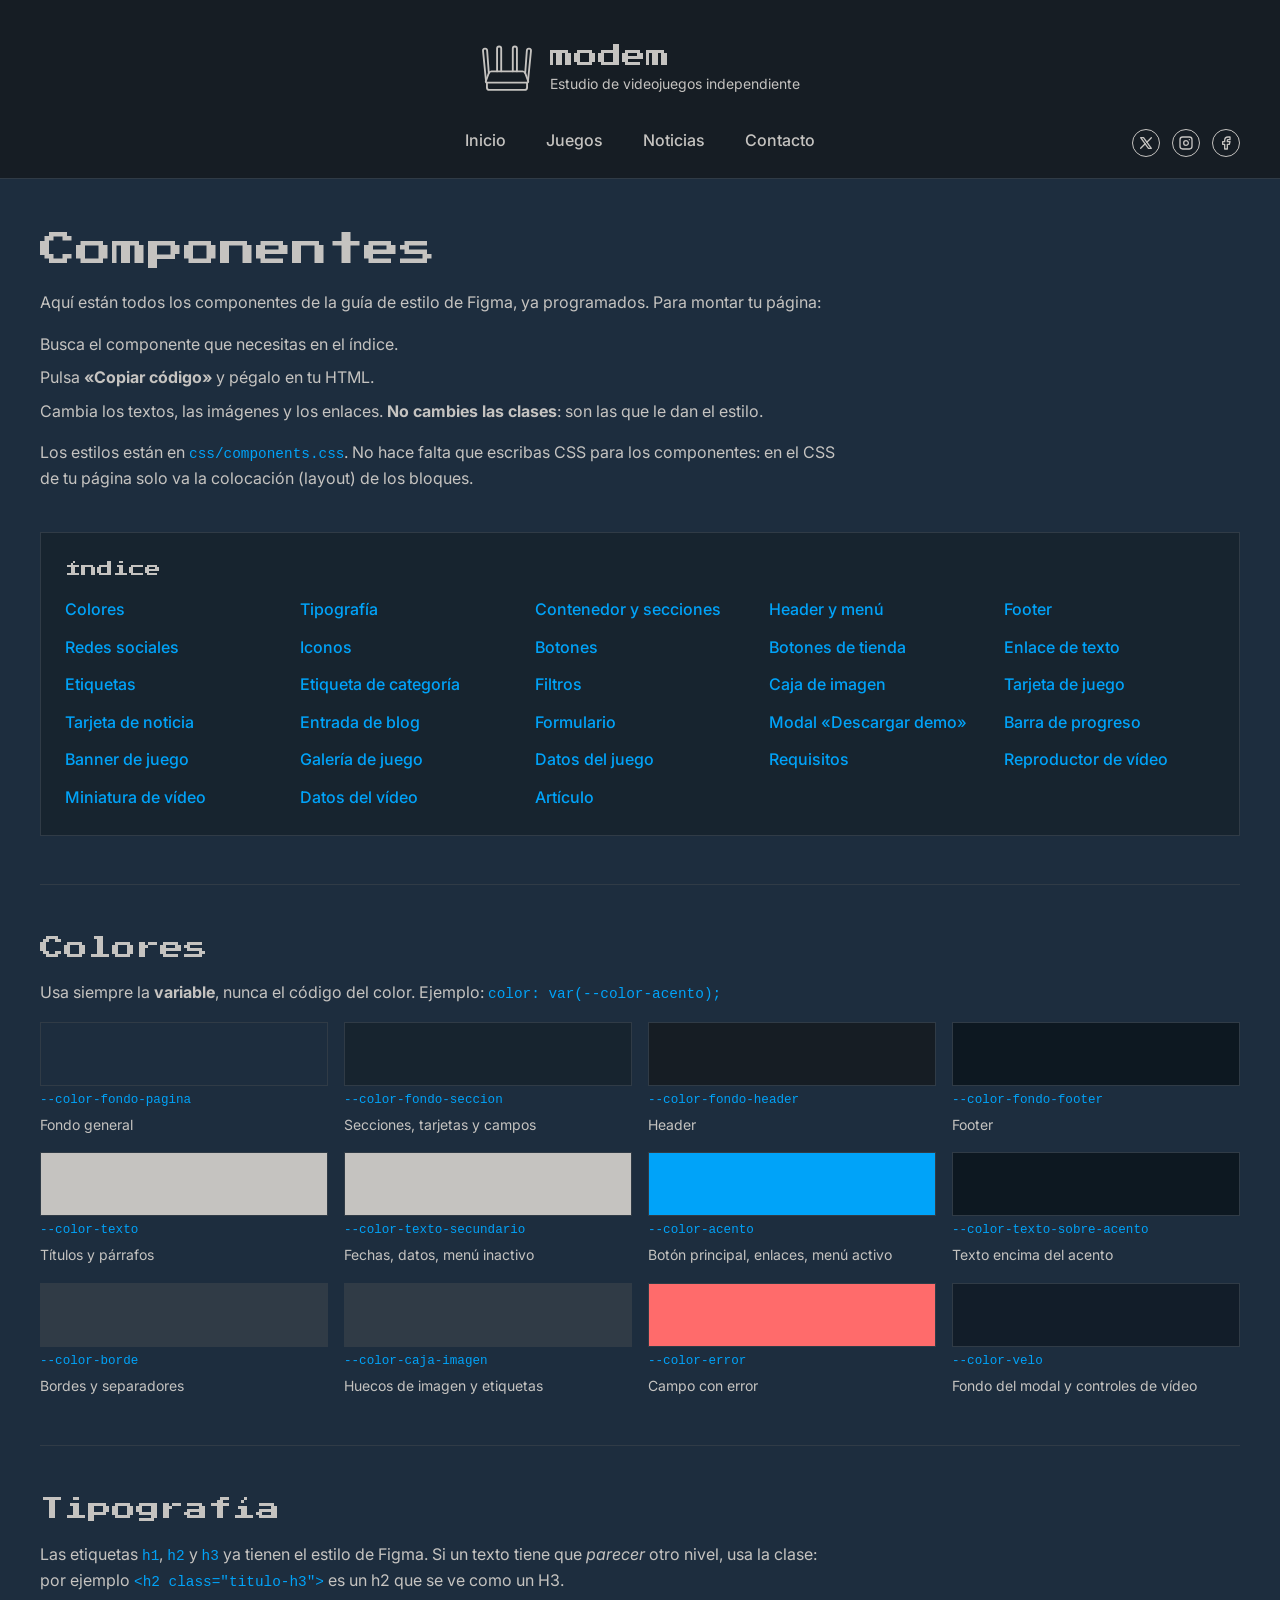
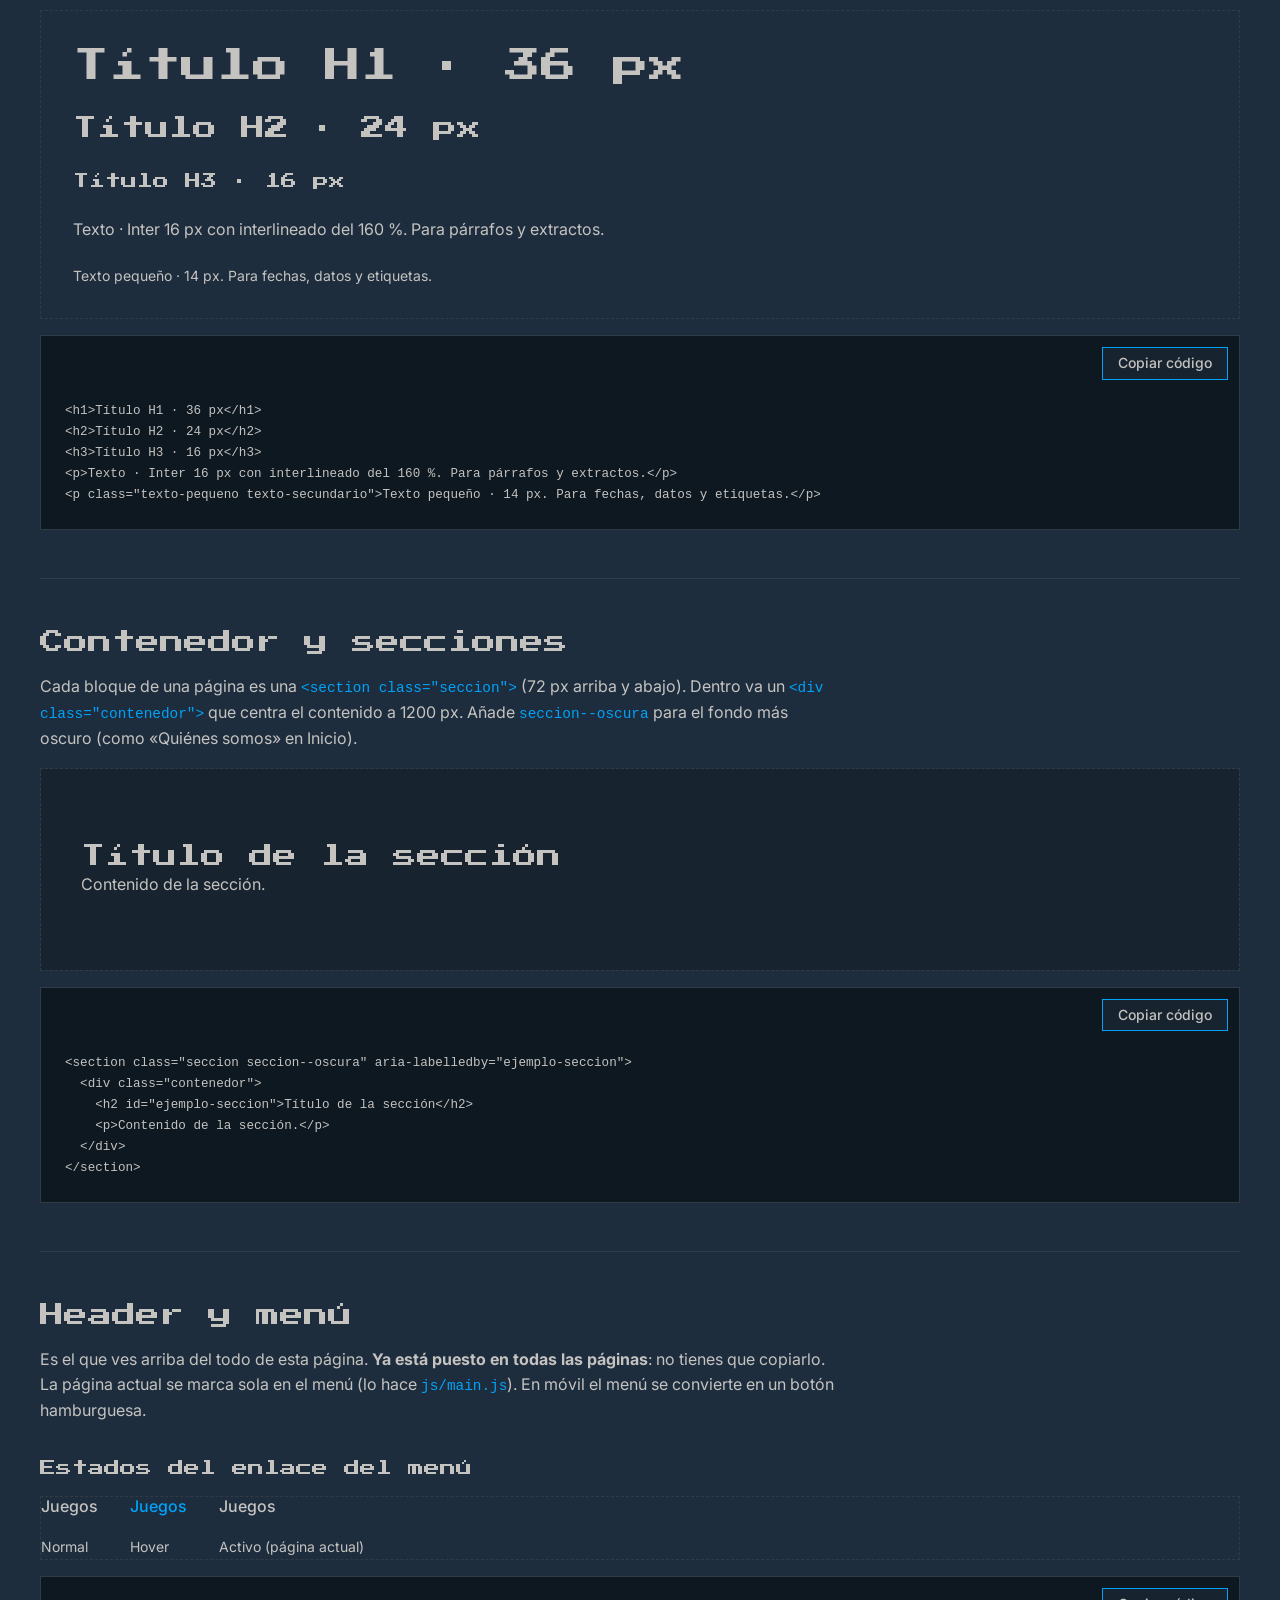
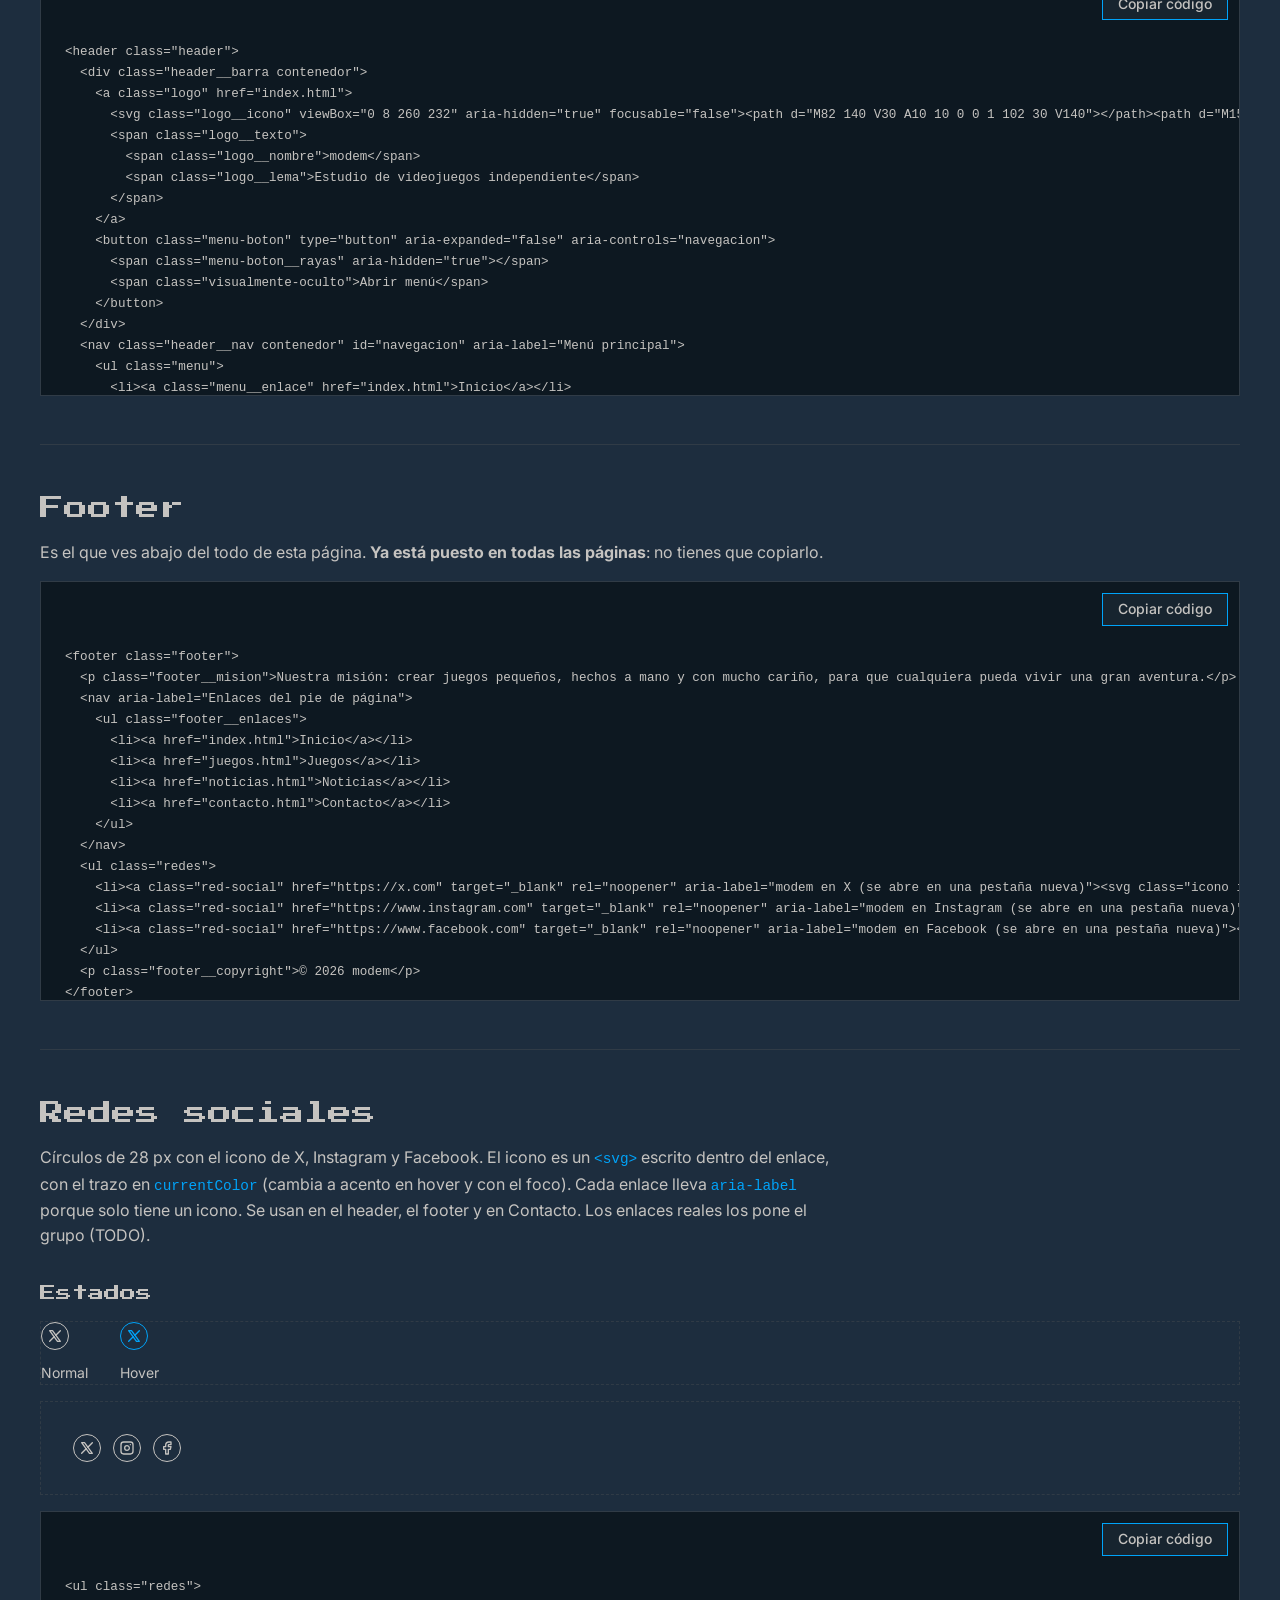
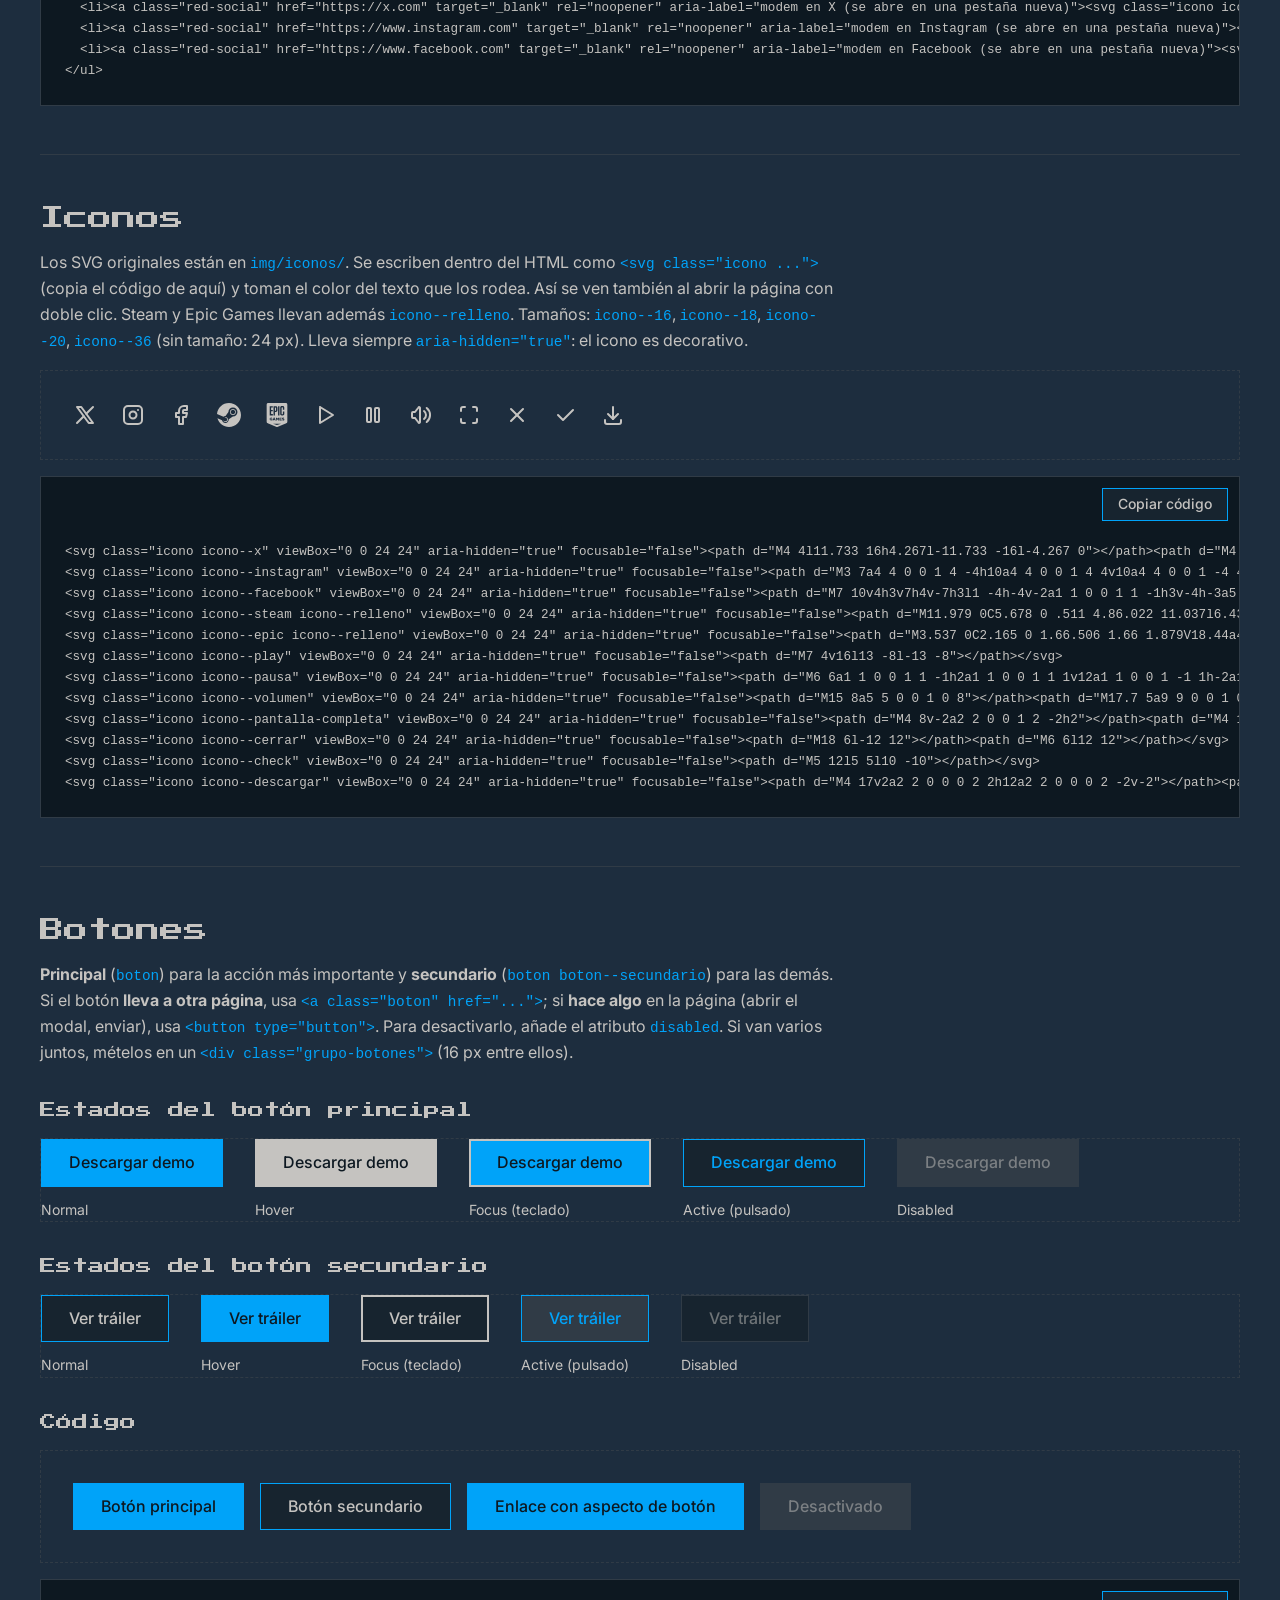
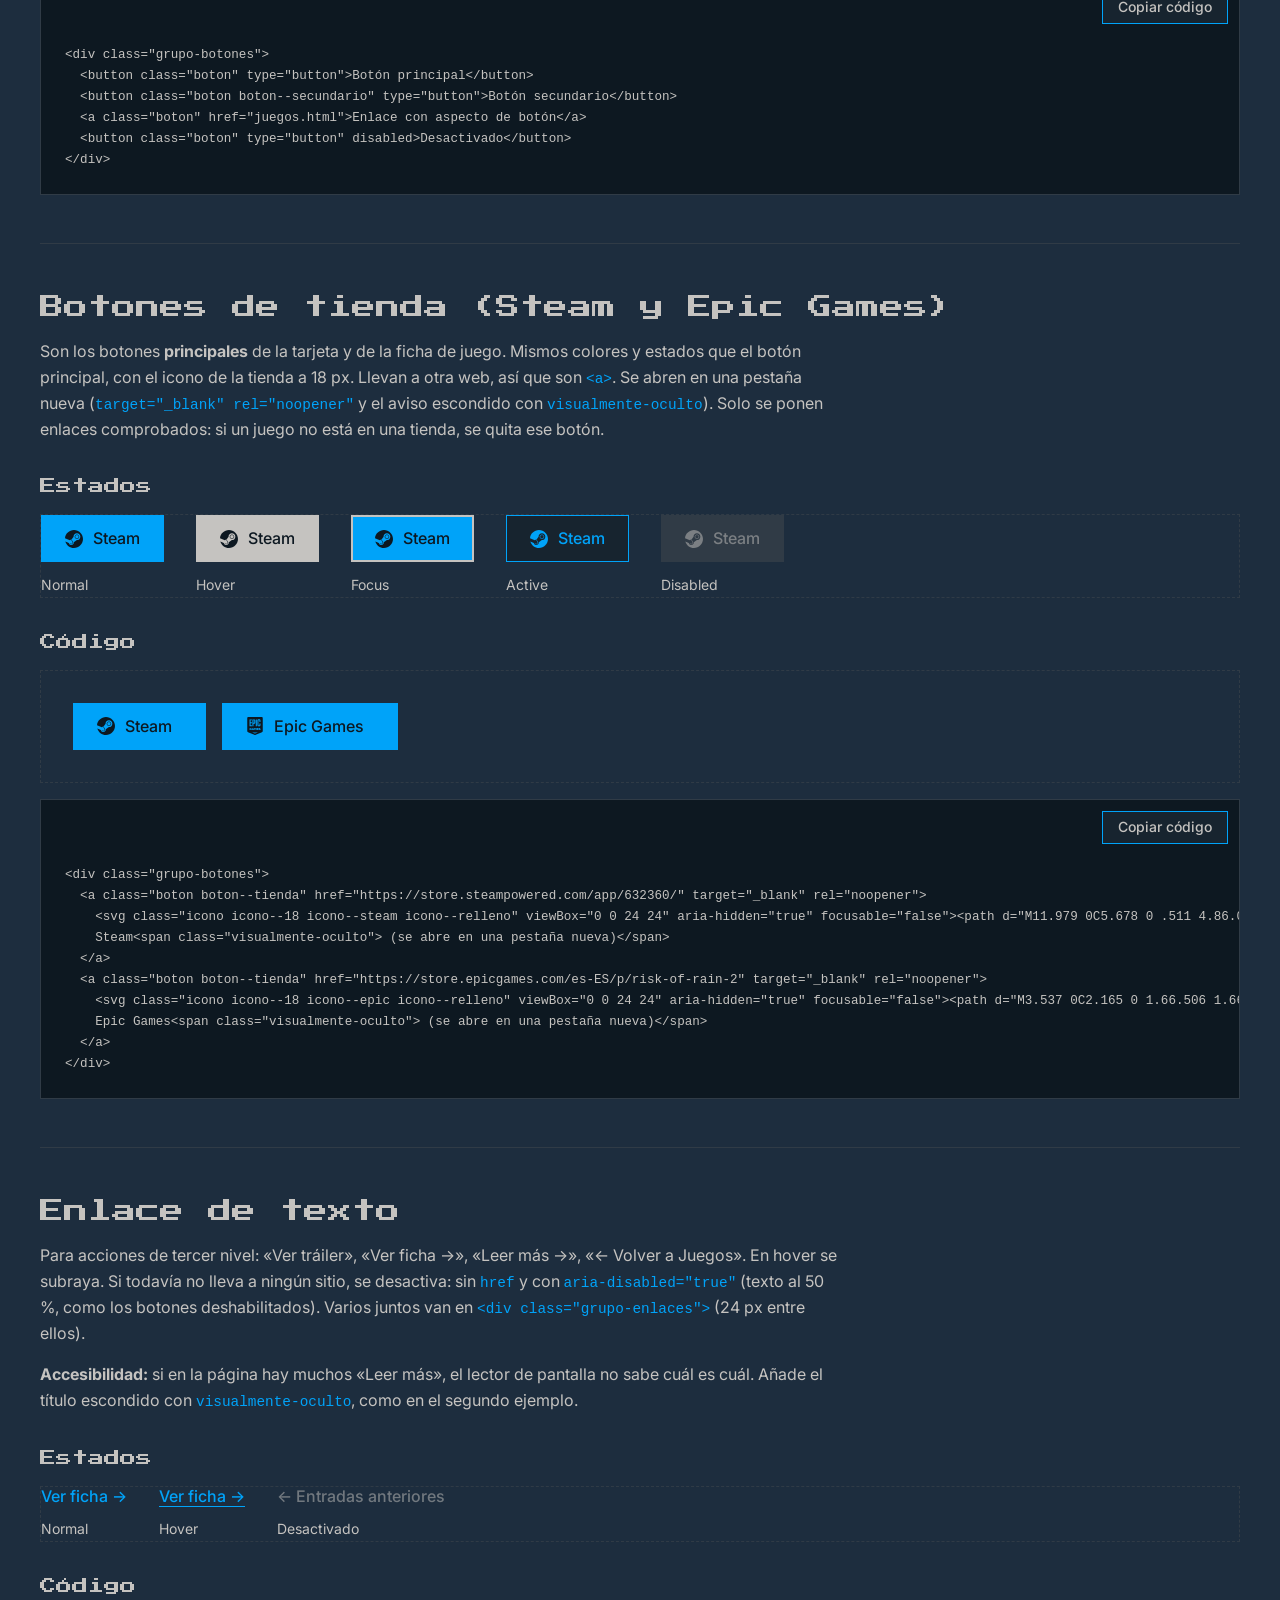
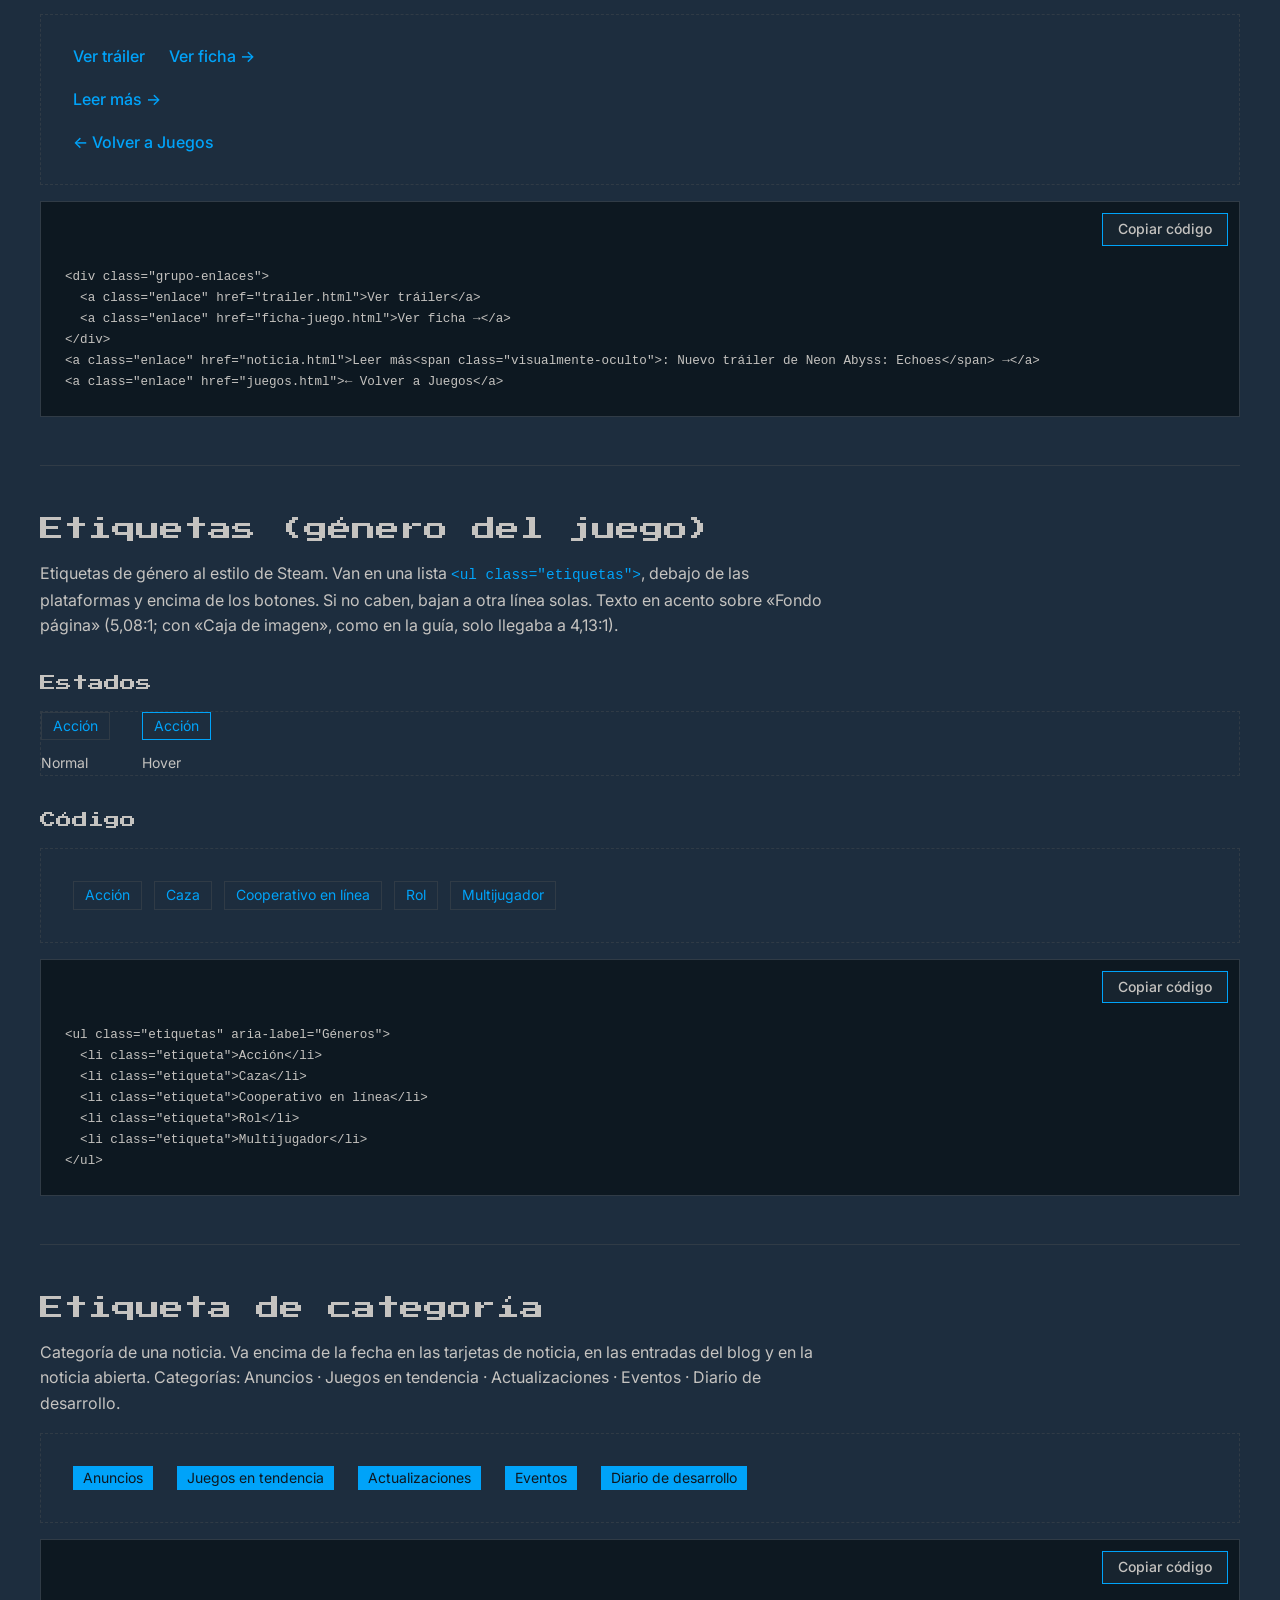
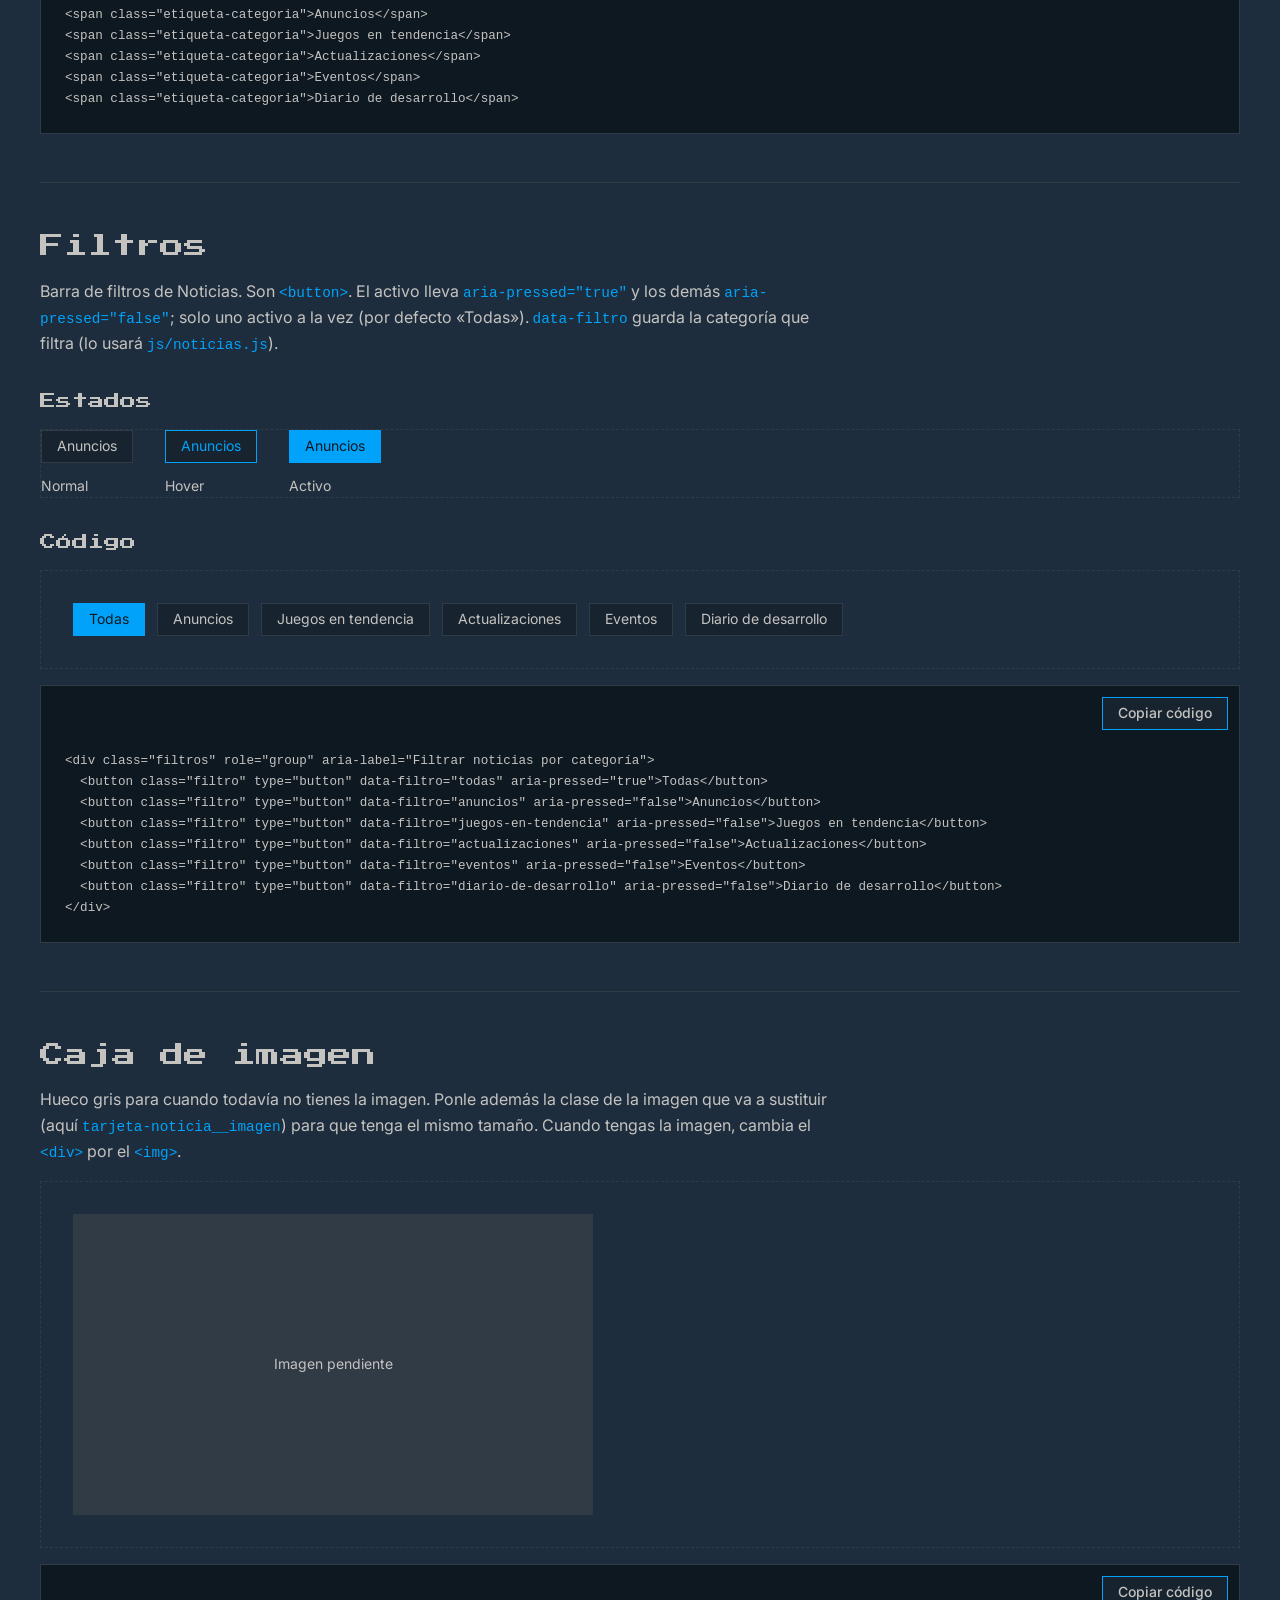
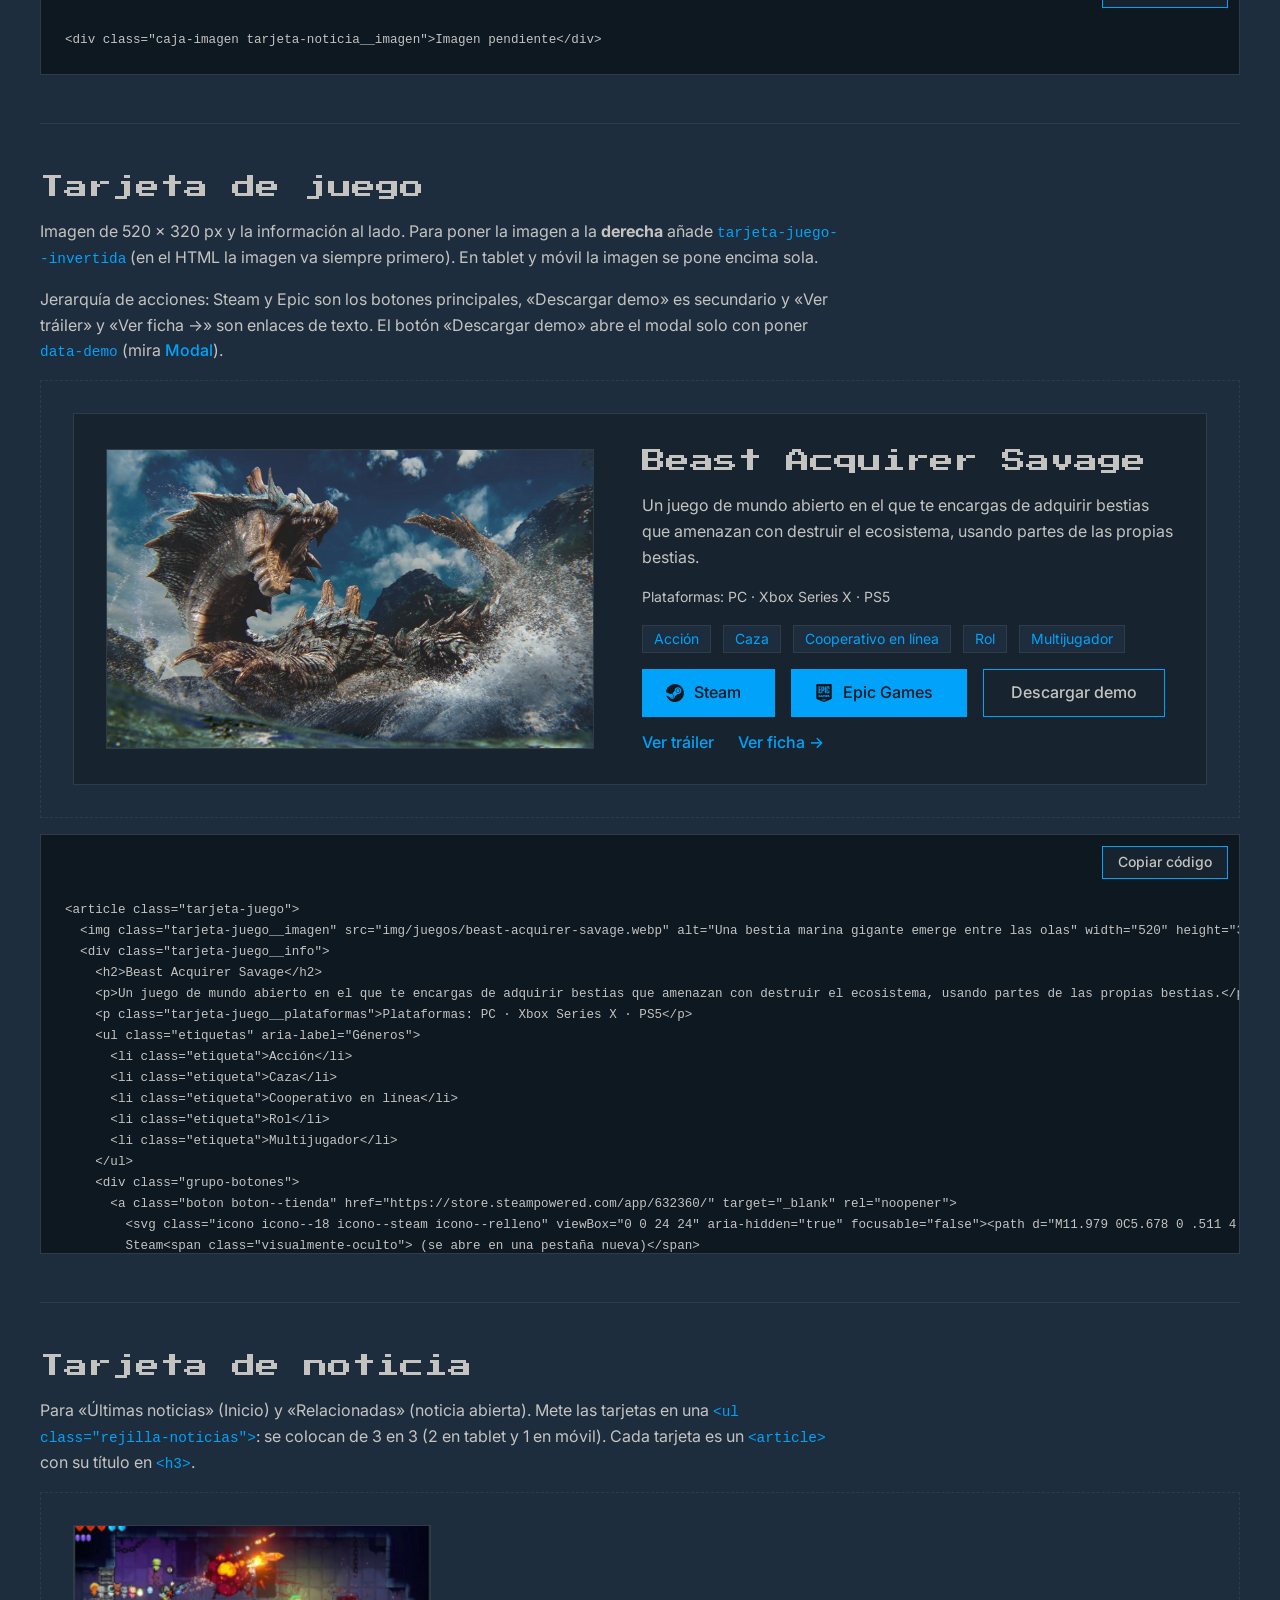
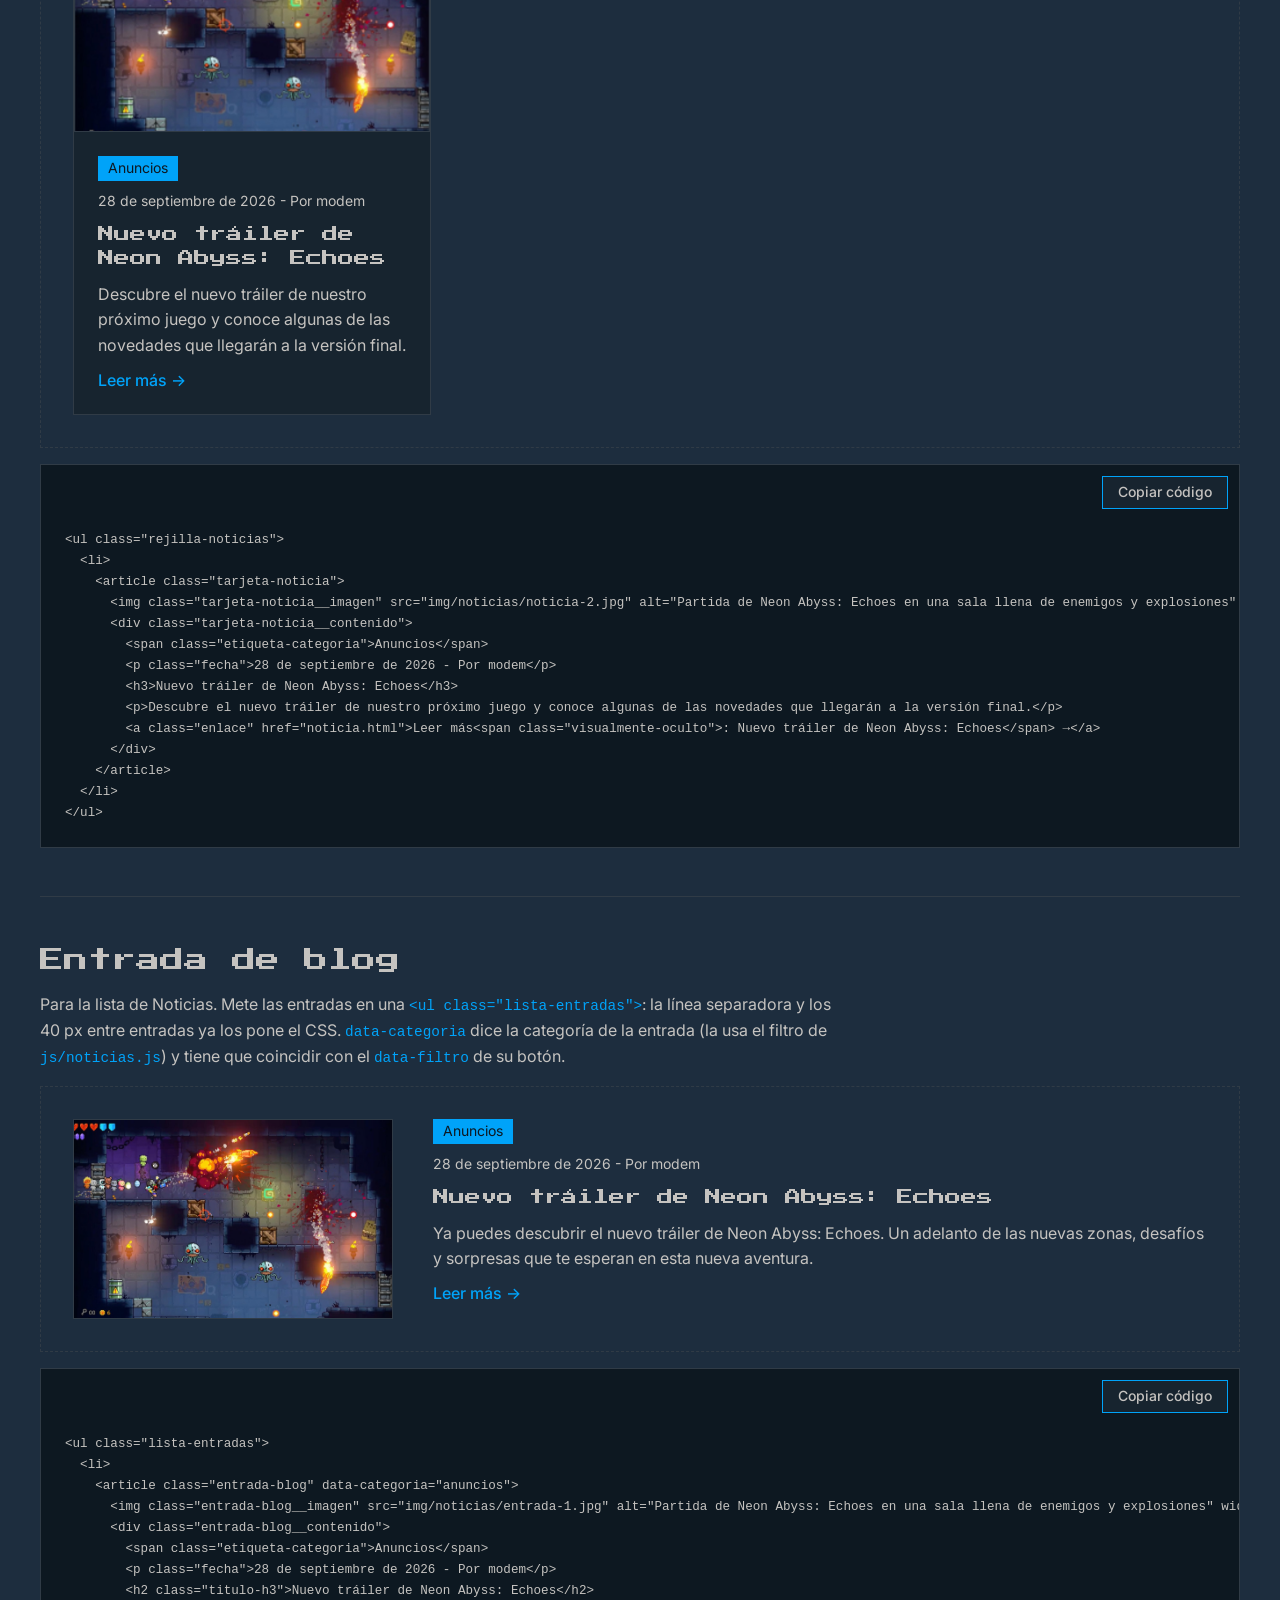
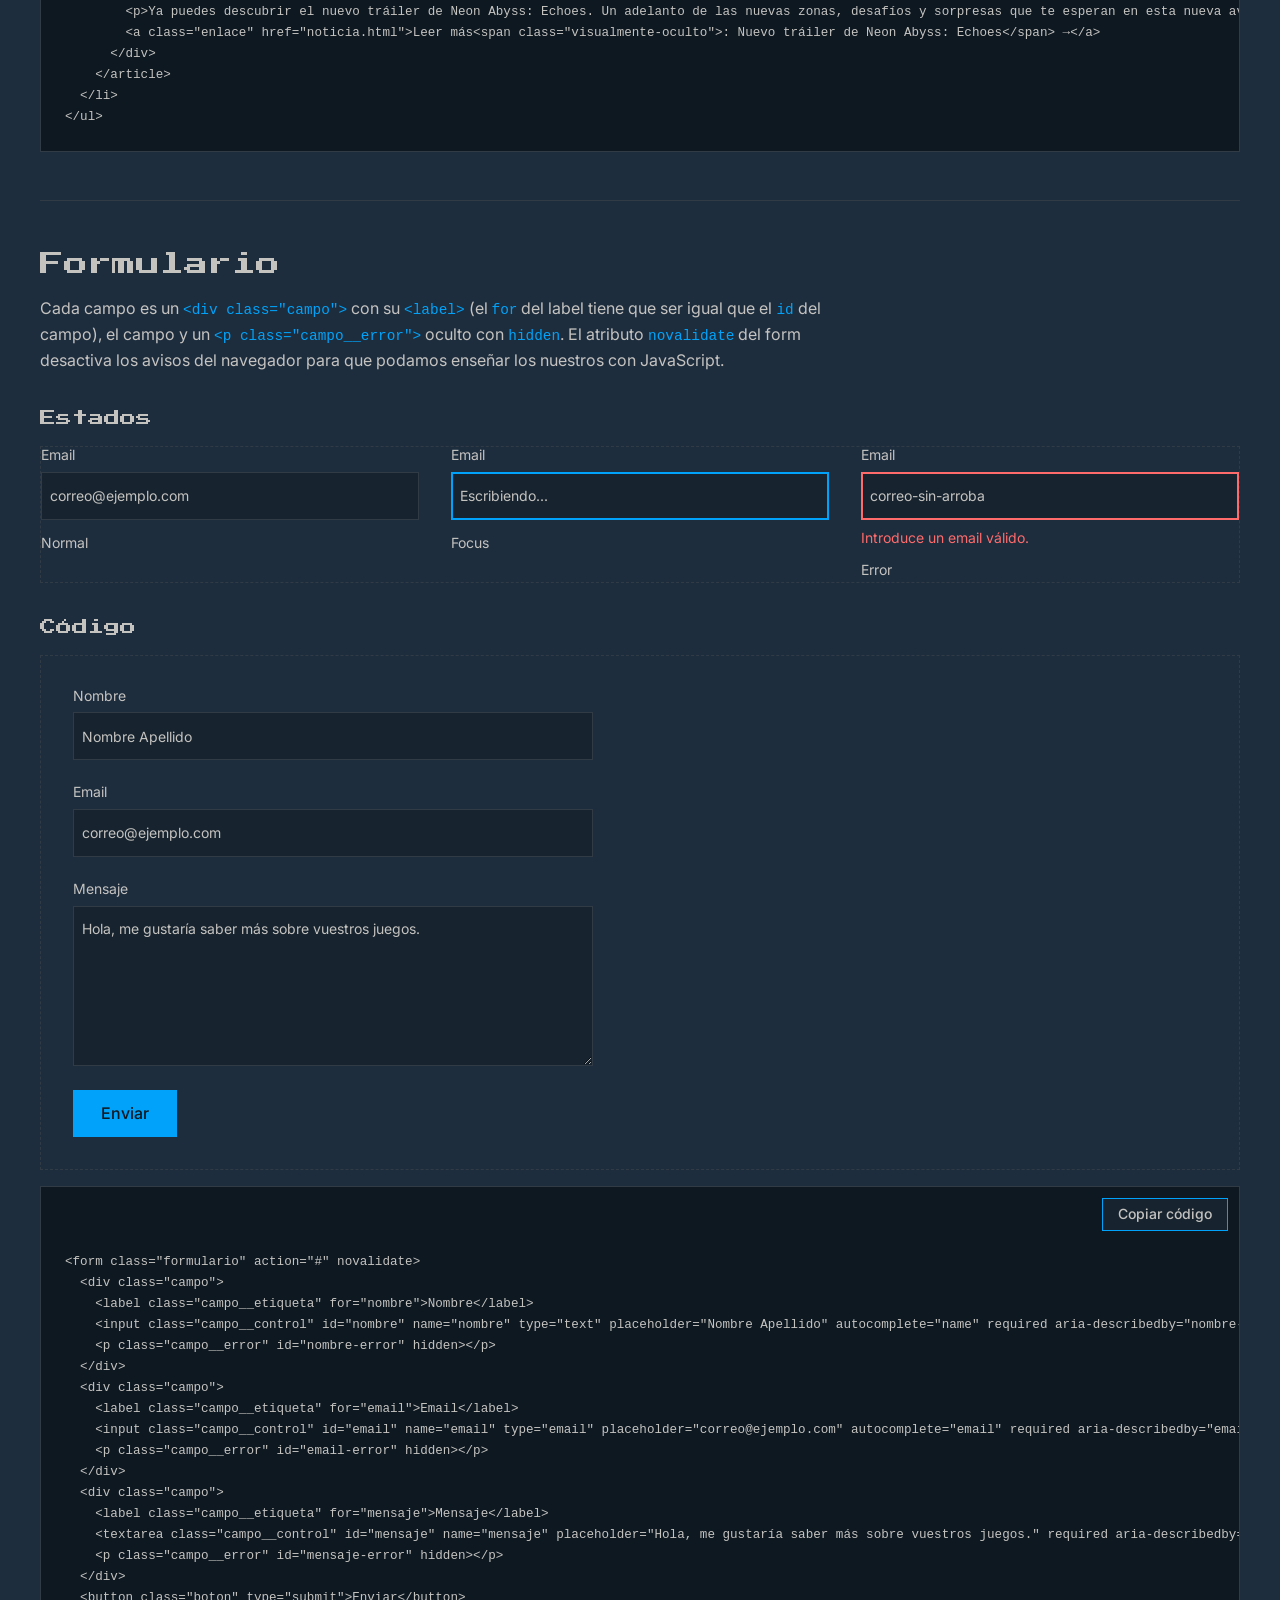
==== commit 5f48054e: "Iconos y logo en SVG inline: quitar mask-image de toda la web Los iconos de tiendas (Steam, Epic), r" ====
--- a/componentes.html
+++ b/componentes.html
@@ -32,7 +32,7 @@
   <header class="header">
     <div class="header__barra contenedor">
       <a class="logo" href="index.html">
-        <span class="icono logo__icono" aria-hidden="true"></span>
+        <svg class="logo__icono" viewBox="0 8 260 232" aria-hidden="true" focusable="false"><path d="M82 140 V30 A10 10 0 0 1 102 30 V140"/><path d="M158 140 V30 A10 10 0 0 1 178 30 V140"/><path d="M28.4 185.6 L14.03 40.74 A10 10 0 0 1 33.97 39.26 L42 148.1"/><path d="M231.6 185.6 L245.97 40.74 A10 10 0 0 0 226.03 39.26 L218 148.1"/><path d="M55 140 H205 Q215 140 218.4 149.4 L231.6 185.6 Q235 195 225 195 H35 Q25 195 28.4 185.6 L41.6 149.4 Q45 140 55 140 Z"/><path d="M33 195 V218 Q33 230 45 230 H215 Q227 230 227 218 V195"/></svg>
         <span class="logo__texto">
           <span class="logo__nombre">modem</span>
           <span class="logo__lema">Estudio de videojuegos independiente</span>
@@ -55,9 +55,9 @@
       </ul>
 
       <ul class="redes header__redes">
-        <li><a class="red-social" href="https://x.com" target="_blank" rel="noopener" aria-label="modem en X (se abre en una pestaña nueva)"><svg class="red-social__icono" viewBox="0 0 24 24" aria-hidden="true" focusable="false"><path d="M4 4l11.733 16h4.267l-11.733 -16l-4.267 0"/><path d="M4 20l6.768 -6.768m2.46 -2.46l6.772 -6.772"/></svg></a></li>
-        <li><a class="red-social" href="https://www.instagram.com" target="_blank" rel="noopener" aria-label="modem en Instagram (se abre en una pestaña nueva)"><svg class="red-social__icono" viewBox="0 0 24 24" aria-hidden="true" focusable="false"><path d="M3 7a4 4 0 0 1 4 -4h10a4 4 0 0 1 4 4v10a4 4 0 0 1 -4 4h-10a4 4 0 0 1 -4 -4l0 -10"/><path d="M8.5 12a3.5 3.5 0 1 0 7 0a3.5 3.5 0 0 0 -7 0"/><path d="M17 7v.01"/></svg></a></li>
-        <li><a class="red-social" href="https://www.facebook.com" target="_blank" rel="noopener" aria-label="modem en Facebook (se abre en una pestaña nueva)"><svg class="red-social__icono" viewBox="0 0 24 24" aria-hidden="true" focusable="false"><path d="M7 10v4h3v7h4v-7h3l1 -4h-4v-2a1 1 0 0 1 1 -1h3v-4h-3a5 5 0 0 0 -5 5v2h-3"/></svg></a></li>
+        <li><a class="red-social" href="https://x.com" target="_blank" rel="noopener" aria-label="modem en X (se abre en una pestaña nueva)"><svg class="icono icono--16 icono--x" viewBox="0 0 24 24" aria-hidden="true" focusable="false"><path d="M4 4l11.733 16h4.267l-11.733 -16l-4.267 0"/><path d="M4 20l6.768 -6.768m2.46 -2.46l6.772 -6.772"/></svg></a></li>
+        <li><a class="red-social" href="https://www.instagram.com" target="_blank" rel="noopener" aria-label="modem en Instagram (se abre en una pestaña nueva)"><svg class="icono icono--16 icono--instagram" viewBox="0 0 24 24" aria-hidden="true" focusable="false"><path d="M3 7a4 4 0 0 1 4 -4h10a4 4 0 0 1 4 4v10a4 4 0 0 1 -4 4h-10a4 4 0 0 1 -4 -4l0 -10"/><path d="M8.5 12a3.5 3.5 0 1 0 7 0a3.5 3.5 0 0 0 -7 0"/><path d="M17 7v.01"/></svg></a></li>
+        <li><a class="red-social" href="https://www.facebook.com" target="_blank" rel="noopener" aria-label="modem en Facebook (se abre en una pestaña nueva)"><svg class="icono icono--16 icono--facebook" viewBox="0 0 24 24" aria-hidden="true" focusable="false"><path d="M7 10v4h3v7h4v-7h3l1 -4h-4v-2a1 1 0 0 1 1 -1h3v-4h-3a5 5 0 0 0 -5 5v2h-3"/></svg></a></li>
       </ul>
     </nav>
   </header>
@@ -186,7 +186,7 @@
           <header class="header">
             <div class="header__barra contenedor">
               <a class="logo" href="index.html">
-                <span class="icono logo__icono" aria-hidden="true"></span>
+                <svg class="logo__icono" viewBox="0 8 260 232" aria-hidden="true" focusable="false"><path d="M82 140 V30 A10 10 0 0 1 102 30 V140"/><path d="M158 140 V30 A10 10 0 0 1 178 30 V140"/><path d="M28.4 185.6 L14.03 40.74 A10 10 0 0 1 33.97 39.26 L42 148.1"/><path d="M231.6 185.6 L245.97 40.74 A10 10 0 0 0 226.03 39.26 L218 148.1"/><path d="M55 140 H205 Q215 140 218.4 149.4 L231.6 185.6 Q235 195 225 195 H35 Q25 195 28.4 185.6 L41.6 149.4 Q45 140 55 140 Z"/><path d="M33 195 V218 Q33 230 45 230 H215 Q227 230 227 218 V195"/></svg>
                 <span class="logo__texto">
                   <span class="logo__nombre">modem</span>
                   <span class="logo__lema">Estudio de videojuegos independiente</span>
@@ -205,9 +205,9 @@
                 <li><a class="menu__enlace" href="contacto.html">Contacto</a></li>
               </ul>
               <ul class="redes header__redes">
-                <li><a class="red-social" href="https://x.com" target="_blank" rel="noopener" aria-label="modem en X (se abre en una pestaña nueva)"><svg class="red-social__icono" viewBox="0 0 24 24" aria-hidden="true" focusable="false"><path d="M4 4l11.733 16h4.267l-11.733 -16l-4.267 0"/><path d="M4 20l6.768 -6.768m2.46 -2.46l6.772 -6.772"/></svg></a></li>
-                <li><a class="red-social" href="https://www.instagram.com" target="_blank" rel="noopener" aria-label="modem en Instagram (se abre en una pestaña nueva)"><svg class="red-social__icono" viewBox="0 0 24 24" aria-hidden="true" focusable="false"><path d="M3 7a4 4 0 0 1 4 -4h10a4 4 0 0 1 4 4v10a4 4 0 0 1 -4 4h-10a4 4 0 0 1 -4 -4l0 -10"/><path d="M8.5 12a3.5 3.5 0 1 0 7 0a3.5 3.5 0 0 0 -7 0"/><path d="M17 7v.01"/></svg></a></li>
-                <li><a class="red-social" href="https://www.facebook.com" target="_blank" rel="noopener" aria-label="modem en Facebook (se abre en una pestaña nueva)"><svg class="red-social__icono" viewBox="0 0 24 24" aria-hidden="true" focusable="false"><path d="M7 10v4h3v7h4v-7h3l1 -4h-4v-2a1 1 0 0 1 1 -1h3v-4h-3a5 5 0 0 0 -5 5v2h-3"/></svg></a></li>
+                <li><a class="red-social" href="https://x.com" target="_blank" rel="noopener" aria-label="modem en X (se abre en una pestaña nueva)"><svg class="icono icono--16 icono--x" viewBox="0 0 24 24" aria-hidden="true" focusable="false"><path d="M4 4l11.733 16h4.267l-11.733 -16l-4.267 0"/><path d="M4 20l6.768 -6.768m2.46 -2.46l6.772 -6.772"/></svg></a></li>
+                <li><a class="red-social" href="https://www.instagram.com" target="_blank" rel="noopener" aria-label="modem en Instagram (se abre en una pestaña nueva)"><svg class="icono icono--16 icono--instagram" viewBox="0 0 24 24" aria-hidden="true" focusable="false"><path d="M3 7a4 4 0 0 1 4 -4h10a4 4 0 0 1 4 4v10a4 4 0 0 1 -4 4h-10a4 4 0 0 1 -4 -4l0 -10"/><path d="M8.5 12a3.5 3.5 0 1 0 7 0a3.5 3.5 0 0 0 -7 0"/><path d="M17 7v.01"/></svg></a></li>
+                <li><a class="red-social" href="https://www.facebook.com" target="_blank" rel="noopener" aria-label="modem en Facebook (se abre en una pestaña nueva)"><svg class="icono icono--16 icono--facebook" viewBox="0 0 24 24" aria-hidden="true" focusable="false"><path d="M7 10v4h3v7h4v-7h3l1 -4h-4v-2a1 1 0 0 1 1 -1h3v-4h-3a5 5 0 0 0 -5 5v2h-3"/></svg></a></li>
               </ul>
             </nav>
           </header>
@@ -233,9 +233,9 @@
               </ul>
             </nav>
             <ul class="redes">
-              <li><a class="red-social" href="https://x.com" target="_blank" rel="noopener" aria-label="modem en X (se abre en una pestaña nueva)"><svg class="red-social__icono" viewBox="0 0 24 24" aria-hidden="true" focusable="false"><path d="M4 4l11.733 16h4.267l-11.733 -16l-4.267 0"/><path d="M4 20l6.768 -6.768m2.46 -2.46l6.772 -6.772"/></svg></a></li>
-              <li><a class="red-social" href="https://www.instagram.com" target="_blank" rel="noopener" aria-label="modem en Instagram (se abre en una pestaña nueva)"><svg class="red-social__icono" viewBox="0 0 24 24" aria-hidden="true" focusable="false"><path d="M3 7a4 4 0 0 1 4 -4h10a4 4 0 0 1 4 4v10a4 4 0 0 1 -4 4h-10a4 4 0 0 1 -4 -4l0 -10"/><path d="M8.5 12a3.5 3.5 0 1 0 7 0a3.5 3.5 0 0 0 -7 0"/><path d="M17 7v.01"/></svg></a></li>
-              <li><a class="red-social" href="https://www.facebook.com" target="_blank" rel="noopener" aria-label="modem en Facebook (se abre en una pestaña nueva)"><svg class="red-social__icono" viewBox="0 0 24 24" aria-hidden="true" focusable="false"><path d="M7 10v4h3v7h4v-7h3l1 -4h-4v-2a1 1 0 0 1 1 -1h3v-4h-3a5 5 0 0 0 -5 5v2h-3"/></svg></a></li>
+              <li><a class="red-social" href="https://x.com" target="_blank" rel="noopener" aria-label="modem en X (se abre en una pestaña nueva)"><svg class="icono icono--16 icono--x" viewBox="0 0 24 24" aria-hidden="true" focusable="false"><path d="M4 4l11.733 16h4.267l-11.733 -16l-4.267 0"/><path d="M4 20l6.768 -6.768m2.46 -2.46l6.772 -6.772"/></svg></a></li>
+              <li><a class="red-social" href="https://www.instagram.com" target="_blank" rel="noopener" aria-label="modem en Instagram (se abre en una pestaña nueva)"><svg class="icono icono--16 icono--instagram" viewBox="0 0 24 24" aria-hidden="true" focusable="false"><path d="M3 7a4 4 0 0 1 4 -4h10a4 4 0 0 1 4 4v10a4 4 0 0 1 -4 4h-10a4 4 0 0 1 -4 -4l0 -10"/><path d="M8.5 12a3.5 3.5 0 1 0 7 0a3.5 3.5 0 0 0 -7 0"/><path d="M17 7v.01"/></svg></a></li>
+              <li><a class="red-social" href="https://www.facebook.com" target="_blank" rel="noopener" aria-label="modem en Facebook (se abre en una pestaña nueva)"><svg class="icono icono--16 icono--facebook" viewBox="0 0 24 24" aria-hidden="true" focusable="false"><path d="M7 10v4h3v7h4v-7h3l1 -4h-4v-2a1 1 0 0 1 1 -1h3v-4h-3a5 5 0 0 0 -5 5v2h-3"/></svg></a></li>
             </ul>
             <p class="footer__copyright">© 2026 modem</p>
           </footer>
@@ -249,14 +249,14 @@
         <p>Círculos de 28 px con el icono de X, Instagram y Facebook. El icono es un <code>&lt;svg&gt;</code> escrito dentro del enlace, con el trazo en <code>currentColor</code> (cambia a acento en hover y con el foco). Cada enlace lleva <code>aria-label</code> porque solo tiene un icono. Se usan en el header, el footer y en Contacto. Los enlaces reales los pone el grupo (TODO).</p>
         <h3>Estados</h3>
         <ul class="catalogo__estados">
-          <li><a class="red-social" href="#redes" aria-label="Ejemplo normal"><svg class="red-social__icono" viewBox="0 0 24 24" aria-hidden="true" focusable="false"><path d="M4 4l11.733 16h4.267l-11.733 -16l-4.267 0"/><path d="M4 20l6.768 -6.768m2.46 -2.46l6.772 -6.772"/></svg></a><span>Normal</span></li>
-          <li><a class="red-social demo-hover" href="#redes" aria-label="Ejemplo hover"><svg class="red-social__icono" viewBox="0 0 24 24" aria-hidden="true" focusable="false"><path d="M4 4l11.733 16h4.267l-11.733 -16l-4.267 0"/><path d="M4 20l6.768 -6.768m2.46 -2.46l6.772 -6.772"/></svg></a><span>Hover</span></li>
+          <li><a class="red-social" href="#redes" aria-label="Ejemplo normal"><svg class="icono icono--16 icono--x" viewBox="0 0 24 24" aria-hidden="true" focusable="false"><path d="M4 4l11.733 16h4.267l-11.733 -16l-4.267 0"/><path d="M4 20l6.768 -6.768m2.46 -2.46l6.772 -6.772"/></svg></a><span>Normal</span></li>
+          <li><a class="red-social demo-hover" href="#redes" aria-label="Ejemplo hover"><svg class="icono icono--16 icono--x" viewBox="0 0 24 24" aria-hidden="true" focusable="false"><path d="M4 4l11.733 16h4.267l-11.733 -16l-4.267 0"/><path d="M4 20l6.768 -6.768m2.46 -2.46l6.772 -6.772"/></svg></a><span>Hover</span></li>
         </ul>
         <div class="catalogo__ejemplo">
           <ul class="redes">
-            <li><a class="red-social" href="https://x.com" target="_blank" rel="noopener" aria-label="modem en X (se abre en una pestaña nueva)"><svg class="red-social__icono" viewBox="0 0 24 24" aria-hidden="true" focusable="false"><path d="M4 4l11.733 16h4.267l-11.733 -16l-4.267 0"/><path d="M4 20l6.768 -6.768m2.46 -2.46l6.772 -6.772"/></svg></a></li>
-            <li><a class="red-social" href="https://www.instagram.com" target="_blank" rel="noopener" aria-label="modem en Instagram (se abre en una pestaña nueva)"><svg class="red-social__icono" viewBox="0 0 24 24" aria-hidden="true" focusable="false"><path d="M3 7a4 4 0 0 1 4 -4h10a4 4 0 0 1 4 4v10a4 4 0 0 1 -4 4h-10a4 4 0 0 1 -4 -4l0 -10"/><path d="M8.5 12a3.5 3.5 0 1 0 7 0a3.5 3.5 0 0 0 -7 0"/><path d="M17 7v.01"/></svg></a></li>
-            <li><a class="red-social" href="https://www.facebook.com" target="_blank" rel="noopener" aria-label="modem en Facebook (se abre en una pestaña nueva)"><svg class="red-social__icono" viewBox="0 0 24 24" aria-hidden="true" focusable="false"><path d="M7 10v4h3v7h4v-7h3l1 -4h-4v-2a1 1 0 0 1 1 -1h3v-4h-3a5 5 0 0 0 -5 5v2h-3"/></svg></a></li>
+            <li><a class="red-social" href="https://x.com" target="_blank" rel="noopener" aria-label="modem en X (se abre en una pestaña nueva)"><svg class="icono icono--16 icono--x" viewBox="0 0 24 24" aria-hidden="true" focusable="false"><path d="M4 4l11.733 16h4.267l-11.733 -16l-4.267 0"/><path d="M4 20l6.768 -6.768m2.46 -2.46l6.772 -6.772"/></svg></a></li>
+            <li><a class="red-social" href="https://www.instagram.com" target="_blank" rel="noopener" aria-label="modem en Instagram (se abre en una pestaña nueva)"><svg class="icono icono--16 icono--instagram" viewBox="0 0 24 24" aria-hidden="true" focusable="false"><path d="M3 7a4 4 0 0 1 4 -4h10a4 4 0 0 1 4 4v10a4 4 0 0 1 -4 4h-10a4 4 0 0 1 -4 -4l0 -10"/><path d="M8.5 12a3.5 3.5 0 1 0 7 0a3.5 3.5 0 0 0 -7 0"/><path d="M17 7v.01"/></svg></a></li>
+            <li><a class="red-social" href="https://www.facebook.com" target="_blank" rel="noopener" aria-label="modem en Facebook (se abre en una pestaña nueva)"><svg class="icono icono--16 icono--facebook" viewBox="0 0 24 24" aria-hidden="true" focusable="false"><path d="M7 10v4h3v7h4v-7h3l1 -4h-4v-2a1 1 0 0 1 1 -1h3v-4h-3a5 5 0 0 0 -5 5v2h-3"/></svg></a></li>
           </ul>
         </div>
         <div class="catalogo__codigo"><pre><code></code></pre></div>
@@ -266,20 +266,20 @@
       <!-- ============================== ICONOS ============================== -->
       <section class="catalogo__componente" id="iconos" aria-labelledby="titulo-iconos">
         <h2 id="titulo-iconos">Iconos</h2>
-        <p>Los SVG están en <code>img/iconos/</code>. Se ponen con un <code>&lt;span&gt;</code> y toman el color del texto que los rodea. Tamaños: <code>icono--16</code>, <code>icono--18</code>, <code>icono--20</code>, <code>icono--36</code> (sin tamaño: 24 px). Lleva siempre <code>aria-hidden="true"</code>: el icono es decorativo.</p>
+        <p>Los SVG originales están en <code>img/iconos/</code>. Se escriben dentro del HTML como <code>&lt;svg class="icono ..."&gt;</code> (copia el código de aquí) y toman el color del texto que los rodea. Así se ven también al abrir la página con doble clic. Steam y Epic Games llevan además <code>icono--relleno</code>. Tamaños: <code>icono--16</code>, <code>icono--18</code>, <code>icono--20</code>, <code>icono--36</code> (sin tamaño: 24 px). Lleva siempre <code>aria-hidden="true"</code>: el icono es decorativo.</p>
         <div class="catalogo__ejemplo catalogo__ejemplo--fila">
-          <span class="icono icono--x" aria-hidden="true"></span>
-          <span class="icono icono--instagram" aria-hidden="true"></span>
-          <span class="icono icono--facebook" aria-hidden="true"></span>
-          <span class="icono icono--steam" aria-hidden="true"></span>
-          <span class="icono icono--epic" aria-hidden="true"></span>
-          <span class="icono icono--play" aria-hidden="true"></span>
-          <span class="icono icono--pausa" aria-hidden="true"></span>
-          <span class="icono icono--volumen" aria-hidden="true"></span>
-          <span class="icono icono--pantalla-completa" aria-hidden="true"></span>
-          <span class="icono icono--cerrar" aria-hidden="true"></span>
-          <span class="icono icono--check" aria-hidden="true"></span>
-          <span class="icono icono--descargar" aria-hidden="true"></span>
+          <svg class="icono icono--x" viewBox="0 0 24 24" aria-hidden="true" focusable="false"><path d="M4 4l11.733 16h4.267l-11.733 -16l-4.267 0"/><path d="M4 20l6.768 -6.768m2.46 -2.46l6.772 -6.772"/></svg>
+          <svg class="icono icono--instagram" viewBox="0 0 24 24" aria-hidden="true" focusable="false"><path d="M3 7a4 4 0 0 1 4 -4h10a4 4 0 0 1 4 4v10a4 4 0 0 1 -4 4h-10a4 4 0 0 1 -4 -4l0 -10"/><path d="M8.5 12a3.5 3.5 0 1 0 7 0a3.5 3.5 0 0 0 -7 0"/><path d="M17 7v.01"/></svg>
+          <svg class="icono icono--facebook" viewBox="0 0 24 24" aria-hidden="true" focusable="false"><path d="M7 10v4h3v7h4v-7h3l1 -4h-4v-2a1 1 0 0 1 1 -1h3v-4h-3a5 5 0 0 0 -5 5v2h-3"/></svg>
+          <svg class="icono icono--steam icono--relleno" viewBox="0 0 24 24" aria-hidden="true" focusable="false"><path d="M11.979 0C5.678 0 .511 4.86.022 11.037l6.432 2.658c.545-.371 1.203-.59 1.912-.59.063 0 .125.004.188.006l2.861-4.142V8.91c0-2.495 2.028-4.524 4.524-4.524 2.494 0 4.524 2.031 4.524 4.527s-2.03 4.525-4.524 4.525h-.105l-4.076 2.911c0 .052.004.105.004.159 0 1.875-1.515 3.396-3.39 3.396-1.635 0-3.016-1.173-3.331-2.727L.436 15.27C1.862 20.307 6.486 24 11.979 24c6.627 0 11.999-5.373 11.999-12S18.605 0 11.979 0zM7.54 18.21l-1.473-.61c.262.543.714.999 1.314 1.25 1.297.539 2.793-.076 3.332-1.375.263-.63.264-1.319.005-1.949s-.75-1.121-1.377-1.383c-.624-.26-1.29-.249-1.878-.03l1.523.63c.956.4 1.409 1.5 1.009 2.455-.397.957-1.497 1.41-2.454 1.012H7.54zm11.415-9.303c0-1.662-1.353-3.015-3.015-3.015-1.665 0-3.015 1.353-3.015 3.015 0 1.665 1.35 3.015 3.015 3.015 1.663 0 3.015-1.35 3.015-3.015zm-5.273-.005c0-1.252 1.013-2.266 2.265-2.266 1.249 0 2.266 1.014 2.266 2.266 0 1.251-1.017 2.265-2.266 2.265-1.253 0-2.265-1.014-2.265-2.265z"/></svg>
+          <svg class="icono icono--epic icono--relleno" viewBox="0 0 24 24" aria-hidden="true" focusable="false"><path d="M3.537 0C2.165 0 1.66.506 1.66 1.879V18.44a4.262 4.262 0 00.02.433c.031.3.037.59.316.92.027.033.311.245.311.245.153.075.258.13.43.2l8.335 3.491c.433.199.614.276.928.27h.002c.314.006.495-.071.928-.27l8.335-3.492c.172-.07.277-.124.43-.2 0 0 .284-.211.311-.243.28-.33.285-.621.316-.92a4.261 4.261 0 00.02-.434V1.879c0-1.373-.506-1.88-1.878-1.88zm13.366 3.11h.68c1.138 0 1.688.553 1.688 1.696v1.88h-1.374v-1.8c0-.369-.17-.54-.523-.54h-.235c-.367 0-.537.17-.537.539v5.81c0 .369.17.54.537.54h.262c.353 0 .523-.171.523-.54V8.619h1.373v2.143c0 1.144-.562 1.71-1.7 1.71h-.694c-1.138 0-1.7-.566-1.7-1.71V4.82c0-1.144.562-1.709 1.7-1.709zm-12.186.08h3.114v1.274H6.117v2.603h1.648v1.275H6.117v2.774h1.74v1.275h-3.14zm3.816 0h2.198c1.138 0 1.7.564 1.7 1.708v2.445c0 1.144-.562 1.71-1.7 1.71h-.799v3.338h-1.4zm4.53 0h1.4v9.201h-1.4zm-3.13 1.235v3.392h.575c.354 0 .523-.171.523-.54V4.965c0-.368-.17-.54-.523-.54zm-3.74 10.147a1.708 1.708 0 01.591.108 1.745 1.745 0 01.49.299l-.452.546a1.247 1.247 0 00-.308-.195.91.91 0 00-.363-.068.658.658 0 00-.28.06.703.703 0 00-.224.163.783.783 0 00-.151.243.799.799 0 00-.056.299v.008a.852.852 0 00.056.31.7.7 0 00.157.245.736.736 0 00.238.16.774.774 0 00.303.058.79.79 0 00.445-.116v-.339h-.548v-.565H7.37v1.255a2.019 2.019 0 01-.524.307 1.789 1.789 0 01-.683.123 1.642 1.642 0 01-.602-.107 1.46 1.46 0 01-.478-.3 1.371 1.371 0 01-.318-.455 1.438 1.438 0 01-.115-.58v-.008a1.426 1.426 0 01.113-.57 1.449 1.449 0 01.312-.46 1.418 1.418 0 01.474-.309 1.58 1.58 0 01.598-.111 1.708 1.708 0 01.045 0zm11.963.008a2.006 2.006 0 01.612.094 1.61 1.61 0 01.507.277l-.386.546a1.562 1.562 0 00-.39-.205 1.178 1.178 0 00-.388-.07.347.347 0 00-.208.052.154.154 0 00-.07.127v.008a.158.158 0 00.022.084.198.198 0 00.076.066.831.831 0 00.147.06c.062.02.14.04.236.061a3.389 3.389 0 01.43.122 1.292 1.292 0 01.328.17.678.678 0 01.207.24.739.739 0 01.071.337v.008a.865.865 0 01-.081.382.82.82 0 01-.229.285 1.032 1.032 0 01-.353.18 1.606 1.606 0 01-.46.061 2.16 2.16 0 01-.71-.116 1.718 1.718 0 01-.593-.346l.43-.514c.277.223.578.335.9.335a.457.457 0 00.236-.05.157.157 0 00.082-.142v-.008a.15.15 0 00-.02-.077.204.204 0 00-.073-.066.753.753 0 00-.143-.062 2.45 2.45 0 00-.233-.062 5.036 5.036 0 01-.413-.113 1.26 1.26 0 01-.331-.16.72.72 0 01-.222-.243.73.73 0 01-.082-.36v-.008a.863.863 0 01.074-.359.794.794 0 01.214-.283 1.007 1.007 0 01.34-.185 1.423 1.423 0 01.448-.066 2.006 2.006 0 01.025 0zm-9.358.025h.742l1.183 2.81h-.825l-.203-.499H8.623l-.198.498h-.81zm2.197.02h.814l.663 1.08.663-1.08h.814v2.79h-.766v-1.602l-.711 1.091h-.016l-.707-1.083v1.593h-.754zm3.469 0h2.235v.658h-1.473v.422h1.334v.61h-1.334v.442h1.493v.658h-2.255zm-5.3.897l-.315.793h.624zm-1.145 5.19h8.014l-4.09 1.348z"/></svg>
+          <svg class="icono icono--play" viewBox="0 0 24 24" aria-hidden="true" focusable="false"><path d="M7 4v16l13 -8l-13 -8"/></svg>
+          <svg class="icono icono--pausa" viewBox="0 0 24 24" aria-hidden="true" focusable="false"><path d="M6 6a1 1 0 0 1 1 -1h2a1 1 0 0 1 1 1v12a1 1 0 0 1 -1 1h-2a1 1 0 0 1 -1 -1l0 -12"/><path d="M14 6a1 1 0 0 1 1 -1h2a1 1 0 0 1 1 1v12a1 1 0 0 1 -1 1h-2a1 1 0 0 1 -1 -1l0 -12"/></svg>
+          <svg class="icono icono--volumen" viewBox="0 0 24 24" aria-hidden="true" focusable="false"><path d="M15 8a5 5 0 0 1 0 8"/><path d="M17.7 5a9 9 0 0 1 0 14"/><path d="M6 15h-2a1 1 0 0 1 -1 -1v-4a1 1 0 0 1 1 -1h2l3.5 -4.5a.8 .8 0 0 1 1.5 .5v14a.8 .8 0 0 1 -1.5 .5l-3.5 -4.5"/></svg>
+          <svg class="icono icono--pantalla-completa" viewBox="0 0 24 24" aria-hidden="true" focusable="false"><path d="M4 8v-2a2 2 0 0 1 2 -2h2"/><path d="M4 16v2a2 2 0 0 0 2 2h2"/><path d="M16 4h2a2 2 0 0 1 2 2v2"/><path d="M16 20h2a2 2 0 0 0 2 -2v-2"/></svg>
+          <svg class="icono icono--cerrar" viewBox="0 0 24 24" aria-hidden="true" focusable="false"><path d="M18 6l-12 12"/><path d="M6 6l12 12"/></svg>
+          <svg class="icono icono--check" viewBox="0 0 24 24" aria-hidden="true" focusable="false"><path d="M5 12l5 5l10 -10"/></svg>
+          <svg class="icono icono--descargar" viewBox="0 0 24 24" aria-hidden="true" focusable="false"><path d="M4 17v2a2 2 0 0 0 2 2h12a2 2 0 0 0 2 -2v-2"/><path d="M7 11l5 5l5 -5"/><path d="M12 4l0 12"/></svg>
         </div>
         <div class="catalogo__codigo"><pre><code></code></pre></div>
       </section>
@@ -327,21 +327,21 @@
         <p>Son los botones <strong>principales</strong> de la tarjeta y de la ficha de juego. Mismos colores y estados que el botón principal, con el icono de la tienda a 18 px. Llevan a otra web, así que son <code>&lt;a&gt;</code>. Se abren en una pestaña nueva (<code>target="_blank" rel="noopener"</code> y el aviso escondido con <code>visualmente-oculto</code>). Solo se ponen enlaces comprobados: si un juego no está en una tienda, se quita ese botón.</p>
         <h3>Estados</h3>
         <ul class="catalogo__estados">
-          <li><a class="boton boton--tienda" href="#botones-tienda"><span class="icono icono--18 icono--steam" aria-hidden="true"></span>Steam</a><span>Normal</span></li>
-          <li><a class="boton boton--tienda demo-hover" href="#botones-tienda"><span class="icono icono--18 icono--steam" aria-hidden="true"></span>Steam</a><span>Hover</span></li>
-          <li><a class="boton boton--tienda demo-foco" href="#botones-tienda"><span class="icono icono--18 icono--steam" aria-hidden="true"></span>Steam</a><span>Focus</span></li>
-          <li><a class="boton boton--tienda demo-pulsado" href="#botones-tienda"><span class="icono icono--18 icono--steam" aria-hidden="true"></span>Steam</a><span>Active</span></li>
-          <li><a class="boton boton--tienda" aria-disabled="true"><span class="icono icono--18 icono--steam" aria-hidden="true"></span>Steam</a><span>Disabled</span></li>
+          <li><a class="boton boton--tienda" href="#botones-tienda"><svg class="icono icono--18 icono--steam icono--relleno" viewBox="0 0 24 24" aria-hidden="true" focusable="false"><path d="M11.979 0C5.678 0 .511 4.86.022 11.037l6.432 2.658c.545-.371 1.203-.59 1.912-.59.063 0 .125.004.188.006l2.861-4.142V8.91c0-2.495 2.028-4.524 4.524-4.524 2.494 0 4.524 2.031 4.524 4.527s-2.03 4.525-4.524 4.525h-.105l-4.076 2.911c0 .052.004.105.004.159 0 1.875-1.515 3.396-3.39 3.396-1.635 0-3.016-1.173-3.331-2.727L.436 15.27C1.862 20.307 6.486 24 11.979 24c6.627 0 11.999-5.373 11.999-12S18.605 0 11.979 0zM7.54 18.21l-1.473-.61c.262.543.714.999 1.314 1.25 1.297.539 2.793-.076 3.332-1.375.263-.63.264-1.319.005-1.949s-.75-1.121-1.377-1.383c-.624-.26-1.29-.249-1.878-.03l1.523.63c.956.4 1.409 1.5 1.009 2.455-.397.957-1.497 1.41-2.454 1.012H7.54zm11.415-9.303c0-1.662-1.353-3.015-3.015-3.015-1.665 0-3.015 1.353-3.015 3.015 0 1.665 1.35 3.015 3.015 3.015 1.663 0 3.015-1.35 3.015-3.015zm-5.273-.005c0-1.252 1.013-2.266 2.265-2.266 1.249 0 2.266 1.014 2.266 2.266 0 1.251-1.017 2.265-2.266 2.265-1.253 0-2.265-1.014-2.265-2.265z"/></svg>Steam</a><span>Normal</span></li>
+          <li><a class="boton boton--tienda demo-hover" href="#botones-tienda"><svg class="icono icono--18 icono--steam icono--relleno" viewBox="0 0 24 24" aria-hidden="true" focusable="false"><path d="M11.979 0C5.678 0 .511 4.86.022 11.037l6.432 2.658c.545-.371 1.203-.59 1.912-.59.063 0 .125.004.188.006l2.861-4.142V8.91c0-2.495 2.028-4.524 4.524-4.524 2.494 0 4.524 2.031 4.524 4.527s-2.03 4.525-4.524 4.525h-.105l-4.076 2.911c0 .052.004.105.004.159 0 1.875-1.515 3.396-3.39 3.396-1.635 0-3.016-1.173-3.331-2.727L.436 15.27C1.862 20.307 6.486 24 11.979 24c6.627 0 11.999-5.373 11.999-12S18.605 0 11.979 0zM7.54 18.21l-1.473-.61c.262.543.714.999 1.314 1.25 1.297.539 2.793-.076 3.332-1.375.263-.63.264-1.319.005-1.949s-.75-1.121-1.377-1.383c-.624-.26-1.29-.249-1.878-.03l1.523.63c.956.4 1.409 1.5 1.009 2.455-.397.957-1.497 1.41-2.454 1.012H7.54zm11.415-9.303c0-1.662-1.353-3.015-3.015-3.015-1.665 0-3.015 1.353-3.015 3.015 0 1.665 1.35 3.015 3.015 3.015 1.663 0 3.015-1.35 3.015-3.015zm-5.273-.005c0-1.252 1.013-2.266 2.265-2.266 1.249 0 2.266 1.014 2.266 2.266 0 1.251-1.017 2.265-2.266 2.265-1.253 0-2.265-1.014-2.265-2.265z"/></svg>Steam</a><span>Hover</span></li>
+          <li><a class="boton boton--tienda demo-foco" href="#botones-tienda"><svg class="icono icono--18 icono--steam icono--relleno" viewBox="0 0 24 24" aria-hidden="true" focusable="false"><path d="M11.979 0C5.678 0 .511 4.86.022 11.037l6.432 2.658c.545-.371 1.203-.59 1.912-.59.063 0 .125.004.188.006l2.861-4.142V8.91c0-2.495 2.028-4.524 4.524-4.524 2.494 0 4.524 2.031 4.524 4.527s-2.03 4.525-4.524 4.525h-.105l-4.076 2.911c0 .052.004.105.004.159 0 1.875-1.515 3.396-3.39 3.396-1.635 0-3.016-1.173-3.331-2.727L.436 15.27C1.862 20.307 6.486 24 11.979 24c6.627 0 11.999-5.373 11.999-12S18.605 0 11.979 0zM7.54 18.21l-1.473-.61c.262.543.714.999 1.314 1.25 1.297.539 2.793-.076 3.332-1.375.263-.63.264-1.319.005-1.949s-.75-1.121-1.377-1.383c-.624-.26-1.29-.249-1.878-.03l1.523.63c.956.4 1.409 1.5 1.009 2.455-.397.957-1.497 1.41-2.454 1.012H7.54zm11.415-9.303c0-1.662-1.353-3.015-3.015-3.015-1.665 0-3.015 1.353-3.015 3.015 0 1.665 1.35 3.015 3.015 3.015 1.663 0 3.015-1.35 3.015-3.015zm-5.273-.005c0-1.252 1.013-2.266 2.265-2.266 1.249 0 2.266 1.014 2.266 2.266 0 1.251-1.017 2.265-2.266 2.265-1.253 0-2.265-1.014-2.265-2.265z"/></svg>Steam</a><span>Focus</span></li>
+          <li><a class="boton boton--tienda demo-pulsado" href="#botones-tienda"><svg class="icono icono--18 icono--steam icono--relleno" viewBox="0 0 24 24" aria-hidden="true" focusable="false"><path d="M11.979 0C5.678 0 .511 4.86.022 11.037l6.432 2.658c.545-.371 1.203-.59 1.912-.59.063 0 .125.004.188.006l2.861-4.142V8.91c0-2.495 2.028-4.524 4.524-4.524 2.494 0 4.524 2.031 4.524 4.527s-2.03 4.525-4.524 4.525h-.105l-4.076 2.911c0 .052.004.105.004.159 0 1.875-1.515 3.396-3.39 3.396-1.635 0-3.016-1.173-3.331-2.727L.436 15.27C1.862 20.307 6.486 24 11.979 24c6.627 0 11.999-5.373 11.999-12S18.605 0 11.979 0zM7.54 18.21l-1.473-.61c.262.543.714.999 1.314 1.25 1.297.539 2.793-.076 3.332-1.375.263-.63.264-1.319.005-1.949s-.75-1.121-1.377-1.383c-.624-.26-1.29-.249-1.878-.03l1.523.63c.956.4 1.409 1.5 1.009 2.455-.397.957-1.497 1.41-2.454 1.012H7.54zm11.415-9.303c0-1.662-1.353-3.015-3.015-3.015-1.665 0-3.015 1.353-3.015 3.015 0 1.665 1.35 3.015 3.015 3.015 1.663 0 3.015-1.35 3.015-3.015zm-5.273-.005c0-1.252 1.013-2.266 2.265-2.266 1.249 0 2.266 1.014 2.266 2.266 0 1.251-1.017 2.265-2.266 2.265-1.253 0-2.265-1.014-2.265-2.265z"/></svg>Steam</a><span>Active</span></li>
+          <li><a class="boton boton--tienda" aria-disabled="true"><svg class="icono icono--18 icono--steam icono--relleno" viewBox="0 0 24 24" aria-hidden="true" focusable="false"><path d="M11.979 0C5.678 0 .511 4.86.022 11.037l6.432 2.658c.545-.371 1.203-.59 1.912-.59.063 0 .125.004.188.006l2.861-4.142V8.91c0-2.495 2.028-4.524 4.524-4.524 2.494 0 4.524 2.031 4.524 4.527s-2.03 4.525-4.524 4.525h-.105l-4.076 2.911c0 .052.004.105.004.159 0 1.875-1.515 3.396-3.39 3.396-1.635 0-3.016-1.173-3.331-2.727L.436 15.27C1.862 20.307 6.486 24 11.979 24c6.627 0 11.999-5.373 11.999-12S18.605 0 11.979 0zM7.54 18.21l-1.473-.61c.262.543.714.999 1.314 1.25 1.297.539 2.793-.076 3.332-1.375.263-.63.264-1.319.005-1.949s-.75-1.121-1.377-1.383c-.624-.26-1.29-.249-1.878-.03l1.523.63c.956.4 1.409 1.5 1.009 2.455-.397.957-1.497 1.41-2.454 1.012H7.54zm11.415-9.303c0-1.662-1.353-3.015-3.015-3.015-1.665 0-3.015 1.353-3.015 3.015 0 1.665 1.35 3.015 3.015 3.015 1.663 0 3.015-1.35 3.015-3.015zm-5.273-.005c0-1.252 1.013-2.266 2.265-2.266 1.249 0 2.266 1.014 2.266 2.266 0 1.251-1.017 2.265-2.266 2.265-1.253 0-2.265-1.014-2.265-2.265z"/></svg>Steam</a><span>Disabled</span></li>
         </ul>
         <h3>Código</h3>
         <div class="catalogo__ejemplo">
           <div class="grupo-botones">
             <a class="boton boton--tienda" href="https://store.steampowered.com/app/632360/" target="_blank" rel="noopener">
-              <span class="icono icono--18 icono--steam" aria-hidden="true"></span>
+              <svg class="icono icono--18 icono--steam icono--relleno" viewBox="0 0 24 24" aria-hidden="true" focusable="false"><path d="M11.979 0C5.678 0 .511 4.86.022 11.037l6.432 2.658c.545-.371 1.203-.59 1.912-.59.063 0 .125.004.188.006l2.861-4.142V8.91c0-2.495 2.028-4.524 4.524-4.524 2.494 0 4.524 2.031 4.524 4.527s-2.03 4.525-4.524 4.525h-.105l-4.076 2.911c0 .052.004.105.004.159 0 1.875-1.515 3.396-3.39 3.396-1.635 0-3.016-1.173-3.331-2.727L.436 15.27C1.862 20.307 6.486 24 11.979 24c6.627 0 11.999-5.373 11.999-12S18.605 0 11.979 0zM7.54 18.21l-1.473-.61c.262.543.714.999 1.314 1.25 1.297.539 2.793-.076 3.332-1.375.263-.63.264-1.319.005-1.949s-.75-1.121-1.377-1.383c-.624-.26-1.29-.249-1.878-.03l1.523.63c.956.4 1.409 1.5 1.009 2.455-.397.957-1.497 1.41-2.454 1.012H7.54zm11.415-9.303c0-1.662-1.353-3.015-3.015-3.015-1.665 0-3.015 1.353-3.015 3.015 0 1.665 1.35 3.015 3.015 3.015 1.663 0 3.015-1.35 3.015-3.015zm-5.273-.005c0-1.252 1.013-2.266 2.265-2.266 1.249 0 2.266 1.014 2.266 2.266 0 1.251-1.017 2.265-2.266 2.265-1.253 0-2.265-1.014-2.265-2.265z"/></svg>
               Steam<span class="visualmente-oculto"> (se abre en una pestaña nueva)</span>
             </a>
             <a class="boton boton--tienda" href="https://store.epicgames.com/es-ES/p/risk-of-rain-2" target="_blank" rel="noopener">
-              <span class="icono icono--18 icono--epic" aria-hidden="true"></span>
+              <svg class="icono icono--18 icono--epic icono--relleno" viewBox="0 0 24 24" aria-hidden="true" focusable="false"><path d="M3.537 0C2.165 0 1.66.506 1.66 1.879V18.44a4.262 4.262 0 00.02.433c.031.3.037.59.316.92.027.033.311.245.311.245.153.075.258.13.43.2l8.335 3.491c.433.199.614.276.928.27h.002c.314.006.495-.071.928-.27l8.335-3.492c.172-.07.277-.124.43-.2 0 0 .284-.211.311-.243.28-.33.285-.621.316-.92a4.261 4.261 0 00.02-.434V1.879c0-1.373-.506-1.88-1.878-1.88zm13.366 3.11h.68c1.138 0 1.688.553 1.688 1.696v1.88h-1.374v-1.8c0-.369-.17-.54-.523-.54h-.235c-.367 0-.537.17-.537.539v5.81c0 .369.17.54.537.54h.262c.353 0 .523-.171.523-.54V8.619h1.373v2.143c0 1.144-.562 1.71-1.7 1.71h-.694c-1.138 0-1.7-.566-1.7-1.71V4.82c0-1.144.562-1.709 1.7-1.709zm-12.186.08h3.114v1.274H6.117v2.603h1.648v1.275H6.117v2.774h1.74v1.275h-3.14zm3.816 0h2.198c1.138 0 1.7.564 1.7 1.708v2.445c0 1.144-.562 1.71-1.7 1.71h-.799v3.338h-1.4zm4.53 0h1.4v9.201h-1.4zm-3.13 1.235v3.392h.575c.354 0 .523-.171.523-.54V4.965c0-.368-.17-.54-.523-.54zm-3.74 10.147a1.708 1.708 0 01.591.108 1.745 1.745 0 01.49.299l-.452.546a1.247 1.247 0 00-.308-.195.91.91 0 00-.363-.068.658.658 0 00-.28.06.703.703 0 00-.224.163.783.783 0 00-.151.243.799.799 0 00-.056.299v.008a.852.852 0 00.056.31.7.7 0 00.157.245.736.736 0 00.238.16.774.774 0 00.303.058.79.79 0 00.445-.116v-.339h-.548v-.565H7.37v1.255a2.019 2.019 0 01-.524.307 1.789 1.789 0 01-.683.123 1.642 1.642 0 01-.602-.107 1.46 1.46 0 01-.478-.3 1.371 1.371 0 01-.318-.455 1.438 1.438 0 01-.115-.58v-.008a1.426 1.426 0 01.113-.57 1.449 1.449 0 01.312-.46 1.418 1.418 0 01.474-.309 1.58 1.58 0 01.598-.111 1.708 1.708 0 01.045 0zm11.963.008a2.006 2.006 0 01.612.094 1.61 1.61 0 01.507.277l-.386.546a1.562 1.562 0 00-.39-.205 1.178 1.178 0 00-.388-.07.347.347 0 00-.208.052.154.154 0 00-.07.127v.008a.158.158 0 00.022.084.198.198 0 00.076.066.831.831 0 00.147.06c.062.02.14.04.236.061a3.389 3.389 0 01.43.122 1.292 1.292 0 01.328.17.678.678 0 01.207.24.739.739 0 01.071.337v.008a.865.865 0 01-.081.382.82.82 0 01-.229.285 1.032 1.032 0 01-.353.18 1.606 1.606 0 01-.46.061 2.16 2.16 0 01-.71-.116 1.718 1.718 0 01-.593-.346l.43-.514c.277.223.578.335.9.335a.457.457 0 00.236-.05.157.157 0 00.082-.142v-.008a.15.15 0 00-.02-.077.204.204 0 00-.073-.066.753.753 0 00-.143-.062 2.45 2.45 0 00-.233-.062 5.036 5.036 0 01-.413-.113 1.26 1.26 0 01-.331-.16.72.72 0 01-.222-.243.73.73 0 01-.082-.36v-.008a.863.863 0 01.074-.359.794.794 0 01.214-.283 1.007 1.007 0 01.34-.185 1.423 1.423 0 01.448-.066 2.006 2.006 0 01.025 0zm-9.358.025h.742l1.183 2.81h-.825l-.203-.499H8.623l-.198.498h-.81zm2.197.02h.814l.663 1.08.663-1.08h.814v2.79h-.766v-1.602l-.711 1.091h-.016l-.707-1.083v1.593h-.754zm3.469 0h2.235v.658h-1.473v.422h1.334v.61h-1.334v.442h1.493v.658h-2.255zm-5.3.897l-.315.793h.624zm-1.145 5.19h8.014l-4.09 1.348z"/></svg>
               Epic Games<span class="visualmente-oculto"> (se abre en una pestaña nueva)</span>
             </a>
           </div>
@@ -469,11 +469,11 @@
               </ul>
               <div class="grupo-botones">
                 <a class="boton boton--tienda" href="https://store.steampowered.com/app/632360/" target="_blank" rel="noopener">
-                  <span class="icono icono--18 icono--steam" aria-hidden="true"></span>
+                  <svg class="icono icono--18 icono--steam icono--relleno" viewBox="0 0 24 24" aria-hidden="true" focusable="false"><path d="M11.979 0C5.678 0 .511 4.86.022 11.037l6.432 2.658c.545-.371 1.203-.59 1.912-.59.063 0 .125.004.188.006l2.861-4.142V8.91c0-2.495 2.028-4.524 4.524-4.524 2.494 0 4.524 2.031 4.524 4.527s-2.03 4.525-4.524 4.525h-.105l-4.076 2.911c0 .052.004.105.004.159 0 1.875-1.515 3.396-3.39 3.396-1.635 0-3.016-1.173-3.331-2.727L.436 15.27C1.862 20.307 6.486 24 11.979 24c6.627 0 11.999-5.373 11.999-12S18.605 0 11.979 0zM7.54 18.21l-1.473-.61c.262.543.714.999 1.314 1.25 1.297.539 2.793-.076 3.332-1.375.263-.63.264-1.319.005-1.949s-.75-1.121-1.377-1.383c-.624-.26-1.29-.249-1.878-.03l1.523.63c.956.4 1.409 1.5 1.009 2.455-.397.957-1.497 1.41-2.454 1.012H7.54zm11.415-9.303c0-1.662-1.353-3.015-3.015-3.015-1.665 0-3.015 1.353-3.015 3.015 0 1.665 1.35 3.015 3.015 3.015 1.663 0 3.015-1.35 3.015-3.015zm-5.273-.005c0-1.252 1.013-2.266 2.265-2.266 1.249 0 2.266 1.014 2.266 2.266 0 1.251-1.017 2.265-2.266 2.265-1.253 0-2.265-1.014-2.265-2.265z"/></svg>
                   Steam<span class="visualmente-oculto"> (se abre en una pestaña nueva)</span>
                 </a>
                 <a class="boton boton--tienda" href="https://store.epicgames.com/es-ES/p/risk-of-rain-2" target="_blank" rel="noopener">
-                  <span class="icono icono--18 icono--epic" aria-hidden="true"></span>
+                  <svg class="icono icono--18 icono--epic icono--relleno" viewBox="0 0 24 24" aria-hidden="true" focusable="false"><path d="M3.537 0C2.165 0 1.66.506 1.66 1.879V18.44a4.262 4.262 0 00.02.433c.031.3.037.59.316.92.027.033.311.245.311.245.153.075.258.13.43.2l8.335 3.491c.433.199.614.276.928.27h.002c.314.006.495-.071.928-.27l8.335-3.492c.172-.07.277-.124.43-.2 0 0 .284-.211.311-.243.28-.33.285-.621.316-.92a4.261 4.261 0 00.02-.434V1.879c0-1.373-.506-1.88-1.878-1.88zm13.366 3.11h.68c1.138 0 1.688.553 1.688 1.696v1.88h-1.374v-1.8c0-.369-.17-.54-.523-.54h-.235c-.367 0-.537.17-.537.539v5.81c0 .369.17.54.537.54h.262c.353 0 .523-.171.523-.54V8.619h1.373v2.143c0 1.144-.562 1.71-1.7 1.71h-.694c-1.138 0-1.7-.566-1.7-1.71V4.82c0-1.144.562-1.709 1.7-1.709zm-12.186.08h3.114v1.274H6.117v2.603h1.648v1.275H6.117v2.774h1.74v1.275h-3.14zm3.816 0h2.198c1.138 0 1.7.564 1.7 1.708v2.445c0 1.144-.562 1.71-1.7 1.71h-.799v3.338h-1.4zm4.53 0h1.4v9.201h-1.4zm-3.13 1.235v3.392h.575c.354 0 .523-.171.523-.54V4.965c0-.368-.17-.54-.523-.54zm-3.74 10.147a1.708 1.708 0 01.591.108 1.745 1.745 0 01.49.299l-.452.546a1.247 1.247 0 00-.308-.195.91.91 0 00-.363-.068.658.658 0 00-.28.06.703.703 0 00-.224.163.783.783 0 00-.151.243.799.799 0 00-.056.299v.008a.852.852 0 00.056.31.7.7 0 00.157.245.736.736 0 00.238.16.774.774 0 00.303.058.79.79 0 00.445-.116v-.339h-.548v-.565H7.37v1.255a2.019 2.019 0 01-.524.307 1.789 1.789 0 01-.683.123 1.642 1.642 0 01-.602-.107 1.46 1.46 0 01-.478-.3 1.371 1.371 0 01-.318-.455 1.438 1.438 0 01-.115-.58v-.008a1.426 1.426 0 01.113-.57 1.449 1.449 0 01.312-.46 1.418 1.418 0 01.474-.309 1.58 1.58 0 01.598-.111 1.708 1.708 0 01.045 0zm11.963.008a2.006 2.006 0 01.612.094 1.61 1.61 0 01.507.277l-.386.546a1.562 1.562 0 00-.39-.205 1.178 1.178 0 00-.388-.07.347.347 0 00-.208.052.154.154 0 00-.07.127v.008a.158.158 0 00.022.084.198.198 0 00.076.066.831.831 0 00.147.06c.062.02.14.04.236.061a3.389 3.389 0 01.43.122 1.292 1.292 0 01.328.17.678.678 0 01.207.24.739.739 0 01.071.337v.008a.865.865 0 01-.081.382.82.82 0 01-.229.285 1.032 1.032 0 01-.353.18 1.606 1.606 0 01-.46.061 2.16 2.16 0 01-.71-.116 1.718 1.718 0 01-.593-.346l.43-.514c.277.223.578.335.9.335a.457.457 0 00.236-.05.157.157 0 00.082-.142v-.008a.15.15 0 00-.02-.077.204.204 0 00-.073-.066.753.753 0 00-.143-.062 2.45 2.45 0 00-.233-.062 5.036 5.036 0 01-.413-.113 1.26 1.26 0 01-.331-.16.72.72 0 01-.222-.243.73.73 0 01-.082-.36v-.008a.863.863 0 01.074-.359.794.794 0 01.214-.283 1.007 1.007 0 01.34-.185 1.423 1.423 0 01.448-.066 2.006 2.006 0 01.025 0zm-9.358.025h.742l1.183 2.81h-.825l-.203-.499H8.623l-.198.498h-.81zm2.197.02h.814l.663 1.08.663-1.08h.814v2.79h-.766v-1.602l-.711 1.091h-.016l-.707-1.083v1.593h-.754zm3.469 0h2.235v.658h-1.473v.422h1.334v.61h-1.334v.442h1.493v.658h-2.255zm-5.3.897l-.315.793h.624zm-1.145 5.19h8.014l-4.09 1.348z"/></svg>
                   Epic Games<span class="visualmente-oculto"> (se abre en una pestaña nueva)</span>
                 </a>
                 <button class="boton boton--secundario" type="button" data-demo="Beast Acquirer Savage" data-plataformas="PC, Xbox Series X, PS5" data-tamano="1850">Descargar demo</button>
@@ -612,7 +612,7 @@
             <div class="modal__paso">
               <div class="modal__cabecera">
                 <p class="titulo-h3">Descargar demo</p>
-                <span class="modal__cerrar"><span class="icono icono--20 icono--cerrar"></span></span>
+                <span class="modal__cerrar"><svg class="icono icono--20 icono--cerrar" viewBox="0 0 24 24" aria-hidden="true" focusable="false"><path d="M18 6l-12 12"/><path d="M6 6l12 12"/></svg></span>
               </div>
               <p>Beast Acquirer Savage · Demo</p>
               <div class="modal__opciones">
@@ -631,7 +631,7 @@
             <div class="modal__paso">
               <div class="modal__cabecera">
                 <p class="titulo-h3">Descargando</p>
-                <span class="modal__cerrar"><span class="icono icono--20 icono--cerrar"></span></span>
+                <span class="modal__cerrar"><svg class="icono icono--20 icono--cerrar" viewBox="0 0 24 24" aria-hidden="true" focusable="false"><path d="M18 6l-12 12"/><path d="M6 6l12 12"/></svg></span>
               </div>
               <p>Beast Acquirer Savage · Demo para PC</p>
               <div class="modal__progreso">
@@ -648,10 +648,10 @@
             <div class="modal__paso">
               <div class="modal__cabecera">
                 <p class="titulo-h3">Completada</p>
-                <span class="modal__cerrar"><span class="icono icono--20 icono--cerrar"></span></span>
+                <span class="modal__cerrar"><svg class="icono icono--20 icono--cerrar" viewBox="0 0 24 24" aria-hidden="true" focusable="false"><path d="M18 6l-12 12"/><path d="M6 6l12 12"/></svg></span>
               </div>
               <div class="modal__mensaje">
-                <span class="modal__icono-ok"><span class="icono icono--20 icono--check"></span></span>
+                <span class="modal__icono-ok"><svg class="icono icono--20 icono--check" viewBox="0 0 24 24" aria-hidden="true" focusable="false"><path d="M5 12l5 5l10 -10"/></svg></span>
                 <p>La demo de Beast Acquirer Savage se ha descargado correctamente.</p>
               </div>
               <div class="barra-progreso"><div class="barra-progreso__relleno" style="width: 100%"></div></div>
@@ -724,12 +724,12 @@
               </div>
               <div class="dato">
                 <dt>Precio</dt>
-                <dd class="datos-juego__precio">39,99 €</dd>
+                <dd class="datos-juego__precio">19,99 €</dd>
               </div>
             </dl>
             <div class="datos-juego__comprar">
-              <a class="boton boton--tienda" href="https://store.steampowered.com/app/632360/" target="_blank" rel="noopener"><span class="icono icono--18 icono--steam" aria-hidden="true"></span>Steam<span class="visualmente-oculto"> (se abre en una pestaña nueva)</span></a>
-              <a class="boton boton--tienda" href="https://store.epicgames.com/es-ES/p/risk-of-rain-2" target="_blank" rel="noopener"><span class="icono icono--18 icono--epic" aria-hidden="true"></span>Epic Games<span class="visualmente-oculto"> (se abre en una pestaña nueva)</span></a>
+              <a class="boton boton--tienda" href="https://store.steampowered.com/app/632360/" target="_blank" rel="noopener"><svg class="icono icono--18 icono--steam icono--relleno" viewBox="0 0 24 24" aria-hidden="true" focusable="false"><path d="M11.979 0C5.678 0 .511 4.86.022 11.037l6.432 2.658c.545-.371 1.203-.59 1.912-.59.063 0 .125.004.188.006l2.861-4.142V8.91c0-2.495 2.028-4.524 4.524-4.524 2.494 0 4.524 2.031 4.524 4.527s-2.03 4.525-4.524 4.525h-.105l-4.076 2.911c0 .052.004.105.004.159 0 1.875-1.515 3.396-3.39 3.396-1.635 0-3.016-1.173-3.331-2.727L.436 15.27C1.862 20.307 6.486 24 11.979 24c6.627 0 11.999-5.373 11.999-12S18.605 0 11.979 0zM7.54 18.21l-1.473-.61c.262.543.714.999 1.314 1.25 1.297.539 2.793-.076 3.332-1.375.263-.63.264-1.319.005-1.949s-.75-1.121-1.377-1.383c-.624-.26-1.29-.249-1.878-.03l1.523.63c.956.4 1.409 1.5 1.009 2.455-.397.957-1.497 1.41-2.454 1.012H7.54zm11.415-9.303c0-1.662-1.353-3.015-3.015-3.015-1.665 0-3.015 1.353-3.015 3.015 0 1.665 1.35 3.015 3.015 3.015 1.663 0 3.015-1.35 3.015-3.015zm-5.273-.005c0-1.252 1.013-2.266 2.265-2.266 1.249 0 2.266 1.014 2.266 2.266 0 1.251-1.017 2.265-2.266 2.265-1.253 0-2.265-1.014-2.265-2.265z"/></svg>Steam<span class="visualmente-oculto"> (se abre en una pestaña nueva)</span></a>
+              <a class="boton boton--tienda" href="https://store.epicgames.com/es-ES/p/risk-of-rain-2" target="_blank" rel="noopener"><svg class="icono icono--18 icono--epic icono--relleno" viewBox="0 0 24 24" aria-hidden="true" focusable="false"><path d="M3.537 0C2.165 0 1.66.506 1.66 1.879V18.44a4.262 4.262 0 00.02.433c.031.3.037.59.316.92.027.033.311.245.311.245.153.075.258.13.43.2l8.335 3.491c.433.199.614.276.928.27h.002c.314.006.495-.071.928-.27l8.335-3.492c.172-.07.277-.124.43-.2 0 0 .284-.211.311-.243.28-.33.285-.621.316-.92a4.261 4.261 0 00.02-.434V1.879c0-1.373-.506-1.88-1.878-1.88zm13.366 3.11h.68c1.138 0 1.688.553 1.688 1.696v1.88h-1.374v-1.8c0-.369-.17-.54-.523-.54h-.235c-.367 0-.537.17-.537.539v5.81c0 .369.17.54.537.54h.262c.353 0 .523-.171.523-.54V8.619h1.373v2.143c0 1.144-.562 1.71-1.7 1.71h-.694c-1.138 0-1.7-.566-1.7-1.71V4.82c0-1.144.562-1.709 1.7-1.709zm-12.186.08h3.114v1.274H6.117v2.603h1.648v1.275H6.117v2.774h1.74v1.275h-3.14zm3.816 0h2.198c1.138 0 1.7.564 1.7 1.708v2.445c0 1.144-.562 1.71-1.7 1.71h-.799v3.338h-1.4zm4.53 0h1.4v9.201h-1.4zm-3.13 1.235v3.392h.575c.354 0 .523-.171.523-.54V4.965c0-.368-.17-.54-.523-.54zm-3.74 10.147a1.708 1.708 0 01.591.108 1.745 1.745 0 01.49.299l-.452.546a1.247 1.247 0 00-.308-.195.91.91 0 00-.363-.068.658.658 0 00-.28.06.703.703 0 00-.224.163.783.783 0 00-.151.243.799.799 0 00-.056.299v.008a.852.852 0 00.056.31.7.7 0 00.157.245.736.736 0 00.238.16.774.774 0 00.303.058.79.79 0 00.445-.116v-.339h-.548v-.565H7.37v1.255a2.019 2.019 0 01-.524.307 1.789 1.789 0 01-.683.123 1.642 1.642 0 01-.602-.107 1.46 1.46 0 01-.478-.3 1.371 1.371 0 01-.318-.455 1.438 1.438 0 01-.115-.58v-.008a1.426 1.426 0 01.113-.57 1.449 1.449 0 01.312-.46 1.418 1.418 0 01.474-.309 1.58 1.58 0 01.598-.111 1.708 1.708 0 01.045 0zm11.963.008a2.006 2.006 0 01.612.094 1.61 1.61 0 01.507.277l-.386.546a1.562 1.562 0 00-.39-.205 1.178 1.178 0 00-.388-.07.347.347 0 00-.208.052.154.154 0 00-.07.127v.008a.158.158 0 00.022.084.198.198 0 00.076.066.831.831 0 00.147.06c.062.02.14.04.236.061a3.389 3.389 0 01.43.122 1.292 1.292 0 01.328.17.678.678 0 01.207.24.739.739 0 01.071.337v.008a.865.865 0 01-.081.382.82.82 0 01-.229.285 1.032 1.032 0 01-.353.18 1.606 1.606 0 01-.46.061 2.16 2.16 0 01-.71-.116 1.718 1.718 0 01-.593-.346l.43-.514c.277.223.578.335.9.335a.457.457 0 00.236-.05.157.157 0 00.082-.142v-.008a.15.15 0 00-.02-.077.204.204 0 00-.073-.066.753.753 0 00-.143-.062 2.45 2.45 0 00-.233-.062 5.036 5.036 0 01-.413-.113 1.26 1.26 0 01-.331-.16.72.72 0 01-.222-.243.73.73 0 01-.082-.36v-.008a.863.863 0 01.074-.359.794.794 0 01.214-.283 1.007 1.007 0 01.34-.185 1.423 1.423 0 01.448-.066 2.006 2.006 0 01.025 0zm-9.358.025h.742l1.183 2.81h-.825l-.203-.499H8.623l-.198.498h-.81zm2.197.02h.814l.663 1.08.663-1.08h.814v2.79h-.766v-1.602l-.711 1.091h-.016l-.707-1.083v1.593h-.754zm3.469 0h2.235v.658h-1.473v.422h1.334v.61h-1.334v.442h1.493v.658h-2.255zm-5.3.897l-.315.793h.624zm-1.145 5.19h8.014l-4.09 1.348z"/></svg>Epic Games<span class="visualmente-oculto"> (se abre en una pestaña nueva)</span></a>
             </div>
             <button class="boton boton--secundario boton--ancho-completo" type="button" data-demo="Beast Acquirer Savage" data-plataformas="PC, Xbox Series X, PS5" data-tamano="1850">Descargar demo</button>
           </aside>
@@ -763,15 +763,15 @@
           <div class="reproductor">
             <img class="reproductor__portada" src="img/juegos/beast-acquirer-savage.webp" alt="" width="1200" height="675" loading="lazy">
             <a class="reproductor__play" href="trailer.html">
-              <span class="reproductor__circulo"><span class="icono icono--36 icono--play" aria-hidden="true"></span></span>
+              <span class="reproductor__circulo"><svg class="icono icono--36 icono--play" viewBox="0 0 24 24" aria-hidden="true" focusable="false"><path d="M7 4v16l13 -8l-13 -8"/></svg></span>
               <span class="visualmente-oculto">Ver el tráiler de Beast Acquirer Savage</span>
             </a>
             <div class="reproductor__controles" aria-hidden="true">
-              <span class="icono icono--20 icono--play"></span>
+              <svg class="icono icono--20 icono--play" viewBox="0 0 24 24" aria-hidden="true" focusable="false"><path d="M7 4v16l13 -8l-13 -8"/></svg>
               <span>0:00 / 0:00</span>
               <div class="barra-progreso"><div class="barra-progreso__relleno"></div></div>
-              <span class="icono icono--20 icono--volumen"></span>
-              <span class="icono icono--20 icono--pantalla-completa"></span>
+              <svg class="icono icono--20 icono--volumen" viewBox="0 0 24 24" aria-hidden="true" focusable="false"><path d="M15 8a5 5 0 0 1 0 8"/><path d="M17.7 5a9 9 0 0 1 0 14"/><path d="M6 15h-2a1 1 0 0 1 -1 -1v-4a1 1 0 0 1 1 -1h2l3.5 -4.5a.8 .8 0 0 1 1.5 .5v14a.8 .8 0 0 1 -1.5 .5l-3.5 -4.5"/></svg>
+              <svg class="icono icono--20 icono--pantalla-completa" viewBox="0 0 24 24" aria-hidden="true" focusable="false"><path d="M4 8v-2a2 2 0 0 1 2 -2h2"/><path d="M4 16v2a2 2 0 0 0 2 2h2"/><path d="M16 4h2a2 2 0 0 1 2 2v2"/><path d="M16 20h2a2 2 0 0 0 2 -2v-2"/></svg>
             </div>
           </div>
         </div>
@@ -787,7 +787,7 @@
           <button class="miniatura-video" type="button" data-video="1">
             <span class="miniatura-video__imagen">
               <img src="img/juegos/beast-video-1.jpg" alt="" width="384" height="216" loading="lazy">
-              <span class="miniatura-video__play"><span class="icono icono--20 icono--play" aria-hidden="true"></span></span>
+              <span class="miniatura-video__play"><svg class="icono icono--20 icono--play" viewBox="0 0 24 24" aria-hidden="true" focusable="false"><path d="M7 4v16l13 -8l-13 -8"/></svg></span>
             </span>
             <span class="miniatura-video__titulo">¡NUEVA BESTIA! ¡Enfrentaos a Kezu!</span>
             <span class="miniatura-video__duracion">2:12</span>
@@ -807,8 +807,8 @@
             <h2 class="titulo-h3">¡Echa un vistazo a la acción de Beast Acquirer Savage!</h2>
             <p class="datos-video__descripcion">Beast Acquirer Savage es la última entrega hasta la fecha de la saga Beast Acquirer.</p>
             <div class="grupo-botones">
-              <a class="boton boton--tienda" href="https://store.steampowered.com/app/632360/" target="_blank" rel="noopener"><span class="icono icono--18 icono--steam" aria-hidden="true"></span>Steam<span class="visualmente-oculto"> (se abre en una pestaña nueva)</span></a>
-              <a class="boton boton--tienda" href="https://store.epicgames.com/es-ES/p/risk-of-rain-2" target="_blank" rel="noopener"><span class="icono icono--18 icono--epic" aria-hidden="true"></span>Epic Games<span class="visualmente-oculto"> (se abre en una pestaña nueva)</span></a>
+              <a class="boton boton--tienda" href="https://store.steampowered.com/app/632360/" target="_blank" rel="noopener"><svg class="icono icono--18 icono--steam icono--relleno" viewBox="0 0 24 24" aria-hidden="true" focusable="false"><path d="M11.979 0C5.678 0 .511 4.86.022 11.037l6.432 2.658c.545-.371 1.203-.59 1.912-.59.063 0 .125.004.188.006l2.861-4.142V8.91c0-2.495 2.028-4.524 4.524-4.524 2.494 0 4.524 2.031 4.524 4.527s-2.03 4.525-4.524 4.525h-.105l-4.076 2.911c0 .052.004.105.004.159 0 1.875-1.515 3.396-3.39 3.396-1.635 0-3.016-1.173-3.331-2.727L.436 15.27C1.862 20.307 6.486 24 11.979 24c6.627 0 11.999-5.373 11.999-12S18.605 0 11.979 0zM7.54 18.21l-1.473-.61c.262.543.714.999 1.314 1.25 1.297.539 2.793-.076 3.332-1.375.263-.63.264-1.319.005-1.949s-.75-1.121-1.377-1.383c-.624-.26-1.29-.249-1.878-.03l1.523.63c.956.4 1.409 1.5 1.009 2.455-.397.957-1.497 1.41-2.454 1.012H7.54zm11.415-9.303c0-1.662-1.353-3.015-3.015-3.015-1.665 0-3.015 1.353-3.015 3.015 0 1.665 1.35 3.015 3.015 3.015 1.663 0 3.015-1.35 3.015-3.015zm-5.273-.005c0-1.252 1.013-2.266 2.265-2.266 1.249 0 2.266 1.014 2.266 2.266 0 1.251-1.017 2.265-2.266 2.265-1.253 0-2.265-1.014-2.265-2.265z"/></svg>Steam<span class="visualmente-oculto"> (se abre en una pestaña nueva)</span></a>
+              <a class="boton boton--tienda" href="https://store.epicgames.com/es-ES/p/risk-of-rain-2" target="_blank" rel="noopener"><svg class="icono icono--18 icono--epic icono--relleno" viewBox="0 0 24 24" aria-hidden="true" focusable="false"><path d="M3.537 0C2.165 0 1.66.506 1.66 1.879V18.44a4.262 4.262 0 00.02.433c.031.3.037.59.316.92.027.033.311.245.311.245.153.075.258.13.43.2l8.335 3.491c.433.199.614.276.928.27h.002c.314.006.495-.071.928-.27l8.335-3.492c.172-.07.277-.124.43-.2 0 0 .284-.211.311-.243.28-.33.285-.621.316-.92a4.261 4.261 0 00.02-.434V1.879c0-1.373-.506-1.88-1.878-1.88zm13.366 3.11h.68c1.138 0 1.688.553 1.688 1.696v1.88h-1.374v-1.8c0-.369-.17-.54-.523-.54h-.235c-.367 0-.537.17-.537.539v5.81c0 .369.17.54.537.54h.262c.353 0 .523-.171.523-.54V8.619h1.373v2.143c0 1.144-.562 1.71-1.7 1.71h-.694c-1.138 0-1.7-.566-1.7-1.71V4.82c0-1.144.562-1.709 1.7-1.709zm-12.186.08h3.114v1.274H6.117v2.603h1.648v1.275H6.117v2.774h1.74v1.275h-3.14zm3.816 0h2.198c1.138 0 1.7.564 1.7 1.708v2.445c0 1.144-.562 1.71-1.7 1.71h-.799v3.338h-1.4zm4.53 0h1.4v9.201h-1.4zm-3.13 1.235v3.392h.575c.354 0 .523-.171.523-.54V4.965c0-.368-.17-.54-.523-.54zm-3.74 10.147a1.708 1.708 0 01.591.108 1.745 1.745 0 01.49.299l-.452.546a1.247 1.247 0 00-.308-.195.91.91 0 00-.363-.068.658.658 0 00-.28.06.703.703 0 00-.224.163.783.783 0 00-.151.243.799.799 0 00-.056.299v.008a.852.852 0 00.056.31.7.7 0 00.157.245.736.736 0 00.238.16.774.774 0 00.303.058.79.79 0 00.445-.116v-.339h-.548v-.565H7.37v1.255a2.019 2.019 0 01-.524.307 1.789 1.789 0 01-.683.123 1.642 1.642 0 01-.602-.107 1.46 1.46 0 01-.478-.3 1.371 1.371 0 01-.318-.455 1.438 1.438 0 01-.115-.58v-.008a1.426 1.426 0 01.113-.57 1.449 1.449 0 01.312-.46 1.418 1.418 0 01.474-.309 1.58 1.58 0 01.598-.111 1.708 1.708 0 01.045 0zm11.963.008a2.006 2.006 0 01.612.094 1.61 1.61 0 01.507.277l-.386.546a1.562 1.562 0 00-.39-.205 1.178 1.178 0 00-.388-.07.347.347 0 00-.208.052.154.154 0 00-.07.127v.008a.158.158 0 00.022.084.198.198 0 00.076.066.831.831 0 00.147.06c.062.02.14.04.236.061a3.389 3.389 0 01.43.122 1.292 1.292 0 01.328.17.678.678 0 01.207.24.739.739 0 01.071.337v.008a.865.865 0 01-.081.382.82.82 0 01-.229.285 1.032 1.032 0 01-.353.18 1.606 1.606 0 01-.46.061 2.16 2.16 0 01-.71-.116 1.718 1.718 0 01-.593-.346l.43-.514c.277.223.578.335.9.335a.457.457 0 00.236-.05.157.157 0 00.082-.142v-.008a.15.15 0 00-.02-.077.204.204 0 00-.073-.066.753.753 0 00-.143-.062 2.45 2.45 0 00-.233-.062 5.036 5.036 0 01-.413-.113 1.26 1.26 0 01-.331-.16.72.72 0 01-.222-.243.73.73 0 01-.082-.36v-.008a.863.863 0 01.074-.359.794.794 0 01.214-.283 1.007 1.007 0 01.34-.185 1.423 1.423 0 01.448-.066 2.006 2.006 0 01.025 0zm-9.358.025h.742l1.183 2.81h-.825l-.203-.499H8.623l-.198.498h-.81zm2.197.02h.814l.663 1.08.663-1.08h.814v2.79h-.766v-1.602l-.711 1.091h-.016l-.707-1.083v1.593h-.754zm3.469 0h2.235v.658h-1.473v.422h1.334v.61h-1.334v.442h1.493v.658h-2.255zm-5.3.897l-.315.793h.624zm-1.145 5.19h8.014l-4.09 1.348z"/></svg>Epic Games<span class="visualmente-oculto"> (se abre en una pestaña nueva)</span></a>
               <button class="boton boton--secundario" type="button" data-demo="Beast Acquirer Savage" data-plataformas="PC, Xbox Series X, PS5" data-tamano="1850">Descargar demo</button>
             </div>
           </div>
@@ -838,9 +838,9 @@
               <span class="compartir__texto">Compartir:</span>
               <!-- En noticia.html, js/noticia.js pone la dirección de la página actual -->
               <ul class="redes">
-                <li><a class="red-social" href="https://x.com/intent/post?url=https%3A%2F%2Fa26migueltv.github.io%2Fmodem-web%2Fnoticia.html" target="_blank" rel="noopener" data-compartir="x" aria-label="Compartir en X (se abre en una pestaña nueva)"><svg class="red-social__icono" viewBox="0 0 24 24" aria-hidden="true" focusable="false"><path d="M4 4l11.733 16h4.267l-11.733 -16l-4.267 0"/><path d="M4 20l6.768 -6.768m2.46 -2.46l6.772 -6.772"/></svg></a></li>
-                <li><a class="red-social" href="https://www.instagram.com" target="_blank" rel="noopener" data-compartir="instagram" aria-label="Compartir en Instagram (se abre en una pestaña nueva)"><svg class="red-social__icono" viewBox="0 0 24 24" aria-hidden="true" focusable="false"><path d="M3 7a4 4 0 0 1 4 -4h10a4 4 0 0 1 4 4v10a4 4 0 0 1 -4 4h-10a4 4 0 0 1 -4 -4l0 -10"/><path d="M8.5 12a3.5 3.5 0 1 0 7 0a3.5 3.5 0 0 0 -7 0"/><path d="M17 7v.01"/></svg></a></li>
-                <li><a class="red-social" href="https://www.facebook.com/sharer/sharer.php?u=https%3A%2F%2Fa26migueltv.github.io%2Fmodem-web%2Fnoticia.html" target="_blank" rel="noopener" data-compartir="facebook" aria-label="Compartir en Facebook (se abre en una pestaña nueva)"><svg class="red-social__icono" viewBox="0 0 24 24" aria-hidden="true" focusable="false"><path d="M7 10v4h3v7h4v-7h3l1 -4h-4v-2a1 1 0 0 1 1 -1h3v-4h-3a5 5 0 0 0 -5 5v2h-3"/></svg></a></li>
+                <li><a class="red-social" href="https://x.com/intent/post?url=https%3A%2F%2Fa26migueltv.github.io%2Fmodem-web%2Fnoticia.html" target="_blank" rel="noopener" data-compartir="x" aria-label="Compartir en X (se abre en una pestaña nueva)"><svg class="icono icono--16 icono--x" viewBox="0 0 24 24" aria-hidden="true" focusable="false"><path d="M4 4l11.733 16h4.267l-11.733 -16l-4.267 0"/><path d="M4 20l6.768 -6.768m2.46 -2.46l6.772 -6.772"/></svg></a></li>
+                <li><a class="red-social" href="https://www.instagram.com" target="_blank" rel="noopener" data-compartir="instagram" aria-label="Compartir en Instagram (se abre en una pestaña nueva)"><svg class="icono icono--16 icono--instagram" viewBox="0 0 24 24" aria-hidden="true" focusable="false"><path d="M3 7a4 4 0 0 1 4 -4h10a4 4 0 0 1 4 4v10a4 4 0 0 1 -4 4h-10a4 4 0 0 1 -4 -4l0 -10"/><path d="M8.5 12a3.5 3.5 0 1 0 7 0a3.5 3.5 0 0 0 -7 0"/><path d="M17 7v.01"/></svg></a></li>
+                <li><a class="red-social" href="https://www.facebook.com/sharer/sharer.php?u=https%3A%2F%2Fa26migueltv.github.io%2Fmodem-web%2Fnoticia.html" target="_blank" rel="noopener" data-compartir="facebook" aria-label="Compartir en Facebook (se abre en una pestaña nueva)"><svg class="icono icono--16 icono--facebook" viewBox="0 0 24 24" aria-hidden="true" focusable="false"><path d="M7 10v4h3v7h4v-7h3l1 -4h-4v-2a1 1 0 0 1 1 -1h3v-4h-3a5 5 0 0 0 -5 5v2h-3"/></svg></a></li>
               </ul>
             </div>
           </article>
@@ -866,9 +866,9 @@
     </nav>
 
     <ul class="redes">
-      <li><a class="red-social" href="https://x.com" target="_blank" rel="noopener" aria-label="modem en X (se abre en una pestaña nueva)"><svg class="red-social__icono" viewBox="0 0 24 24" aria-hidden="true" focusable="false"><path d="M4 4l11.733 16h4.267l-11.733 -16l-4.267 0"/><path d="M4 20l6.768 -6.768m2.46 -2.46l6.772 -6.772"/></svg></a></li>
-      <li><a class="red-social" href="https://www.instagram.com" target="_blank" rel="noopener" aria-label="modem en Instagram (se abre en una pestaña nueva)"><svg class="red-social__icono" viewBox="0 0 24 24" aria-hidden="true" focusable="false"><path d="M3 7a4 4 0 0 1 4 -4h10a4 4 0 0 1 4 4v10a4 4 0 0 1 -4 4h-10a4 4 0 0 1 -4 -4l0 -10"/><path d="M8.5 12a3.5 3.5 0 1 0 7 0a3.5 3.5 0 0 0 -7 0"/><path d="M17 7v.01"/></svg></a></li>
-      <li><a class="red-social" href="https://www.facebook.com" target="_blank" rel="noopener" aria-label="modem en Facebook (se abre en una pestaña nueva)"><svg class="red-social__icono" viewBox="0 0 24 24" aria-hidden="true" focusable="false"><path d="M7 10v4h3v7h4v-7h3l1 -4h-4v-2a1 1 0 0 1 1 -1h3v-4h-3a5 5 0 0 0 -5 5v2h-3"/></svg></a></li>
+      <li><a class="red-social" href="https://x.com" target="_blank" rel="noopener" aria-label="modem en X (se abre en una pestaña nueva)"><svg class="icono icono--16 icono--x" viewBox="0 0 24 24" aria-hidden="true" focusable="false"><path d="M4 4l11.733 16h4.267l-11.733 -16l-4.267 0"/><path d="M4 20l6.768 -6.768m2.46 -2.46l6.772 -6.772"/></svg></a></li>
+      <li><a class="red-social" href="https://www.instagram.com" target="_blank" rel="noopener" aria-label="modem en Instagram (se abre en una pestaña nueva)"><svg class="icono icono--16 icono--instagram" viewBox="0 0 24 24" aria-hidden="true" focusable="false"><path d="M3 7a4 4 0 0 1 4 -4h10a4 4 0 0 1 4 4v10a4 4 0 0 1 -4 4h-10a4 4 0 0 1 -4 -4l0 -10"/><path d="M8.5 12a3.5 3.5 0 1 0 7 0a3.5 3.5 0 0 0 -7 0"/><path d="M17 7v.01"/></svg></a></li>
+      <li><a class="red-social" href="https://www.facebook.com" target="_blank" rel="noopener" aria-label="modem en Facebook (se abre en una pestaña nueva)"><svg class="icono icono--16 icono--facebook" viewBox="0 0 24 24" aria-hidden="true" focusable="false"><path d="M7 10v4h3v7h4v-7h3l1 -4h-4v-2a1 1 0 0 1 1 -1h3v-4h-3a5 5 0 0 0 -5 5v2h-3"/></svg></a></li>
     </ul>
 
     <p class="footer__copyright">© 2026 modem</p>
--- a/css/components.css
+++ b/css/components.css
@@ -55,28 +55,38 @@
 /* ==========================================================================
    1. ICONOS
    --------------------------------------------------------------------------
-   Los iconos son los SVG de img/iconos/. Los pintamos con una "máscara":
-   el SVG decide la FORMA y el color lo pone "currentColor", que es el color
-   del texto del elemento. Así el icono cambia de color solo cuando el botón
-   cambia de estado (hover, pulsado...).
-
-   Uso:  <span class="icono icono--steam" aria-hidden="true"></span>
-   (aria-hidden="true" porque el icono es decorativo: el texto o el
-    aria-label del botón ya dicen lo que hace).
-   ========================================================================== */
-
+   Cada icono es un <svg> escrito en el HTML, copiado de img/iconos/
+   (Tabler Icons outline y, las tiendas, Simple Icons). Va escrito en el
+   HTML y no como imagen de fondo o máscara para que se vea también al
+   abrir la página con doble clic (file://).
+
+   El color sale de "currentColor", que es el color del texto del elemento:
+   así el icono cambia de color solo cuando el botón cambia de estado.
+
+   Uso (aria-hidden porque el texto o el aria-label ya dicen lo que hace):
+     <svg class="icono icono--20 icono--play" viewBox="0 0 24 24"
+          aria-hidden="true" focusable="false"><path d="..."/></svg>
+   Los modificadores con nombre (icono--play, icono--steam...) solo dicen
+   qué icono es. Copia el código de componentes.html.
+   ========================================================================== */
+
+/* Iconos de trazo (Tabler Icons): grosor 2 sobre 24 px, como en la guía */
 .icono {
   display: inline-block;
   flex-shrink: 0;
   width: 24px;
   height: 24px;
-  background-color: currentColor;
-  -webkit-mask-position: center;
-  mask-position: center;
-  -webkit-mask-size: contain;
-  mask-size: contain;
-  -webkit-mask-repeat: no-repeat;
-  mask-repeat: no-repeat;
+  fill: none;
+  stroke: currentColor;
+  stroke-width: 2;
+  stroke-linecap: round;
+  stroke-linejoin: round;
+}
+
+/* Iconos de relleno (Simple Icons: Steam y Epic Games) */
+.icono--relleno {
+  fill: currentColor;
+  stroke: none;
 }
 
 /* Tamaños de la guía */
@@ -84,56 +94,6 @@
 .icono--18 { width: 18px; height: 18px; }
 .icono--20 { width: 20px; height: 20px; }
 .icono--36 { width: 36px; height: 36px; }
-
-/* Un modificador por cada SVG de img/iconos/ */
-.icono--x {
-  -webkit-mask-image: url("../img/iconos/brand-x.svg");
-  mask-image: url("../img/iconos/brand-x.svg");
-}
-.icono--instagram {
-  -webkit-mask-image: url("../img/iconos/brand-instagram.svg");
-  mask-image: url("../img/iconos/brand-instagram.svg");
-}
-.icono--facebook {
-  -webkit-mask-image: url("../img/iconos/brand-facebook.svg");
-  mask-image: url("../img/iconos/brand-facebook.svg");
-}
-.icono--steam {
-  -webkit-mask-image: url("../img/iconos/tienda-steam.svg");
-  mask-image: url("../img/iconos/tienda-steam.svg");
-}
-.icono--epic {
-  -webkit-mask-image: url("../img/iconos/tienda-epicgames.svg");
-  mask-image: url("../img/iconos/tienda-epicgames.svg");
-}
-.icono--play {
-  -webkit-mask-image: url("../img/iconos/player-play.svg");
-  mask-image: url("../img/iconos/player-play.svg");
-}
-.icono--pausa {
-  -webkit-mask-image: url("../img/iconos/player-pause.svg");
-  mask-image: url("../img/iconos/player-pause.svg");
-}
-.icono--volumen {
-  -webkit-mask-image: url("../img/iconos/volume.svg");
-  mask-image: url("../img/iconos/volume.svg");
-}
-.icono--pantalla-completa {
-  -webkit-mask-image: url("../img/iconos/maximize.svg");
-  mask-image: url("../img/iconos/maximize.svg");
-}
-.icono--cerrar {
-  -webkit-mask-image: url("../img/iconos/x.svg");
-  mask-image: url("../img/iconos/x.svg");
-}
-.icono--check {
-  -webkit-mask-image: url("../img/iconos/check.svg");
-  mask-image: url("../img/iconos/check.svg");
-}
-.icono--descargar {
-  -webkit-mask-image: url("../img/iconos/download.svg");
-  mask-image: url("../img/iconos/download.svg");
-}
 
 
 /* ==========================================================================
@@ -151,11 +111,17 @@
   text-decoration: none;
 }
 
+/* Icono del logo: <svg> escrito en el HTML (img/logo/modem-icono-blanco.svg),
+   de trazo y del color del texto */
 .logo__icono {
+  flex-shrink: 0;
   width: 54px;
   height: 48px;
-  -webkit-mask-image: url("../img/logo/modem-icono-blanco.svg");
-  mask-image: url("../img/logo/modem-icono-blanco.svg");
+  fill: none;
+  stroke: currentColor;
+  stroke-width: 9;
+  stroke-linecap: round;
+  stroke-linejoin: round;
 }
 
 .logo__texto {
@@ -418,12 +384,8 @@
    Normal: borde e icono en "Texto principal". Hover y foco: en acento.
    Cada enlace lleva aria-label ("modem en X") porque solo tiene un icono.
 
-   El icono es un <svg> escrito dentro del enlace (Tabler Icons, outline).
-   Su trazo usa currentColor, así que cambia de color junto con el borde:
-     <a class="red-social" href="https://x.com" aria-label="modem en X" ...>
-       <svg class="red-social__icono" viewBox="0 0 24 24" aria-hidden="true"
-            focusable="false"><path d="..."/></svg>
-     </a>
+   El icono es un <svg class="icono icono--16 ..."> dentro del enlace: su
+   trazo usa currentColor, así que cambia de color junto con el borde.
    ========================================================================== */
 
 .redes {
@@ -448,16 +410,6 @@
   color: var(--color-acento);
 }
 
-/* Icono de 16 px: solo trazo (outline), del color del enlace */
-.red-social__icono {
-  width: 16px;
-  height: 16px;
-  fill: none;
-  stroke: currentColor;
-  stroke-width: 2;
-  stroke-linecap: round;
-  stroke-linejoin: round;
-}
 
 
 /* ==========================================================================
@@ -543,10 +495,11 @@
 
 /* ---------- Botón de tienda (Steam / Epic Games) ----------
    Mismos colores que el botón principal, con icono de 18 px.
-   Uso: <a class="boton boton--tienda" href="#">
-          <span class="icono icono--18 icono--steam" aria-hidden="true"></span>
+   Uso: <a class="boton boton--tienda" href="https://store..." ...>
+          <svg class="icono icono--18 icono--steam icono--relleno" ...>...</svg>
           Steam
-        </a>                                                              */
+        </a>
+   (copia el código completo de componentes.html)                         */
 .boton--tienda {
   padding-inline: 23px; /* 24 px de la guía menos el borde */
 }
@@ -1156,6 +1109,7 @@
   color: var(--color-acento);
 }
 
+
 /* ---------- Opción de plataforma ----------
    Es un radio de verdad (<input type="radio">) dentro de un <label>, así
    funciona con el teclado (flechas) y con lectores de pantalla.
